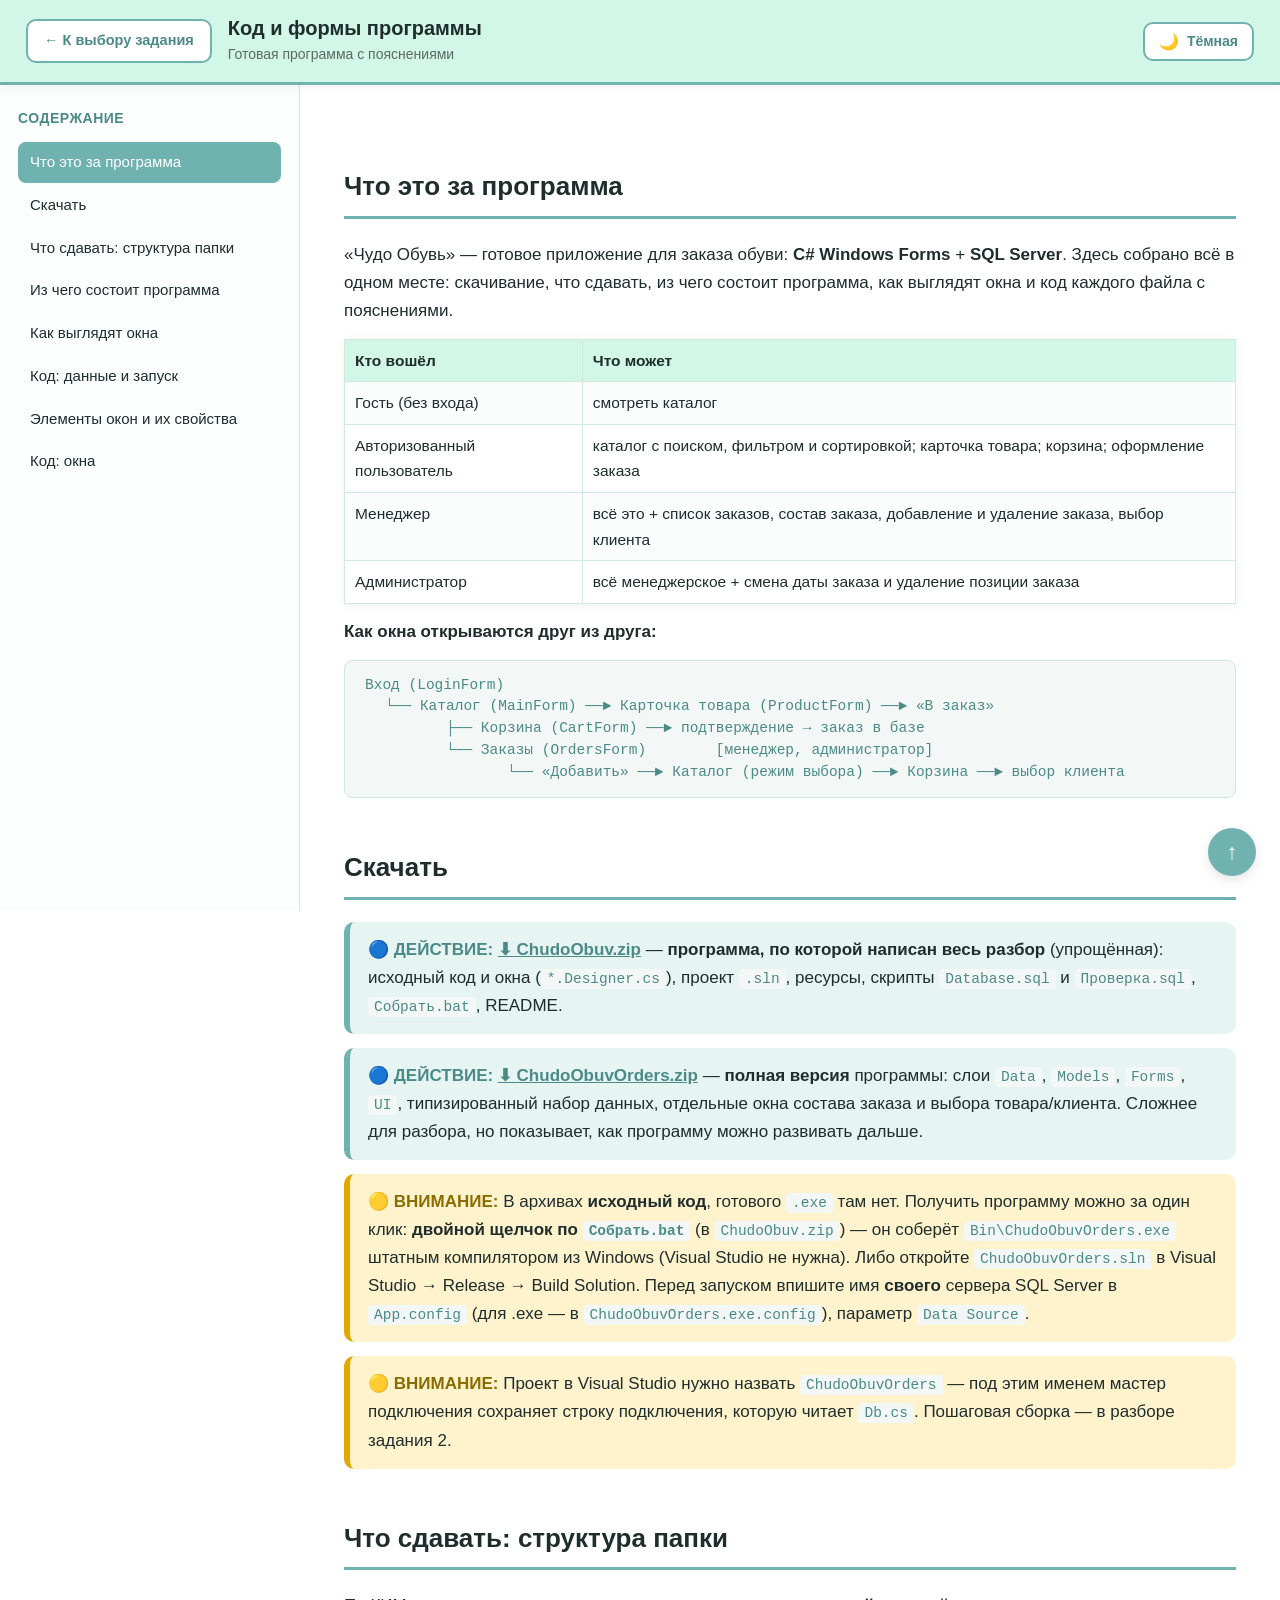
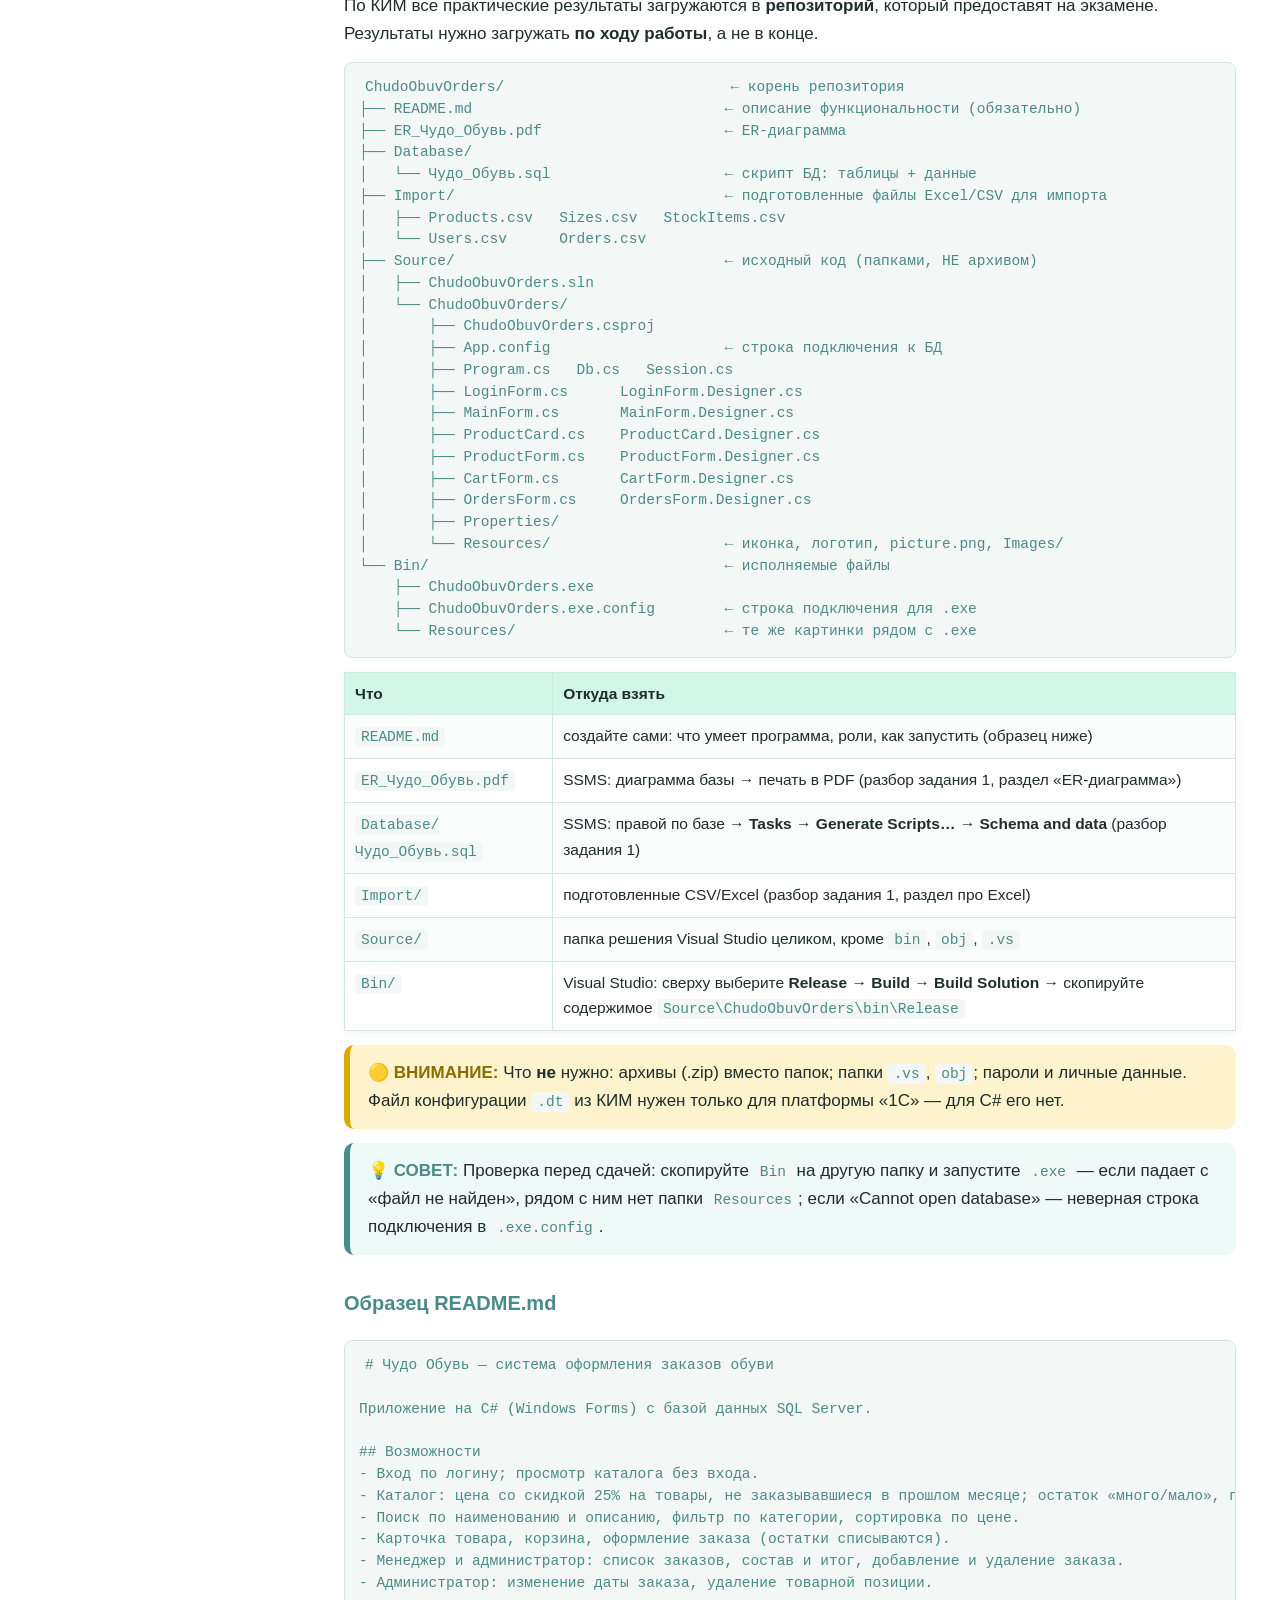
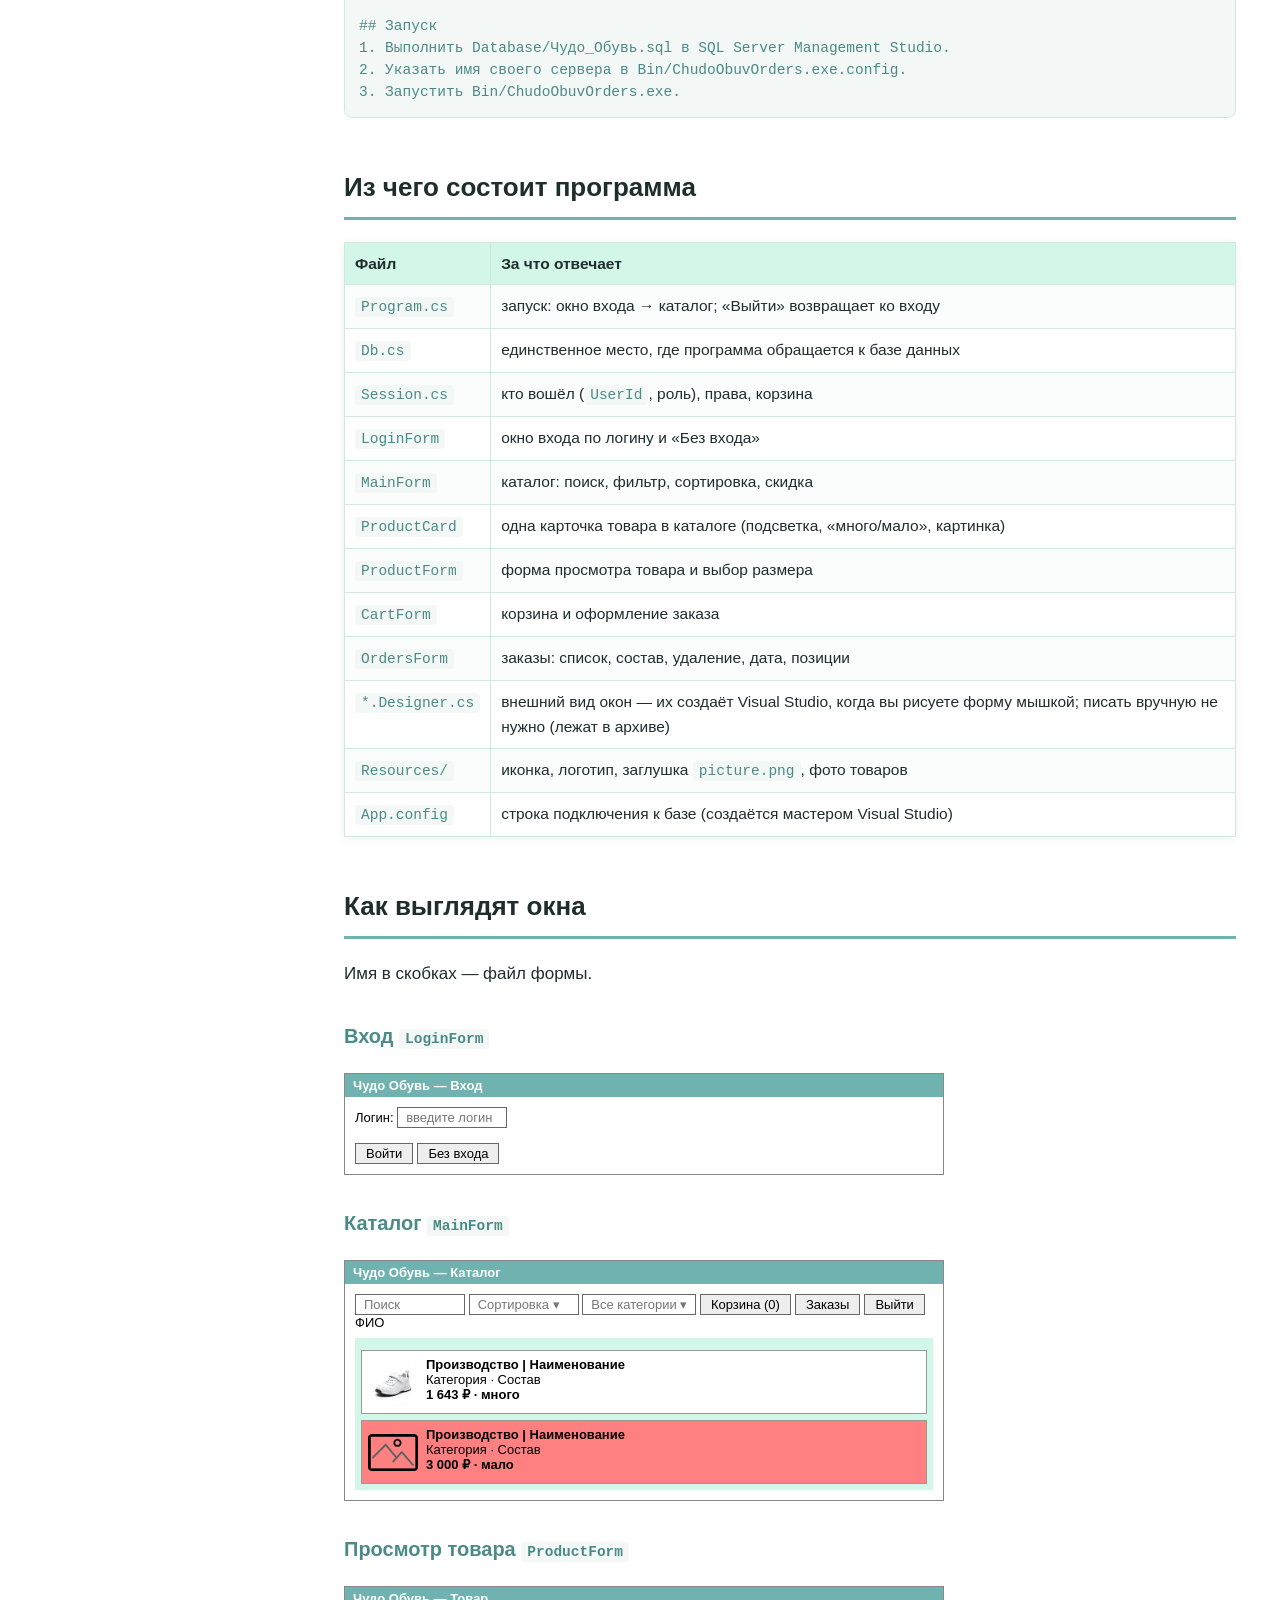
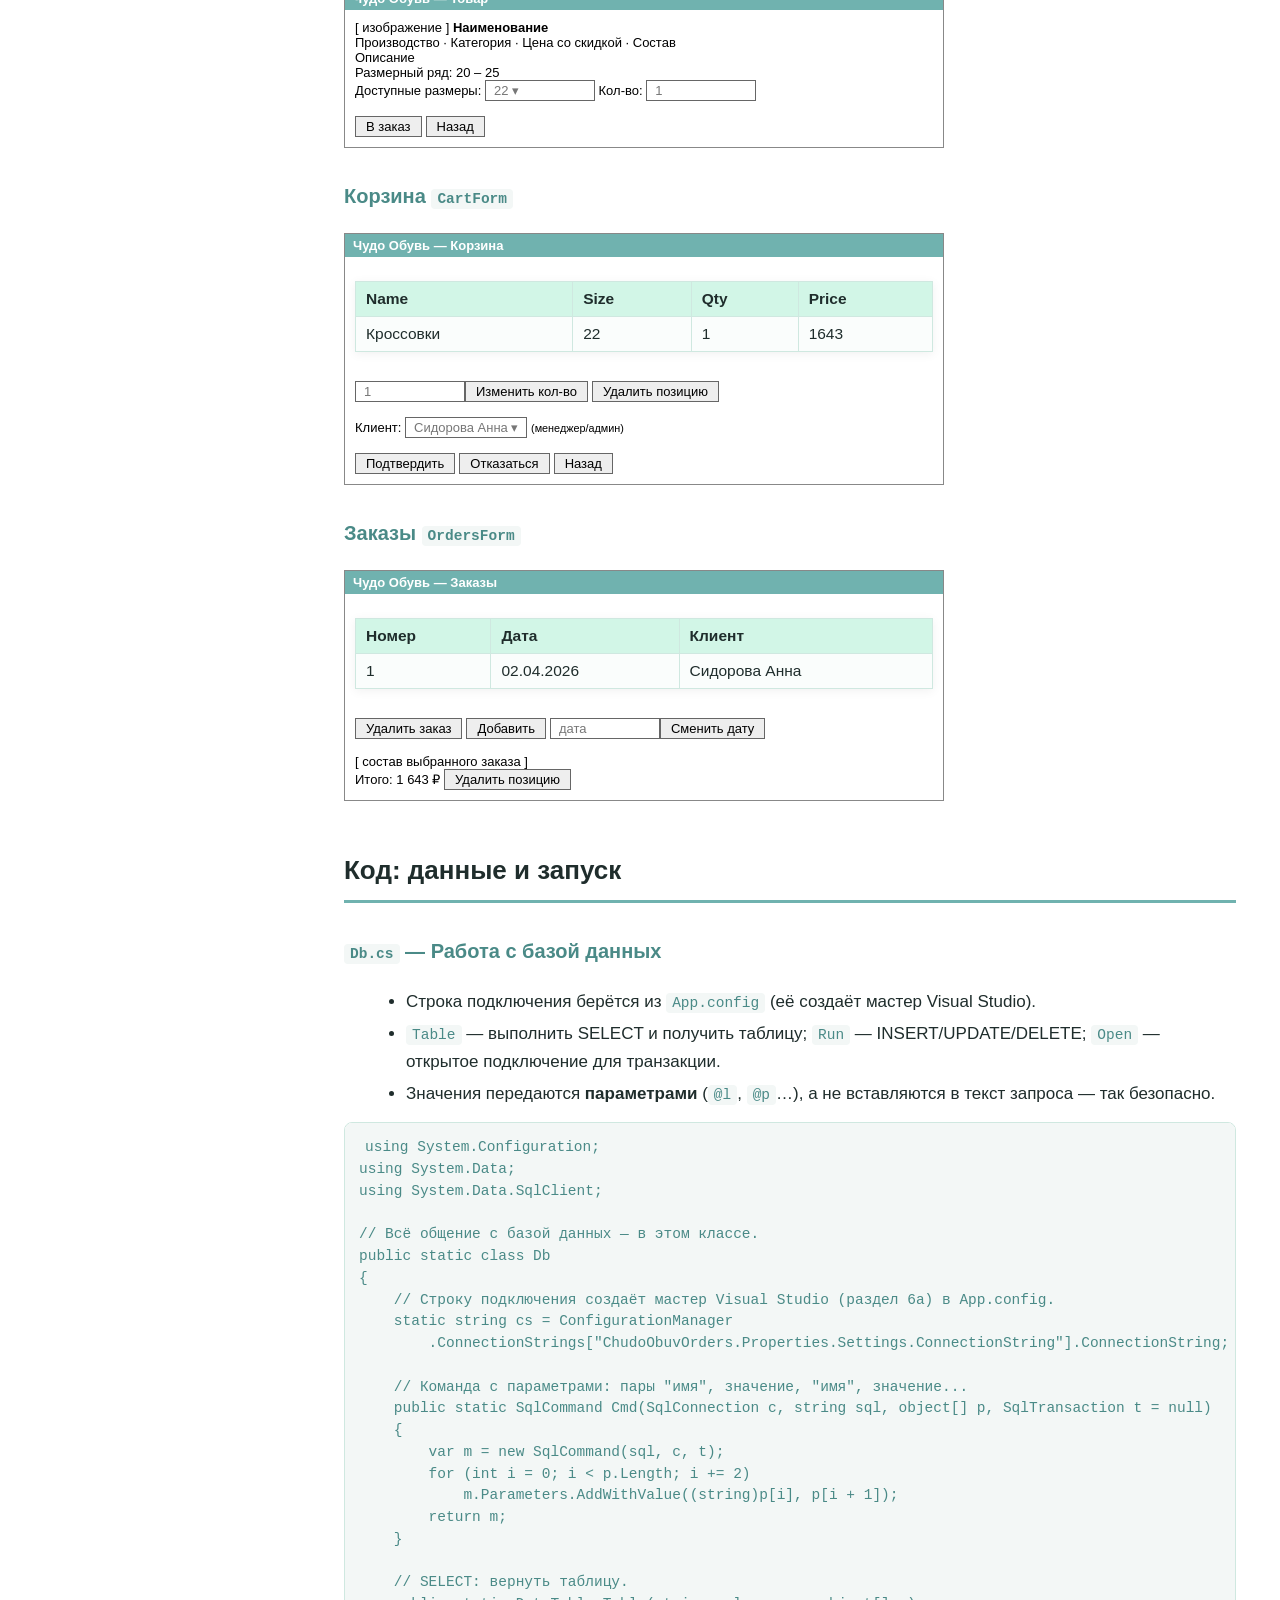
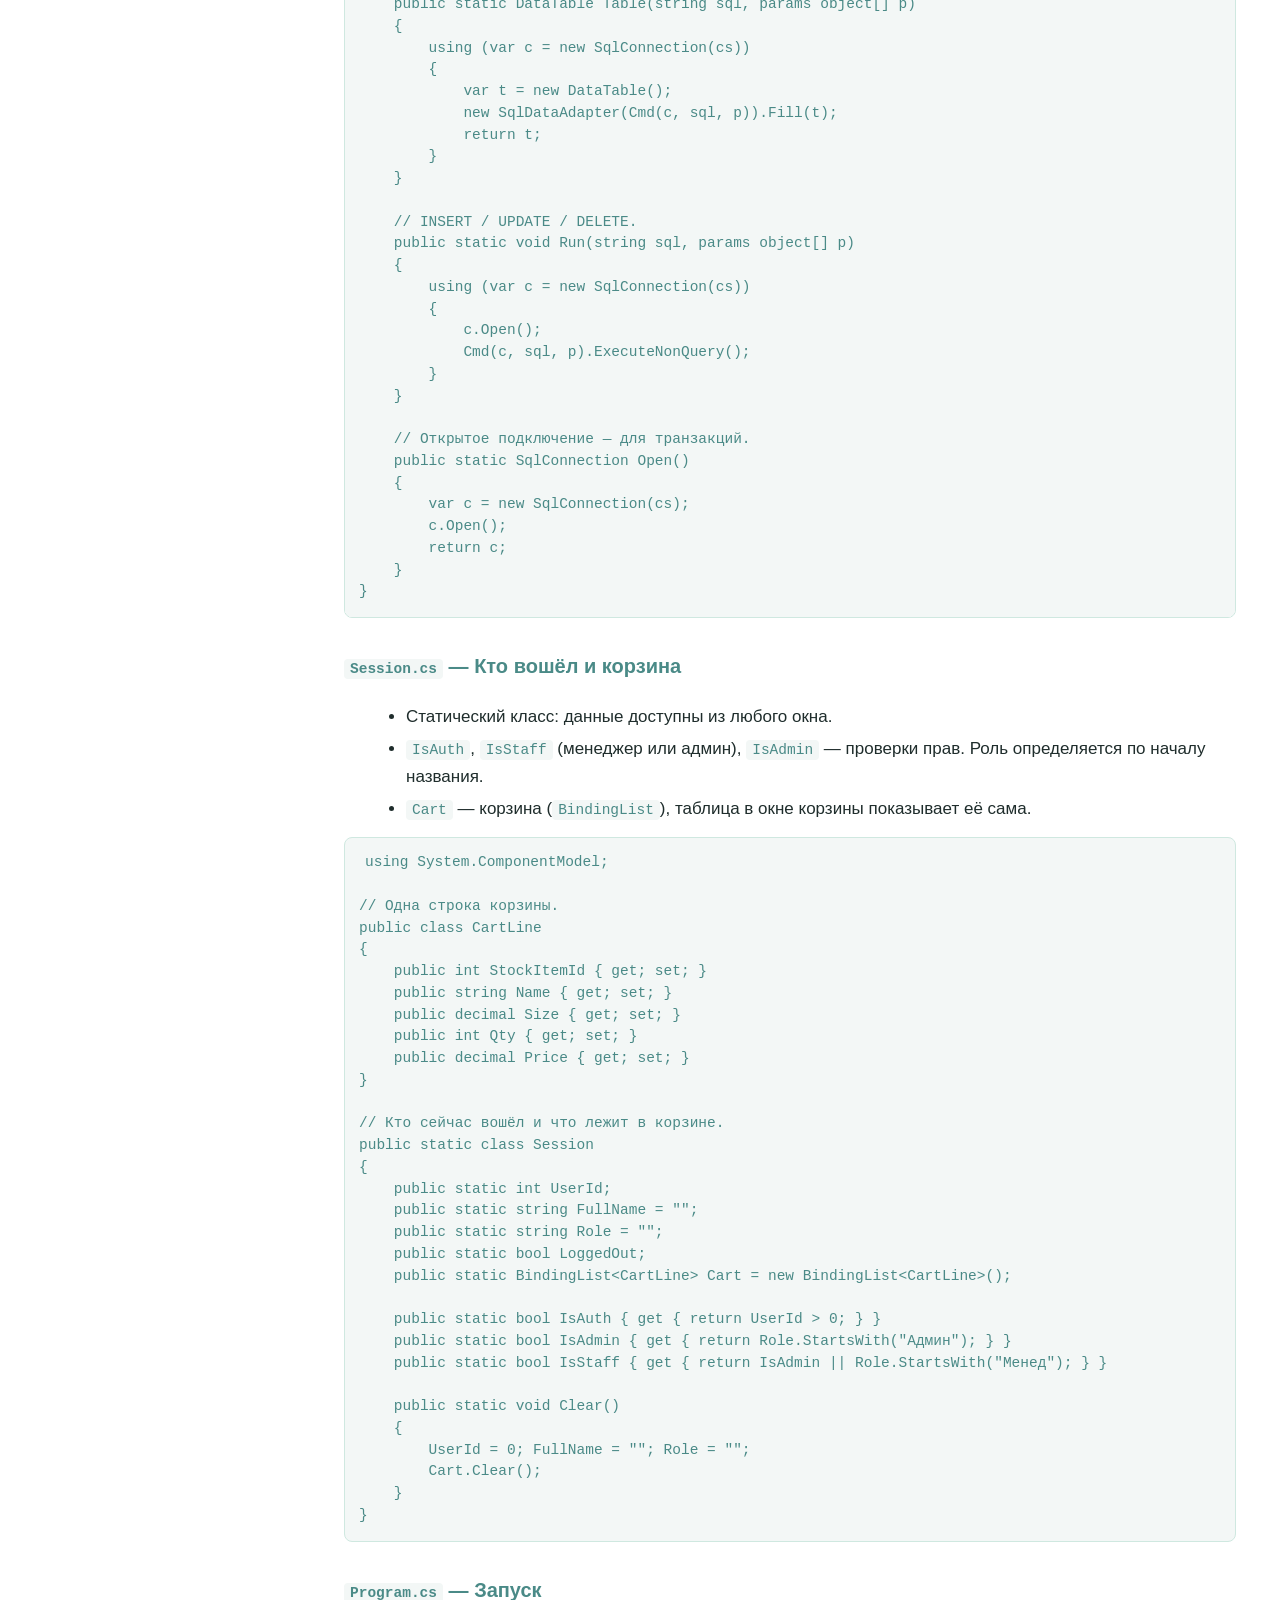
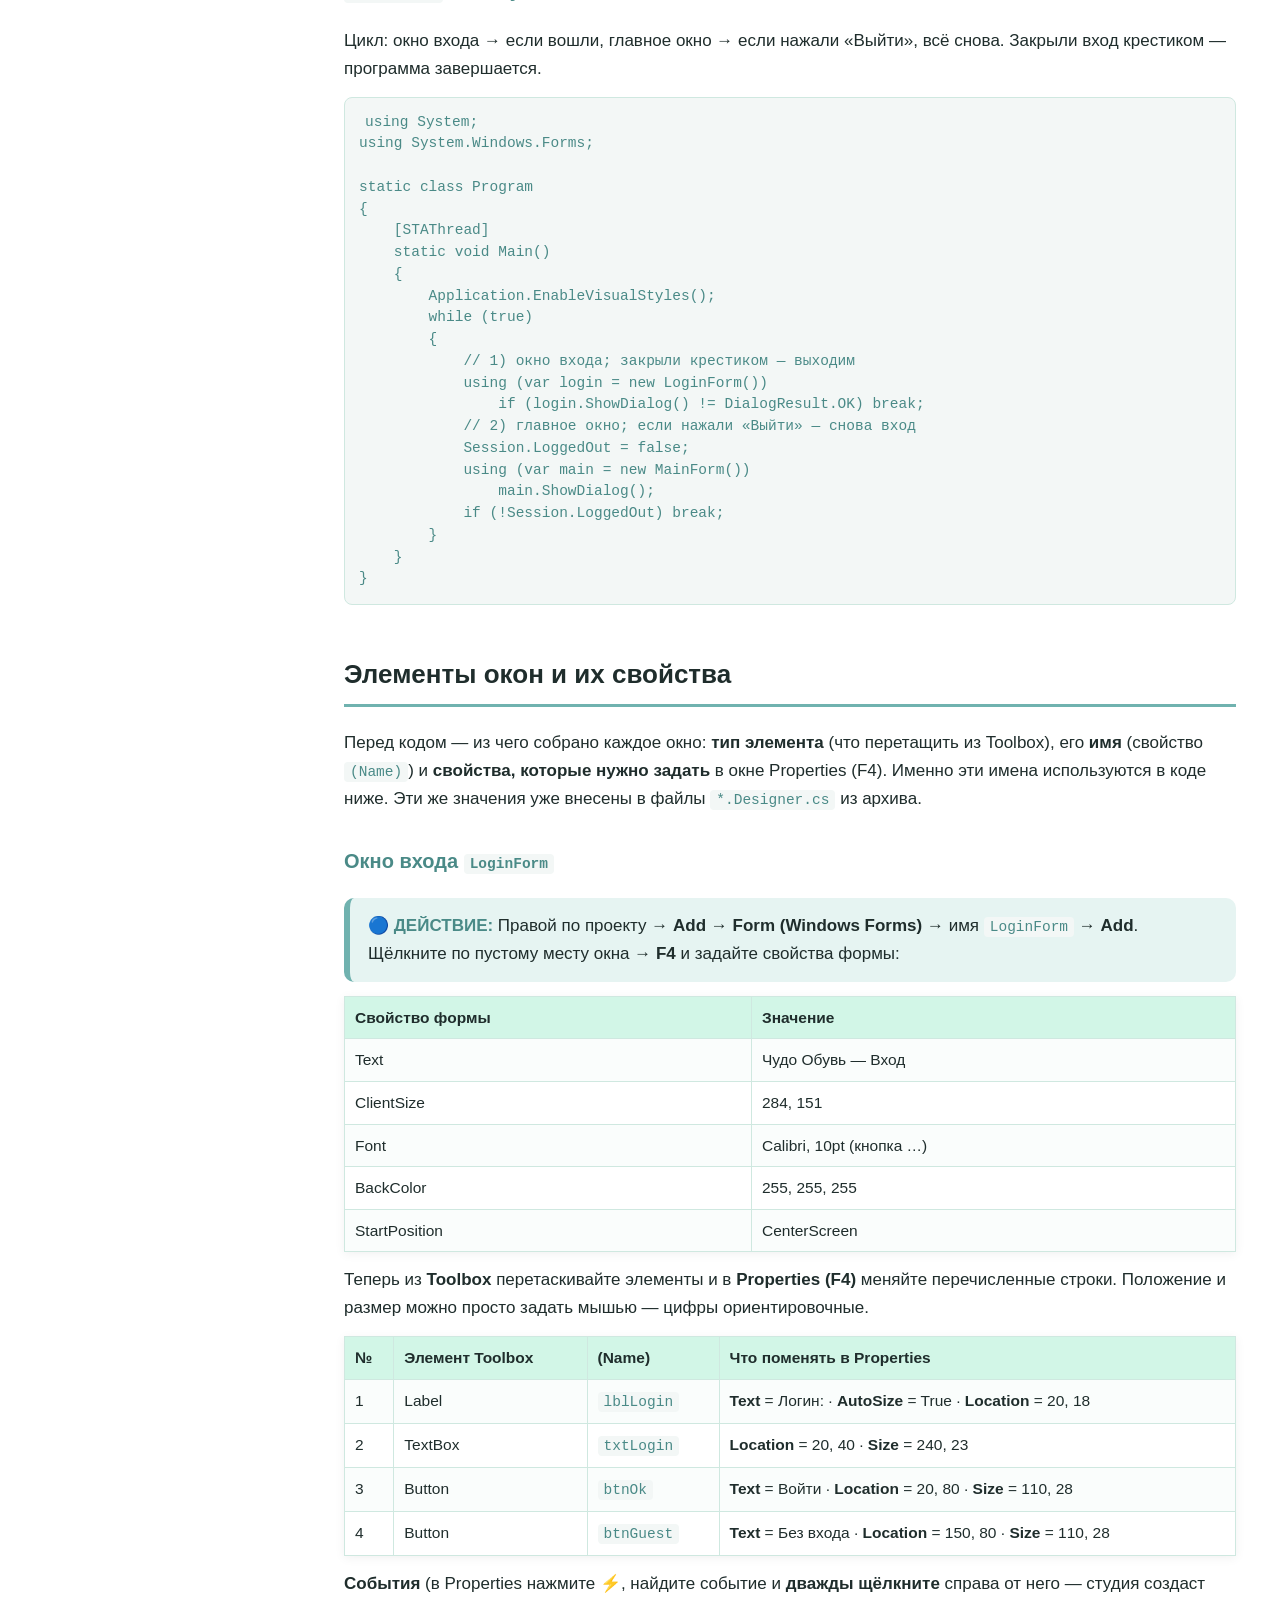
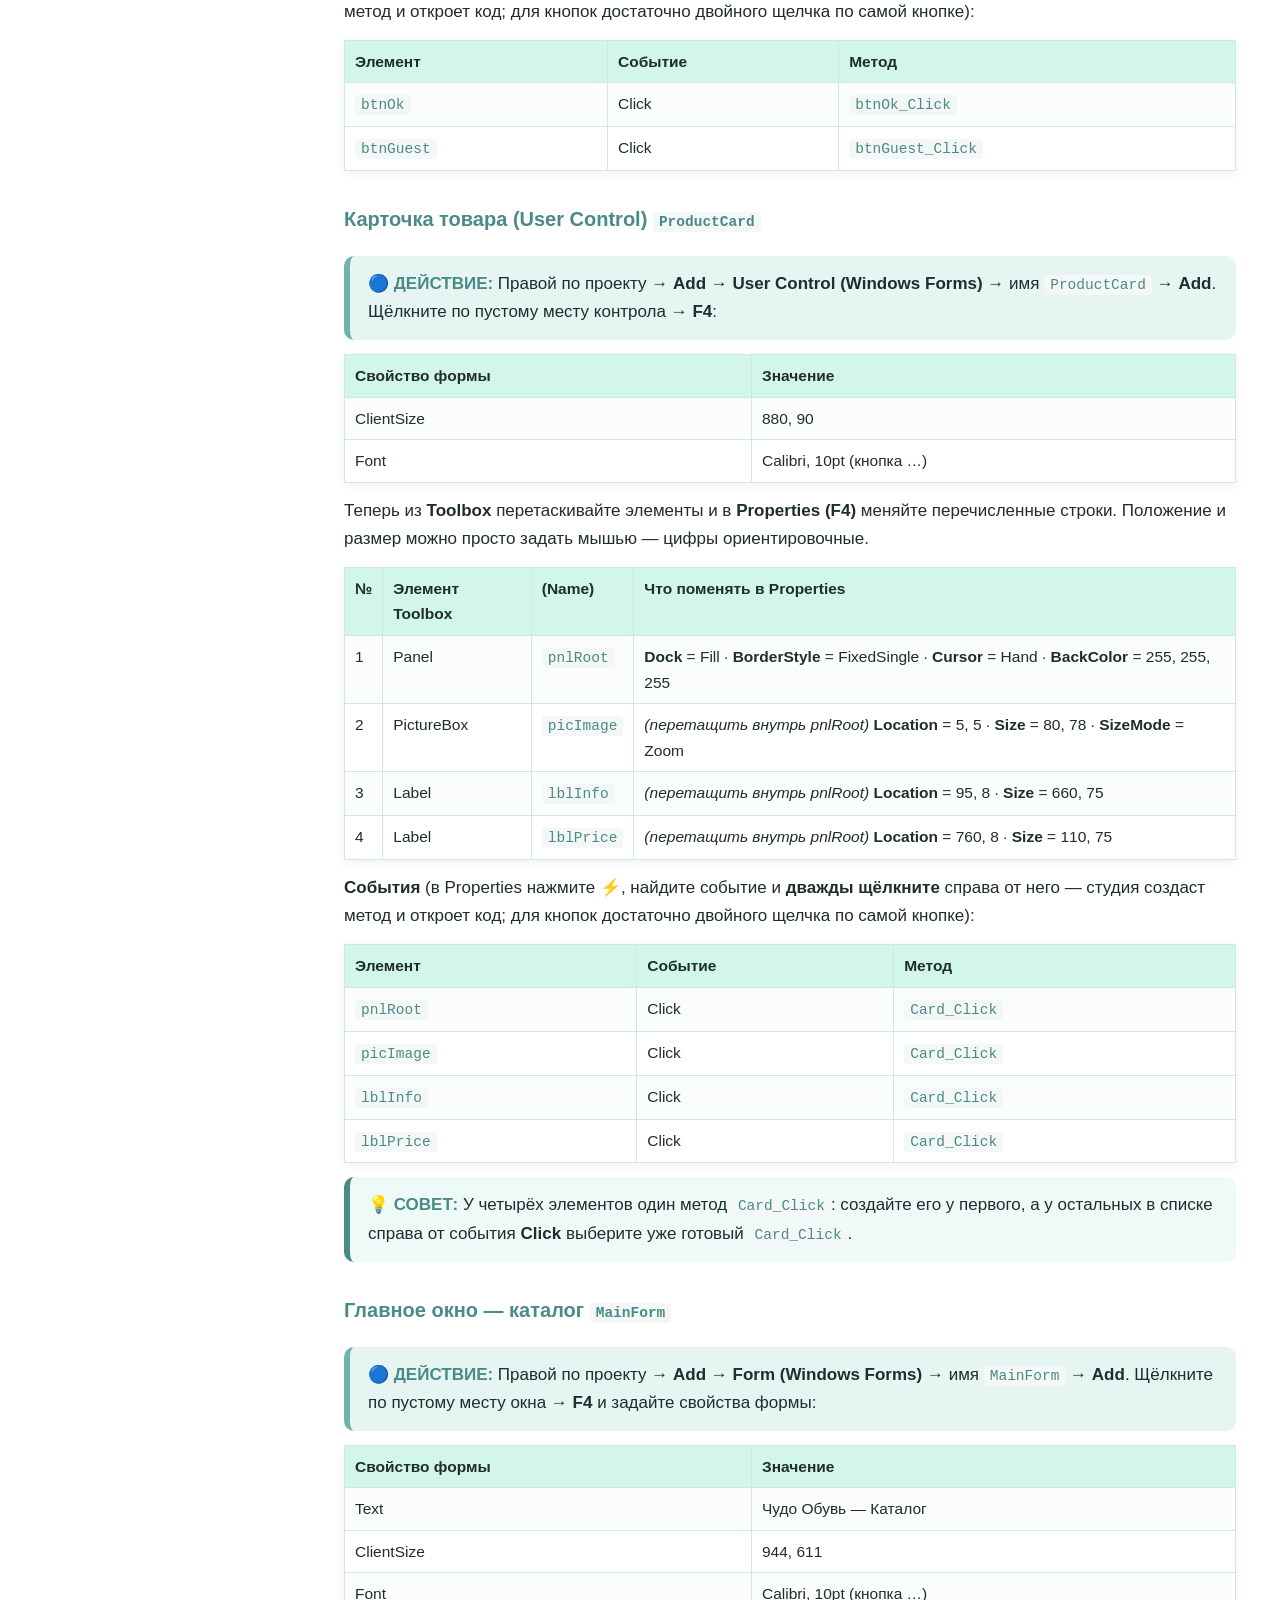
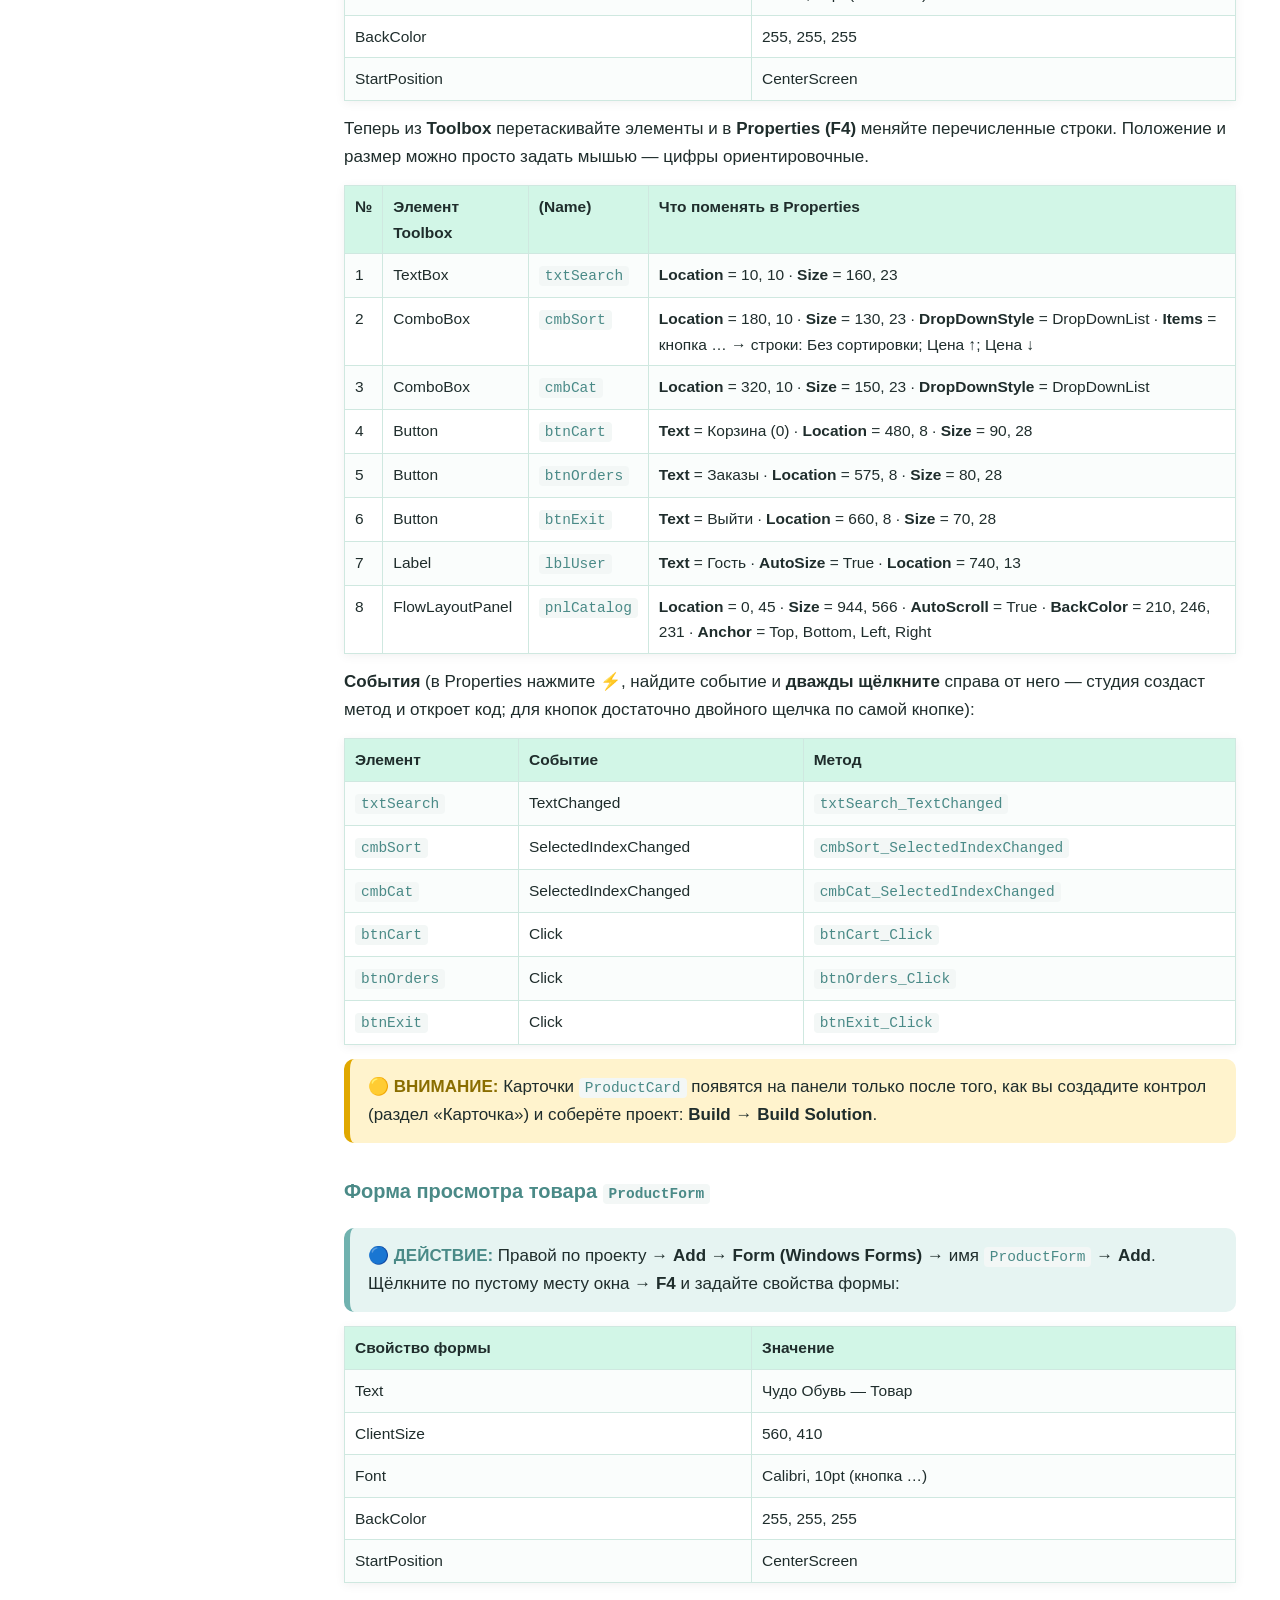
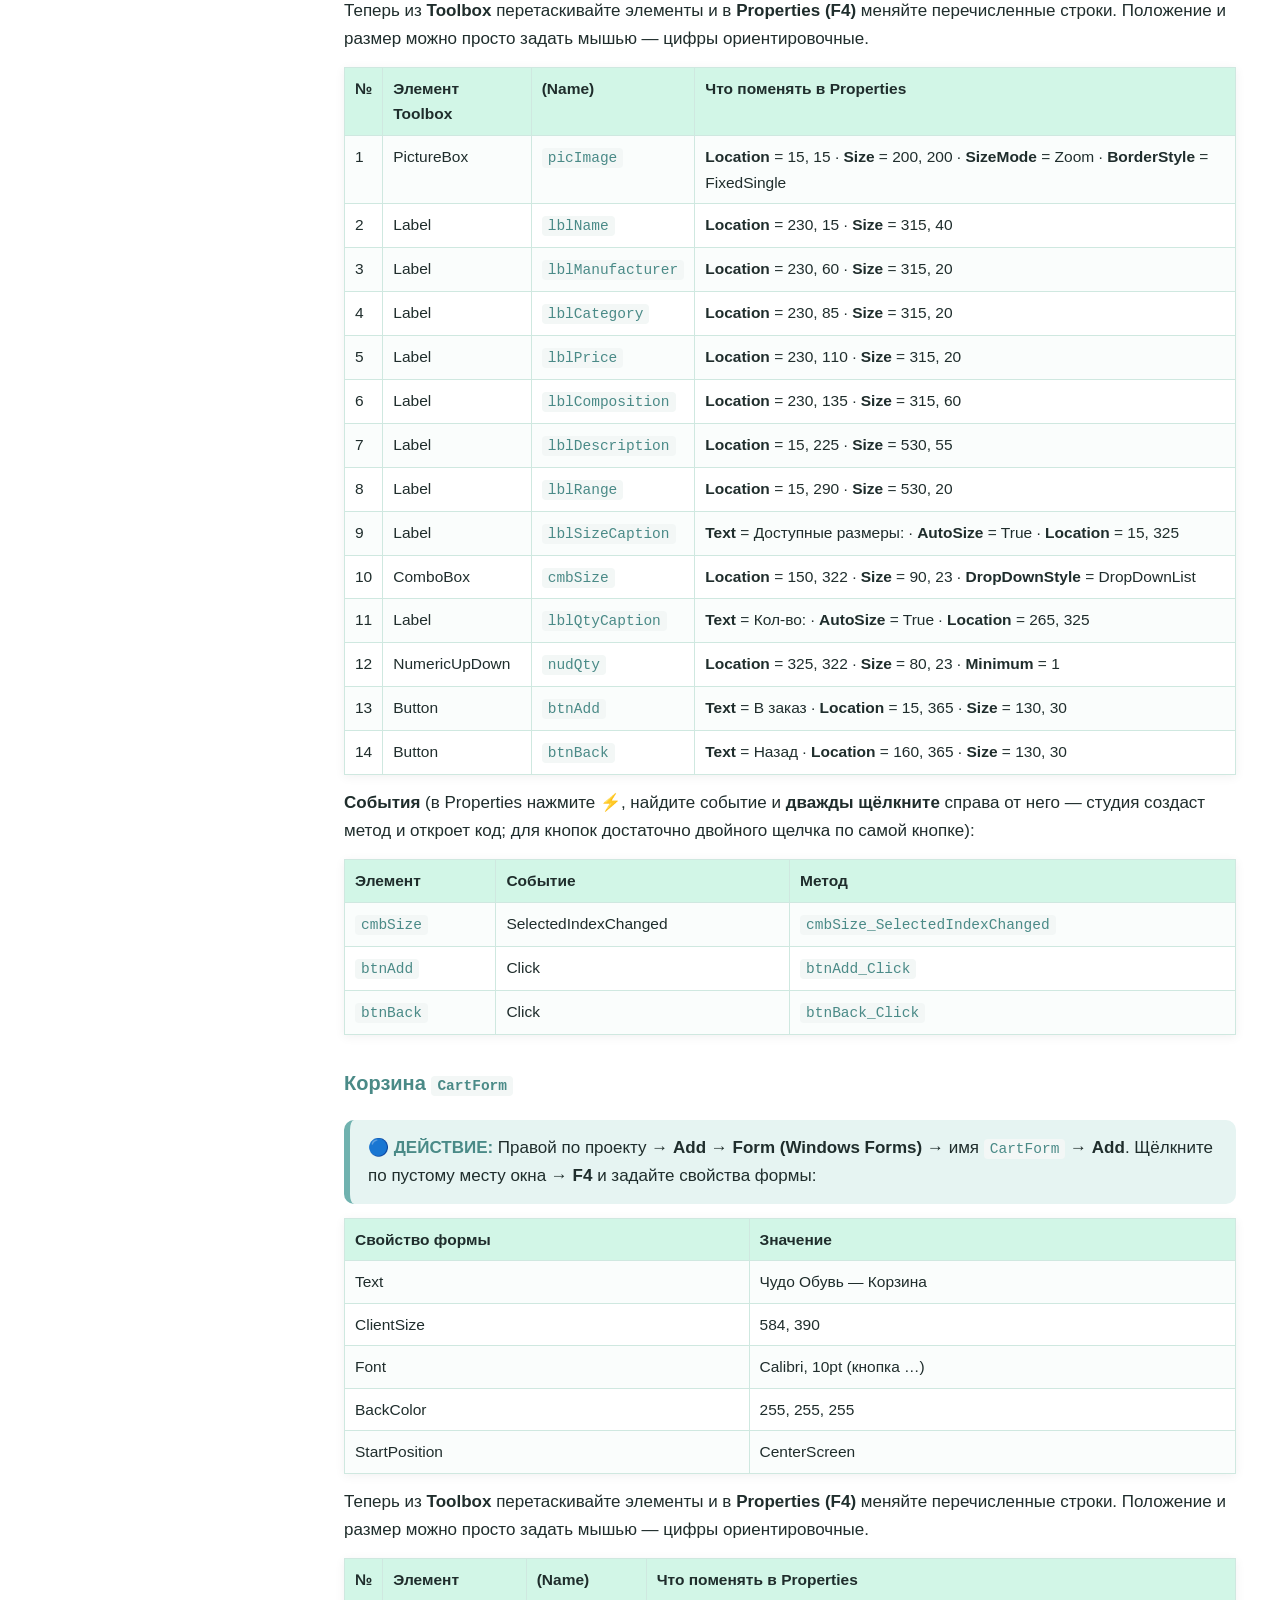
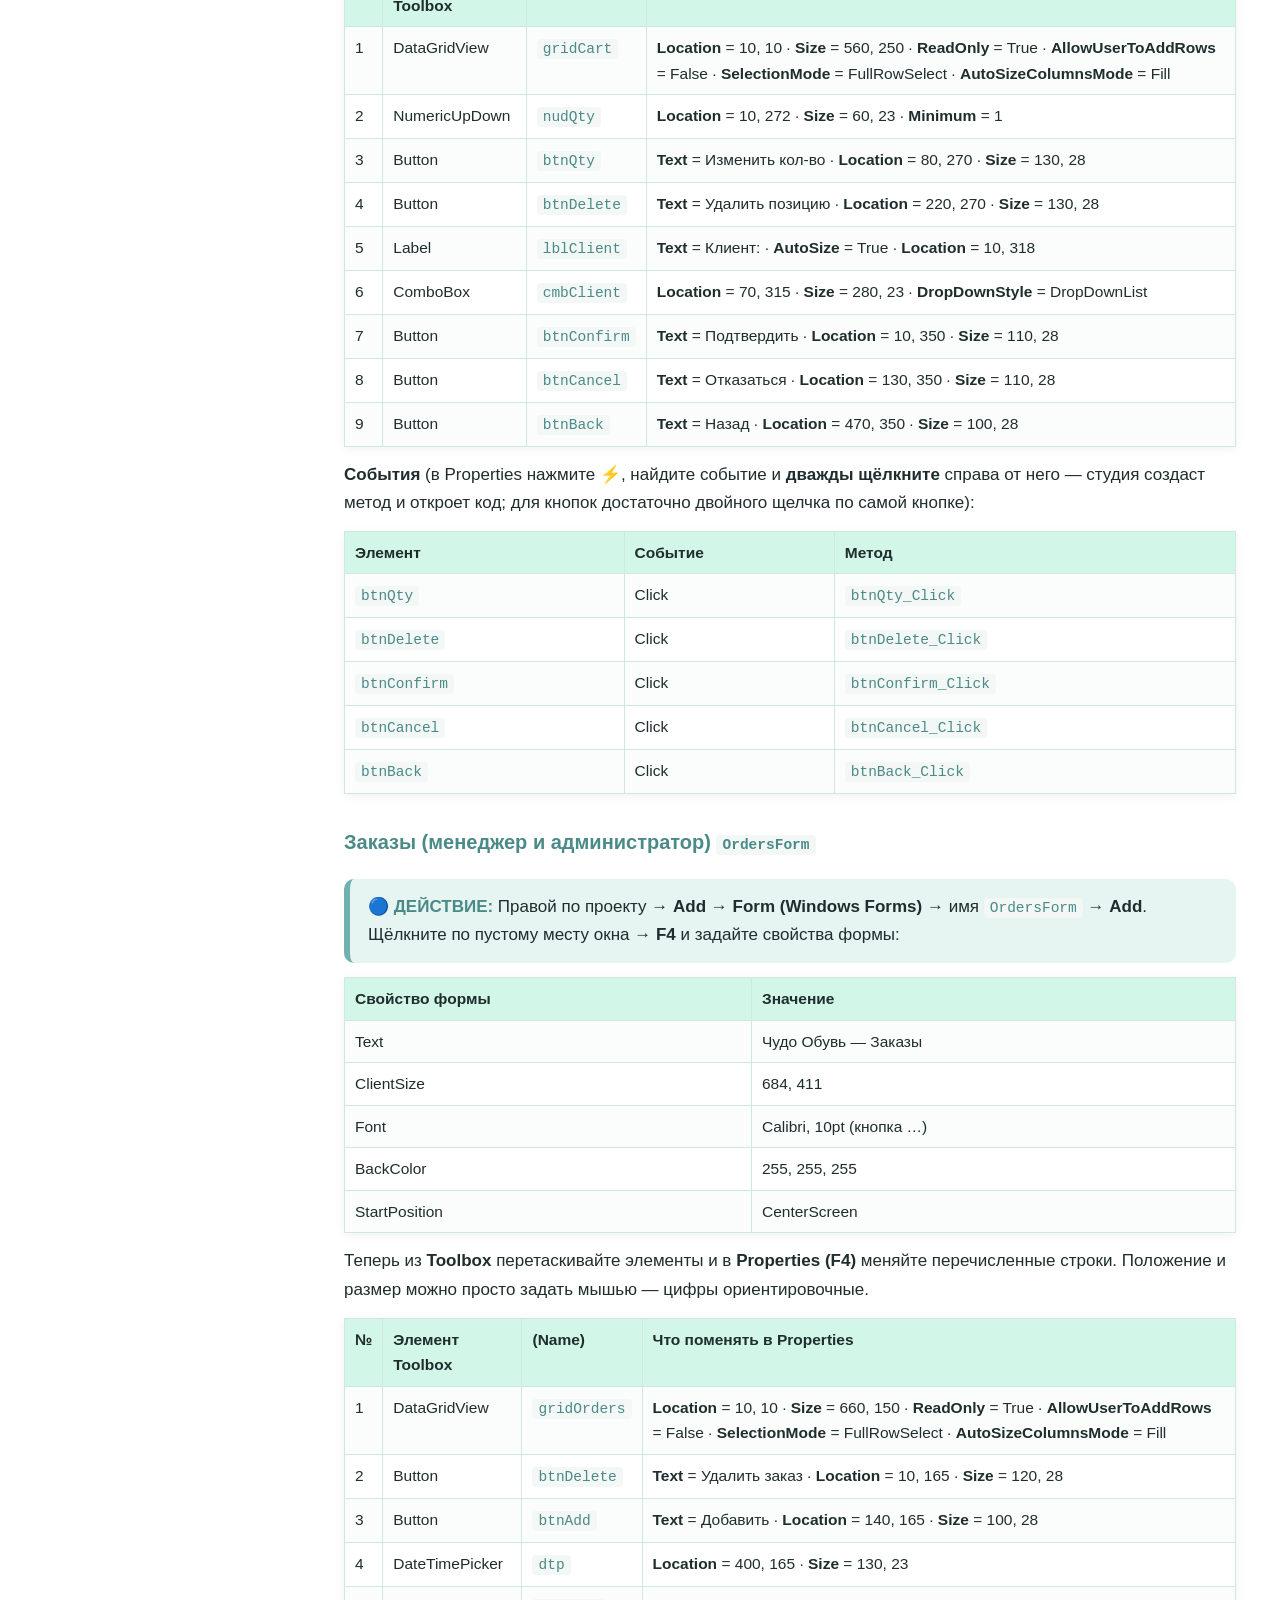
==== code.html @ 54f56c51 "Загрузка материалов" ====
<!DOCTYPE html>
<html lang="ru" data-theme="light"><head><meta charset="UTF-8"><meta name="viewport" content="width=device-width, initial-scale=1.0">
<title>Код и формы программы — Разбор ДЭ 2027</title><link rel="stylesheet" href="style.css"></head><body>
<header class="top"><a href="index.html" class="nav-back">← К выбору задания</a>
<div class="brand"><h1>Код и формы программы</h1><div class="sub">Готовая программа с пояснениями</div></div>
<button class="theme-toggle" id="themeToggle" title="Переключить тему"><span class="theme-icon">🌙</span><span class="theme-label">Тёмная</span></button></header>
<div class="layout"><nav class="side"><h3>Содержание</h3><a href="#about">Что это за программа</a><a href="#download">Скачать</a><a href="#deliver">Что сдавать: структура папки</a><a href="#parts">Из чего состоит программа</a><a href="#views">Как выглядят окна</a><a href="#code1">Код: данные и запуск</a><a href="#elements">Элементы окон и их свойства</a><a href="#code2">Код: окна</a></nav><main><section id="about"><h2>Что это за программа</h2><p>«Чудо Обувь» — готовое приложение для заказа обуви: <b>C# Windows Forms</b> + <b>SQL Server</b>. Здесь собрано всё в одном месте: скачивание, что сдавать, из чего состоит программа, как выглядят окна и код каждого файла с пояснениями.</p><table><tr><th>Кто вошёл</th><th>Что может</th></tr><tr><td>Гость (без входа)</td><td>смотреть каталог</td></tr><tr><td>Авторизованный пользователь</td><td>каталог с поиском, фильтром и сортировкой; карточка товара; корзина; оформление заказа</td></tr><tr><td>Менеджер</td><td>всё это + список заказов, состав заказа, добавление и удаление заказа, выбор клиента</td></tr><tr><td>Администратор</td><td>всё менеджерское + смена даты заказа и удаление позиции заказа</td></tr></table><p><b>Как окна открываются друг из друга:</b></p><pre><code>Вход (LoginForm)
   └── Каталог (MainForm) ──► Карточка товара (ProductForm) ──► «В заказ»
          ├── Корзина (CartForm) ──► подтверждение → заказ в базе
          └── Заказы (OrdersForm)        [менеджер, администратор]
                 └── «Добавить» ──► Каталог (режим выбора) ──► Корзина ──► выбор клиента</code></pre></section><section id="download"><h2>Скачать</h2>
<div class="block action"><a href="downloads/ChudoObuv.zip" download><b>⬇ ChudoObuv.zip</b></a> — <b>программа, по которой написан весь разбор</b> (упрощённая): исходный код и окна (<code>*.Designer.cs</code>), проект <code>.sln</code>, ресурсы, скрипты <code>Database.sql</code> и <code>Проверка.sql</code>, <code>Собрать.bat</code>, README.</div>
<div class="block action"><a href="downloads/ChudoObuvOrders.zip" download><b>⬇ ChudoObuvOrders.zip</b></a> — <b>полная версия</b> программы: слои <code>Data</code>, <code>Models</code>, <code>Forms</code>, <code>UI</code>, типизированный набор данных, отдельные окна состава заказа и выбора товара/клиента. Сложнее для разбора, но показывает, как программу можно развивать дальше.</div>
<div class="block warn">В архивах <b>исходный код</b>, готового <code>.exe</code> там нет. Получить программу можно за один клик: <b>двойной щелчок по <code>Собрать.bat</code></b> (в <code>ChudoObuv.zip</code>) — он соберёт <code>Bin\ChudoObuvOrders.exe</code> штатным компилятором из Windows (Visual Studio не нужна). Либо откройте <code>ChudoObuvOrders.sln</code> в Visual Studio → Release → Build Solution. Перед запуском впишите имя <b>своего</b> сервера SQL Server в <code>App.config</code> (для .exe — в <code>ChudoObuvOrders.exe.config</code>), параметр <code>Data Source</code>.</div>
<div class="block warn">Проект в Visual Studio нужно назвать <code>ChudoObuvOrders</code> — под этим именем мастер подключения сохраняет строку подключения, которую читает <code>Db.cs</code>. Пошаговая сборка — в разборе задания 2.</div></section><section id="deliver"><h2>Что сдавать: структура папки</h2><p>По КИМ все практические результаты загружаются в <b>репозиторий</b>, который предоставят на экзамене. Результаты нужно загружать <b>по ходу работы</b>, а не в конце.</p><pre><code>ChudoObuvOrders/                          ← корень репозитория
├── README.md                             ← описание функциональности (обязательно)
├── ER_Чудо_Обувь.pdf                     ← ER-диаграмма
├── Database/
│   └── Чудо_Обувь.sql                    ← скрипт БД: таблицы + данные
├── Import/                               ← подготовленные файлы Excel/CSV для импорта
│   ├── Products.csv   Sizes.csv   StockItems.csv
│   └── Users.csv      Orders.csv
├── Source/                               ← исходный код (папками, НЕ архивом)
│   ├── ChudoObuvOrders.sln
│   └── ChudoObuvOrders/
│       ├── ChudoObuvOrders.csproj
│       ├── App.config                    ← строка подключения к БД
│       ├── Program.cs   Db.cs   Session.cs
│       ├── LoginForm.cs      LoginForm.Designer.cs
│       ├── MainForm.cs       MainForm.Designer.cs
│       ├── ProductCard.cs    ProductCard.Designer.cs
│       ├── ProductForm.cs    ProductForm.Designer.cs
│       ├── CartForm.cs       CartForm.Designer.cs
│       ├── OrdersForm.cs     OrdersForm.Designer.cs
│       ├── Properties/
│       └── Resources/                    ← иконка, логотип, picture.png, Images/
└── Bin/                                  ← исполняемые файлы
    ├── ChudoObuvOrders.exe
    ├── ChudoObuvOrders.exe.config        ← строка подключения для .exe
    └── Resources/                        ← те же картинки рядом с .exe</code></pre><table><tr><th>Что</th><th>Откуда взять</th></tr><tr><td><code>README.md</code></td><td>создайте сами: что умеет программа, роли, как запустить (образец ниже)</td></tr><tr><td><code>ER_Чудо_Обувь.pdf</code></td><td>SSMS: диаграмма базы → печать в PDF (разбор задания 1, раздел «ER-диаграмма»)</td></tr><tr><td><code>Database/Чудо_Обувь.sql</code></td><td>SSMS: правой по базе → <b>Tasks → Generate Scripts…</b> → <b>Schema and data</b> (разбор задания 1)</td></tr><tr><td><code>Import/</code></td><td>подготовленные CSV/Excel (разбор задания 1, раздел про Excel)</td></tr><tr><td><code>Source/</code></td><td>папка решения Visual Studio целиком, кроме <code>bin</code>, <code>obj</code>, <code>.vs</code></td></tr><tr><td><code>Bin/</code></td><td>Visual Studio: сверху выберите <b>Release</b> → <b>Build → Build Solution</b> → скопируйте содержимое <code>Source\ChudoObuvOrders\bin\Release</code></td></tr></table><div class="block warn">Что <b>не</b> нужно: архивы (.zip) вместо папок; папки <code>.vs</code>, <code>obj</code>; пароли и личные данные. Файл конфигурации <code>.dt</code> из КИМ нужен только для платформы «1С» — для C# его нет.</div><div class="block tip">Проверка перед сдачей: скопируйте <code>Bin</code> на другую папку и запустите <code>.exe</code> — если падает с «файл не найден», рядом с ним нет папки <code>Resources</code>; если «Cannot open database» — неверная строка подключения в <code>.exe.config</code>.</div><h3>Образец README.md</h3><pre><code># Чудо Обувь — система оформления заказов обуви

Приложение на C# (Windows Forms) с базой данных SQL Server.

## Возможности
- Вход по логину; просмотр каталога без входа.
- Каталог: цена со скидкой 25% на товары, не заказывавшиеся в прошлом месяце; остаток «много/мало», подсветка при остатке 3 и меньше.
- Поиск по наименованию и описанию, фильтр по категории, сортировка по цене.
- Карточка товара, корзина, оформление заказа (остатки списываются).
- Менеджер и администратор: список заказов, состав и итог, добавление и удаление заказа.
- Администратор: изменение даты заказа, удаление товарной позиции.

## Запуск
1. Выполнить Database/Чудо_Обувь.sql в SQL Server Management Studio.
2. Указать имя своего сервера в Bin/ChudoObuvOrders.exe.config.
3. Запустить Bin/ChudoObuvOrders.exe.</code></pre></section><section id="parts"><h2>Из чего состоит программа</h2><table><tr><th>Файл</th><th>За что отвечает</th></tr><tr><td><code>Program.cs</code></td><td>запуск: окно входа → каталог; «Выйти» возвращает ко входу</td></tr><tr><td><code>Db.cs</code></td><td>единственное место, где программа обращается к базе данных</td></tr><tr><td><code>Session.cs</code></td><td>кто вошёл (<code>UserId</code>, роль), права, корзина</td></tr><tr><td><code>LoginForm</code></td><td>окно входа по логину и «Без входа»</td></tr><tr><td><code>MainForm</code></td><td>каталог: поиск, фильтр, сортировка, скидка</td></tr><tr><td><code>ProductCard</code></td><td>одна карточка товара в каталоге (подсветка, «много/мало», картинка)</td></tr><tr><td><code>ProductForm</code></td><td>форма просмотра товара и выбор размера</td></tr><tr><td><code>CartForm</code></td><td>корзина и оформление заказа</td></tr><tr><td><code>OrdersForm</code></td><td>заказы: список, состав, удаление, дата, позиции</td></tr><tr><td><code>*.Designer.cs</code></td><td>внешний вид окон — их создаёт Visual Studio, когда вы рисуете форму мышкой; писать вручную не нужно (лежат в архиве)</td></tr><tr><td><code>Resources/</code></td><td>иконка, логотип, заглушка <code>picture.png</code>, фото товаров</td></tr><tr><td><code>App.config</code></td><td>строка подключения к базе (создаётся мастером Visual Studio)</td></tr></table></section><section id="views"><h2>Как выглядят окна</h2><p>Имя в скобках — файл формы.</p><h3>Вход <code>LoginForm</code></h3><div style="border:1px solid #888;max-width:600px;margin:10px 0;background:#fff;color:#000;font:13px Calibri,sans-serif"><div style="background:#70B2AF;color:#fff;padding:4px 8px"><b>Чудо Обувь — Вход</b></div><div style="padding:10px">Логин: <span style="border:1px solid #666;padding:2px 8px;display:inline-block;min-width:110px;color:#777">введите логин</span><br><br><span style="border:1px solid #666;background:#eee;padding:2px 10px;margin-right:4px;display:inline-block">Войти</span><span style="border:1px solid #666;background:#eee;padding:2px 10px;margin-right:4px;display:inline-block">Без входа</span></div></div><h3>Каталог <code>MainForm</code></h3><div style="border:1px solid #888;max-width:600px;margin:10px 0;background:#fff;color:#000;font:13px Calibri,sans-serif"><div style="background:#70B2AF;color:#fff;padding:4px 8px"><b>Чудо Обувь — Каталог</b></div><div style="padding:10px"><span style="border:1px solid #666;padding:2px 8px;display:inline-block;min-width:110px;color:#777">Поиск</span> <span style="border:1px solid #666;padding:2px 8px;display:inline-block;min-width:110px;color:#777">Сортировка ▾</span> <span style="border:1px solid #666;padding:2px 8px;display:inline-block;min-width:110px;color:#777">Все категории ▾</span> <span style="border:1px solid #666;background:#eee;padding:2px 10px;margin-right:4px;display:inline-block">Корзина (0)</span><span style="border:1px solid #666;background:#eee;padding:2px 10px;margin-right:4px;display:inline-block">Заказы</span><span style="border:1px solid #666;background:#eee;padding:2px 10px;margin-right:4px;display:inline-block">Выйти</span> ФИО<div style="background:#D2F6E7;padding:6px;margin-top:8px"><div style="display:flex;gap:8px;border:1px solid #999;padding:6px;margin-top:6px;background:#fff"><img src="img/p1.png" style="width:50px;height:50px;object-fit:contain"><div><b>Производство | Наименование</b><br>Категория · Состав<br><b>1 643 ₽ · много</b></div></div><div style="display:flex;gap:8px;border:1px solid #999;padding:6px;margin-top:6px;background:#ff8080"><img src="img/picture.png" style="width:50px;height:50px;object-fit:contain"><div><b>Производство | Наименование</b><br>Категория · Состав<br><b>3 000 ₽ · мало</b></div></div></div></div></div><h3>Просмотр товара <code>ProductForm</code></h3><div style="border:1px solid #888;max-width:600px;margin:10px 0;background:#fff;color:#000;font:13px Calibri,sans-serif"><div style="background:#70B2AF;color:#fff;padding:4px 8px"><b>Чудо Обувь — Товар</b></div><div style="padding:10px">[ изображение ] <b>Наименование</b><br>Производство · Категория · Цена со скидкой · Состав<br>Описание<br>Размерный ряд: 20 – 25<br>Доступные размеры: <span style="border:1px solid #666;padding:2px 8px;display:inline-block;min-width:110px;color:#777">22 ▾</span> Кол-во: <span style="border:1px solid #666;padding:2px 8px;display:inline-block;min-width:110px;color:#777">1</span><br><br><span style="border:1px solid #666;background:#eee;padding:2px 10px;margin-right:4px;display:inline-block">В заказ</span><span style="border:1px solid #666;background:#eee;padding:2px 10px;margin-right:4px;display:inline-block">Назад</span></div></div><h3>Корзина <code>CartForm</code></h3><div style="border:1px solid #888;max-width:600px;margin:10px 0;background:#fff;color:#000;font:13px Calibri,sans-serif"><div style="background:#70B2AF;color:#fff;padding:4px 8px"><b>Чудо Обувь — Корзина</b></div><div style="padding:10px"><table border=1 cellpadding=3 style="border-collapse:collapse"><tr><th>Name</th><th>Size</th><th>Qty</th><th>Price</th></tr><tr><td>Кроссовки</td><td>22</td><td>1</td><td>1643</td></tr></table><br><span style="border:1px solid #666;padding:2px 8px;display:inline-block;min-width:110px;color:#777">1</span><span style="border:1px solid #666;background:#eee;padding:2px 10px;margin-right:4px;display:inline-block">Изменить кол-во</span><span style="border:1px solid #666;background:#eee;padding:2px 10px;margin-right:4px;display:inline-block">Удалить позицию</span><br><br>Клиент: <span style="border:1px solid #666;padding:2px 8px;display:inline-block;min-width:110px;color:#777">Сидорова Анна ▾</span> <small>(менеджер/админ)</small><br><br><span style="border:1px solid #666;background:#eee;padding:2px 10px;margin-right:4px;display:inline-block">Подтвердить</span><span style="border:1px solid #666;background:#eee;padding:2px 10px;margin-right:4px;display:inline-block">Отказаться</span><span style="border:1px solid #666;background:#eee;padding:2px 10px;margin-right:4px;display:inline-block">Назад</span></div></div><h3>Заказы <code>OrdersForm</code></h3><div style="border:1px solid #888;max-width:600px;margin:10px 0;background:#fff;color:#000;font:13px Calibri,sans-serif"><div style="background:#70B2AF;color:#fff;padding:4px 8px"><b>Чудо Обувь — Заказы</b></div><div style="padding:10px"><table border=1 cellpadding=3 style="border-collapse:collapse"><tr><th>Номер</th><th>Дата</th><th>Клиент</th></tr><tr><td>1</td><td>02.04.2026</td><td>Сидорова Анна</td></tr></table><br><span style="border:1px solid #666;background:#eee;padding:2px 10px;margin-right:4px;display:inline-block">Удалить заказ</span><span style="border:1px solid #666;background:#eee;padding:2px 10px;margin-right:4px;display:inline-block">Добавить</span><span style="border:1px solid #666;padding:2px 8px;display:inline-block;min-width:110px;color:#777">дата</span><span style="border:1px solid #666;background:#eee;padding:2px 10px;margin-right:4px;display:inline-block">Сменить дату</span><br><br>[ состав выбранного заказа ]<br>Итого: 1 643 ₽ <span style="border:1px solid #666;background:#eee;padding:2px 10px;margin-right:4px;display:inline-block">Удалить позицию</span></div></div></section><section id="code1"><h2>Код: данные и запуск</h2><h3><code>Db.cs</code> — Работа с базой данных</h3><ul><li>Строка подключения берётся из <code>App.config</code> (её создаёт мастер Visual Studio).</li><li><code>Table</code> — выполнить SELECT и получить таблицу; <code>Run</code> — INSERT/UPDATE/DELETE; <code>Open</code> — открытое подключение для транзакции.</li><li>Значения передаются <b>параметрами</b> (<code>@l</code>, <code>@p</code>…), а не вставляются в текст запроса — так безопасно.</li></ul><pre><code>using System.Configuration;
using System.Data;
using System.Data.SqlClient;

// Всё общение с базой данных — в этом классе.
public static class Db
{
    // Строку подключения создаёт мастер Visual Studio (раздел 6а) в App.config.
    static string cs = ConfigurationManager
        .ConnectionStrings[&quot;ChudoObuvOrders.Properties.Settings.ConnectionString&quot;].ConnectionString;

    // Команда с параметрами: пары &quot;имя&quot;, значение, &quot;имя&quot;, значение...
    public static SqlCommand Cmd(SqlConnection c, string sql, object[] p, SqlTransaction t = null)
    {
        var m = new SqlCommand(sql, c, t);
        for (int i = 0; i &lt; p.Length; i += 2)
            m.Parameters.AddWithValue((string)p[i], p[i + 1]);
        return m;
    }

    // SELECT: вернуть таблицу.
    public static DataTable Table(string sql, params object[] p)
    {
        using (var c = new SqlConnection(cs))
        {
            var t = new DataTable();
            new SqlDataAdapter(Cmd(c, sql, p)).Fill(t);
            return t;
        }
    }

    // INSERT / UPDATE / DELETE.
    public static void Run(string sql, params object[] p)
    {
        using (var c = new SqlConnection(cs))
        {
            c.Open();
            Cmd(c, sql, p).ExecuteNonQuery();
        }
    }

    // Открытое подключение — для транзакций.
    public static SqlConnection Open()
    {
        var c = new SqlConnection(cs);
        c.Open();
        return c;
    }
}
</code></pre><h3><code>Session.cs</code> — Кто вошёл и корзина</h3><ul><li>Статический класс: данные доступны из любого окна.</li><li><code>IsAuth</code>, <code>IsStaff</code> (менеджер или админ), <code>IsAdmin</code> — проверки прав. Роль определяется по началу названия.</li><li><code>Cart</code> — корзина (<code>BindingList</code>), таблица в окне корзины показывает её сама.</li></ul><pre><code>using System.ComponentModel;

// Одна строка корзины.
public class CartLine
{
    public int StockItemId { get; set; }
    public string Name { get; set; }
    public decimal Size { get; set; }
    public int Qty { get; set; }
    public decimal Price { get; set; }
}

// Кто сейчас вошёл и что лежит в корзине.
public static class Session
{
    public static int UserId;
    public static string FullName = &quot;&quot;;
    public static string Role = &quot;&quot;;
    public static bool LoggedOut;
    public static BindingList&lt;CartLine&gt; Cart = new BindingList&lt;CartLine&gt;();

    public static bool IsAuth { get { return UserId &gt; 0; } }
    public static bool IsAdmin { get { return Role.StartsWith(&quot;Админ&quot;); } }
    public static bool IsStaff { get { return IsAdmin || Role.StartsWith(&quot;Менед&quot;); } }

    public static void Clear()
    {
        UserId = 0; FullName = &quot;&quot;; Role = &quot;&quot;;
        Cart.Clear();
    }
}
</code></pre><h3><code>Program.cs</code> — Запуск</h3><p>Цикл: окно входа → если вошли, главное окно → если нажали «Выйти», всё снова. Закрыли вход крестиком — программа завершается.</p><pre><code>using System;
using System.Windows.Forms;

static class Program
{
    [STAThread]
    static void Main()
    {
        Application.EnableVisualStyles();
        while (true)
        {
            // 1) окно входа; закрыли крестиком — выходим
            using (var login = new LoginForm())
                if (login.ShowDialog() != DialogResult.OK) break;
            // 2) главное окно; если нажали «Выйти» — снова вход
            Session.LoggedOut = false;
            using (var main = new MainForm())
                main.ShowDialog();
            if (!Session.LoggedOut) break;
        }
    }
}
</code></pre></section><section id="elements"><h2>Элементы окон и их свойства</h2><p>Перед кодом — из чего собрано каждое окно: <b>тип элемента</b> (что перетащить из Toolbox), его <b>имя</b> (свойство <code>(Name)</code>) и <b>свойства, которые нужно задать</b> в окне Properties (F4). Именно эти имена используются в коде ниже. Эти же значения уже внесены в файлы <code>*.Designer.cs</code> из архива.</p><h3>Окно входа <code>LoginForm</code></h3><div class="block action">Правой по проекту → <b>Add → Form (Windows Forms)</b> → имя <code>LoginForm</code> → <b>Add</b>. Щёлкните по пустому месту окна → <b>F4</b> и задайте свойства формы:</div><table><tr><th>Свойство формы</th><th>Значение</th></tr><tr><td>Text</td><td>Чудо Обувь — Вход</td></tr><tr><td>ClientSize</td><td>284, 151</td></tr><tr><td>Font</td><td>Calibri, 10pt (кнопка …)</td></tr><tr><td>BackColor</td><td>255, 255, 255</td></tr><tr><td>StartPosition</td><td>CenterScreen</td></tr></table><p>Теперь из <b>Toolbox</b> перетаскивайте элементы и в <b>Properties (F4)</b> меняйте перечисленные строки. Положение и размер можно просто задать мышью — цифры ориентировочные.</p><table><tr><th>№</th><th>Элемент Toolbox</th><th>(Name)</th><th>Что поменять в Properties</th></tr><tr><td>1</td><td>Label</td><td><code>lblLogin</code></td><td><b>Text</b> = Логин: · <b>AutoSize</b> = True · <b>Location</b> = 20, 18</td></tr><tr><td>2</td><td>TextBox</td><td><code>txtLogin</code></td><td><b>Location</b> = 20, 40 · <b>Size</b> = 240, 23</td></tr><tr><td>3</td><td>Button</td><td><code>btnOk</code></td><td><b>Text</b> = Войти · <b>Location</b> = 20, 80 · <b>Size</b> = 110, 28</td></tr><tr><td>4</td><td>Button</td><td><code>btnGuest</code></td><td><b>Text</b> = Без входа · <b>Location</b> = 150, 80 · <b>Size</b> = 110, 28</td></tr></table><p><b>События</b> (в Properties нажмите ⚡, найдите событие и <b>дважды щёлкните</b> справа от него — студия создаст метод и откроет код; для кнопок достаточно двойного щелчка по самой кнопке):</p><table><tr><th>Элемент</th><th>Событие</th><th>Метод</th></tr><tr><td><code>btnOk</code></td><td>Click</td><td><code>btnOk_Click</code></td></tr><tr><td><code>btnGuest</code></td><td>Click</td><td><code>btnGuest_Click</code></td></tr></table><h3>Карточка товара (User Control) <code>ProductCard</code></h3><div class="block action">Правой по проекту → <b>Add → User Control (Windows Forms)</b> → имя <code>ProductCard</code> → <b>Add</b>. Щёлкните по пустому месту контрола → <b>F4</b>:</div><table><tr><th>Свойство формы</th><th>Значение</th></tr><tr><td>ClientSize</td><td>880, 90</td></tr><tr><td>Font</td><td>Calibri, 10pt (кнопка …)</td></tr></table><p>Теперь из <b>Toolbox</b> перетаскивайте элементы и в <b>Properties (F4)</b> меняйте перечисленные строки. Положение и размер можно просто задать мышью — цифры ориентировочные.</p><table><tr><th>№</th><th>Элемент Toolbox</th><th>(Name)</th><th>Что поменять в Properties</th></tr><tr><td>1</td><td>Panel</td><td><code>pnlRoot</code></td><td><b>Dock</b> = Fill · <b>BorderStyle</b> = FixedSingle · <b>Cursor</b> = Hand · <b>BackColor</b> = 255, 255, 255</td></tr><tr><td>2</td><td>PictureBox</td><td><code>picImage</code></td><td><i>(перетащить внутрь pnlRoot)</i> <b>Location</b> = 5, 5 · <b>Size</b> = 80, 78 · <b>SizeMode</b> = Zoom</td></tr><tr><td>3</td><td>Label</td><td><code>lblInfo</code></td><td><i>(перетащить внутрь pnlRoot)</i> <b>Location</b> = 95, 8 · <b>Size</b> = 660, 75</td></tr><tr><td>4</td><td>Label</td><td><code>lblPrice</code></td><td><i>(перетащить внутрь pnlRoot)</i> <b>Location</b> = 760, 8 · <b>Size</b> = 110, 75</td></tr></table><p><b>События</b> (в Properties нажмите ⚡, найдите событие и <b>дважды щёлкните</b> справа от него — студия создаст метод и откроет код; для кнопок достаточно двойного щелчка по самой кнопке):</p><table><tr><th>Элемент</th><th>Событие</th><th>Метод</th></tr><tr><td><code>pnlRoot</code></td><td>Click</td><td><code>Card_Click</code></td></tr><tr><td><code>picImage</code></td><td>Click</td><td><code>Card_Click</code></td></tr><tr><td><code>lblInfo</code></td><td>Click</td><td><code>Card_Click</code></td></tr><tr><td><code>lblPrice</code></td><td>Click</td><td><code>Card_Click</code></td></tr></table><div class="block tip">У четырёх элементов один метод <code>Card_Click</code>: создайте его у первого, а у остальных в списке справа от события <b>Click</b> выберите уже готовый <code>Card_Click</code>.</div><h3>Главное окно — каталог <code>MainForm</code></h3><div class="block action">Правой по проекту → <b>Add → Form (Windows Forms)</b> → имя <code>MainForm</code> → <b>Add</b>. Щёлкните по пустому месту окна → <b>F4</b> и задайте свойства формы:</div><table><tr><th>Свойство формы</th><th>Значение</th></tr><tr><td>Text</td><td>Чудо Обувь — Каталог</td></tr><tr><td>ClientSize</td><td>944, 611</td></tr><tr><td>Font</td><td>Calibri, 10pt (кнопка …)</td></tr><tr><td>BackColor</td><td>255, 255, 255</td></tr><tr><td>StartPosition</td><td>CenterScreen</td></tr></table><p>Теперь из <b>Toolbox</b> перетаскивайте элементы и в <b>Properties (F4)</b> меняйте перечисленные строки. Положение и размер можно просто задать мышью — цифры ориентировочные.</p><table><tr><th>№</th><th>Элемент Toolbox</th><th>(Name)</th><th>Что поменять в Properties</th></tr><tr><td>1</td><td>TextBox</td><td><code>txtSearch</code></td><td><b>Location</b> = 10, 10 · <b>Size</b> = 160, 23</td></tr><tr><td>2</td><td>ComboBox</td><td><code>cmbSort</code></td><td><b>Location</b> = 180, 10 · <b>Size</b> = 130, 23 · <b>DropDownStyle</b> = DropDownList · <b>Items</b> = кнопка … → строки: Без сортировки; Цена ↑; Цена ↓</td></tr><tr><td>3</td><td>ComboBox</td><td><code>cmbCat</code></td><td><b>Location</b> = 320, 10 · <b>Size</b> = 150, 23 · <b>DropDownStyle</b> = DropDownList</td></tr><tr><td>4</td><td>Button</td><td><code>btnCart</code></td><td><b>Text</b> = Корзина (0) · <b>Location</b> = 480, 8 · <b>Size</b> = 90, 28</td></tr><tr><td>5</td><td>Button</td><td><code>btnOrders</code></td><td><b>Text</b> = Заказы · <b>Location</b> = 575, 8 · <b>Size</b> = 80, 28</td></tr><tr><td>6</td><td>Button</td><td><code>btnExit</code></td><td><b>Text</b> = Выйти · <b>Location</b> = 660, 8 · <b>Size</b> = 70, 28</td></tr><tr><td>7</td><td>Label</td><td><code>lblUser</code></td><td><b>Text</b> = Гость · <b>AutoSize</b> = True · <b>Location</b> = 740, 13</td></tr><tr><td>8</td><td>FlowLayoutPanel</td><td><code>pnlCatalog</code></td><td><b>Location</b> = 0, 45 · <b>Size</b> = 944, 566 · <b>AutoScroll</b> = True · <b>BackColor</b> = 210, 246, 231 · <b>Anchor</b> = Top, Bottom, Left, Right</td></tr></table><p><b>События</b> (в Properties нажмите ⚡, найдите событие и <b>дважды щёлкните</b> справа от него — студия создаст метод и откроет код; для кнопок достаточно двойного щелчка по самой кнопке):</p><table><tr><th>Элемент</th><th>Событие</th><th>Метод</th></tr><tr><td><code>txtSearch</code></td><td>TextChanged</td><td><code>txtSearch_TextChanged</code></td></tr><tr><td><code>cmbSort</code></td><td>SelectedIndexChanged</td><td><code>cmbSort_SelectedIndexChanged</code></td></tr><tr><td><code>cmbCat</code></td><td>SelectedIndexChanged</td><td><code>cmbCat_SelectedIndexChanged</code></td></tr><tr><td><code>btnCart</code></td><td>Click</td><td><code>btnCart_Click</code></td></tr><tr><td><code>btnOrders</code></td><td>Click</td><td><code>btnOrders_Click</code></td></tr><tr><td><code>btnExit</code></td><td>Click</td><td><code>btnExit_Click</code></td></tr></table><div class="block warn">Карточки <code>ProductCard</code> появятся на панели только после того, как вы создадите контрол (раздел «Карточка») и соберёте проект: <b>Build → Build Solution</b>.</div><h3>Форма просмотра товара <code>ProductForm</code></h3><div class="block action">Правой по проекту → <b>Add → Form (Windows Forms)</b> → имя <code>ProductForm</code> → <b>Add</b>. Щёлкните по пустому месту окна → <b>F4</b> и задайте свойства формы:</div><table><tr><th>Свойство формы</th><th>Значение</th></tr><tr><td>Text</td><td>Чудо Обувь — Товар</td></tr><tr><td>ClientSize</td><td>560, 410</td></tr><tr><td>Font</td><td>Calibri, 10pt (кнопка …)</td></tr><tr><td>BackColor</td><td>255, 255, 255</td></tr><tr><td>StartPosition</td><td>CenterScreen</td></tr></table><p>Теперь из <b>Toolbox</b> перетаскивайте элементы и в <b>Properties (F4)</b> меняйте перечисленные строки. Положение и размер можно просто задать мышью — цифры ориентировочные.</p><table><tr><th>№</th><th>Элемент Toolbox</th><th>(Name)</th><th>Что поменять в Properties</th></tr><tr><td>1</td><td>PictureBox</td><td><code>picImage</code></td><td><b>Location</b> = 15, 15 · <b>Size</b> = 200, 200 · <b>SizeMode</b> = Zoom · <b>BorderStyle</b> = FixedSingle</td></tr><tr><td>2</td><td>Label</td><td><code>lblName</code></td><td><b>Location</b> = 230, 15 · <b>Size</b> = 315, 40</td></tr><tr><td>3</td><td>Label</td><td><code>lblManufacturer</code></td><td><b>Location</b> = 230, 60 · <b>Size</b> = 315, 20</td></tr><tr><td>4</td><td>Label</td><td><code>lblCategory</code></td><td><b>Location</b> = 230, 85 · <b>Size</b> = 315, 20</td></tr><tr><td>5</td><td>Label</td><td><code>lblPrice</code></td><td><b>Location</b> = 230, 110 · <b>Size</b> = 315, 20</td></tr><tr><td>6</td><td>Label</td><td><code>lblComposition</code></td><td><b>Location</b> = 230, 135 · <b>Size</b> = 315, 60</td></tr><tr><td>7</td><td>Label</td><td><code>lblDescription</code></td><td><b>Location</b> = 15, 225 · <b>Size</b> = 530, 55</td></tr><tr><td>8</td><td>Label</td><td><code>lblRange</code></td><td><b>Location</b> = 15, 290 · <b>Size</b> = 530, 20</td></tr><tr><td>9</td><td>Label</td><td><code>lblSizeCaption</code></td><td><b>Text</b> = Доступные размеры: · <b>AutoSize</b> = True · <b>Location</b> = 15, 325</td></tr><tr><td>10</td><td>ComboBox</td><td><code>cmbSize</code></td><td><b>Location</b> = 150, 322 · <b>Size</b> = 90, 23 · <b>DropDownStyle</b> = DropDownList</td></tr><tr><td>11</td><td>Label</td><td><code>lblQtyCaption</code></td><td><b>Text</b> = Кол-во: · <b>AutoSize</b> = True · <b>Location</b> = 265, 325</td></tr><tr><td>12</td><td>NumericUpDown</td><td><code>nudQty</code></td><td><b>Location</b> = 325, 322 · <b>Size</b> = 80, 23 · <b>Minimum</b> = 1</td></tr><tr><td>13</td><td>Button</td><td><code>btnAdd</code></td><td><b>Text</b> = В заказ · <b>Location</b> = 15, 365 · <b>Size</b> = 130, 30</td></tr><tr><td>14</td><td>Button</td><td><code>btnBack</code></td><td><b>Text</b> = Назад · <b>Location</b> = 160, 365 · <b>Size</b> = 130, 30</td></tr></table><p><b>События</b> (в Properties нажмите ⚡, найдите событие и <b>дважды щёлкните</b> справа от него — студия создаст метод и откроет код; для кнопок достаточно двойного щелчка по самой кнопке):</p><table><tr><th>Элемент</th><th>Событие</th><th>Метод</th></tr><tr><td><code>cmbSize</code></td><td>SelectedIndexChanged</td><td><code>cmbSize_SelectedIndexChanged</code></td></tr><tr><td><code>btnAdd</code></td><td>Click</td><td><code>btnAdd_Click</code></td></tr><tr><td><code>btnBack</code></td><td>Click</td><td><code>btnBack_Click</code></td></tr></table><h3>Корзина <code>CartForm</code></h3><div class="block action">Правой по проекту → <b>Add → Form (Windows Forms)</b> → имя <code>CartForm</code> → <b>Add</b>. Щёлкните по пустому месту окна → <b>F4</b> и задайте свойства формы:</div><table><tr><th>Свойство формы</th><th>Значение</th></tr><tr><td>Text</td><td>Чудо Обувь — Корзина</td></tr><tr><td>ClientSize</td><td>584, 390</td></tr><tr><td>Font</td><td>Calibri, 10pt (кнопка …)</td></tr><tr><td>BackColor</td><td>255, 255, 255</td></tr><tr><td>StartPosition</td><td>CenterScreen</td></tr></table><p>Теперь из <b>Toolbox</b> перетаскивайте элементы и в <b>Properties (F4)</b> меняйте перечисленные строки. Положение и размер можно просто задать мышью — цифры ориентировочные.</p><table><tr><th>№</th><th>Элемент Toolbox</th><th>(Name)</th><th>Что поменять в Properties</th></tr><tr><td>1</td><td>DataGridView</td><td><code>gridCart</code></td><td><b>Location</b> = 10, 10 · <b>Size</b> = 560, 250 · <b>ReadOnly</b> = True · <b>AllowUserToAddRows</b> = False · <b>SelectionMode</b> = FullRowSelect · <b>AutoSizeColumnsMode</b> = Fill</td></tr><tr><td>2</td><td>NumericUpDown</td><td><code>nudQty</code></td><td><b>Location</b> = 10, 272 · <b>Size</b> = 60, 23 · <b>Minimum</b> = 1</td></tr><tr><td>3</td><td>Button</td><td><code>btnQty</code></td><td><b>Text</b> = Изменить кол-во · <b>Location</b> = 80, 270 · <b>Size</b> = 130, 28</td></tr><tr><td>4</td><td>Button</td><td><code>btnDelete</code></td><td><b>Text</b> = Удалить позицию · <b>Location</b> = 220, 270 · <b>Size</b> = 130, 28</td></tr><tr><td>5</td><td>Label</td><td><code>lblClient</code></td><td><b>Text</b> = Клиент: · <b>AutoSize</b> = True · <b>Location</b> = 10, 318</td></tr><tr><td>6</td><td>ComboBox</td><td><code>cmbClient</code></td><td><b>Location</b> = 70, 315 · <b>Size</b> = 280, 23 · <b>DropDownStyle</b> = DropDownList</td></tr><tr><td>7</td><td>Button</td><td><code>btnConfirm</code></td><td><b>Text</b> = Подтвердить · <b>Location</b> = 10, 350 · <b>Size</b> = 110, 28</td></tr><tr><td>8</td><td>Button</td><td><code>btnCancel</code></td><td><b>Text</b> = Отказаться · <b>Location</b> = 130, 350 · <b>Size</b> = 110, 28</td></tr><tr><td>9</td><td>Button</td><td><code>btnBack</code></td><td><b>Text</b> = Назад · <b>Location</b> = 470, 350 · <b>Size</b> = 100, 28</td></tr></table><p><b>События</b> (в Properties нажмите ⚡, найдите событие и <b>дважды щёлкните</b> справа от него — студия создаст метод и откроет код; для кнопок достаточно двойного щелчка по самой кнопке):</p><table><tr><th>Элемент</th><th>Событие</th><th>Метод</th></tr><tr><td><code>btnQty</code></td><td>Click</td><td><code>btnQty_Click</code></td></tr><tr><td><code>btnDelete</code></td><td>Click</td><td><code>btnDelete_Click</code></td></tr><tr><td><code>btnConfirm</code></td><td>Click</td><td><code>btnConfirm_Click</code></td></tr><tr><td><code>btnCancel</code></td><td>Click</td><td><code>btnCancel_Click</code></td></tr><tr><td><code>btnBack</code></td><td>Click</td><td><code>btnBack_Click</code></td></tr></table><h3>Заказы (менеджер и администратор) <code>OrdersForm</code></h3><div class="block action">Правой по проекту → <b>Add → Form (Windows Forms)</b> → имя <code>OrdersForm</code> → <b>Add</b>. Щёлкните по пустому месту окна → <b>F4</b> и задайте свойства формы:</div><table><tr><th>Свойство формы</th><th>Значение</th></tr><tr><td>Text</td><td>Чудо Обувь — Заказы</td></tr><tr><td>ClientSize</td><td>684, 411</td></tr><tr><td>Font</td><td>Calibri, 10pt (кнопка …)</td></tr><tr><td>BackColor</td><td>255, 255, 255</td></tr><tr><td>StartPosition</td><td>CenterScreen</td></tr></table><p>Теперь из <b>Toolbox</b> перетаскивайте элементы и в <b>Properties (F4)</b> меняйте перечисленные строки. Положение и размер можно просто задать мышью — цифры ориентировочные.</p><table><tr><th>№</th><th>Элемент Toolbox</th><th>(Name)</th><th>Что поменять в Properties</th></tr><tr><td>1</td><td>DataGridView</td><td><code>gridOrders</code></td><td><b>Location</b> = 10, 10 · <b>Size</b> = 660, 150 · <b>ReadOnly</b> = True · <b>AllowUserToAddRows</b> = False · <b>SelectionMode</b> = FullRowSelect · <b>AutoSizeColumnsMode</b> = Fill</td></tr><tr><td>2</td><td>Button</td><td><code>btnDelete</code></td><td><b>Text</b> = Удалить заказ · <b>Location</b> = 10, 165 · <b>Size</b> = 120, 28</td></tr><tr><td>3</td><td>Button</td><td><code>btnAdd</code></td><td><b>Text</b> = Добавить · <b>Location</b> = 140, 165 · <b>Size</b> = 100, 28</td></tr><tr><td>4</td><td>DateTimePicker</td><td><code>dtp</code></td><td><b>Location</b> = 400, 165 · <b>Size</b> = 130, 23</td></tr><tr><td>5</td><td>Button</td><td><code>btnDate</code></td><td><b>Text</b> = Сменить дату · <b>Location</b> = 540, 165 · <b>Size</b> = 130, 28</td></tr><tr><td>6</td><td>DataGridView</td><td><code>gridItems</code></td><td><b>Location</b> = 10, 200 · <b>Size</b> = 660, 150 · <b>ReadOnly</b> = True · <b>AllowUserToAddRows</b> = False · <b>SelectionMode</b> = FullRowSelect · <b>AutoSizeColumnsMode</b> = Fill</td></tr><tr><td>7</td><td>Label</td><td><code>lblTotal</code></td><td><b>Text</b> = Итого: 0 ₽ · <b>AutoSize</b> = True · <b>Location</b> = 10, 355</td></tr><tr><td>8</td><td>Button</td><td><code>btnDelItem</code></td><td><b>Text</b> = Удалить позицию · <b>Location</b> = 540, 355 · <b>Size</b> = 130, 28</td></tr></table><p><b>События</b> (в Properties нажмите ⚡, найдите событие и <b>дважды щёлкните</b> справа от него — студия создаст метод и откроет код; для кнопок достаточно двойного щелчка по самой кнопке):</p><table><tr><th>Элемент</th><th>Событие</th><th>Метод</th></tr><tr><td><code>gridOrders</code></td><td>SelectionChanged</td><td><code>gridOrders_SelectionChanged</code></td></tr><tr><td><code>btnDelete</code></td><td>Click</td><td><code>btnDelete_Click</code></td></tr><tr><td><code>btnAdd</code></td><td>Click</td><td><code>btnAdd_Click</code></td></tr><tr><td><code>btnDate</code></td><td>Click</td><td><code>btnDate_Click</code></td></tr><tr><td><code>btnDelItem</code></td><td>Click</td><td><code>btnDelItem_Click</code></td></tr></table></section><section id="code2"><h2>Код: окна</h2><h3><code>LoginForm.cs</code> — Вход по логину</h3><ul><li>Пустой логин — предупреждение; неизвестный — «Пользователь не найден».</li><li>Один запрос берёт ФИО и роль (<code>JOIN</code> с таблицей ролей).</li><li>«Без входа» просто закрывает окно с OK — в <code>Session</code> остаётся гость.</li></ul><pre><code>using System;
using System.Windows.Forms;

// Внешний вид окна настраивается мышкой (LoginForm.Designer.cs). Здесь — только логика.
public partial class LoginForm : Form
{
    public LoginForm() { InitializeComponent(); }

    // Кнопка «Войти»
    private void btnOk_Click(object sender, EventArgs e)
    {
        if (string.IsNullOrWhiteSpace(txtLogin.Text))
        {
            MessageBox.Show(&quot;Введите логин из списка пользователей и нажмите «Войти».&quot;, &quot;Ошибка входа&quot;,
                MessageBoxButtons.OK, MessageBoxIcon.Warning);
            return;
        }
        var t = Db.Table(@&quot;SELECT u.Код_пользователя AS UserId, u.Фамилия + &#x27; &#x27; + u.Имя + &#x27; &#x27; + ISNULL(u.Отчество,&#x27;&#x27;) AS Fio, r.Название_роли AS RoleName
                           FROM Пользователи u JOIN Роли r ON r.Код_роли = u.Код_роли WHERE u.Логин = @l&quot;,
                         &quot;@l&quot;, txtLogin.Text.Trim());
        if (t.Rows.Count == 0)
        {
            MessageBox.Show(&quot;Пользователь не найден. Проверьте логин.&quot;, &quot;Ошибка входа&quot;,
                MessageBoxButtons.OK, MessageBoxIcon.Warning);
            return;
        }
        Session.UserId = (int)t.Rows[0][&quot;UserId&quot;];
        Session.FullName = (string)t.Rows[0][&quot;Fio&quot;];
        Session.Role = (string)t.Rows[0][&quot;RoleName&quot;];
        DialogResult = DialogResult.OK;
    }

    // Кнопка «Без входа»
    private void btnGuest_Click(object sender, EventArgs e)
    {
        DialogResult = DialogResult.OK;
    }
}
</code></pre><h3><code>MainForm.cs</code> — Каталог</h3><ul><li><code>LoadCatalog</code> — один запрос учитывает сразу <b>поиск</b> (по наименованию и описанию), <b>фильтр</b> категории, <b>сортировку</b> по цене со скидкой и <b>скидку 25%</b> (если товар не заказывали в прошлом месяце).</li><li>Любое изменение поиска/списков сразу перерисовывает каталог.</li><li>Гость не видит поиск, фильтр, сортировку и корзину; «Заказы» — только персоналу.</li><li><code>MainForm(true)</code> — режим выбора товара для нового заказа из окна «Заказы».</li></ul><pre><code>using System;
using System.Data;
using System.Windows.Forms;

// Каталог: поиск, фильтр, сортировка, карточки. Вид окна — в MainForm.Designer.cs.
public partial class MainForm : Form
{
    bool ready = false;   // пока окно строится, каталог не перечитываем
    bool pick;            // true — каталог открыт из «Заказов» для добавления заказа

    public MainForm(bool pick = false)
    {
        InitializeComponent();
        this.pick = pick;
        cmbCat.DisplayMember = &quot;CategoryName&quot;;
        cmbCat.ValueMember = &quot;CategoryId&quot;;
        cmbCat.DataSource = Db.Table(&quot;SELECT 0 AS CategoryId, N&#x27;Все категории&#x27; AS CategoryName UNION ALL SELECT Код_категории, Название_категории FROM Категории&quot;);
        cmbSort.SelectedIndex = 0;
        // Права: гость не ищет и не фильтрует; «Заказы» — менеджер/админ.
        txtSearch.Visible = cmbSort.Visible = cmbCat.Visible = btnCart.Visible = Session.IsAuth;
        btnOrders.Visible = Session.IsStaff;
        lblUser.Text = Session.IsAuth ? Session.FullName : &quot;Гость&quot;;
        if (pick) { btnOrders.Visible = false; btnExit.Text = &quot;Назад&quot;; }
        ready = true;
        LoadCatalog();
    }

    // Поиск, сортировка, фильтр — любое изменение перерисовывает каталог.
    private void txtSearch_TextChanged(object sender, EventArgs e) { LoadCatalog(); }
    private void cmbSort_SelectedIndexChanged(object sender, EventArgs e) { LoadCatalog(); }
    private void cmbCat_SelectedIndexChanged(object sender, EventArgs e) { LoadCatalog(); }

    private void btnCart_Click(object sender, EventArgs e) { new CartForm().ShowDialog(); LoadCatalog(); }
    private void btnOrders_Click(object sender, EventArgs e) { new OrdersForm().ShowDialog(); LoadCatalog(); }
    private void btnExit_Click(object sender, EventArgs e)
    {
        if (!pick)   // «Выйти» — на экран входа; «Назад» просто закрывает окно
        {
            Session.Clear();
            Session.LoggedOut = true;
        }
        Close();
    }

    void LoadCatalog()
    {
        if (!ready) return;
        // Прошлый месяц: с 1-го числа прошлого месяца до 1-го числа этого (не включая).
        var thisMonth = new DateTime(DateTime.Today.Year, DateTime.Today.Month, 1);
        string order = cmbSort.SelectedIndex == 1 ? &quot;ORDER BY Price ASC&quot;
                     : cmbSort.SelectedIndex == 2 ? &quot;ORDER BY Price DESC&quot; : &quot;ORDER BY p.Код_товара&quot;;
        // Цена: заказывали в прошлом месяце — базовая, иначе минус 25%.
        var t = Db.Table(@&quot;SELECT p.Код_товара AS ProductId, p.Наименование AS ProductName, p.Производство AS Manufacturer, p.Состав AS Composition,
              p.Описание AS Description, p.Изображение AS ImageFileName, c.Название_категории AS CategoryName,
              ISNULL((SELECT SUM(Количество) FROM Товарные_позиции WHERE Код_товара = p.Код_товара), 0) AS Qty,
              CASE WHEN EXISTS (SELECT 1 FROM Строки_заказов oi
                                JOIN Заказы o ON o.Код_заказа = oi.Код_заказа
                                JOIN Товарные_позиции si ON si.Код_позиции = oi.Код_позиции
                                WHERE si.Код_товара = p.Код_товара AND o.Дата_заказа &gt;= @a AND o.Дата_заказа &lt; @b)
                   THEN p.Цена ELSE ROUND(p.Цена * 0.75, 2) END AS Price
              FROM Товары p JOIN Категории c ON c.Код_категории = p.Код_категории
              WHERE (p.Наименование LIKE @s OR p.Описание LIKE @s)
                AND (@cat = 0 OR p.Код_категории = @cat) &quot; + order,
            &quot;@a&quot;, thisMonth.AddMonths(-1), &quot;@b&quot;, thisMonth,
            &quot;@s&quot;, &quot;%&quot; + txtSearch.Text + &quot;%&quot;, &quot;@cat&quot;, Session.IsAuth ? (int)cmbCat.SelectedValue : 0);

        pnlCatalog.Controls.Clear();
        foreach (DataRow r in t.Rows)
        {
            var card = new ProductCard();
            card.Bind(r);
            card.Clicked += OpenProduct;
            pnlCatalog.Controls.Add(card);
        }
        btnCart.Text = &quot;Корзина (&quot; + Session.Cart.Count + &quot;)&quot;;
    }

    void OpenProduct(DataRow r)
    {
        new ProductForm(r).ShowDialog();
        LoadCatalog();
    }
}
</code></pre><h3><code>ProductCard.cs</code> — Карточка в каталоге</h3><ul><li>Остаток 3 и меньше — красный фон; «много» — больше 5, иначе «мало» (два разных порога).</li><li>Нет картинки или файла — <code>picture.png</code>.</li><li>Клик по любому элементу карточки сообщает каталогу, какой товар выбран.</li></ul><pre><code>using System;
using System.Data;
using System.Drawing;
using System.IO;
using System.Windows.Forms;

// Карточка товара в каталоге (User Control). Вид — в Designer, здесь — заполнение данными.
public partial class ProductCard : UserControl
{
    public event Action&lt;DataRow&gt; Clicked;
    DataRow row;

    public ProductCard() { InitializeComponent(); }

    public void Bind(DataRow r)
    {
        row = r;
        int qty = (int)r[&quot;Qty&quot;];
        // Мало на складе (3 и меньше) — красный фон.
        pnlRoot.BackColor = qty &lt;= 3 ? Color.FromArgb(255, 128, 128) : Color.White;
        lblInfo.Text = r[&quot;Manufacturer&quot;] + &quot; | &quot; + r[&quot;ProductName&quot;] + &quot;\n&quot; + r[&quot;CategoryName&quot;] + &quot;\nСостав: &quot; + r[&quot;Composition&quot;];
        lblPrice.Text = ((decimal)r[&quot;Price&quot;]).ToString(&quot;N0&quot;) + &quot; ₽\n&quot; + (qty &gt; 5 ? &quot;много&quot; : &quot;мало&quot;);
        picImage.Image = LoadImage(r[&quot;ImageFileName&quot;] as string);
    }

    // Нет картинки (пусто или файла нет) — берём заглушку picture.png.
    public static Image LoadImage(string fileName)
    {
        string path = Path.Combine(Application.StartupPath, &quot;Resources&quot;, &quot;Images&quot;, fileName ?? &quot;&quot;);
        if (!File.Exists(path)) path = Path.Combine(Application.StartupPath, &quot;Resources&quot;, &quot;picture.png&quot;);
        return Image.FromFile(path);
    }

    // Один обработчик Click на панель, картинку и обе надписи.
    private void Card_Click(object sender, EventArgs e)
    {
        if (Clicked != null) Clicked(row);
    }
}
</code></pre><h3><code>ProductForm.cs</code> — Просмотр товара</h3><ul><li>Все поля из требований: изображение, производство, наименование, категория, цена со скидкой, состав, описание.</li><li><b>Размерный ряд</b> — от наименьшего до наибольшего размера модели; <b>доступные размеры</b> — только с остатком больше 0.</li><li>Количество нельзя заказать больше остатка выбранного размера.</li></ul><pre><code>using System;
using System.Data;
using System.Windows.Forms;

// Форма просмотра товара. Вид — в ProductForm.Designer.cs.
public partial class ProductForm : Form
{
    string name; decimal price;

    public ProductForm(DataRow r)
    {
        InitializeComponent();
        name = (string)r[&quot;ProductName&quot;];
        price = (decimal)r[&quot;Price&quot;];
        int productId = (int)r[&quot;ProductId&quot;];
        // Все поля заполняются данными выбранного товара.
        Text = &quot;Чудо Обувь — &quot; + name;
        lblName.Text = name;
        lblManufacturer.Text = &quot;Производство: &quot; + r[&quot;Manufacturer&quot;];
        lblCategory.Text = &quot;Категория: &quot; + r[&quot;CategoryName&quot;];
        lblPrice.Text = &quot;Цена со скидкой: &quot; + price.ToString(&quot;N0&quot;) + &quot; ₽&quot;;
        lblComposition.Text = &quot;Состав: &quot; + r[&quot;Composition&quot;];
        lblDescription.Text = &quot;Описание: &quot; + r[&quot;Description&quot;];
        picImage.Image = ProductCard.LoadImage(r[&quot;ImageFileName&quot;] as string);

        // Размерный ряд — все размеры модели, от наименьшего до наибольшего.
        var range = Db.Table(@&quot;SELECT MIN(z.Размер) AS MinSize, MAX(z.Размер) AS MaxSize FROM Товарные_позиции s
                               JOIN Размеры z ON z.Код_размера = s.Код_размера WHERE s.Код_товара = @p&quot;, &quot;@p&quot;, productId);
        lblRange.Text = range.Rows[0][&quot;MinSize&quot;] is DBNull ? &quot;Размерный ряд: нет данных&quot;
            : &quot;Размерный ряд: &quot; + ((decimal)range.Rows[0][&quot;MinSize&quot;]).ToString(&quot;0.#&quot;) + &quot; – &quot; + ((decimal)range.Rows[0][&quot;MaxSize&quot;]).ToString(&quot;0.#&quot;);

        // Доступные для заказа размеры — только те, что есть на складе.
        var sizes = Db.Table(@&quot;SELECT s.Код_позиции AS StockItemId, z.Размер AS SizeValue, s.Количество AS Quantity FROM Товарные_позиции s
                               JOIN Размеры z ON z.Код_размера = s.Код_размера
                               WHERE s.Код_товара = @p AND s.Количество &gt; 0 ORDER BY z.Размер&quot;, &quot;@p&quot;, productId);
        cmbSize.DisplayMember = &quot;SizeValue&quot;;
        cmbSize.ValueMember = &quot;StockItemId&quot;;
        cmbSize.DataSource = sizes;
        btnAdd.Visible = Session.IsAuth &amp;&amp; sizes.Rows.Count &gt; 0;
    }

    // Выбрали размер — больше остатка этого размера заказать нельзя.
    private void cmbSize_SelectedIndexChanged(object sender, EventArgs e)
    {
        var row = cmbSize.SelectedItem as DataRowView;
        if (row != null) nudQty.Maximum = (int)row[&quot;Quantity&quot;];
    }

    private void btnAdd_Click(object sender, EventArgs e)
    {
        var row = (DataRowView)cmbSize.SelectedItem;
        Session.Cart.Add(new CartLine { StockItemId = (int)row[&quot;StockItemId&quot;], Name = name,
            Size = (decimal)row[&quot;SizeValue&quot;], Qty = (int)nudQty.Value, Price = price });
        MessageBox.Show(&quot;Добавлено в заказ. Можно выбрать ещё товары или открыть корзину.&quot;, &quot;Готово&quot;,
            MessageBoxButtons.OK, MessageBoxIcon.Information);
        Close();
    }

    private void btnBack_Click(object sender, EventArgs e) { Close(); }
}
</code></pre><h3><code>CartForm.cs</code> — Корзина и заказ</h3><ul><li>Изменить количество, удалить позицию, отказаться (очистить корзину).</li><li>Менеджер и администратор выбирают <b>клиента</b>, обычный пользователь заказывает на себя.</li><li>Заказ — <b>транзакция</b>: либо заказ записан и остатки списаны, либо при ошибке (не хватило товара) ничего не меняется.</li><li>Цена в строке заказа фиксируется на момент заказа.</li></ul><pre><code>using System;
using System.Windows.Forms;

// Корзина и оформление заказа. Вид — в CartForm.Designer.cs.
public partial class CartForm : Form
{
    public CartForm()
    {
        InitializeComponent();
        gridCart.DataSource = Session.Cart;   // таблица сама показывает список
        // Менеджер и администратор оформляют заказ на выбранного клиента.
        lblClient.Visible = cmbClient.Visible = Session.IsStaff;
        if (Session.IsStaff)
        {
            cmbClient.DisplayMember = &quot;Fio&quot;;
            cmbClient.ValueMember = &quot;UserId&quot;;
            cmbClient.DataSource = Db.Table(&quot;SELECT Код_пользователя AS UserId, Фамилия + &#x27; &#x27; + Имя + &#x27; &#x27; + ISNULL(Отчество, &#x27;&#x27;) AS Fio FROM Пользователи ORDER BY Фамилия&quot;);
        }
    }

    // Изменить количество у выбранной строки.
    private void btnQty_Click(object sender, EventArgs e)
    {
        if (gridCart.CurrentRow == null) return;
        int i = gridCart.CurrentRow.Index;
        Session.Cart[i].Qty = (int)nudQty.Value;
        Session.Cart.ResetItem(i);   // перерисовать строку
    }

    private void btnDelete_Click(object sender, EventArgs e)
    {
        if (gridCart.CurrentRow != null) Session.Cart.RemoveAt(gridCart.CurrentRow.Index);
    }

    private void btnCancel_Click(object sender, EventArgs e)
    {
        if (MessageBox.Show(&quot;Очистить корзину?&quot;, &quot;Отказ&quot;, MessageBoxButtons.YesNo, MessageBoxIcon.Question) == DialogResult.Yes)
        { Session.Cart.Clear(); Close(); }
    }

    private void btnBack_Click(object sender, EventArgs e) { Close(); }

    private void btnConfirm_Click(object sender, EventArgs e)
    {
        if (Session.Cart.Count == 0) { MessageBox.Show(&quot;Корзина пуста.&quot;, &quot;Внимание&quot;, MessageBoxButtons.OK, MessageBoxIcon.Warning); return; }
        if (MessageBox.Show(&quot;Оформить заказ?&quot;, &quot;Подтверждение&quot;, MessageBoxButtons.YesNo, MessageBoxIcon.Question) != DialogResult.Yes) return;
        try
        {
            int clientId = Session.IsStaff ? (int)cmbClient.SelectedValue : Session.UserId;
            using (var c = Db.Open())
            using (var t = c.BeginTransaction())      // всё или ничего
            {
                try
                {
                    int orderId = (int)Db.Cmd(c, &quot;INSERT INTO Заказы (Код_пользователя) OUTPUT INSERTED.Код_заказа VALUES (@u)&quot;,
                        new object[] { &quot;@u&quot;, clientId }, t).ExecuteScalar();
                    foreach (var l in Session.Cart)
                    {
                        // Списываем остаток; если не хватило — 0 строк изменено.
                        int n = Db.Cmd(c, &quot;UPDATE Товарные_позиции SET Количество = Количество - @q WHERE Код_позиции = @s AND Количество &gt;= @q&quot;,
                            new object[] { &quot;@q&quot;, l.Qty, &quot;@s&quot;, l.StockItemId }, t).ExecuteNonQuery();
                        if (n == 0) throw new Exception(&quot;Не хватает на складе: &quot; + l.Name);
                        Db.Cmd(c, &quot;INSERT INTO Строки_заказов (Код_заказа, Код_позиции, Количество, Цена_за_единицу) VALUES (@o, @s, @q, @p)&quot;,
                            new object[] { &quot;@o&quot;, orderId, &quot;@s&quot;, l.StockItemId, &quot;@q&quot;, l.Qty, &quot;@p&quot;, l.Price }, t).ExecuteNonQuery();
                    }
                    t.Commit();
                }
                catch { t.Rollback(); throw; }
            }
            Session.Cart.Clear();
            MessageBox.Show(&quot;Заказ оформлен.&quot;, &quot;Готово&quot;, MessageBoxButtons.OK, MessageBoxIcon.Information);
            Close();
        }
        catch (Exception ex)
        {
            MessageBox.Show(ex.Message, &quot;Не удалось оформить заказ&quot;, MessageBoxButtons.OK, MessageBoxIcon.Error);
        }
    }
}
</code></pre><h3><code>OrdersForm.cs</code> — Заказы (персонал)</h3><ul><li>Список: номер, дата, ФИО клиента; при выборе заказа внизу его состав и итог (количество × цена).</li><li>Удаление заказа и позиции <b>возвращает товар на склад</b>.</li><li>Смена даты и удаление позиции — только администратору (кнопки скрыты у менеджера).</li><li>«Добавить» открывает каталог в режиме выбора товара.</li></ul><pre><code>using System;
using System.Data;
using System.Windows.Forms;

// Заказы (менеджер/админ). Вид — в OrdersForm.Designer.cs.
public partial class OrdersForm : Form
{
    public OrdersForm()
    {
        InitializeComponent();
        // Дата и удаление позиции — только администратору.
        dtp.Visible = btnDate.Visible = btnDelItem.Visible = Session.IsAdmin;
        LoadOrders();
    }

    int OrderId() { return gridOrders.CurrentRow == null ? 0 : (int)gridOrders.CurrentRow.Cells[&quot;Номер&quot;].Value; }

    void LoadOrders()
    {
        gridOrders.DataSource = Db.Table(@&quot;SELECT o.Код_заказа AS Номер, o.Дата_заказа AS Дата, u.Фамилия + &#x27; &#x27; + u.Имя AS Клиент
                                           FROM Заказы o JOIN Пользователи u ON u.Код_пользователя = o.Код_пользователя ORDER BY o.Дата_заказа DESC&quot;);
        LoadItems();
    }

    void LoadItems()
    {
        var t = Db.Table(@&quot;SELECT oi.Код_строки AS Код, p.Производство + &#x27; | &#x27; + p.Наименование AS Модель, z.Размер AS Размер, oi.Количество AS Количество, oi.Цена_за_единицу AS Цена
                           FROM Строки_заказов oi JOIN Товарные_позиции s ON s.Код_позиции = oi.Код_позиции
                           JOIN Товары p ON p.Код_товара = s.Код_товара JOIN Размеры z ON z.Код_размера = s.Код_размера
                           WHERE oi.Код_заказа = @o&quot;, &quot;@o&quot;, OrderId());
        gridItems.DataSource = t;
        decimal sum = 0;
        foreach (DataRow r in t.Rows) sum += (int)r[&quot;Количество&quot;] * (decimal)r[&quot;Цена&quot;];
        lblTotal.Text = &quot;Итого: &quot; + sum.ToString(&quot;N2&quot;) + &quot; ₽&quot;;
    }

    // Выбрали заказ — показываем его состав.
    private void gridOrders_SelectionChanged(object sender, EventArgs e) { LoadItems(); }

    private void btnAdd_Click(object sender, EventArgs e)
    {
        // Каталог с поиском → карточка → корзина → выбор клиента → подтверждение.
        new MainForm(true).ShowDialog();
        LoadOrders();
    }

    private void btnDelete_Click(object sender, EventArgs e)
    {
        if (OrderId() == 0) return;
        if (MessageBox.Show(&quot;Удалить заказ и вернуть товар на склад?&quot;, &quot;Удаление&quot;, MessageBoxButtons.YesNo, MessageBoxIcon.Warning) != DialogResult.Yes) return;
        // Сначала вернуть остатки, потом удалить (позиции удалятся каскадом).
        Db.Run(@&quot;UPDATE s SET s.Количество = s.Количество + oi.Количество FROM Товарные_позиции s
                 JOIN Строки_заказов oi ON oi.Код_позиции = s.Код_позиции WHERE oi.Код_заказа = @o&quot;, &quot;@o&quot;, OrderId());
        Db.Run(&quot;DELETE FROM Заказы WHERE Код_заказа = @o&quot;, &quot;@o&quot;, OrderId());
        LoadOrders();
    }

    private void btnDate_Click(object sender, EventArgs e)
    {
        if (OrderId() == 0) return;
        Db.Run(&quot;UPDATE Заказы SET Дата_заказа = @d WHERE Код_заказа = @o&quot;, &quot;@d&quot;, dtp.Value, &quot;@o&quot;, OrderId());
        LoadOrders();
    }

    private void btnDelItem_Click(object sender, EventArgs e)
    {
        if (gridItems.CurrentRow == null) return;
        int id = (int)gridItems.CurrentRow.Cells[&quot;Код&quot;].Value;
        Db.Run(@&quot;UPDATE s SET s.Количество = s.Количество + oi.Количество FROM Товарные_позиции s
                 JOIN Строки_заказов oi ON oi.Код_позиции = s.Код_позиции WHERE oi.Код_строки = @i&quot;, &quot;@i&quot;, id);
        Db.Run(&quot;DELETE FROM Строки_заказов WHERE Код_строки = @i&quot;, &quot;@i&quot;, id);
        LoadItems();
    }
}
</code></pre><div class="block tip">Файлы <code>*.Designer.cs</code> здесь не показаны: это автоматически созданный код внешнего вида окон. Как собрать окна мышкой — в разборе заданий 2–4.</div></section></main></div><a href="#" class="top-link">↑</a><script src="script.js"></script></body></html>
---- style.css ----
/* ============================================================
   СВЕТЛАЯ ТЕМА (по умолчанию)
   ============================================================ */
:root,
html[data-theme="light"]{
  --bg:#ffffff;
  --bg-soft:#D2F6E7;
  --accent:#70B2AF;
  --accent-dark:#4a8a87;
  --text:#1f2d2c;
  --muted:#5a6a68;
  --border:#cfe8e0;
  --code-bg:#f3f7f6;
  --blue:#dbeafe;
  --warn:#fff3cd;
  --danger:#f8d7da;
  --ok:#d4edda;

  --card-bg:#ffffff;
  --side-bg:#fbfefd;
  --block-action-bg:#e6f4f2;
  --block-tip-bg:#eefaf7;
  --row-even-bg:#fafdfc;
  --header-bg:#D2F6E7;
  --hero-bg-1:rgba(112,178,175,.10);
  --hero-bg-2:rgba(210,246,231,.55);
  --diagram-bg:#fafdfc;
  --grid-color:rgba(112,178,175,.07);
  --card-disabled-num-bg:#eef2f1;
  --card-disabled-num-color:#8aa19e;
  --card-disabled-strip:#c9d6d4;
  --card-disabled-status-bg:#eef2f1;
  --card-disabled-status-color:#7a8b89;
  --table-row-hover:#f5fbfa;
  --pre-bg:#f3f7f6;

  --pk:#b8860b;
  --fk:#8b3a8b;
  --id:#2b7a78;

  --shadow:0 2px 10px rgba(0,0,0,.06);
  --shadow-card:0 4px 12px rgba(0,0,0,.10);
  --shadow-card-hover:0 8px 20px rgba(0,0,0,.18);
  --shadow-card-drag:0 14px 30px rgba(0,0,0,.28);
}

/* ============================================================
   ТЁМНАЯ ТЕМА
   ============================================================ */
html[data-theme="dark"]{
  --bg:#0f1719;
  --bg-soft:#1b2a2c;
  --accent:#70B2AF;
  --accent-dark:#8ed4d1;
  --text:#e8f0ef;
  --muted:#9aacaa;
  --border:#2e4042;
  --code-bg:#1a2224;
  --blue:#152b40;
  --warn:#3d3419;
  --danger:#3d1f23;
  --ok:#1c3a25;

  --card-bg:#162224;
  --side-bg:#131d1f;
  --block-action-bg:#1c3033;
  --block-tip-bg:#17282a;
  --row-even-bg:#1a2426;
  --header-bg:#152326;
  --hero-bg-1:rgba(112,178,175,.10);
  --hero-bg-2:rgba(30,60,60,.35);
  --diagram-bg:#111b1d;
  --grid-color:rgba(112,178,175,.10);
  --card-disabled-num-bg:#1e2b2d;
  --card-disabled-num-color:#6b8080;
  --card-disabled-strip:#2a3839;
  --card-disabled-status-bg:#1e2b2d;
  --card-disabled-status-color:#8ba1a0;
  --table-row-hover:#1a282a;
  --pre-bg:#0d1416;

  --pk:#d4a72c;
  --fk:#c78ac7;
  --id:#56b8b4;

  --shadow:0 2px 10px rgba(0,0,0,.35);
  --shadow-card:0 4px 12px rgba(0,0,0,.4);
  --shadow-card-hover:0 8px 20px rgba(0,0,0,.55);
  --shadow-card-drag:0 14px 30px rgba(0,0,0,.7);
}

/* ============================================================
   БАЗОВЫЕ
   ============================================================ */
*{box-sizing:border-box}
html{scroll-behavior:smooth}
body{
  margin:0;
  font-family:Calibri,"Segoe UI",Arial,sans-serif;
  font-size:17px;
  line-height:1.65;
  color:var(--text);
  background:var(--bg);
  transition:background .2s, color .2s;
}

/* ============================================================
   HEADER
   ============================================================ */
header.top{
  background:var(--header-bg);
  border-bottom:3px solid var(--accent);
  padding:16px 26px;
  position:sticky;
  top:0;
  z-index:50;
  box-shadow:var(--shadow);
  display:flex;
  align-items:center;
  gap:16px;
  flex-wrap:wrap;
}
header.top .brand{display:flex;flex-direction:column;gap:2px;flex:1;min-width:220px}
header.top h1{margin:0;font-size:20px;line-height:1.25;color:var(--text)}
header.top .sub{font-size:14px;color:var(--muted)}

header.top .nav-back{
  padding:8px 16px;
  border:2px solid var(--accent);
  background:var(--card-bg);
  color:var(--accent-dark);
  border-radius:10px;
  font-weight:700;
  font-size:14.5px;
  text-decoration:none;
  transition:all .15s;
  white-space:nowrap;
}
header.top .nav-back:hover{background:var(--accent);color:#fff}

/* ============================================================
   ПЕРЕКЛЮЧАТЕЛЬ ТЕМЫ
   ============================================================ */
.theme-toggle{
  display:flex;
  align-items:center;
  gap:8px;
  padding:8px 14px;
  border:2px solid var(--accent);
  background:var(--card-bg);
  color:var(--accent-dark);
  border-radius:10px;
  font-weight:700;
  font-size:14px;
  cursor:pointer;
  transition:all .15s;
  font-family:inherit;
}
.theme-toggle:hover{background:var(--accent);color:#fff}
.theme-toggle .theme-icon{font-size:16px}
.theme-toggle .theme-label{white-space:nowrap}

/* ============================================================
   ГЛАВНАЯ
   ============================================================ */
.home-screen{
  min-height:calc(100vh - 96px);
  padding:60px 40px 80px;
  background:
    radial-gradient(circle at 15% 20%, var(--hero-bg-1), transparent 40%),
    radial-gradient(circle at 85% 80%, var(--hero-bg-2), transparent 45%),
    var(--bg);
}
.home-inner{max-width:1180px;margin:0 auto}
.home-hero{text-align:center;margin-bottom:48px}
.home-hero h2{margin:0 0 14px;font-size:38px;line-height:1.2;color:var(--text);border:none;padding:0}
.home-hero p{margin:0 auto;max-width:740px;color:var(--muted);font-size:17px}
.home-hero .badge-demo{
  display:inline-block;
  background:var(--accent);
  color:#fff;
  padding:6px 16px;
  border-radius:20px;
  font-size:14px;
  font-weight:700;
  margin-bottom:18px;
  letter-spacing:.3px;
}

.task-grid{display:grid;grid-template-columns:repeat(auto-fit,minmax(280px,1fr));gap:22px;margin-top:16px}

.task-card{
  background:var(--card-bg);
  border:2px solid var(--border);
  border-radius:18px;
  padding:24px 24px 20px;
  box-shadow:var(--shadow-card);
  transition:transform .18s,box-shadow .18s,border-color .18s;
  display:flex;
  flex-direction:column;
  position:relative;
  overflow:hidden;
  text-decoration:none;
  color:inherit;
}
.task-card::before{
  content:"";
  position:absolute;
  top:0;left:0;right:0;
  height:6px;
  background:var(--accent);
}
.task-card.available{cursor:pointer}
.task-card.available:hover{
  transform:translateY(-4px);
  box-shadow:var(--shadow-card-hover);
  border-color:var(--accent);
}
.task-card.disabled{cursor:pointer;opacity:.75}
.task-card.disabled::before{background:var(--card-disabled-strip)}

.task-card .t-num{
  display:inline-block;
  width:54px;height:54px;
  background:var(--bg-soft);
  color:var(--accent-dark);
  border-radius:14px;
  text-align:center;
  line-height:54px;
  font-size:24px;
  font-weight:700;
  margin-bottom:14px;
}
.task-card.disabled .t-num{background:var(--card-disabled-num-bg);color:var(--card-disabled-num-color)}
.task-card h3{margin:0 0 8px;font-size:19px;color:var(--text);border:none;padding:0}
.task-card .t-desc{color:var(--muted);font-size:15px;margin:0 0 16px;flex-grow:1}
.task-card .t-meta{display:flex;gap:14px;flex-wrap:wrap;margin:0 0 16px;font-size:13.5px}
.task-card .t-meta span{background:var(--code-bg);padding:3px 10px;border-radius:8px;color:var(--accent-dark);font-weight:700}
.task-card .t-status{display:inline-block;padding:6px 14px;border-radius:10px;font-size:13.5px;font-weight:700;align-self:flex-start}
.task-card.available .t-status{background:var(--accent);color:#fff}
.task-card.disabled .t-status{background:var(--card-disabled-status-bg);color:var(--card-disabled-status-color)}
.task-card.available .t-status::after{content:" →"}
.task-card.disabled .t-status::after{content:""}

/* ============================================================
   ЗАГЛУШКА "В РАЗРАБОТКЕ"
   ============================================================ */
.wip{
  max-width:720px;
  margin:80px auto;
  text-align:center;
  padding:50px 30px;
  background:var(--card-bg);
  border:2px dashed var(--accent);
  border-radius:20px;
  box-shadow:var(--shadow);
}
.wip .wip-icon{font-size:64px;margin-bottom:14px;display:block}
.wip h2{border:none;padding:0;margin:0 0 12px;font-size:26px;color:var(--accent-dark)}
.wip p{color:var(--muted);margin:8px auto;max-width:520px}
.wip .wip-actions{margin-top:28px;display:flex;gap:12px;justify-content:center;flex-wrap:wrap}
.wip .btn{
  padding:11px 22px;
  border-radius:10px;
  font-weight:700;
  font-size:15px;
  cursor:pointer;
  border:2px solid var(--accent);
  background:var(--card-bg);
  color:var(--accent-dark);
  transition:all .15s;
  text-decoration:none;
  display:inline-block;
}
.wip .btn.primary{background:var(--accent);color:#fff}
.wip .btn:hover{transform:translateY(-2px);box-shadow:var(--shadow-card-hover)}

/* ============================================================
   LAYOUT МЕТОДИЧКИ (task1)
   ============================================================ */
.layout{display:grid;grid-template-columns:300px 1fr;max-width:1400px;margin:0 auto}
nav.side{
  position:sticky;
  top:74px;
  align-self:start;
  height:calc(100vh - 74px);
  overflow-y:auto;
  padding:22px 18px;
  border-right:1px solid var(--border);
  background:var(--side-bg);
}
nav.side h3{margin:0 0 12px;font-size:14px;text-transform:uppercase;letter-spacing:.5px;color:var(--accent-dark)}
nav.side a{
  display:block;
  padding:8px 12px;
  margin:2px 0;
  text-decoration:none;
  color:var(--text);
  border-radius:8px;
  font-size:15px;
  transition:background .15s;
}
nav.side a:hover{background:var(--bg-soft)}
nav.side a.active{background:var(--accent);color:#fff}

main{padding:32px 44px 80px;min-width:0}
h2{margin-top:48px;padding-bottom:8px;border-bottom:3px solid var(--accent);font-size:26px;scroll-margin-top:90px;color:var(--text)}
h3{margin-top:32px;font-size:20px;color:var(--accent-dark);scroll-margin-top:90px}
h4{margin-top:22px;font-size:17px}
p{margin:10px 0}
ul,ol{margin:10px 0 10px 22px}
li{margin:4px 0}
code{background:var(--code-bg);padding:2px 6px;border-radius:4px;font-family:Consolas,"Courier New",monospace;font-size:14.5px;color:var(--accent-dark)}
a{color:var(--accent-dark)}

/* ============================================================
   БЛОКИ-ПОДСКАЗКИ
   ============================================================ */
.block{padding:14px 18px;border-radius:10px;margin:14px 0;border-left:6px solid;background:var(--bg-soft);color:var(--text)}
.block.action{border-color:var(--accent);background:var(--block-action-bg)}
.block.action::before{content:"🔵 ДЕЙСТВИЕ: ";font-weight:700;color:var(--accent-dark)}
.block.field{border-color:#3b82f6;background:var(--blue)}
.block.field::before{content:"🟢 ВПИСАТЬ: ";font-weight:700;color:#1e40af}
html[data-theme="dark"] .block.field::before{color:#7fb4ff}
.block.warn{border-color:#e0a800;background:var(--warn)}
.block.warn::before{content:"🟡 ВНИМАНИЕ: ";font-weight:700;color:#8a6d00}
html[data-theme="dark"] .block.warn::before{color:#e0b74a}
.block.danger{border-color:#dc3545;background:var(--danger)}
.block.danger::before{content:"🔴 ОШИБКА: ";font-weight:700;color:#a71d2a}
html[data-theme="dark"] .block.danger::before{color:#ff7b89}
.block.ok{border-color:#28a745;background:var(--ok)}
.block.ok::before{content:"✅ ПРОВЕРКА: ";font-weight:700;color:#155724}
html[data-theme="dark"] .block.ok::before{color:#7bd88f}
.block.tip{border-color:var(--accent-dark);background:var(--block-tip-bg)}
.block.tip::before{content:"💡 СОВЕТ: ";font-weight:700;color:var(--accent-dark)}

/* ============================================================
   ТАБЛИЦЫ
   ============================================================ */
table{border-collapse:collapse;width:100%;margin:14px 0;font-size:15.5px;box-shadow:var(--shadow);background:var(--card-bg)}
th,td{border:1px solid var(--border);padding:8px 10px;text-align:left;vertical-align:top;color:var(--text)}
th{background:var(--bg-soft);font-weight:700}
tr:nth-child(even) td{background:var(--row-even-bg)}

pre{
  background:var(--pre-bg);
  padding:14px;
  border-radius:8px;
  overflow-x:auto;
  font-size:14px;
  line-height:1.5;
  font-family:Consolas,"Courier New",monospace;
  color:var(--accent-dark);
  border:1px solid var(--border);
}

/* ============================================================
   ШАГИ
   ============================================================ */
.step{background:var(--card-bg);border:1px solid var(--border);border-radius:12px;padding:18px 22px;margin:18px 0;box-shadow:var(--shadow)}
.step .num{display:inline-block;background:var(--accent);color:#fff;width:32px;height:32px;border-radius:50%;text-align:center;line-height:32px;font-weight:700;margin-right:10px}
.step h4{display:inline-block;margin:0;font-size:18px;vertical-align:middle}

/* ============================================================
   DETAILS
   ============================================================ */
details{background:var(--card-bg);border:1px solid var(--border);border-radius:10px;margin:12px 0;overflow:hidden}
details summary{cursor:pointer;padding:12px 18px;background:var(--bg-soft);font-weight:700;user-select:none;list-style:none;color:var(--text)}
details summary::-webkit-details-marker{display:none}
details summary::before{content:"▶ ";color:var(--accent-dark)}
details[open] summary::before{content:"▼ "}
details .content{padding:14px 20px}

/* ============================================================
   БЕЙДЖИ
   ============================================================ */
.badge{display:inline-block;padding:2px 10px;border-radius:20px;background:var(--accent);color:#fff;font-size:13px;font-weight:700;margin-left:6px;vertical-align:middle}
.badge.pk{background:var(--pk)}
.badge.fk{background:var(--fk)}
.badge.id{background:var(--id)}

/* ============================================================
   КНОПКА "НАВЕРХ"
   ============================================================ */
.top-link{
  position:fixed;
  bottom:24px;right:24px;
  background:var(--accent);
  color:#fff;
  width:48px;height:48px;
  border-radius:50%;
  text-align:center;
  line-height:48px;
  text-decoration:none;
  font-size:22px;
  box-shadow:var(--shadow-card);
  z-index:100;
  transition:background .15s;
}
.top-link:hover{background:var(--accent-dark)}

/* ============================================================
   СХЕМА БД
   ============================================================ */
.db-toolbar{
  display:flex;
  align-items:center;
  gap:10px;
  flex-wrap:wrap;
  padding:12px 16px;
  background:var(--card-bg);
  border-radius:12px 12px 0 0;
  border:2px solid var(--accent);
  border-bottom:none;
  font-size:14.5px;
}
.db-toolbar button{
  padding:7px 14px;
  border:1px solid var(--accent);
  background:var(--card-bg);
  color:var(--accent-dark);
  border-radius:8px;
  cursor:pointer;
  font-weight:700;
  font-size:14px;
  transition:all .15s;
  font-family:inherit;
}
.db-toolbar button:hover{background:var(--bg-soft)}
.db-toolbar button:active{transform:scale(.96)}
.db-toolbar .zoom-val{min-width:56px;text-align:center;font-weight:700;color:var(--accent-dark)}
.db-toolbar .hint{margin-left:auto;color:var(--muted);font-size:13.5px;font-style:italic}

.db-diagram-wrap{
  background:var(--diagram-bg);
  border:2px solid var(--accent);
  border-top:none;
  border-radius:0 0 14px 14px;
  padding:0;
  overflow:hidden;
  position:relative;
  height:720px;
  cursor:grab;
  user-select:none;
  touch-action:none;
}
.db-diagram-wrap.dragging{cursor:grabbing}
.db-viewport{position:absolute;top:0;left:0;width:100%;height:100%;overflow:hidden}
.db-canvas{position:absolute;top:0;left:0;transform-origin:0 0;will-change:transform}
.db-diagram{
  position:relative;
  width:1400px;
  height:1300px;
  background:
    linear-gradient(0deg,var(--grid-color) 1px,transparent 1px) 0 0/25px 25px,
    linear-gradient(90deg,var(--grid-color) 1px,transparent 1px) 0 0/25px 25px,
    var(--diagram-bg);
}
.db-table{
  position:absolute;
  background:var(--card-bg);
  border:2px solid var(--accent-dark);
  border-radius:10px;
  box-shadow:var(--shadow-card);
  font-size:13.5px;
  width:220px;
  z-index:2;
  transition:box-shadow .15s,border-color .15s;
  cursor:grab;
  color:var(--text);
}
.db-table:hover{border-color:var(--accent);box-shadow:var(--shadow-card-hover);z-index:5}
.db-table.dragging{cursor:grabbing;box-shadow:var(--shadow-card-drag);z-index:20;transition:none}
.db-table .t-head{
  background:var(--accent);
  color:#fff;
  padding:8px 12px;
  font-weight:700;
  font-size:14.5px;
  border-radius:8px 8px 0 0;
  text-align:center;
  letter-spacing:.3px;
  cursor:grab;
}
.db-table.dragging .t-head{cursor:grabbing}
.db-table .t-row{
  padding:5px 12px;
  border-bottom:1px solid var(--border);
  display:flex;
  justify-content:space-between;
  align-items:center;
  gap:10px;
}
.db-table .t-row:last-child{border-bottom:none;border-radius:0 0 8px 8px}
.db-table .t-row .t-name{color:var(--text)}
.db-table .t-row .t-key{font-size:11px;padding:1px 6px;border-radius:10px;color:#fff;font-weight:700}
.db-table .t-row .t-key.pk{background:var(--pk)}
.db-table .t-row .t-key.fk{background:var(--fk)}
.db-table .t-row .t-key.id{background:var(--id)}
.db-table .t-row .t-type{color:var(--muted);font-size:11.5px;font-family:Consolas,monospace}

.legend{display:flex;gap:18px;flex-wrap:wrap;margin:10px 0 20px;padding:12px 16px;background:var(--card-bg);border-radius:10px;border:1px solid var(--border);font-size:14px;color:var(--text)}
.legend span{display:flex;align-items:center;gap:6px}
.legend .dot{display:inline-block;width:14px;height:14px;border-radius:4px}

/* ============================================================
   АДАПТИВ
   ============================================================ */
@media(max-width:900px){
  .layout{grid-template-columns:1fr}
  nav.side{position:static;height:auto;border-right:none;border-bottom:1px solid var(--border)}
  main{padding:22px 20px 80px}
  .db-toolbar .hint{display:none}
  .db-diagram-wrap{height:520px}
  .home-hero h2{font-size:28px}
  .home-screen{padding:40px 20px 60px}
  .theme-toggle .theme-label{display:none}
}
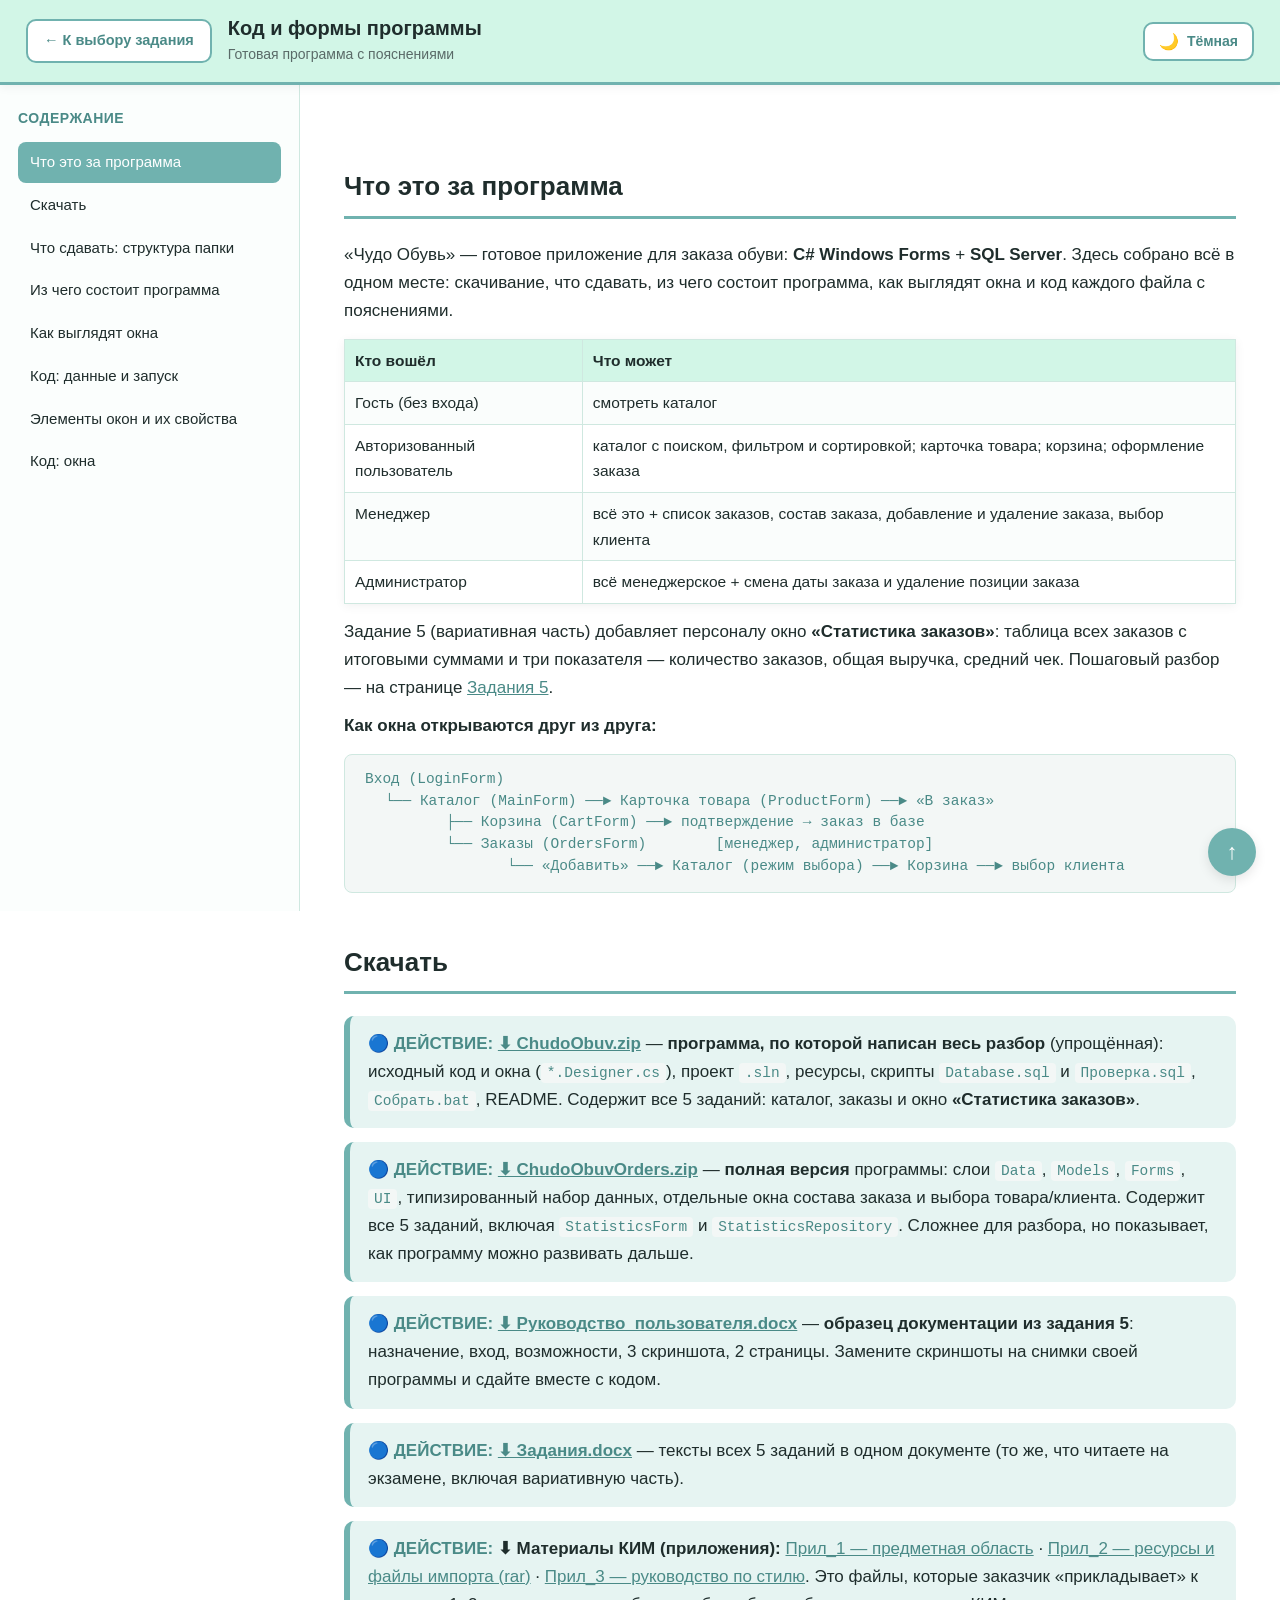
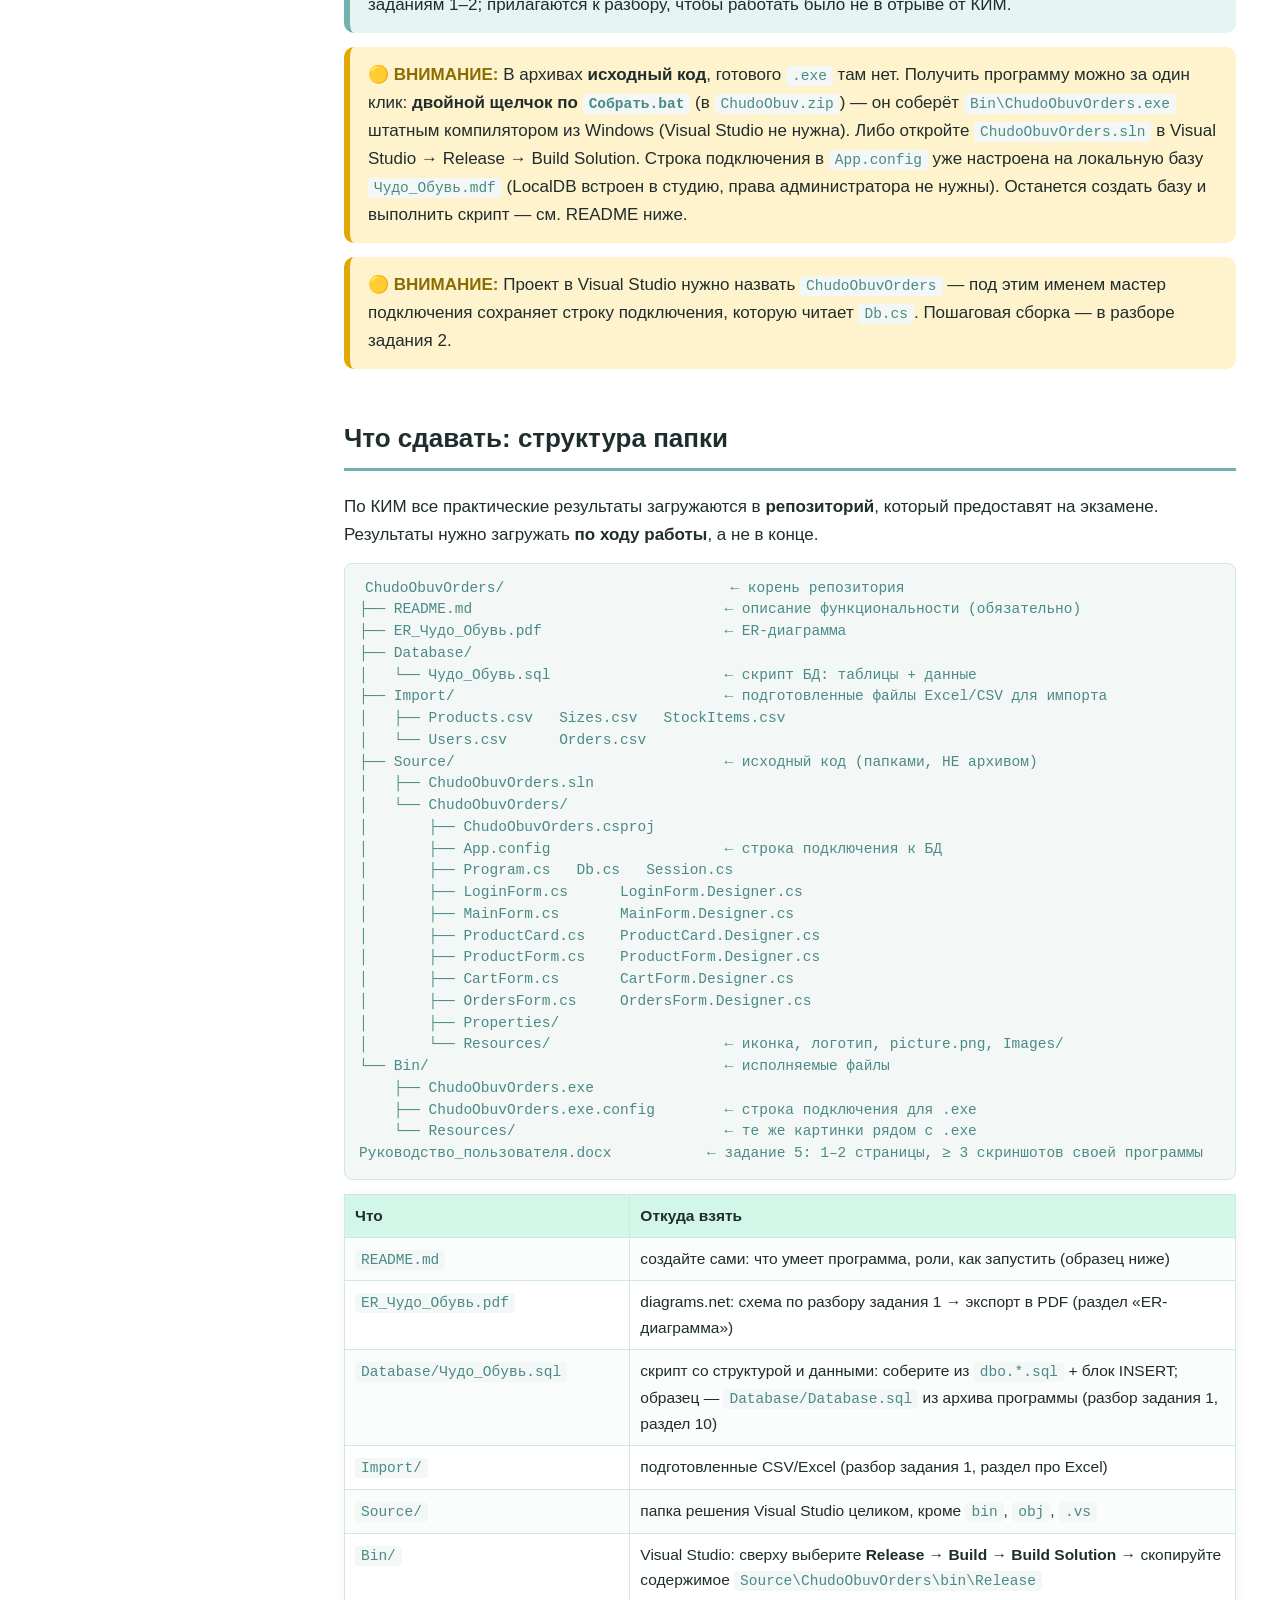
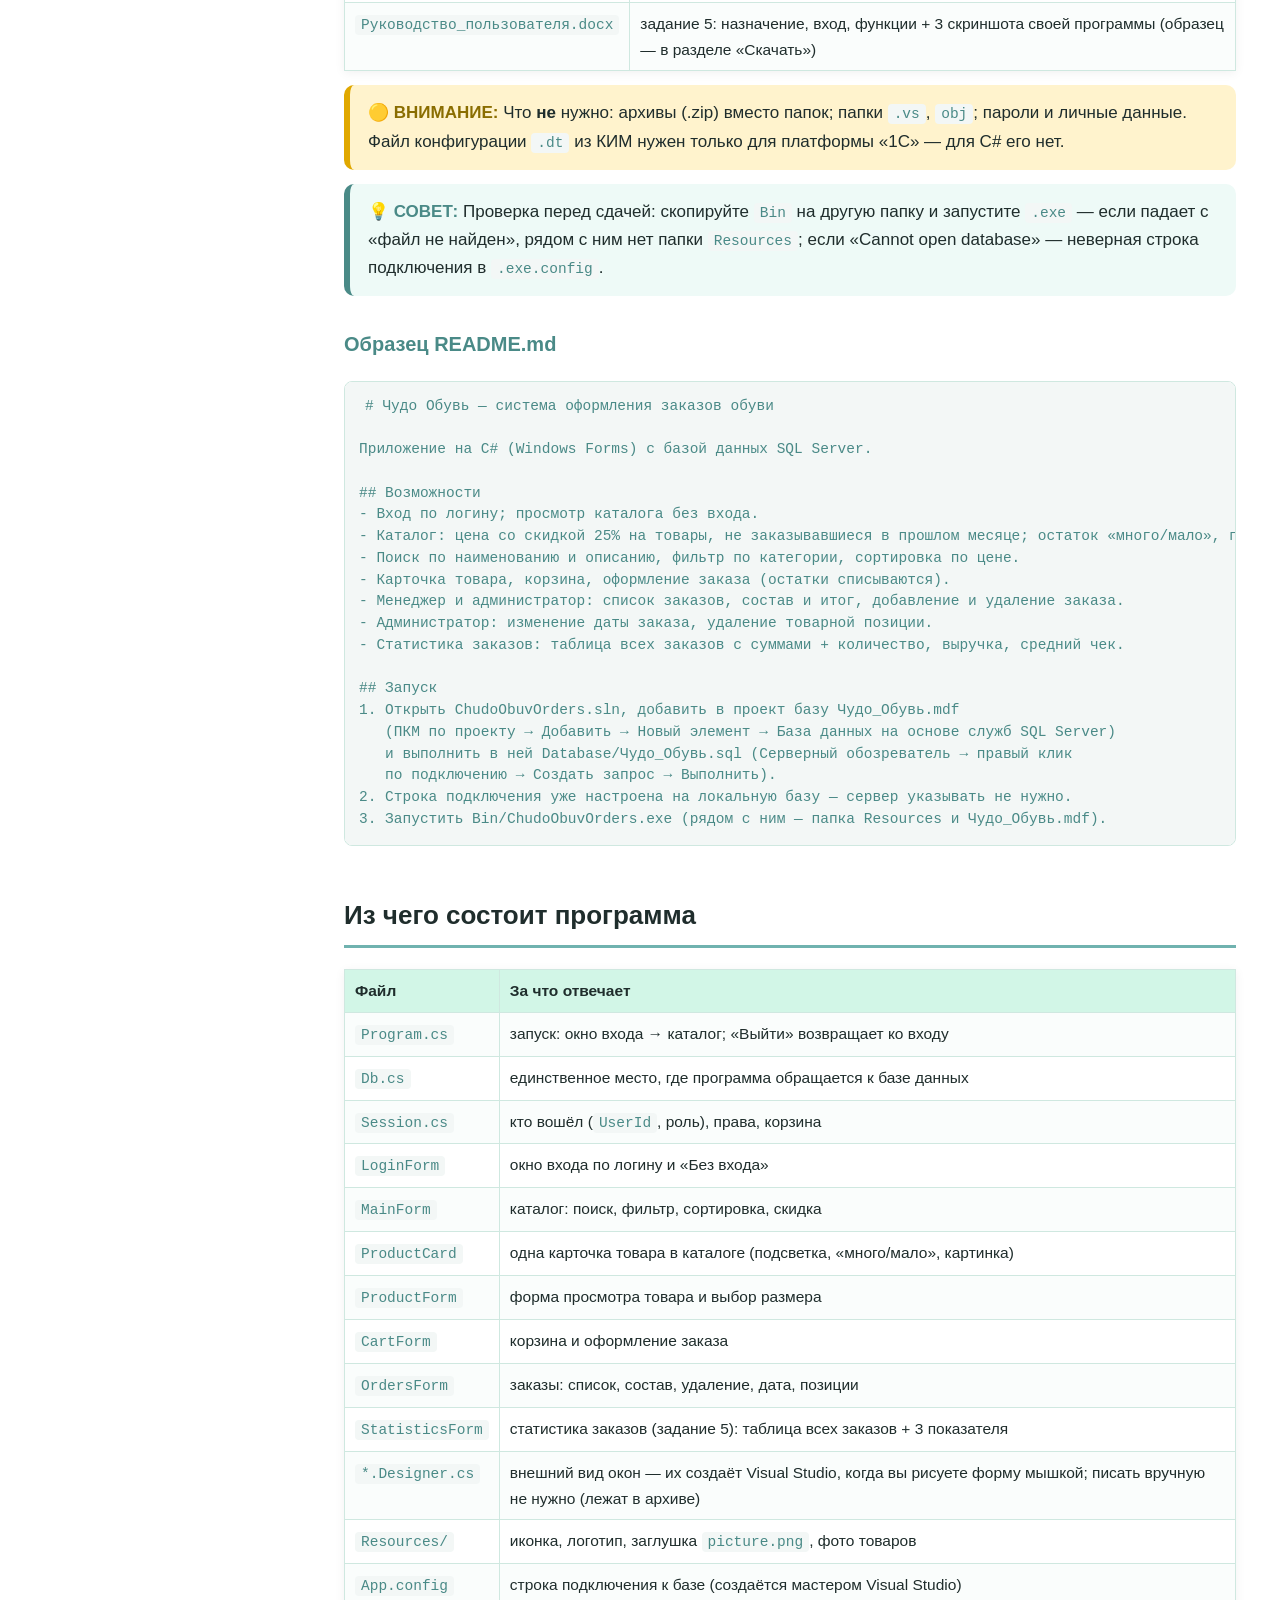
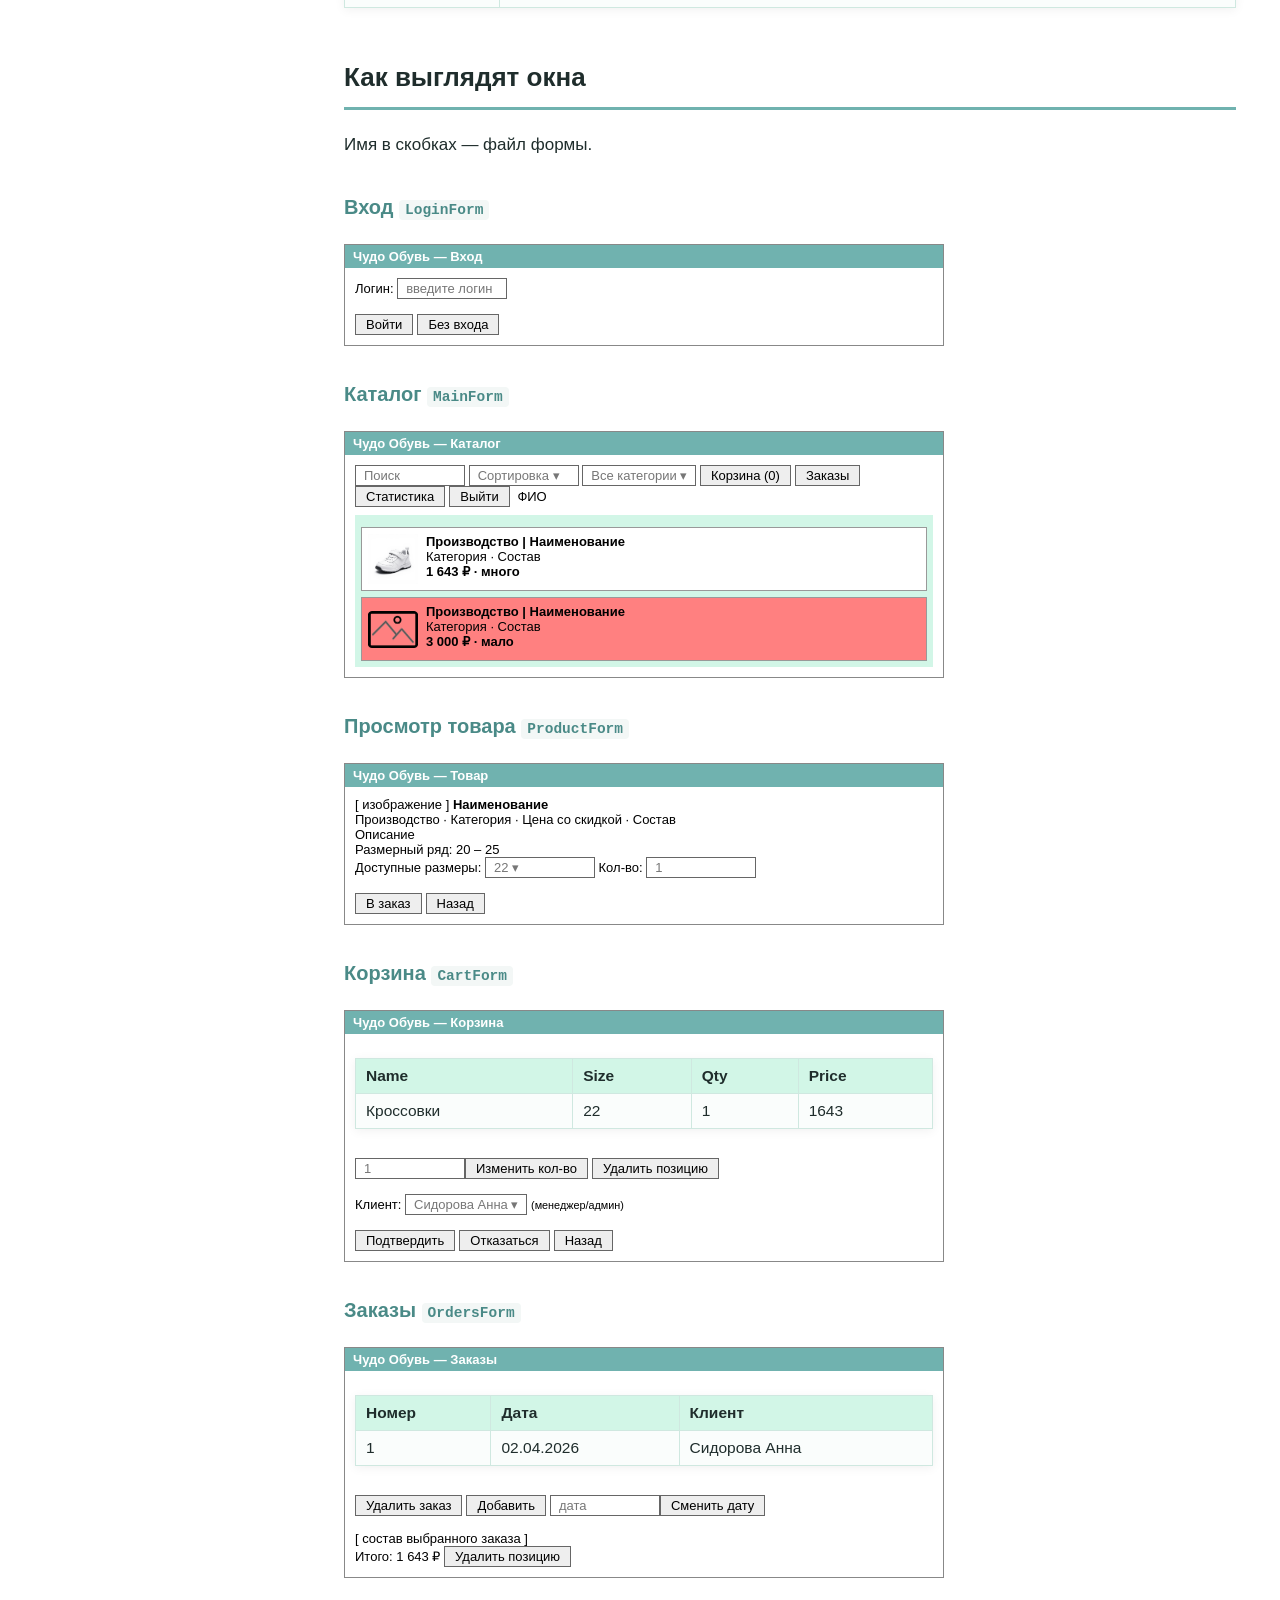
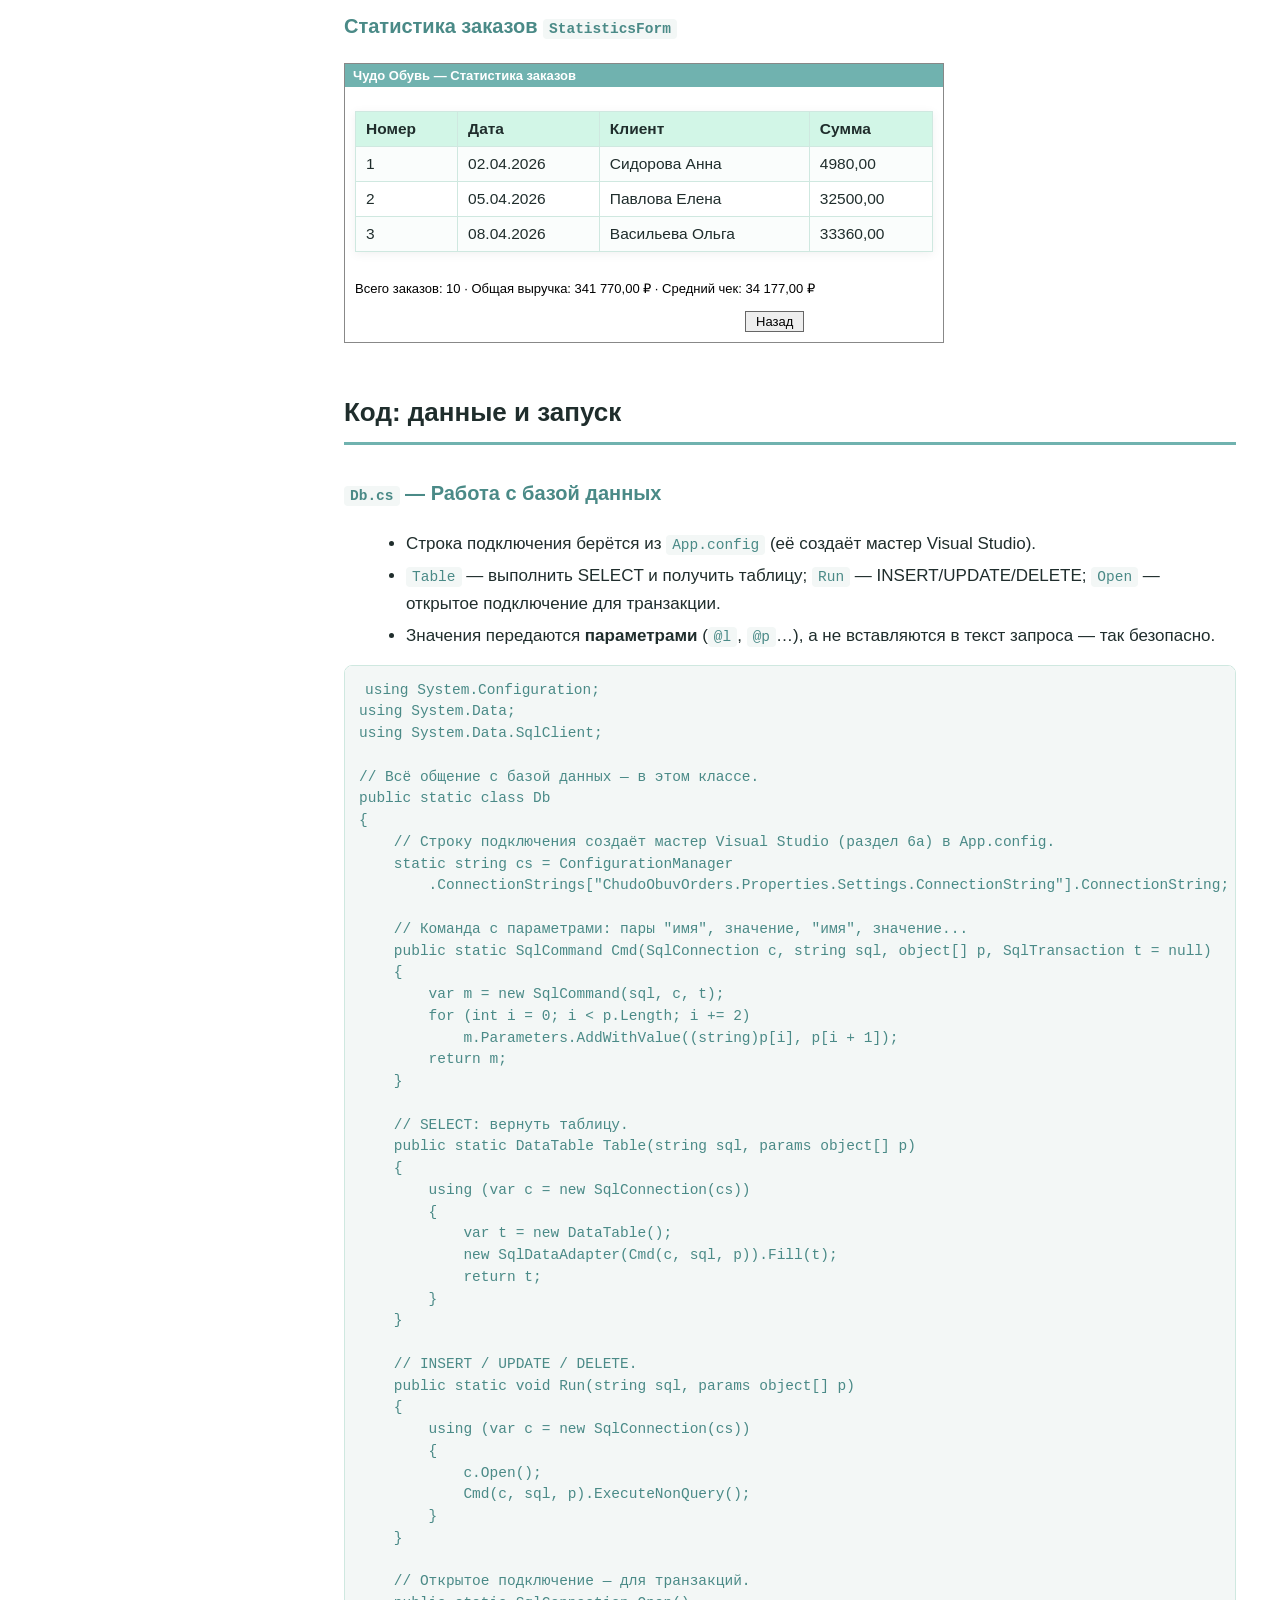
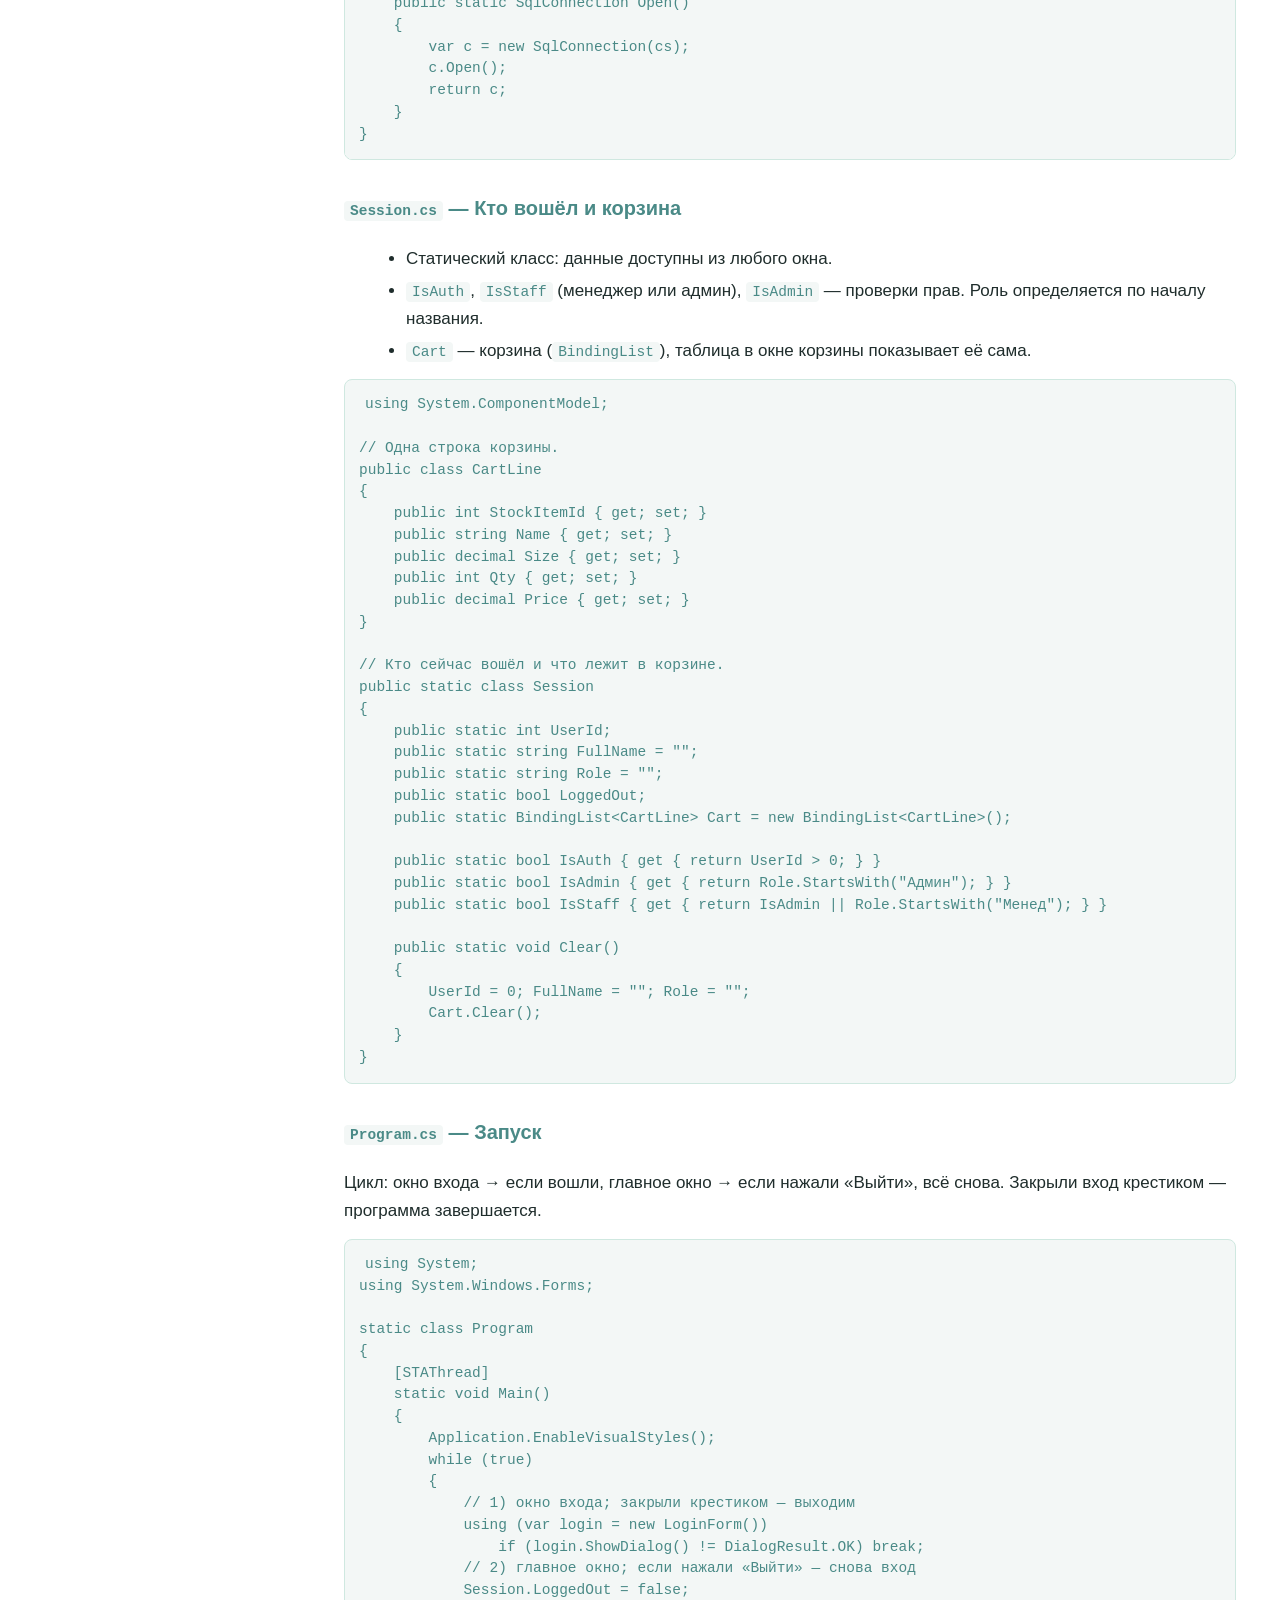
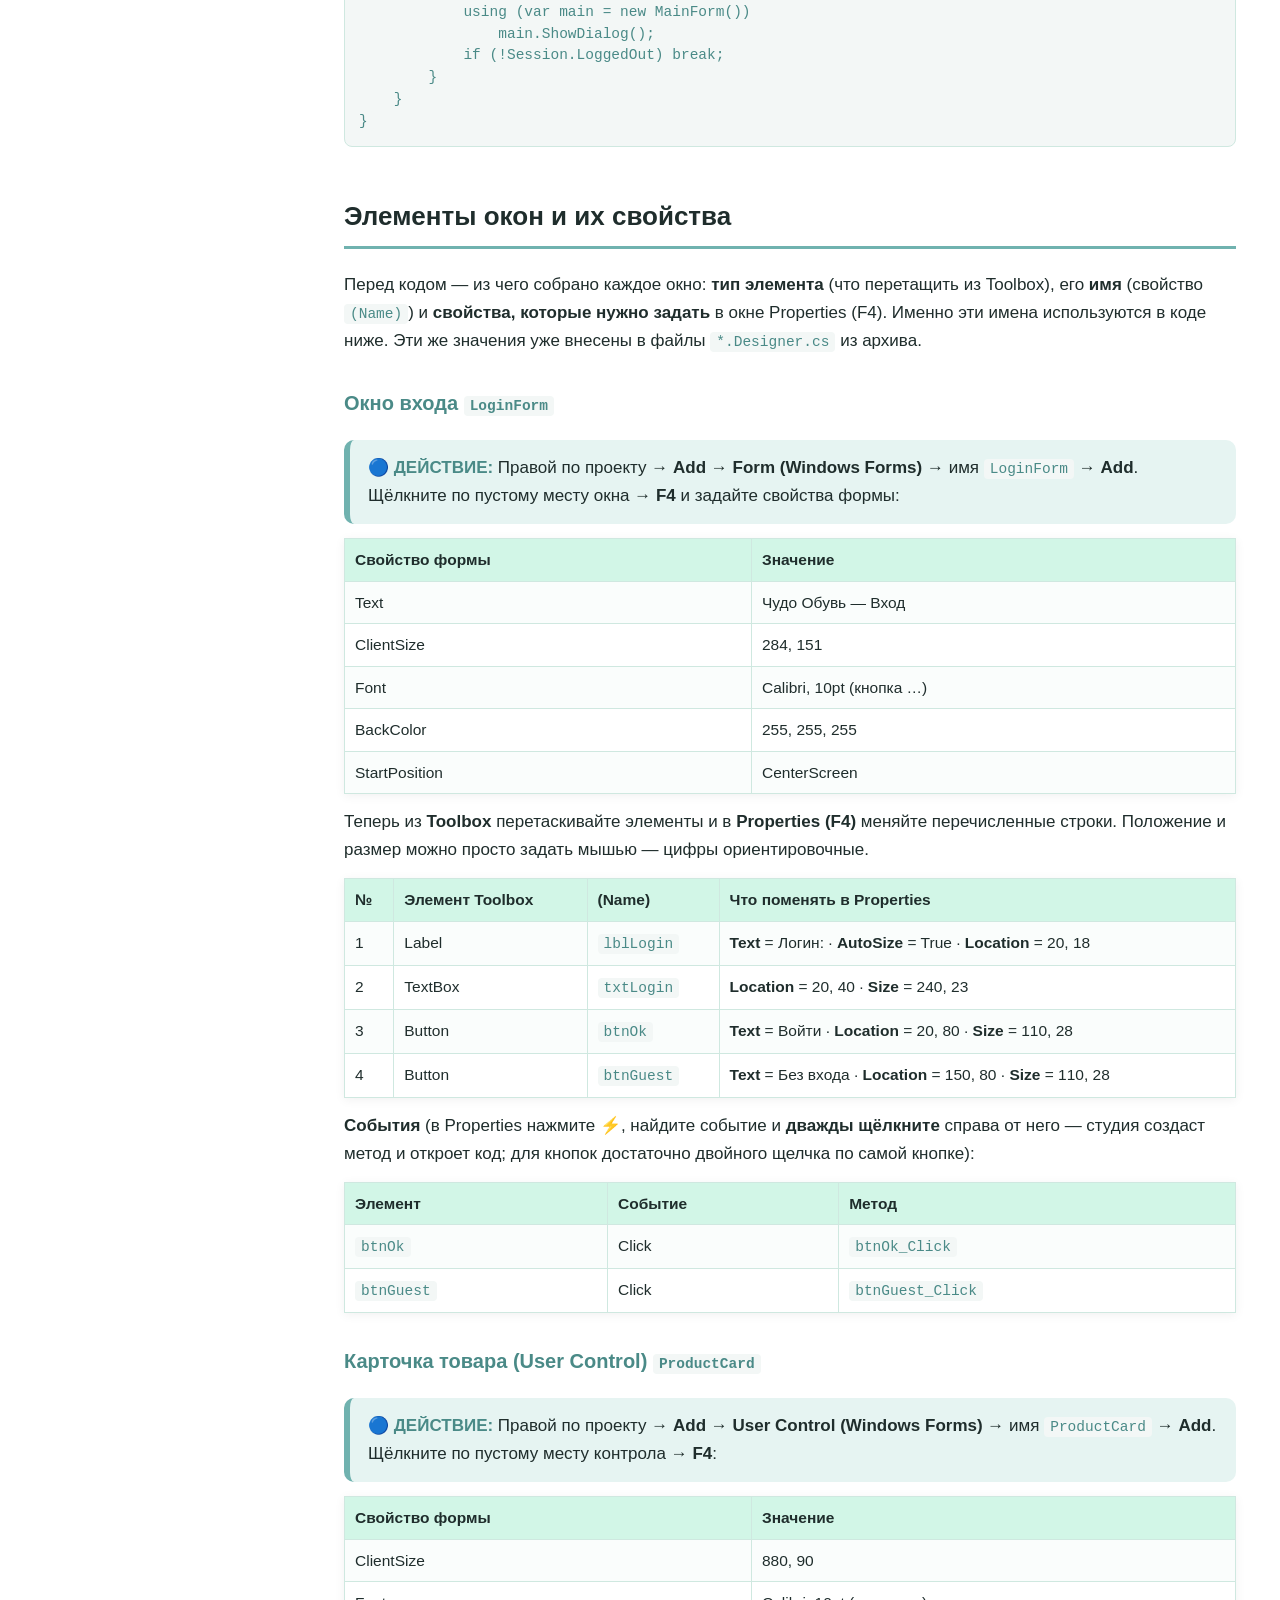
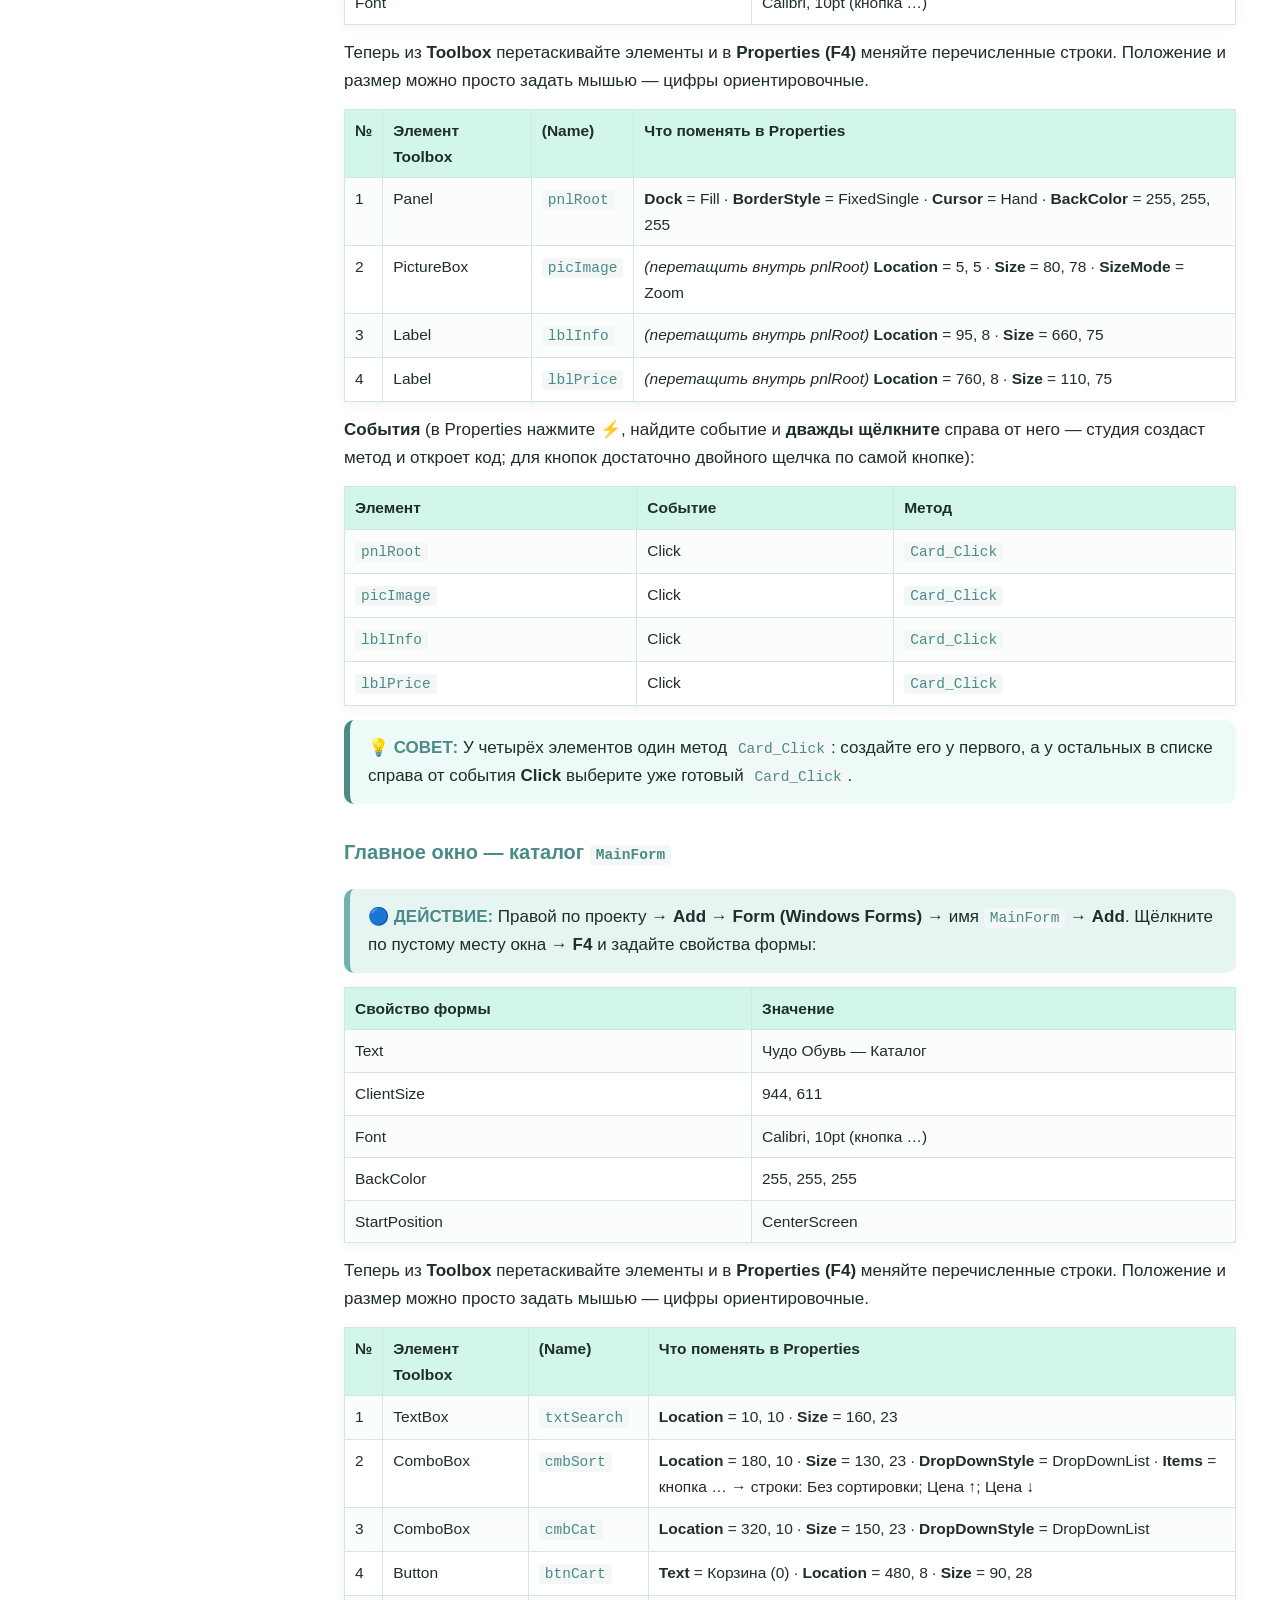
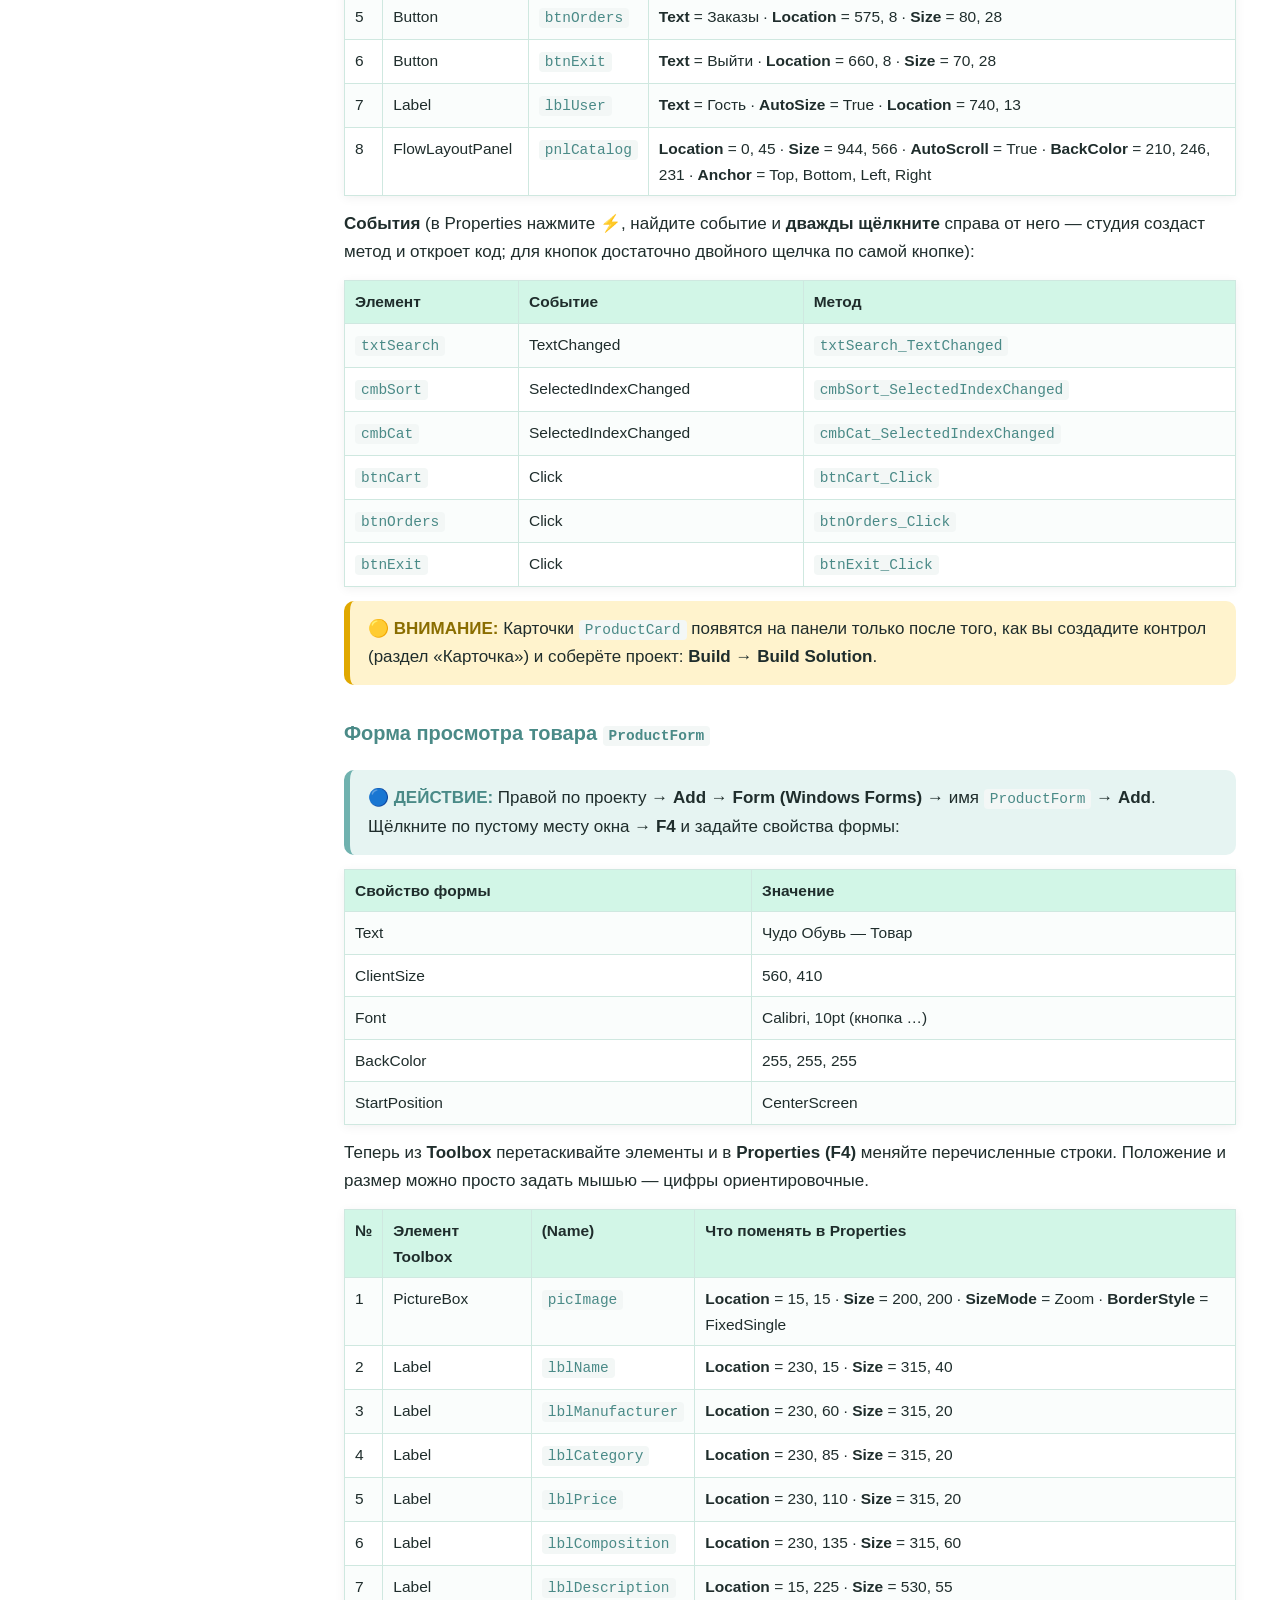
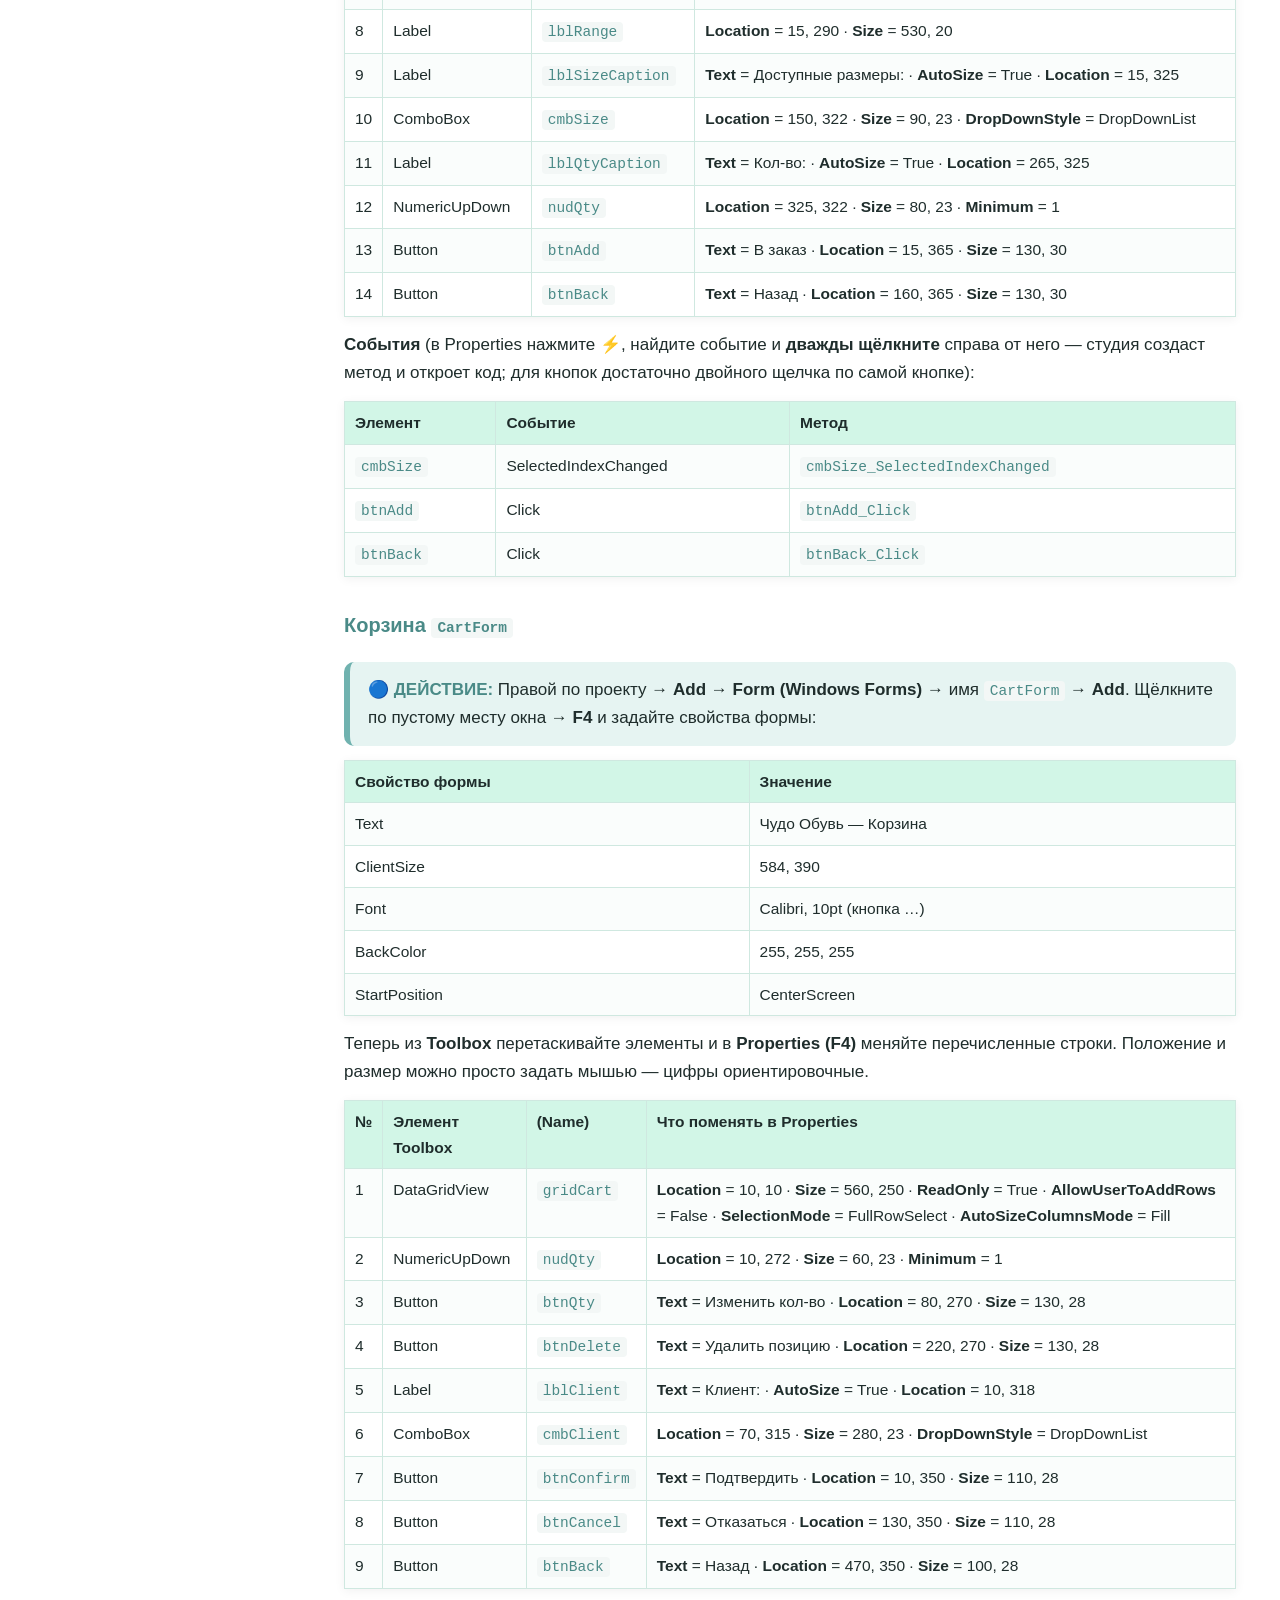
==== commit 7094e600: "Add files via upload" ====
--- a/code.html
+++ b/code.html
@@ -4,14 +4,17 @@
 <header class="top"><a href="index.html" class="nav-back">← К выбору задания</a>
 <div class="brand"><h1>Код и формы программы</h1><div class="sub">Готовая программа с пояснениями</div></div>
 <button class="theme-toggle" id="themeToggle" title="Переключить тему"><span class="theme-icon">🌙</span><span class="theme-label">Тёмная</span></button></header>
-<div class="layout"><nav class="side"><h3>Содержание</h3><a href="#about">Что это за программа</a><a href="#download">Скачать</a><a href="#deliver">Что сдавать: структура папки</a><a href="#parts">Из чего состоит программа</a><a href="#views">Как выглядят окна</a><a href="#code1">Код: данные и запуск</a><a href="#elements">Элементы окон и их свойства</a><a href="#code2">Код: окна</a></nav><main><section id="about"><h2>Что это за программа</h2><p>«Чудо Обувь» — готовое приложение для заказа обуви: <b>C# Windows Forms</b> + <b>SQL Server</b>. Здесь собрано всё в одном месте: скачивание, что сдавать, из чего состоит программа, как выглядят окна и код каждого файла с пояснениями.</p><table><tr><th>Кто вошёл</th><th>Что может</th></tr><tr><td>Гость (без входа)</td><td>смотреть каталог</td></tr><tr><td>Авторизованный пользователь</td><td>каталог с поиском, фильтром и сортировкой; карточка товара; корзина; оформление заказа</td></tr><tr><td>Менеджер</td><td>всё это + список заказов, состав заказа, добавление и удаление заказа, выбор клиента</td></tr><tr><td>Администратор</td><td>всё менеджерское + смена даты заказа и удаление позиции заказа</td></tr></table><p><b>Как окна открываются друг из друга:</b></p><pre><code>Вход (LoginForm)
+<div class="layout"><nav class="side"><h3>Содержание</h3><a href="#about">Что это за программа</a><a href="#download">Скачать</a><a href="#deliver">Что сдавать: структура папки</a><a href="#parts">Из чего состоит программа</a><a href="#views">Как выглядят окна</a><a href="#code1">Код: данные и запуск</a><a href="#elements">Элементы окон и их свойства</a><a href="#code2">Код: окна</a></nav><main><section id="about"><h2>Что это за программа</h2><p>«Чудо Обувь» — готовое приложение для заказа обуви: <b>C# Windows Forms</b> + <b>SQL Server</b>. Здесь собрано всё в одном месте: скачивание, что сдавать, из чего состоит программа, как выглядят окна и код каждого файла с пояснениями.</p><table><tr><th>Кто вошёл</th><th>Что может</th></tr><tr><td>Гость (без входа)</td><td>смотреть каталог</td></tr><tr><td>Авторизованный пользователь</td><td>каталог с поиском, фильтром и сортировкой; карточка товара; корзина; оформление заказа</td></tr><tr><td>Менеджер</td><td>всё это + список заказов, состав заказа, добавление и удаление заказа, выбор клиента</td></tr><tr><td>Администратор</td><td>всё менеджерское + смена даты заказа и удаление позиции заказа</td></tr></table><p>Задание 5 (вариативная часть) добавляет персоналу окно <b>«Статистика заказов»</b>: таблица всех заказов с итоговыми суммами и три показателя — количество заказов, общая выручка, средний чек. Пошаговый разбор — на странице <a href="tasks/task5.html">Задания 5</a>.</p><p><b>Как окна открываются друг из друга:</b></p><pre><code>Вход (LoginForm)
    └── Каталог (MainForm) ──► Карточка товара (ProductForm) ──► «В заказ»
           ├── Корзина (CartForm) ──► подтверждение → заказ в базе
           └── Заказы (OrdersForm)        [менеджер, администратор]
                  └── «Добавить» ──► Каталог (режим выбора) ──► Корзина ──► выбор клиента</code></pre></section><section id="download"><h2>Скачать</h2>
-<div class="block action"><a href="downloads/ChudoObuv.zip" download><b>⬇ ChudoObuv.zip</b></a> — <b>программа, по которой написан весь разбор</b> (упрощённая): исходный код и окна (<code>*.Designer.cs</code>), проект <code>.sln</code>, ресурсы, скрипты <code>Database.sql</code> и <code>Проверка.sql</code>, <code>Собрать.bat</code>, README.</div>
-<div class="block action"><a href="downloads/ChudoObuvOrders.zip" download><b>⬇ ChudoObuvOrders.zip</b></a> — <b>полная версия</b> программы: слои <code>Data</code>, <code>Models</code>, <code>Forms</code>, <code>UI</code>, типизированный набор данных, отдельные окна состава заказа и выбора товара/клиента. Сложнее для разбора, но показывает, как программу можно развивать дальше.</div>
-<div class="block warn">В архивах <b>исходный код</b>, готового <code>.exe</code> там нет. Получить программу можно за один клик: <b>двойной щелчок по <code>Собрать.bat</code></b> (в <code>ChudoObuv.zip</code>) — он соберёт <code>Bin\ChudoObuvOrders.exe</code> штатным компилятором из Windows (Visual Studio не нужна). Либо откройте <code>ChudoObuvOrders.sln</code> в Visual Studio → Release → Build Solution. Перед запуском впишите имя <b>своего</b> сервера SQL Server в <code>App.config</code> (для .exe — в <code>ChudoObuvOrders.exe.config</code>), параметр <code>Data Source</code>.</div>
+<div class="block action"><a href="downloads/ChudoObuv.zip" download><b>⬇ ChudoObuv.zip</b></a> — <b>программа, по которой написан весь разбор</b> (упрощённая): исходный код и окна (<code>*.Designer.cs</code>), проект <code>.sln</code>, ресурсы, скрипты <code>Database.sql</code> и <code>Проверка.sql</code>, <code>Собрать.bat</code>, README. Содержит все 5 заданий: каталог, заказы и окно <b>«Статистика заказов»</b>.</div>
+<div class="block action"><a href="downloads/ChudoObuvOrders.zip" download><b>⬇ ChudoObuvOrders.zip</b></a> — <b>полная версия</b> программы: слои <code>Data</code>, <code>Models</code>, <code>Forms</code>, <code>UI</code>, типизированный набор данных, отдельные окна состава заказа и выбора товара/клиента. Содержит все 5 заданий, включая <code>StatisticsForm</code> и <code>StatisticsRepository</code>. Сложнее для разбора, но показывает, как программу можно развивать дальше.</div>
+<div class="block action"><a href="downloads/Руководство_пользователя.docx" download><b>⬇ Руководство_пользователя.docx</b></a> — <b>образец документации из задания 5</b>: назначение, вход, возможности, 3 скриншота, 2 страницы. Замените скриншоты на снимки своей программы и сдайте вместе с кодом.</div>
+<div class="block action"><a href="downloads/Задания.docx" download><b>⬇ Задания.docx</b></a> — тексты всех 5 заданий в одном документе (то же, что читаете на экзамене, включая вариативную часть).</div>
+<div class="block action"><b>⬇ Материалы КИМ (приложения):</b> <a href="downloads/kim/Прил_1_ОЗ_КИМ_09.02.07-2-2027.docx" download>Прил_1 — предметная область</a> · <a href="downloads/kim/Прил_2_ОЗ_КИМ_09.02.07-2-2027.rar" download>Прил_2 — ресурсы и файлы импорта (rar)</a> · <a href="downloads/kim/Прил_3_ОЗ_КИМ_09.02.07-2-2027.docx" download>Прил_3 — руководство по стилю</a>. Это файлы, которые заказчик «прикладывает» к заданиям 1–2; прилагаются к разбору, чтобы работать было не в отрыве от КИМ.</div>
+<div class="block warn">В архивах <b>исходный код</b>, готового <code>.exe</code> там нет. Получить программу можно за один клик: <b>двойной щелчок по <code>Собрать.bat</code></b> (в <code>ChudoObuv.zip</code>) — он соберёт <code>Bin\ChudoObuvOrders.exe</code> штатным компилятором из Windows (Visual Studio не нужна). Либо откройте <code>ChudoObuvOrders.sln</code> в Visual Studio → Release → Build Solution. Строка подключения в <code>App.config</code> уже настроена на локальную базу <code>Чудо_Обувь.mdf</code> (LocalDB встроен в студию, права администратора не нужны). Останется создать базу и выполнить скрипт — см. README ниже.</div>
 <div class="block warn">Проект в Visual Studio нужно назвать <code>ChudoObuvOrders</code> — под этим именем мастер подключения сохраняет строку подключения, которую читает <code>Db.cs</code>. Пошаговая сборка — в разборе задания 2.</div></section><section id="deliver"><h2>Что сдавать: структура папки</h2><p>По КИМ все практические результаты загружаются в <b>репозиторий</b>, который предоставят на экзамене. Результаты нужно загружать <b>по ходу работы</b>, а не в конце.</p><pre><code>ChudoObuvOrders/                          ← корень репозитория
 ├── README.md                             ← описание функциональности (обязательно)
 ├── ER_Чудо_Обувь.pdf                     ← ER-диаграмма
@@ -37,7 +40,9 @@
 └── Bin/                                  ← исполняемые файлы
     ├── ChudoObuvOrders.exe
     ├── ChudoObuvOrders.exe.config        ← строка подключения для .exe
-    └── Resources/                        ← те же картинки рядом с .exe</code></pre><table><tr><th>Что</th><th>Откуда взять</th></tr><tr><td><code>README.md</code></td><td>создайте сами: что умеет программа, роли, как запустить (образец ниже)</td></tr><tr><td><code>ER_Чудо_Обувь.pdf</code></td><td>SSMS: диаграмма базы → печать в PDF (разбор задания 1, раздел «ER-диаграмма»)</td></tr><tr><td><code>Database/Чудо_Обувь.sql</code></td><td>SSMS: правой по базе → <b>Tasks → Generate Scripts…</b> → <b>Schema and data</b> (разбор задания 1)</td></tr><tr><td><code>Import/</code></td><td>подготовленные CSV/Excel (разбор задания 1, раздел про Excel)</td></tr><tr><td><code>Source/</code></td><td>папка решения Visual Studio целиком, кроме <code>bin</code>, <code>obj</code>, <code>.vs</code></td></tr><tr><td><code>Bin/</code></td><td>Visual Studio: сверху выберите <b>Release</b> → <b>Build → Build Solution</b> → скопируйте содержимое <code>Source\ChudoObuvOrders\bin\Release</code></td></tr></table><div class="block warn">Что <b>не</b> нужно: архивы (.zip) вместо папок; папки <code>.vs</code>, <code>obj</code>; пароли и личные данные. Файл конфигурации <code>.dt</code> из КИМ нужен только для платформы «1С» — для C# его нет.</div><div class="block tip">Проверка перед сдачей: скопируйте <code>Bin</code> на другую папку и запустите <code>.exe</code> — если падает с «файл не найден», рядом с ним нет папки <code>Resources</code>; если «Cannot open database» — неверная строка подключения в <code>.exe.config</code>.</div><h3>Образец README.md</h3><pre><code># Чудо Обувь — система оформления заказов обуви
+    └── Resources/                        ← те же картинки рядом с .exe
+Руководство_пользователя.docx           ← задание 5: 1–2 страницы, ≥ 3 скриншотов своей программы</code></pre><table><tr><th>Что</th><th>Откуда взять</th></tr><tr><td><code>README.md</code></td><td>создайте сами: что умеет программа, роли, как запустить (образец ниже)</td></tr><tr><td><code>ER_Чудо_Обувь.pdf</code></td><td>diagrams.net: схема по разбору задания 1 → экспорт в PDF (раздел «ER-диаграмма»)</td></tr><tr><td><code>Database/Чудо_Обувь.sql</code></td><td>скрипт со структурой и данными: соберите из <code>dbo.*.sql</code> + блок INSERT; образец — <code>Database/Database.sql</code> из архива программы (разбор задания 1, раздел 10)</td></tr><tr><td><code>Import/</code></td><td>подготовленные CSV/Excel (разбор задания 1, раздел про Excel)</td></tr><tr><td><code>Source/</code></td><td>папка решения Visual Studio целиком, кроме <code>bin</code>, <code>obj</code>, <code>.vs</code></td></tr><tr><td><code>Bin/</code></td><td>Visual Studio: сверху выберите <b>Release</b> → <b>Build → Build Solution</b> → скопируйте содержимое <code>Source\ChudoObuvOrders\bin\Release</code></td></tr>
+<tr><td><code>Руководство_пользователя.docx</code></td><td>задание 5: назначение, вход, функции + 3 скриншота своей программы (образец — в разделе «Скачать»)</td></tr></table><div class="block warn">Что <b>не</b> нужно: архивы (.zip) вместо папок; папки <code>.vs</code>, <code>obj</code>; пароли и личные данные. Файл конфигурации <code>.dt</code> из КИМ нужен только для платформы «1С» — для C# его нет.</div><div class="block tip">Проверка перед сдачей: скопируйте <code>Bin</code> на другую папку и запустите <code>.exe</code> — если падает с «файл не найден», рядом с ним нет папки <code>Resources</code>; если «Cannot open database» — неверная строка подключения в <code>.exe.config</code>.</div><h3>Образец README.md</h3><pre><code># Чудо Обувь — система оформления заказов обуви
 
 Приложение на C# (Windows Forms) с базой данных SQL Server.
 
@@ -48,11 +53,16 @@
 - Карточка товара, корзина, оформление заказа (остатки списываются).
 - Менеджер и администратор: список заказов, состав и итог, добавление и удаление заказа.
 - Администратор: изменение даты заказа, удаление товарной позиции.
+- Статистика заказов: таблица всех заказов с суммами + количество, выручка, средний чек.
 
 ## Запуск
-1. Выполнить Database/Чудо_Обувь.sql в SQL Server Management Studio.
-2. Указать имя своего сервера в Bin/ChudoObuvOrders.exe.config.
-3. Запустить Bin/ChudoObuvOrders.exe.</code></pre></section><section id="parts"><h2>Из чего состоит программа</h2><table><tr><th>Файл</th><th>За что отвечает</th></tr><tr><td><code>Program.cs</code></td><td>запуск: окно входа → каталог; «Выйти» возвращает ко входу</td></tr><tr><td><code>Db.cs</code></td><td>единственное место, где программа обращается к базе данных</td></tr><tr><td><code>Session.cs</code></td><td>кто вошёл (<code>UserId</code>, роль), права, корзина</td></tr><tr><td><code>LoginForm</code></td><td>окно входа по логину и «Без входа»</td></tr><tr><td><code>MainForm</code></td><td>каталог: поиск, фильтр, сортировка, скидка</td></tr><tr><td><code>ProductCard</code></td><td>одна карточка товара в каталоге (подсветка, «много/мало», картинка)</td></tr><tr><td><code>ProductForm</code></td><td>форма просмотра товара и выбор размера</td></tr><tr><td><code>CartForm</code></td><td>корзина и оформление заказа</td></tr><tr><td><code>OrdersForm</code></td><td>заказы: список, состав, удаление, дата, позиции</td></tr><tr><td><code>*.Designer.cs</code></td><td>внешний вид окон — их создаёт Visual Studio, когда вы рисуете форму мышкой; писать вручную не нужно (лежат в архиве)</td></tr><tr><td><code>Resources/</code></td><td>иконка, логотип, заглушка <code>picture.png</code>, фото товаров</td></tr><tr><td><code>App.config</code></td><td>строка подключения к базе (создаётся мастером Visual Studio)</td></tr></table></section><section id="views"><h2>Как выглядят окна</h2><p>Имя в скобках — файл формы.</p><h3>Вход <code>LoginForm</code></h3><div style="border:1px solid #888;max-width:600px;margin:10px 0;background:#fff;color:#000;font:13px Calibri,sans-serif"><div style="background:#70B2AF;color:#fff;padding:4px 8px"><b>Чудо Обувь — Вход</b></div><div style="padding:10px">Логин: <span style="border:1px solid #666;padding:2px 8px;display:inline-block;min-width:110px;color:#777">введите логин</span><br><br><span style="border:1px solid #666;background:#eee;padding:2px 10px;margin-right:4px;display:inline-block">Войти</span><span style="border:1px solid #666;background:#eee;padding:2px 10px;margin-right:4px;display:inline-block">Без входа</span></div></div><h3>Каталог <code>MainForm</code></h3><div style="border:1px solid #888;max-width:600px;margin:10px 0;background:#fff;color:#000;font:13px Calibri,sans-serif"><div style="background:#70B2AF;color:#fff;padding:4px 8px"><b>Чудо Обувь — Каталог</b></div><div style="padding:10px"><span style="border:1px solid #666;padding:2px 8px;display:inline-block;min-width:110px;color:#777">Поиск</span> <span style="border:1px solid #666;padding:2px 8px;display:inline-block;min-width:110px;color:#777">Сортировка ▾</span> <span style="border:1px solid #666;padding:2px 8px;display:inline-block;min-width:110px;color:#777">Все категории ▾</span> <span style="border:1px solid #666;background:#eee;padding:2px 10px;margin-right:4px;display:inline-block">Корзина (0)</span><span style="border:1px solid #666;background:#eee;padding:2px 10px;margin-right:4px;display:inline-block">Заказы</span><span style="border:1px solid #666;background:#eee;padding:2px 10px;margin-right:4px;display:inline-block">Выйти</span> ФИО<div style="background:#D2F6E7;padding:6px;margin-top:8px"><div style="display:flex;gap:8px;border:1px solid #999;padding:6px;margin-top:6px;background:#fff"><img src="img/p1.png" style="width:50px;height:50px;object-fit:contain"><div><b>Производство | Наименование</b><br>Категория · Состав<br><b>1 643 ₽ · много</b></div></div><div style="display:flex;gap:8px;border:1px solid #999;padding:6px;margin-top:6px;background:#ff8080"><img src="img/picture.png" style="width:50px;height:50px;object-fit:contain"><div><b>Производство | Наименование</b><br>Категория · Состав<br><b>3 000 ₽ · мало</b></div></div></div></div></div><h3>Просмотр товара <code>ProductForm</code></h3><div style="border:1px solid #888;max-width:600px;margin:10px 0;background:#fff;color:#000;font:13px Calibri,sans-serif"><div style="background:#70B2AF;color:#fff;padding:4px 8px"><b>Чудо Обувь — Товар</b></div><div style="padding:10px">[ изображение ] <b>Наименование</b><br>Производство · Категория · Цена со скидкой · Состав<br>Описание<br>Размерный ряд: 20 – 25<br>Доступные размеры: <span style="border:1px solid #666;padding:2px 8px;display:inline-block;min-width:110px;color:#777">22 ▾</span> Кол-во: <span style="border:1px solid #666;padding:2px 8px;display:inline-block;min-width:110px;color:#777">1</span><br><br><span style="border:1px solid #666;background:#eee;padding:2px 10px;margin-right:4px;display:inline-block">В заказ</span><span style="border:1px solid #666;background:#eee;padding:2px 10px;margin-right:4px;display:inline-block">Назад</span></div></div><h3>Корзина <code>CartForm</code></h3><div style="border:1px solid #888;max-width:600px;margin:10px 0;background:#fff;color:#000;font:13px Calibri,sans-serif"><div style="background:#70B2AF;color:#fff;padding:4px 8px"><b>Чудо Обувь — Корзина</b></div><div style="padding:10px"><table border=1 cellpadding=3 style="border-collapse:collapse"><tr><th>Name</th><th>Size</th><th>Qty</th><th>Price</th></tr><tr><td>Кроссовки</td><td>22</td><td>1</td><td>1643</td></tr></table><br><span style="border:1px solid #666;padding:2px 8px;display:inline-block;min-width:110px;color:#777">1</span><span style="border:1px solid #666;background:#eee;padding:2px 10px;margin-right:4px;display:inline-block">Изменить кол-во</span><span style="border:1px solid #666;background:#eee;padding:2px 10px;margin-right:4px;display:inline-block">Удалить позицию</span><br><br>Клиент: <span style="border:1px solid #666;padding:2px 8px;display:inline-block;min-width:110px;color:#777">Сидорова Анна ▾</span> <small>(менеджер/админ)</small><br><br><span style="border:1px solid #666;background:#eee;padding:2px 10px;margin-right:4px;display:inline-block">Подтвердить</span><span style="border:1px solid #666;background:#eee;padding:2px 10px;margin-right:4px;display:inline-block">Отказаться</span><span style="border:1px solid #666;background:#eee;padding:2px 10px;margin-right:4px;display:inline-block">Назад</span></div></div><h3>Заказы <code>OrdersForm</code></h3><div style="border:1px solid #888;max-width:600px;margin:10px 0;background:#fff;color:#000;font:13px Calibri,sans-serif"><div style="background:#70B2AF;color:#fff;padding:4px 8px"><b>Чудо Обувь — Заказы</b></div><div style="padding:10px"><table border=1 cellpadding=3 style="border-collapse:collapse"><tr><th>Номер</th><th>Дата</th><th>Клиент</th></tr><tr><td>1</td><td>02.04.2026</td><td>Сидорова Анна</td></tr></table><br><span style="border:1px solid #666;background:#eee;padding:2px 10px;margin-right:4px;display:inline-block">Удалить заказ</span><span style="border:1px solid #666;background:#eee;padding:2px 10px;margin-right:4px;display:inline-block">Добавить</span><span style="border:1px solid #666;padding:2px 8px;display:inline-block;min-width:110px;color:#777">дата</span><span style="border:1px solid #666;background:#eee;padding:2px 10px;margin-right:4px;display:inline-block">Сменить дату</span><br><br>[ состав выбранного заказа ]<br>Итого: 1 643 ₽ <span style="border:1px solid #666;background:#eee;padding:2px 10px;margin-right:4px;display:inline-block">Удалить позицию</span></div></div></section><section id="code1"><h2>Код: данные и запуск</h2><h3><code>Db.cs</code> — Работа с базой данных</h3><ul><li>Строка подключения берётся из <code>App.config</code> (её создаёт мастер Visual Studio).</li><li><code>Table</code> — выполнить SELECT и получить таблицу; <code>Run</code> — INSERT/UPDATE/DELETE; <code>Open</code> — открытое подключение для транзакции.</li><li>Значения передаются <b>параметрами</b> (<code>@l</code>, <code>@p</code>…), а не вставляются в текст запроса — так безопасно.</li></ul><pre><code>using System.Configuration;
+1. Открыть ChudoObuvOrders.sln, добавить в проект базу Чудо_Обувь.mdf
+   (ПКМ по проекту → Добавить → Новый элемент → База данных на основе служб SQL Server)
+   и выполнить в ней Database/Чудо_Обувь.sql (Серверный обозреватель → правый клик
+   по подключению → Создать запрос → Выполнить).
+2. Строка подключения уже настроена на локальную базу — сервер указывать не нужно.
+3. Запустить Bin/ChudoObuvOrders.exe (рядом с ним — папка Resources и Чудо_Обувь.mdf).</code></pre></section><section id="parts"><h2>Из чего состоит программа</h2><table><tr><th>Файл</th><th>За что отвечает</th></tr><tr><td><code>Program.cs</code></td><td>запуск: окно входа → каталог; «Выйти» возвращает ко входу</td></tr><tr><td><code>Db.cs</code></td><td>единственное место, где программа обращается к базе данных</td></tr><tr><td><code>Session.cs</code></td><td>кто вошёл (<code>UserId</code>, роль), права, корзина</td></tr><tr><td><code>LoginForm</code></td><td>окно входа по логину и «Без входа»</td></tr><tr><td><code>MainForm</code></td><td>каталог: поиск, фильтр, сортировка, скидка</td></tr><tr><td><code>ProductCard</code></td><td>одна карточка товара в каталоге (подсветка, «много/мало», картинка)</td></tr><tr><td><code>ProductForm</code></td><td>форма просмотра товара и выбор размера</td></tr><tr><td><code>CartForm</code></td><td>корзина и оформление заказа</td></tr><tr><td><code>OrdersForm</code></td><td>заказы: список, состав, удаление, дата, позиции</td></tr>
+<tr><td><code>StatisticsForm</code></td><td>статистика заказов (задание 5): таблица всех заказов + 3 показателя</td></tr><tr><td><code>*.Designer.cs</code></td><td>внешний вид окон — их создаёт Visual Studio, когда вы рисуете форму мышкой; писать вручную не нужно (лежат в архиве)</td></tr><tr><td><code>Resources/</code></td><td>иконка, логотип, заглушка <code>picture.png</code>, фото товаров</td></tr><tr><td><code>App.config</code></td><td>строка подключения к базе (создаётся мастером Visual Studio)</td></tr></table></section><section id="views"><h2>Как выглядят окна</h2><p>Имя в скобках — файл формы.</p><h3>Вход <code>LoginForm</code></h3><div style="border:1px solid #888;max-width:600px;margin:10px 0;background:#fff;color:#000;font:13px Calibri,sans-serif"><div style="background:#70B2AF;color:#fff;padding:4px 8px"><b>Чудо Обувь — Вход</b></div><div style="padding:10px">Логин: <span style="border:1px solid #666;padding:2px 8px;display:inline-block;min-width:110px;color:#777">введите логин</span><br><br><span style="border:1px solid #666;background:#eee;padding:2px 10px;margin-right:4px;display:inline-block">Войти</span><span style="border:1px solid #666;background:#eee;padding:2px 10px;margin-right:4px;display:inline-block">Без входа</span></div></div><h3>Каталог <code>MainForm</code></h3><div style="border:1px solid #888;max-width:600px;margin:10px 0;background:#fff;color:#000;font:13px Calibri,sans-serif"><div style="background:#70B2AF;color:#fff;padding:4px 8px"><b>Чудо Обувь — Каталог</b></div><div style="padding:10px"><span style="border:1px solid #666;padding:2px 8px;display:inline-block;min-width:110px;color:#777">Поиск</span> <span style="border:1px solid #666;padding:2px 8px;display:inline-block;min-width:110px;color:#777">Сортировка ▾</span> <span style="border:1px solid #666;padding:2px 8px;display:inline-block;min-width:110px;color:#777">Все категории ▾</span> <span style="border:1px solid #666;background:#eee;padding:2px 10px;margin-right:4px;display:inline-block">Корзина (0)</span><span style="border:1px solid #666;background:#eee;padding:2px 10px;margin-right:4px;display:inline-block">Заказы</span><span style="border:1px solid #666;background:#eee;padding:2px 10px;margin-right:4px;display:inline-block">Статистика</span><span style="border:1px solid #666;background:#eee;padding:2px 10px;margin-right:4px;display:inline-block">Выйти</span> ФИО<div style="background:#D2F6E7;padding:6px;margin-top:8px"><div style="display:flex;gap:8px;border:1px solid #999;padding:6px;margin-top:6px;background:#fff"><img src="img/p1.png" style="width:50px;height:50px;object-fit:contain"><div><b>Производство | Наименование</b><br>Категория · Состав<br><b>1 643 ₽ · много</b></div></div><div style="display:flex;gap:8px;border:1px solid #999;padding:6px;margin-top:6px;background:#ff8080"><img src="img/picture.png" style="width:50px;height:50px;object-fit:contain"><div><b>Производство | Наименование</b><br>Категория · Состав<br><b>3 000 ₽ · мало</b></div></div></div></div></div><h3>Просмотр товара <code>ProductForm</code></h3><div style="border:1px solid #888;max-width:600px;margin:10px 0;background:#fff;color:#000;font:13px Calibri,sans-serif"><div style="background:#70B2AF;color:#fff;padding:4px 8px"><b>Чудо Обувь — Товар</b></div><div style="padding:10px">[ изображение ] <b>Наименование</b><br>Производство · Категория · Цена со скидкой · Состав<br>Описание<br>Размерный ряд: 20 – 25<br>Доступные размеры: <span style="border:1px solid #666;padding:2px 8px;display:inline-block;min-width:110px;color:#777">22 ▾</span> Кол-во: <span style="border:1px solid #666;padding:2px 8px;display:inline-block;min-width:110px;color:#777">1</span><br><br><span style="border:1px solid #666;background:#eee;padding:2px 10px;margin-right:4px;display:inline-block">В заказ</span><span style="border:1px solid #666;background:#eee;padding:2px 10px;margin-right:4px;display:inline-block">Назад</span></div></div><h3>Корзина <code>CartForm</code></h3><div style="border:1px solid #888;max-width:600px;margin:10px 0;background:#fff;color:#000;font:13px Calibri,sans-serif"><div style="background:#70B2AF;color:#fff;padding:4px 8px"><b>Чудо Обувь — Корзина</b></div><div style="padding:10px"><table border=1 cellpadding=3 style="border-collapse:collapse"><tr><th>Name</th><th>Size</th><th>Qty</th><th>Price</th></tr><tr><td>Кроссовки</td><td>22</td><td>1</td><td>1643</td></tr></table><br><span style="border:1px solid #666;padding:2px 8px;display:inline-block;min-width:110px;color:#777">1</span><span style="border:1px solid #666;background:#eee;padding:2px 10px;margin-right:4px;display:inline-block">Изменить кол-во</span><span style="border:1px solid #666;background:#eee;padding:2px 10px;margin-right:4px;display:inline-block">Удалить позицию</span><br><br>Клиент: <span style="border:1px solid #666;padding:2px 8px;display:inline-block;min-width:110px;color:#777">Сидорова Анна ▾</span> <small>(менеджер/админ)</small><br><br><span style="border:1px solid #666;background:#eee;padding:2px 10px;margin-right:4px;display:inline-block">Подтвердить</span><span style="border:1px solid #666;background:#eee;padding:2px 10px;margin-right:4px;display:inline-block">Отказаться</span><span style="border:1px solid #666;background:#eee;padding:2px 10px;margin-right:4px;display:inline-block">Назад</span></div></div><h3>Заказы <code>OrdersForm</code></h3><div style="border:1px solid #888;max-width:600px;margin:10px 0;background:#fff;color:#000;font:13px Calibri,sans-serif"><div style="background:#70B2AF;color:#fff;padding:4px 8px"><b>Чудо Обувь — Заказы</b></div><div style="padding:10px"><table border=1 cellpadding=3 style="border-collapse:collapse"><tr><th>Номер</th><th>Дата</th><th>Клиент</th></tr><tr><td>1</td><td>02.04.2026</td><td>Сидорова Анна</td></tr></table><br><span style="border:1px solid #666;background:#eee;padding:2px 10px;margin-right:4px;display:inline-block">Удалить заказ</span><span style="border:1px solid #666;background:#eee;padding:2px 10px;margin-right:4px;display:inline-block">Добавить</span><span style="border:1px solid #666;padding:2px 8px;display:inline-block;min-width:110px;color:#777">дата</span><span style="border:1px solid #666;background:#eee;padding:2px 10px;margin-right:4px;display:inline-block">Сменить дату</span><br><br>[ состав выбранного заказа ]<br>Итого: 1 643 ₽ <span style="border:1px solid #666;background:#eee;padding:2px 10px;margin-right:4px;display:inline-block">Удалить позицию</span></div></div><h3>Статистика заказов <code>StatisticsForm</code></h3><div style="border:1px solid #888;max-width:600px;margin:10px 0;background:#fff;color:#000;font:13px Calibri,sans-serif"><div style="background:#70B2AF;color:#fff;padding:4px 8px"><b>Чудо Обувь — Статистика заказов</b></div><div style="padding:10px"><table border=1 cellpadding=3 style="border-collapse:collapse"><tr><th>Номер</th><th>Дата</th><th>Клиент</th><th>Сумма</th></tr><tr><td>1</td><td>02.04.2026</td><td>Сидорова Анна</td><td>4980,00</td></tr><tr><td>2</td><td>05.04.2026</td><td>Павлова Елена</td><td>32500,00</td></tr><tr><td>3</td><td>08.04.2026</td><td>Васильева Ольга</td><td>33360,00</td></tr></table><br>Всего заказов: 10 · Общая выручка: 341 770,00 ₽ · Средний чек: 34 177,00 ₽<br><br><span style="border:1px solid #666;background:#eee;padding:2px 10px;margin-left:390px;display:inline-block">Назад</span></div></div></section><section id="code1"><h2>Код: данные и запуск</h2><h3><code>Db.cs</code> — Работа с базой данных</h3><ul><li>Строка подключения берётся из <code>App.config</code> (её создаёт мастер Visual Studio).</li><li><code>Table</code> — выполнить SELECT и получить таблицу; <code>Run</code> — INSERT/UPDATE/DELETE; <code>Open</code> — открытое подключение для транзакции.</li><li>Значения передаются <b>параметрами</b> (<code>@l</code>, <code>@p</code>…), а не вставляются в текст запроса — так безопасно.</li></ul><pre><code>using System.Configuration;
 using System.Data;
 using System.Data.SqlClient;
 
@@ -527,4 +537,39 @@
         LoadItems();
     }
 }
+</code></pre><h3><code>StatisticsForm.cs</code> — Статистика заказов (задание 5)</h3><ul><li>Один запрос собирает таблицу: все заказы базы с итоговой суммой каждого (<code>SUM(Количество × Цена_за_единицу)</code>).</li><li><code>LEFT JOIN</code> держит в списке даже заказ без позиций (сумма 0) — в таблице действительно <b>все</b> заказы.</li><li>Три показателя считаются по этой же таблице: количество строк, сумма, среднее.</li></ul><pre><code>using System;
+using System.Data;
+using System.Windows.Forms;
+
+// Статистика заказов (задание 5). Вид — в StatisticsForm.Designer.cs.
+public partial class StatisticsForm : Form
+{
+    public StatisticsForm()
+    {
+        InitializeComponent();
+        LoadStats();
+    }
+
+    void LoadStats()
+    {
+        var t = Db.Table(@"SELECT o.Код_заказа AS Номер, o.Дата_заказа AS Дата,
+                                  u.Фамилия + &#x27; &#x27; + u.Имя AS Клиент,
+                                  ISNULL(SUM(oi.Количество * oi.Цена_за_единицу), 0) AS Сумма
+                           FROM Заказы o
+                           JOIN Пользователи u ON u.Код_пользователя = o.Код_пользователя
+                           LEFT JOIN Строки_заказов oi ON oi.Код_заказа = o.Код_заказа
+                           GROUP BY o.Код_заказа, o.Дата_заказа, u.Фамилия, u.Имя
+                           ORDER BY o.Код_заказа");
+        gridOrders.DataSource = t;
+
+        // Три общих показателя считаем по уже полученной таблице.
+        decimal revenue = 0;
+        foreach (DataRow r in t.Rows) revenue += (decimal)r["Сумма"];
+        lblCount.Text = "Всего заказов: " + t.Rows.Count;
+        lblRevenue.Text = "Общая выручка: " + revenue.ToString("N2") + " ₽";
+        lblAverage.Text = "Средний чек: " + (t.Rows.Count == 0 ? 0m : revenue / t.Rows.Count).ToString("N2") + " ₽";
+    }
+
+    private void btnBack_Click(object sender, EventArgs e) { Close(); }
+}
 </code></pre><div class="block tip">Файлы <code>*.Designer.cs</code> здесь не показаны: это автоматически созданный код внешнего вида окон. Как собрать окна мышкой — в разборе заданий 2–4.</div></section></main></div><a href="#" class="top-link">↑</a><script src="script.js"></script></body></html>
--- a/style.css
+++ b/style.css
@@ -331,6 +331,8 @@
 .block.ok{border-color:#28a745;background:var(--ok)}
 .block.ok::before{content:"✅ ПРОВЕРКА: ";font-weight:700;color:#155724}
 html[data-theme="dark"] .block.ok::before{color:#7bd88f}
+.block.tz{border-color:#8a9ba8;background:var(--bg-soft);font-size:.96em}
+html[data-theme="dark"] .block.tz{border-color:#5c6b78}
 .block.tip{border-color:var(--accent-dark);background:var(--block-tip-bg)}
 .block.tip::before{content:"💡 СОВЕТ: ";font-weight:700;color:var(--accent-dark)}
 
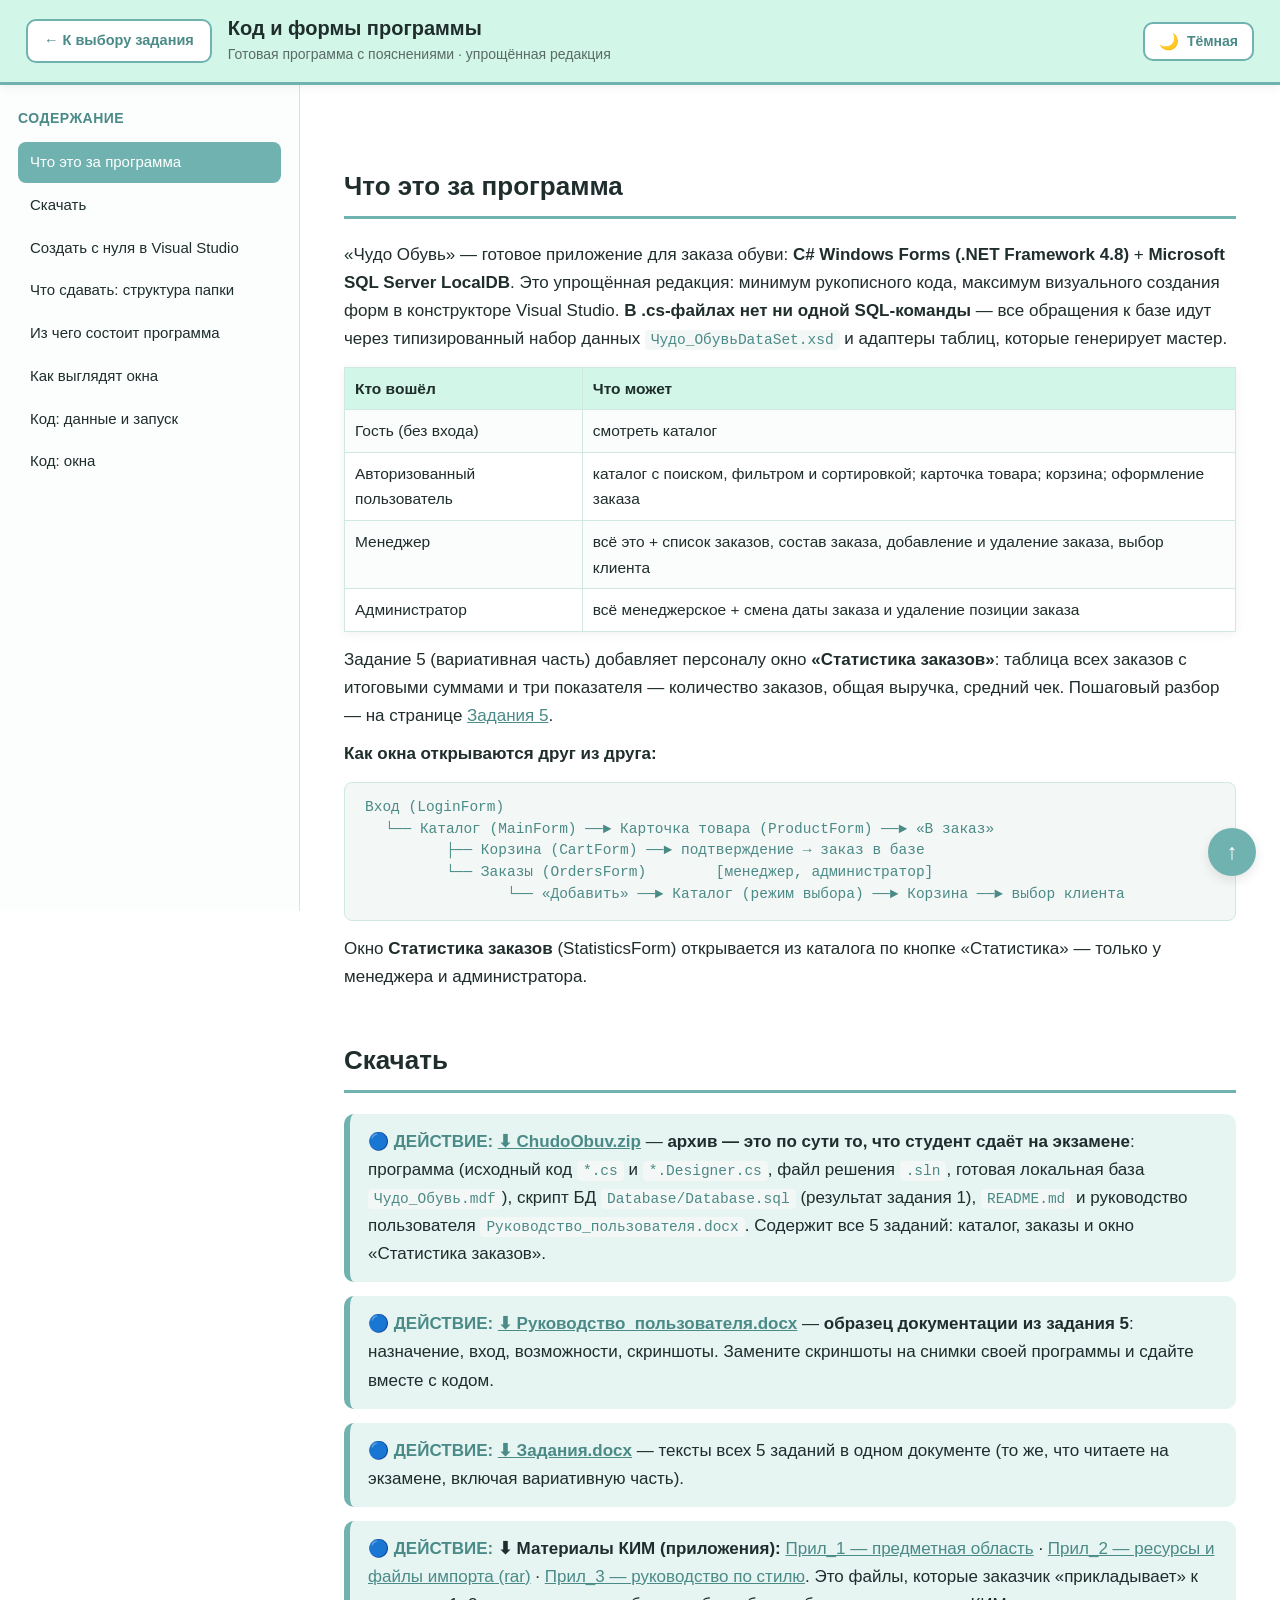
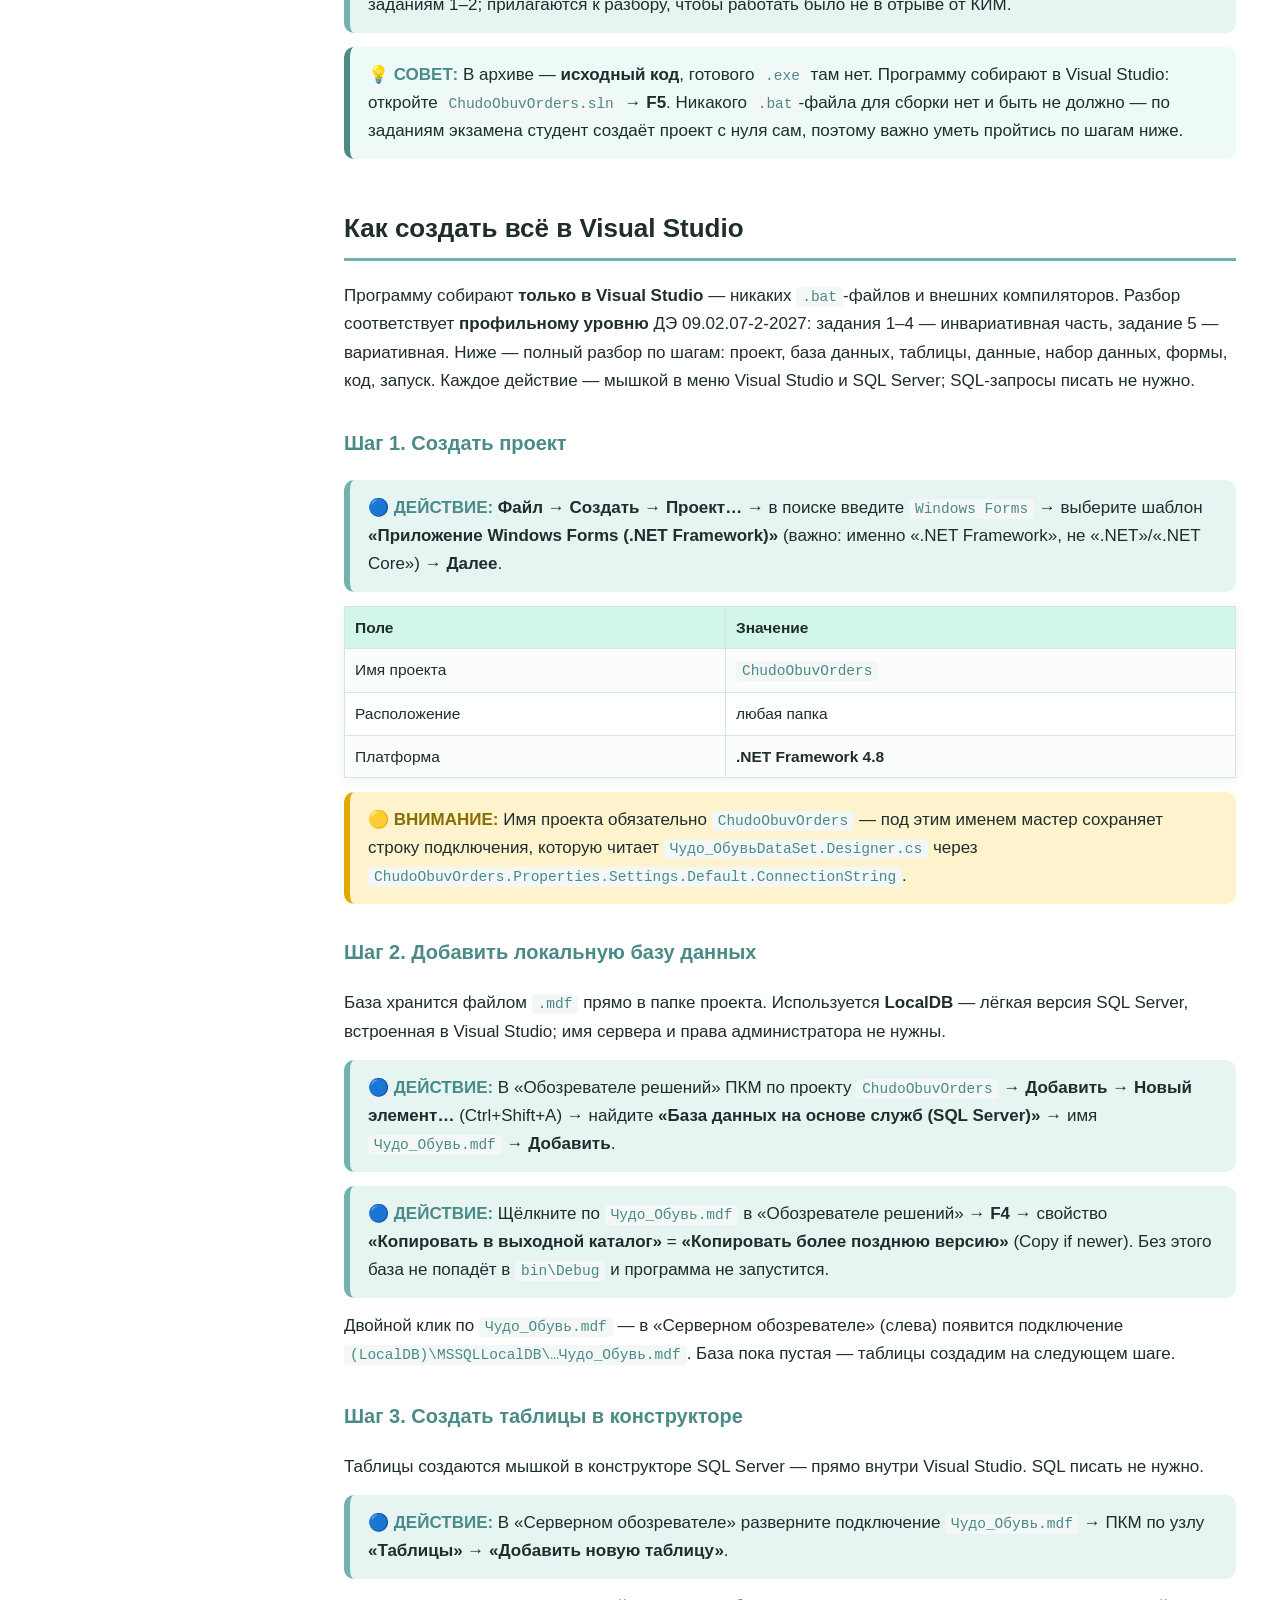
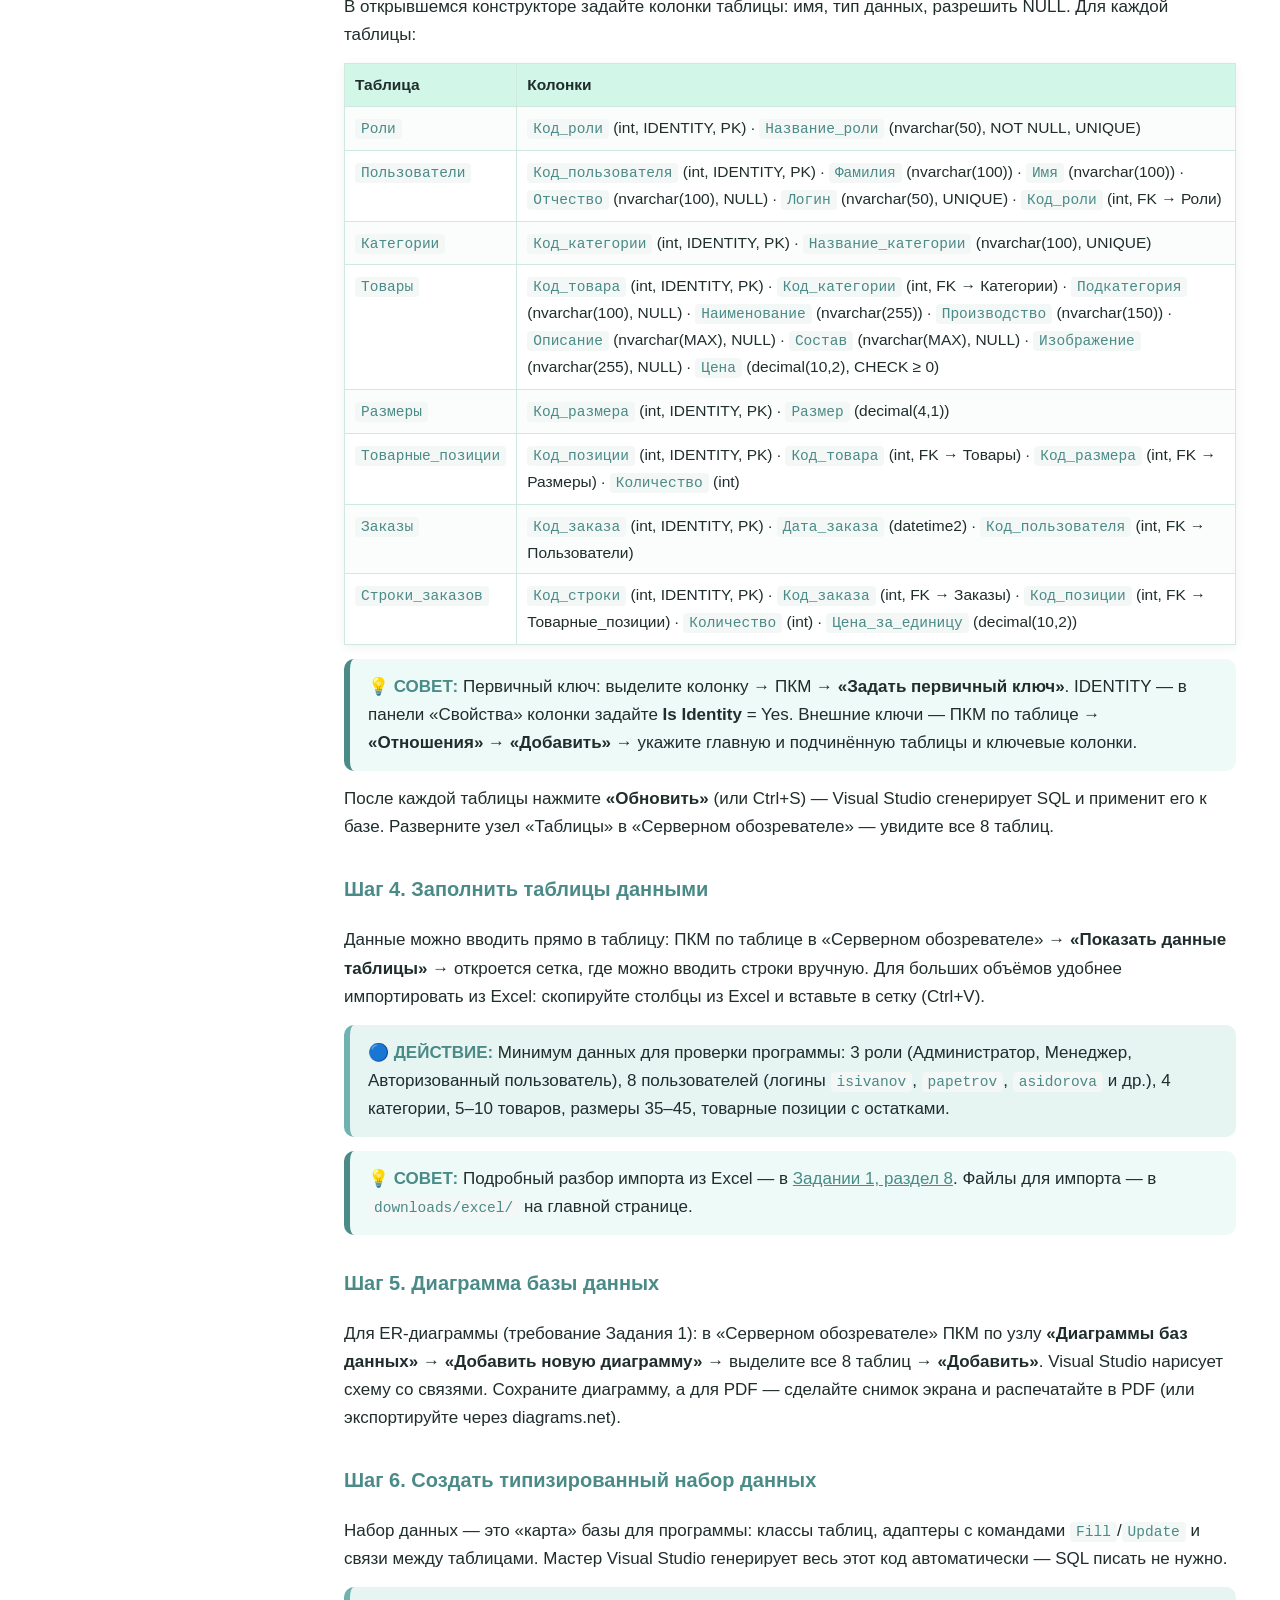
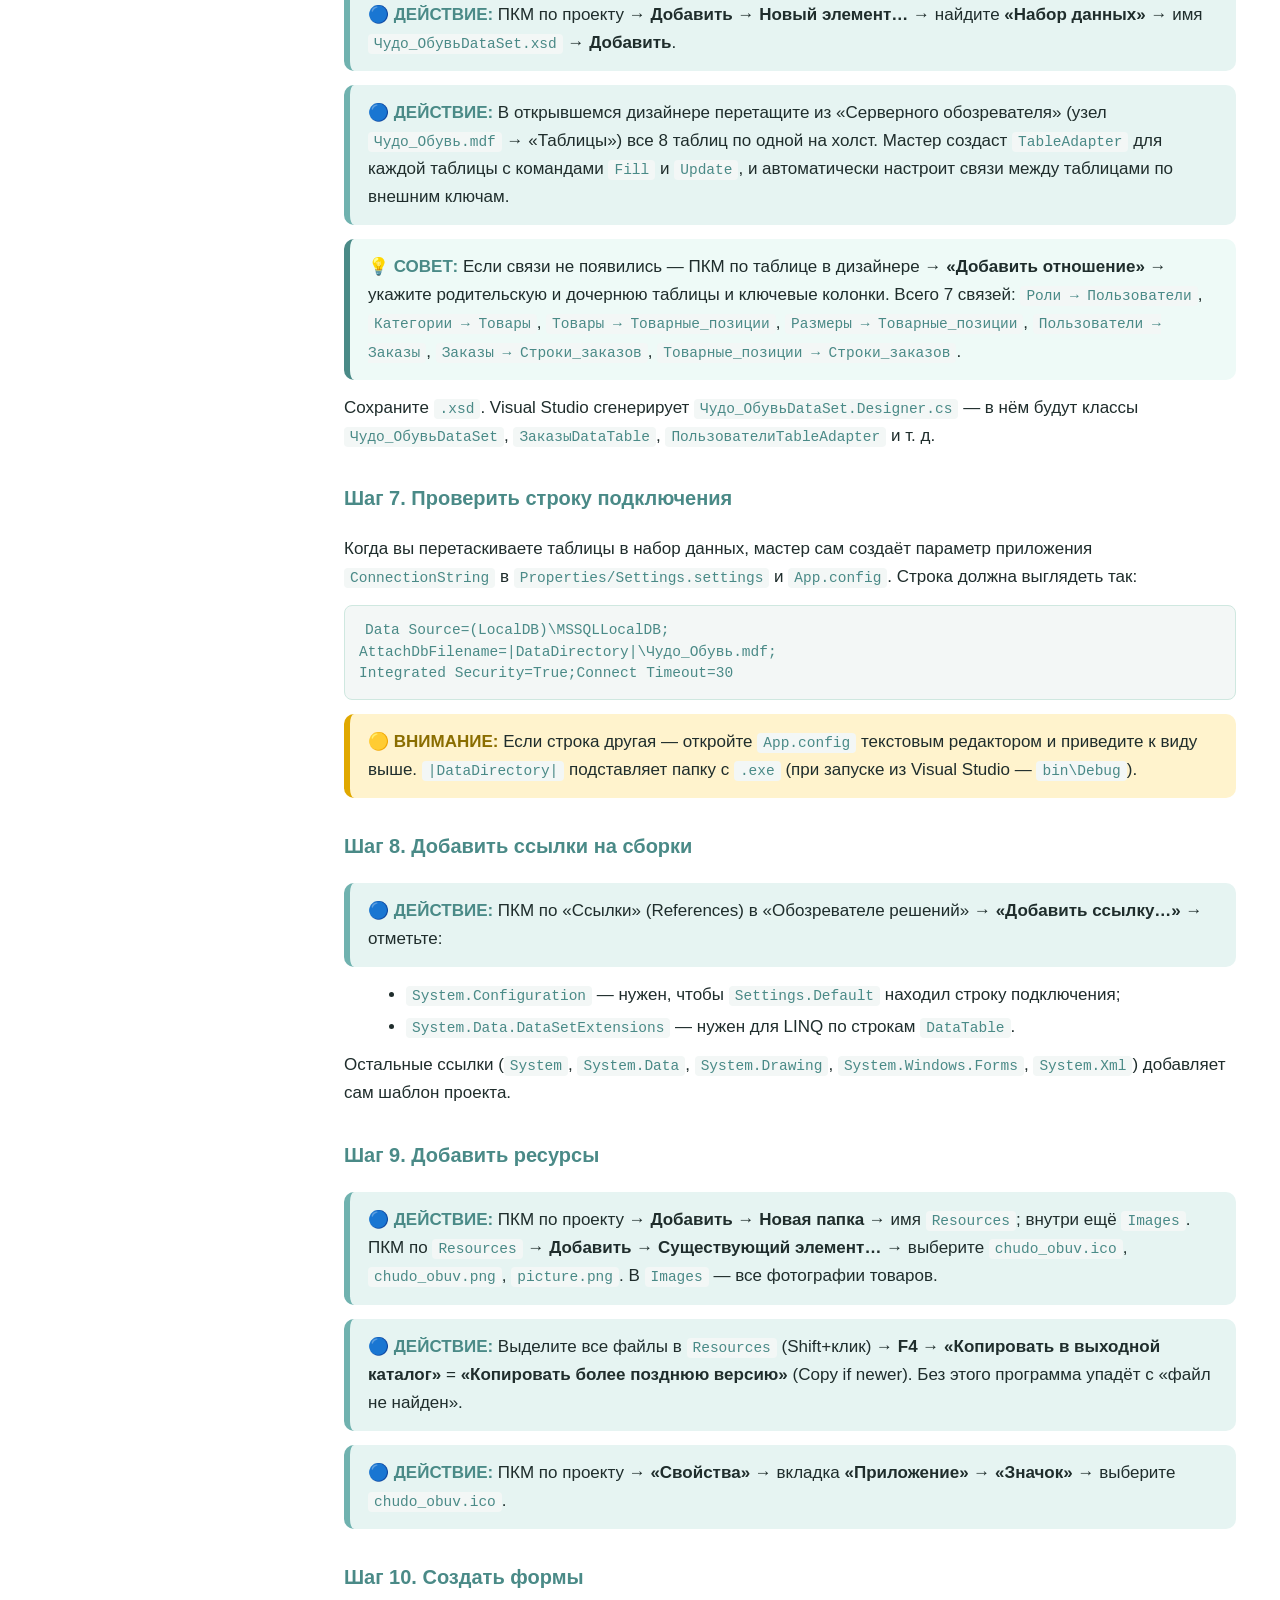
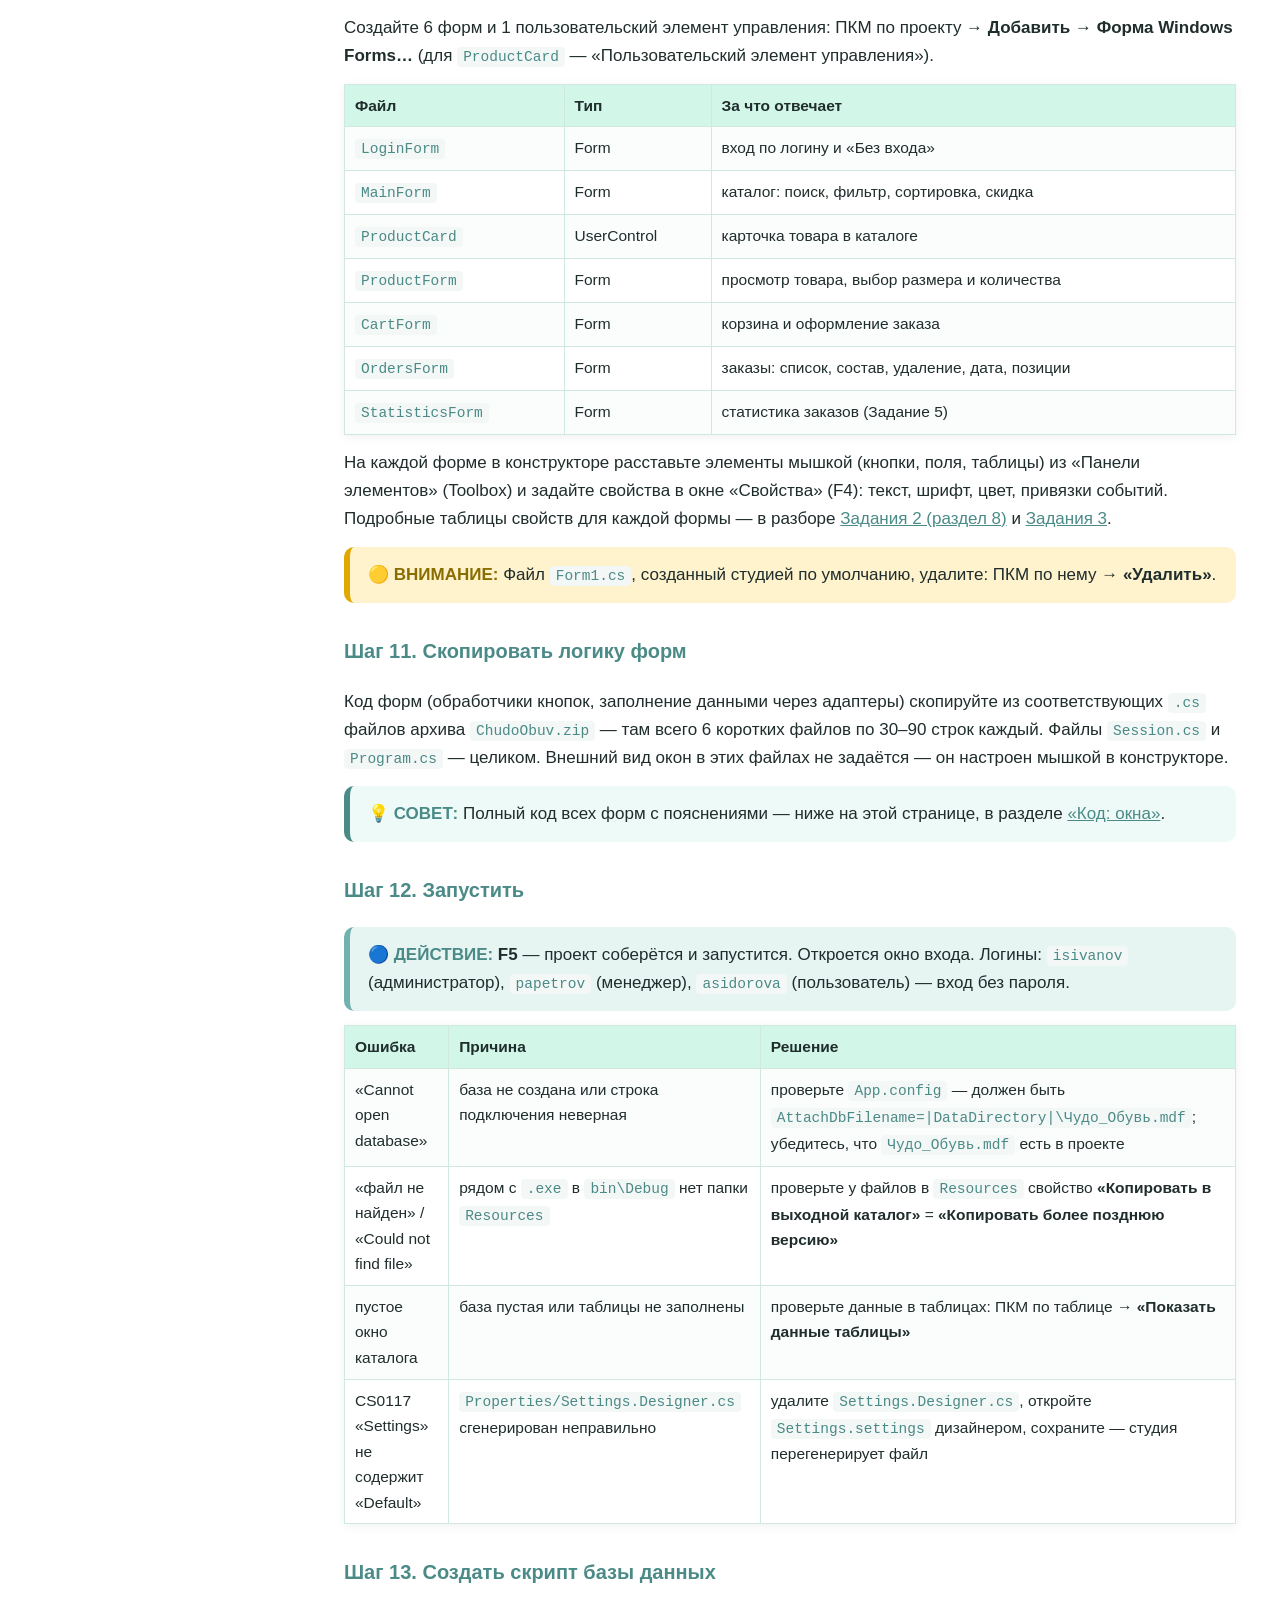
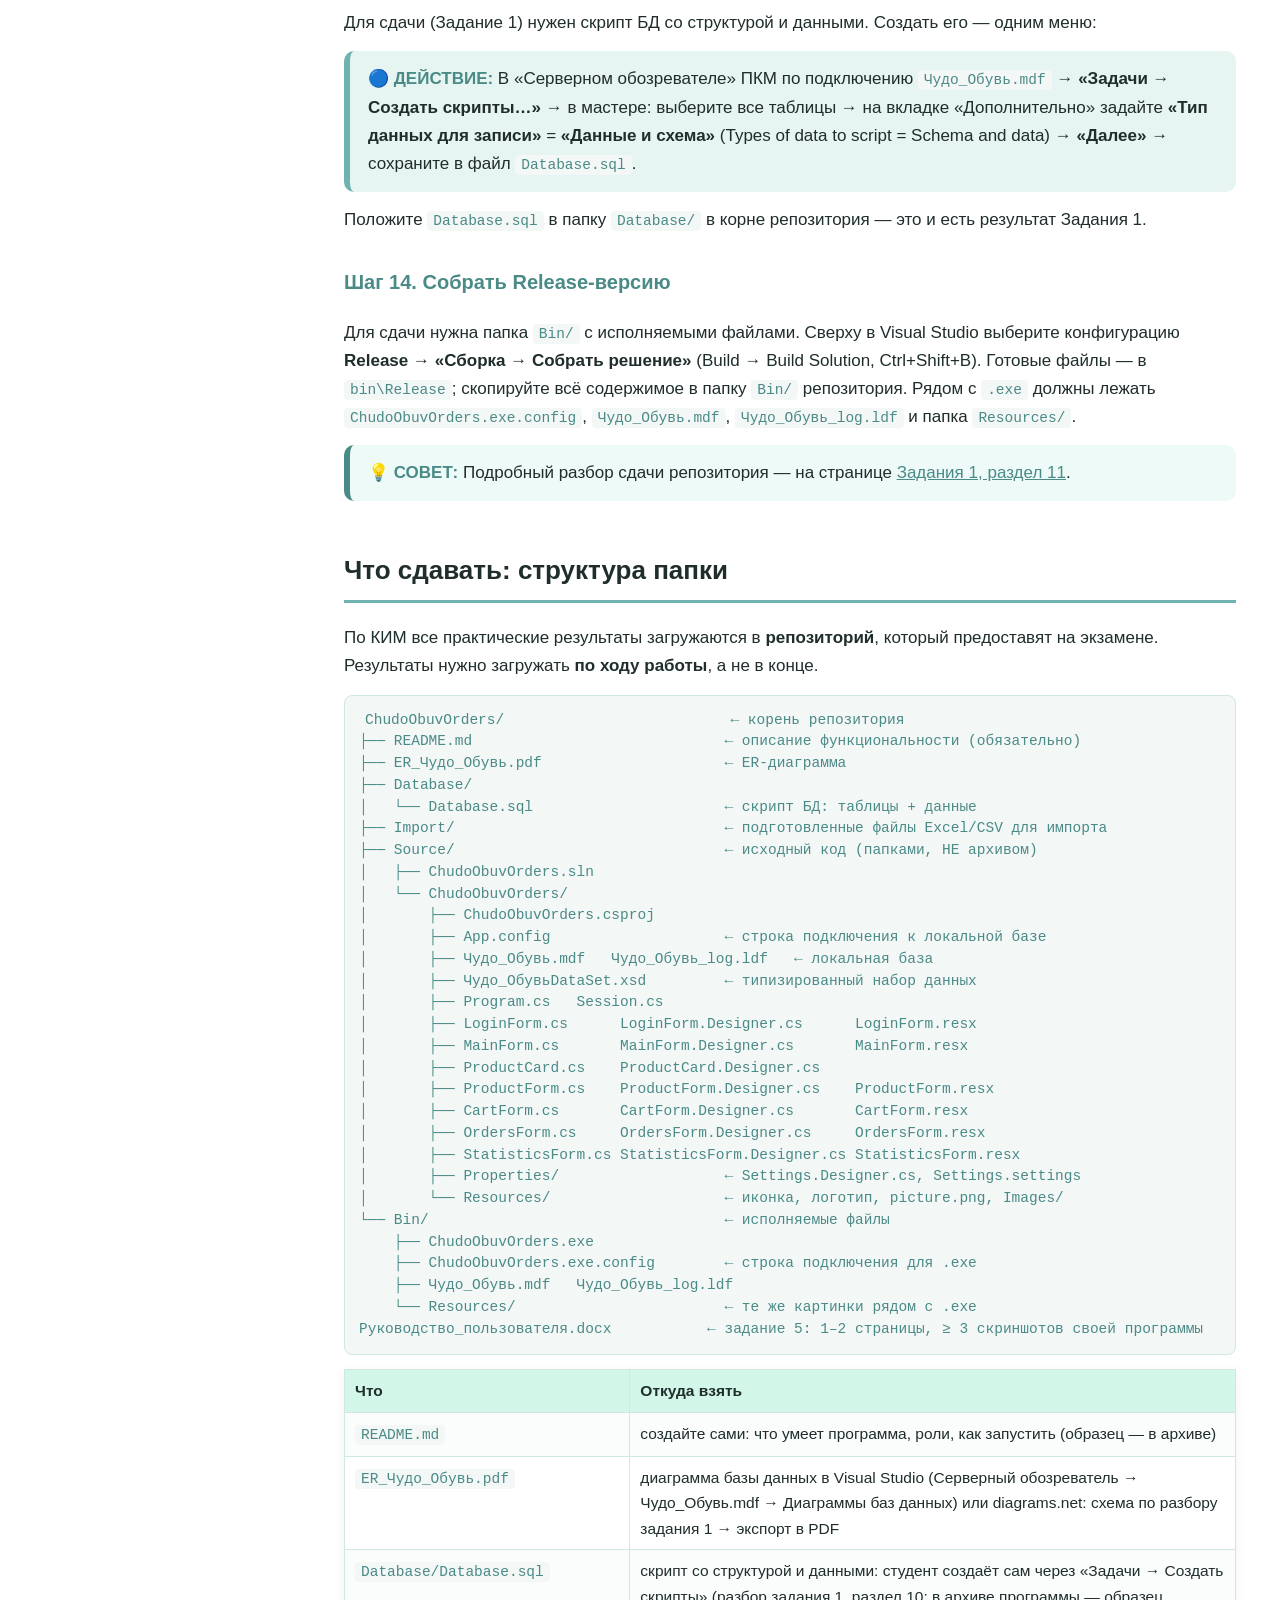
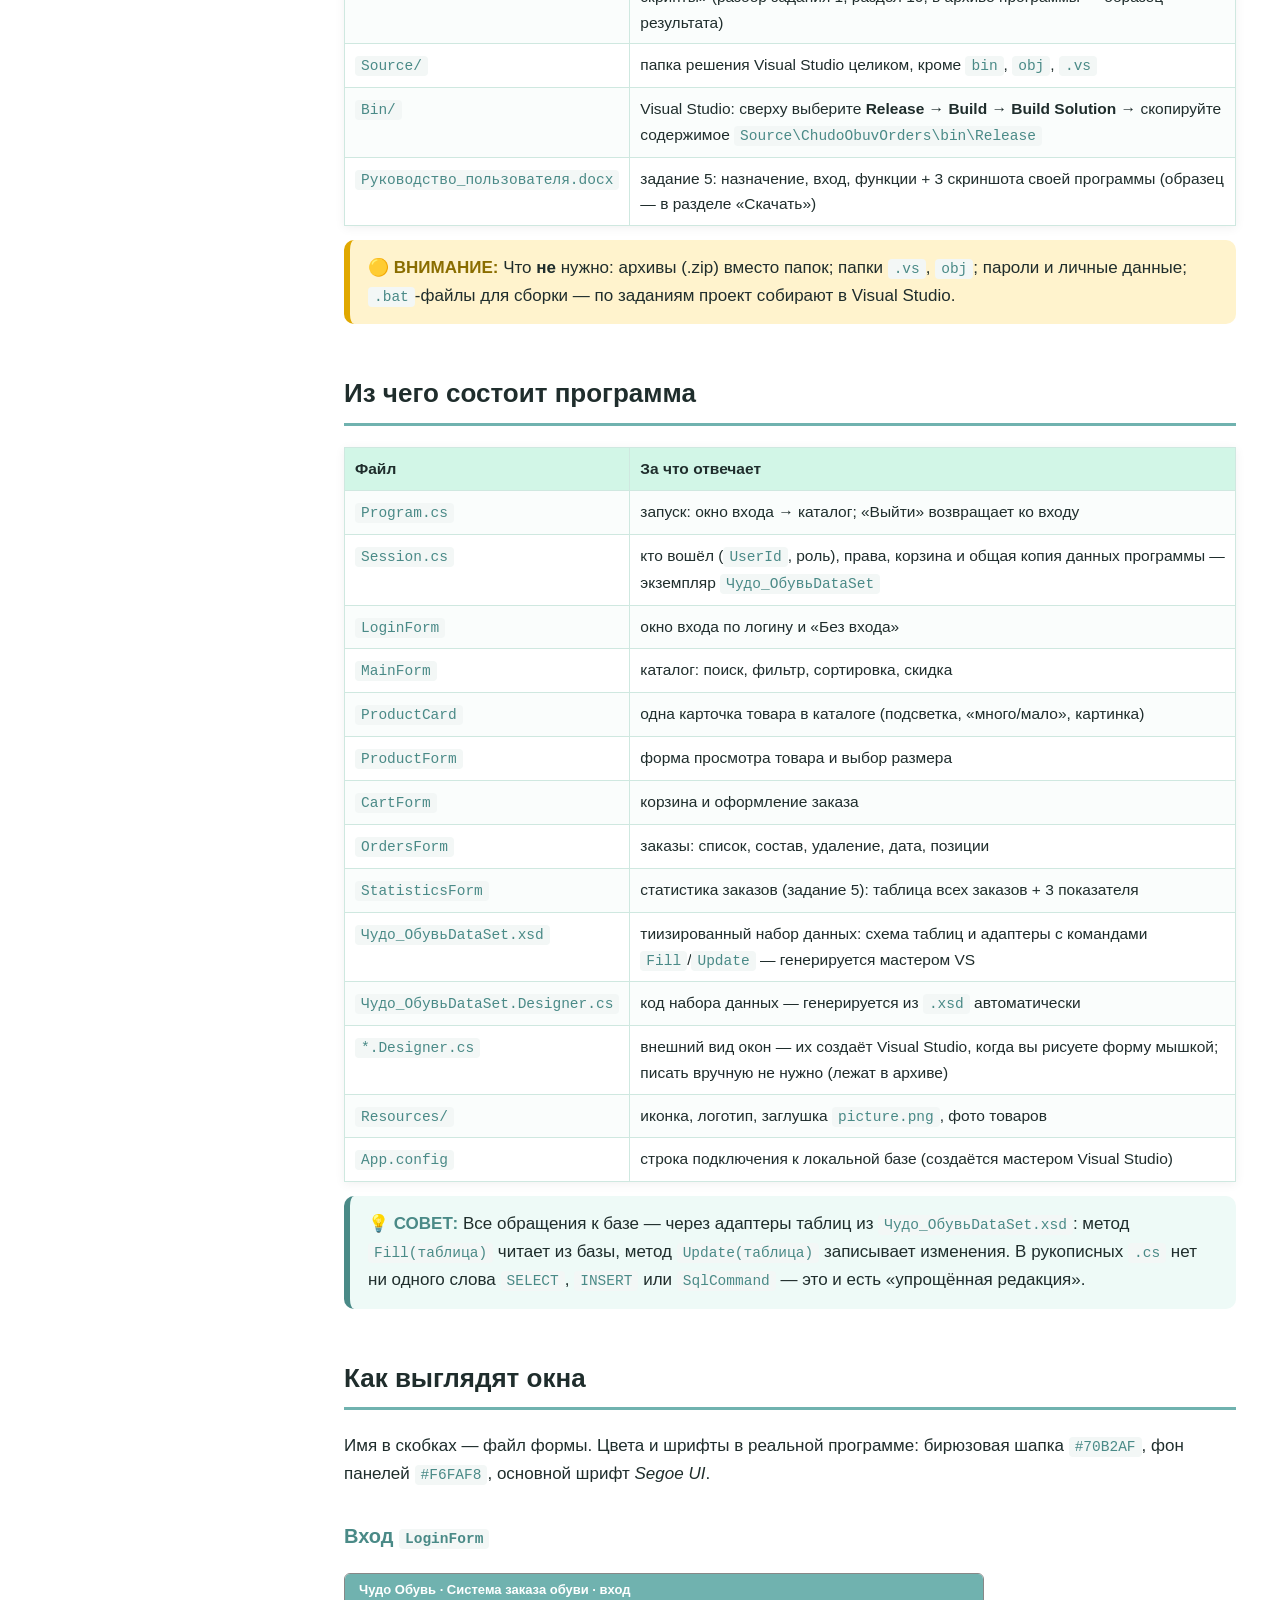
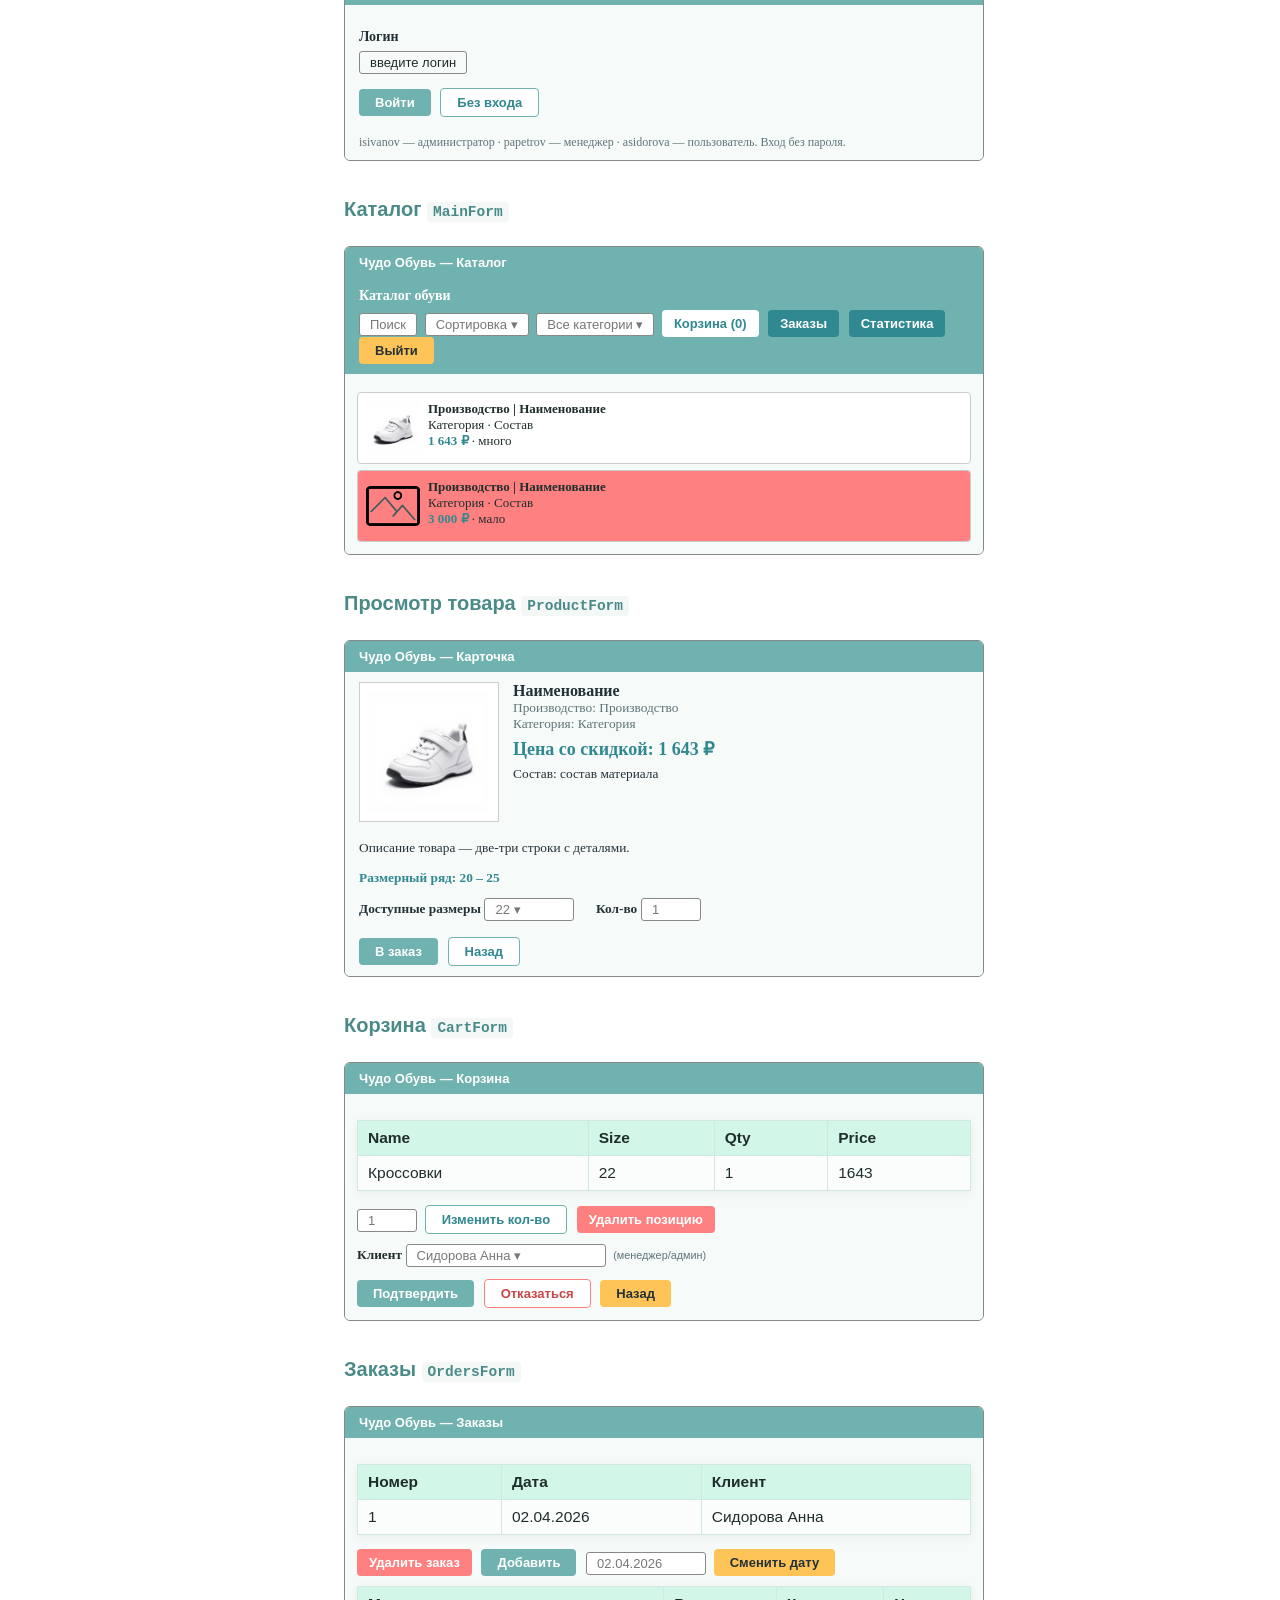
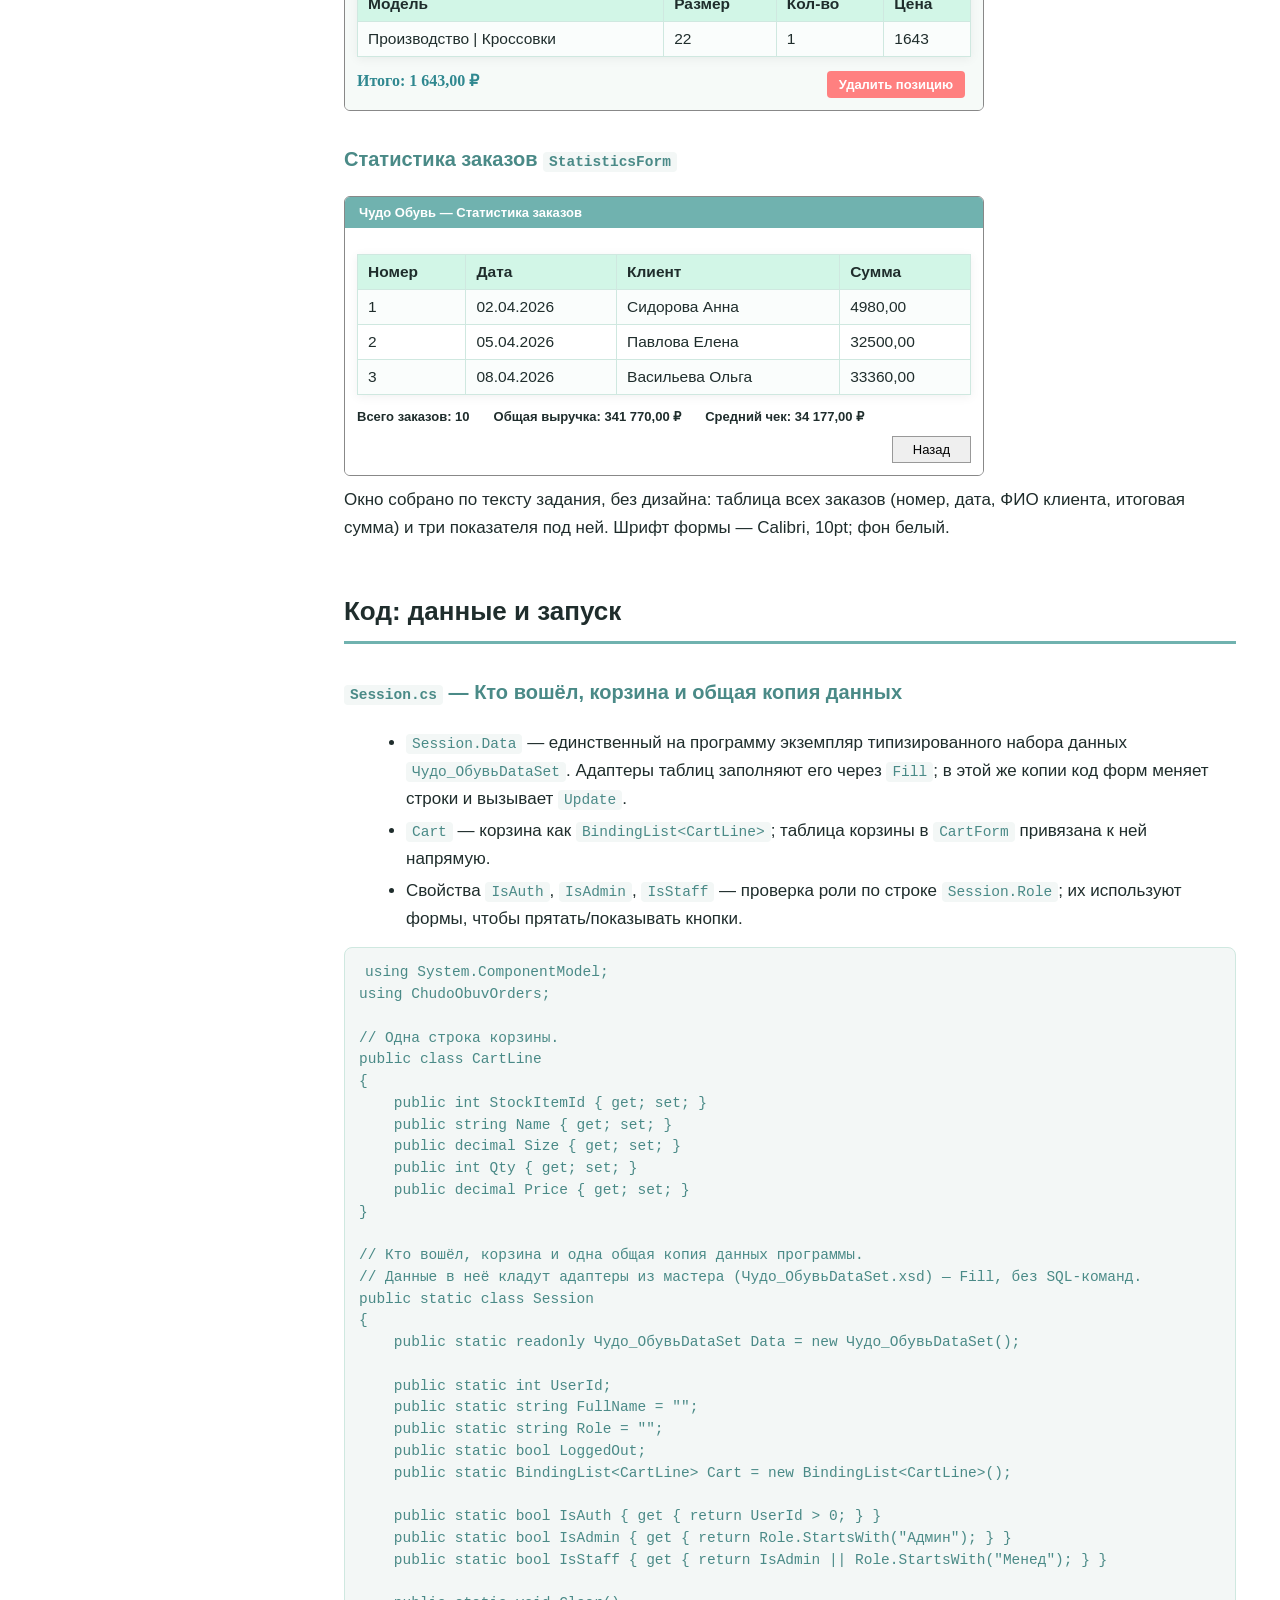
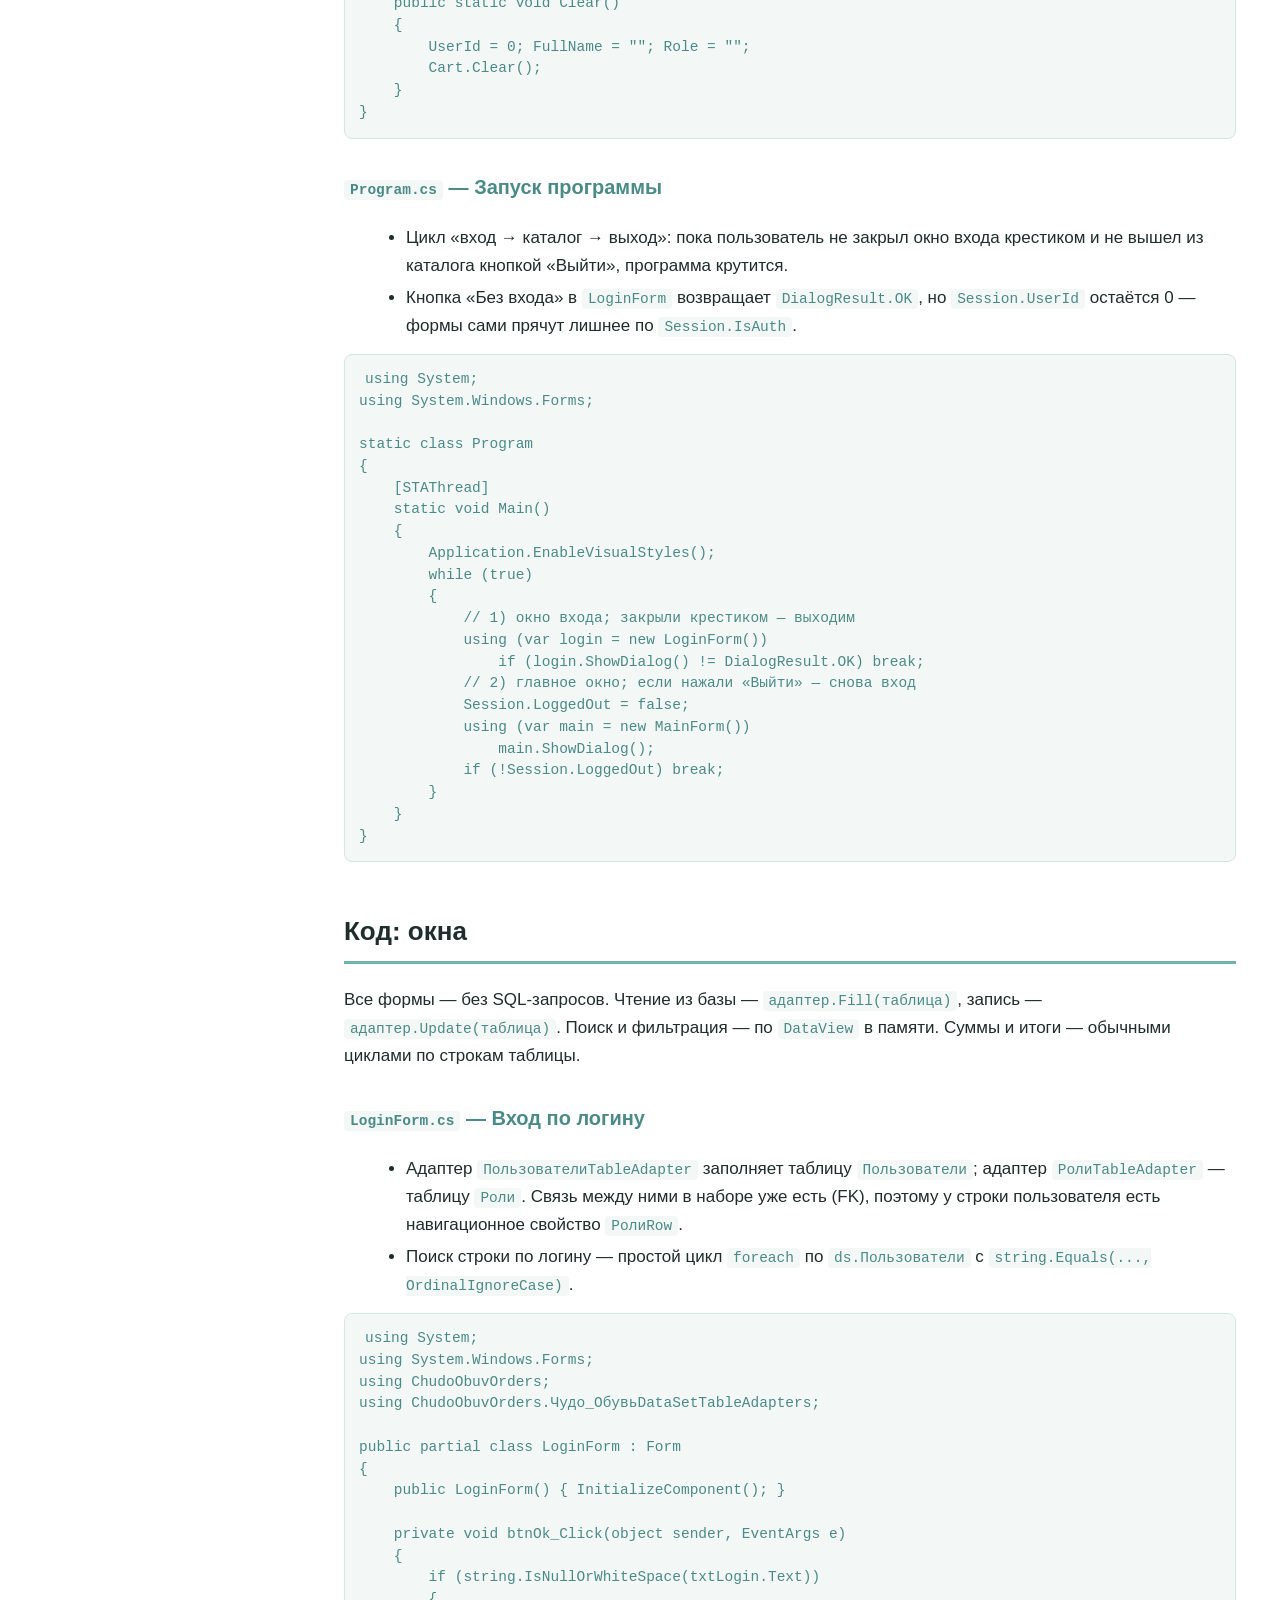
==== commit cf72495e: "Исправление ошибок локальной бд Подключение к бд" ====
--- a/code.html
+++ b/code.html
@@ -2,116 +2,325 @@
 <html lang="ru" data-theme="light"><head><meta charset="UTF-8"><meta name="viewport" content="width=device-width, initial-scale=1.0">
 <title>Код и формы программы — Разбор ДЭ 2027</title><link rel="stylesheet" href="style.css"></head><body>
 <header class="top"><a href="index.html" class="nav-back">← К выбору задания</a>
-<div class="brand"><h1>Код и формы программы</h1><div class="sub">Готовая программа с пояснениями</div></div>
+<div class="brand"><h1>Код и формы программы</h1><div class="sub">Готовая программа с пояснениями · упрощённая редакция</div></div>
 <button class="theme-toggle" id="themeToggle" title="Переключить тему"><span class="theme-icon">🌙</span><span class="theme-label">Тёмная</span></button></header>
-<div class="layout"><nav class="side"><h3>Содержание</h3><a href="#about">Что это за программа</a><a href="#download">Скачать</a><a href="#deliver">Что сдавать: структура папки</a><a href="#parts">Из чего состоит программа</a><a href="#views">Как выглядят окна</a><a href="#code1">Код: данные и запуск</a><a href="#elements">Элементы окон и их свойства</a><a href="#code2">Код: окна</a></nav><main><section id="about"><h2>Что это за программа</h2><p>«Чудо Обувь» — готовое приложение для заказа обуви: <b>C# Windows Forms</b> + <b>SQL Server</b>. Здесь собрано всё в одном месте: скачивание, что сдавать, из чего состоит программа, как выглядят окна и код каждого файла с пояснениями.</p><table><tr><th>Кто вошёл</th><th>Что может</th></tr><tr><td>Гость (без входа)</td><td>смотреть каталог</td></tr><tr><td>Авторизованный пользователь</td><td>каталог с поиском, фильтром и сортировкой; карточка товара; корзина; оформление заказа</td></tr><tr><td>Менеджер</td><td>всё это + список заказов, состав заказа, добавление и удаление заказа, выбор клиента</td></tr><tr><td>Администратор</td><td>всё менеджерское + смена даты заказа и удаление позиции заказа</td></tr></table><p>Задание 5 (вариативная часть) добавляет персоналу окно <b>«Статистика заказов»</b>: таблица всех заказов с итоговыми суммами и три показателя — количество заказов, общая выручка, средний чек. Пошаговый разбор — на странице <a href="tasks/task5.html">Задания 5</a>.</p><p><b>Как окна открываются друг из друга:</b></p><pre><code>Вход (LoginForm)
+<div class="layout"><nav class="side"><h3>Содержание</h3>
+<a href="#about">Что это за программа</a>
+<a href="#download">Скачать</a>
+<a href="#start">Создать с нуля в Visual Studio</a>
+<a href="#deliver">Что сдавать: структура папки</a>
+<a href="#parts">Из чего состоит программа</a>
+<a href="#views">Как выглядят окна</a>
+<a href="#code1">Код: данные и запуск</a>
+<a href="#code2">Код: окна</a>
+</nav><main>
+
+<section id="about"><h2>Что это за программа</h2>
+<p>«Чудо Обувь» — готовое приложение для заказа обуви: <b>C# Windows Forms (.NET Framework 4.8)</b> + <b>Microsoft SQL Server LocalDB</b>. Это упрощённая редакция: минимум рукописного кода, максимум визуального создания форм в конструкторе Visual Studio. <b>В .cs-файлах нет ни одной SQL-команды</b> — все обращения к базе идут через типизированный набор данных <code>Чудо_ОбувьDataSet.xsd</code> и адаптеры таблиц, которые генерирует мастер.</p>
+<table><tr><th>Кто вошёл</th><th>Что может</th></tr>
+<tr><td>Гость (без входа)</td><td>смотреть каталог</td></tr>
+<tr><td>Авторизованный пользователь</td><td>каталог с поиском, фильтром и сортировкой; карточка товара; корзина; оформление заказа</td></tr>
+<tr><td>Менеджер</td><td>всё это + список заказов, состав заказа, добавление и удаление заказа, выбор клиента</td></tr>
+<tr><td>Администратор</td><td>всё менеджерское + смена даты заказа и удаление позиции заказа</td></tr></table>
+<p>Задание 5 (вариативная часть) добавляет персоналу окно <b>«Статистика заказов»</b>: таблица всех заказов с итоговыми суммами и три показателя — количество заказов, общая выручка, средний чек. Пошаговый разбор — на странице <a href="tasks/task5.html">Задания 5</a>.</p>
+<p><b>Как окна открываются друг из друга:</b></p>
+<pre><code>Вход (LoginForm)
    └── Каталог (MainForm) ──► Карточка товара (ProductForm) ──► «В заказ»
           ├── Корзина (CartForm) ──► подтверждение → заказ в базе
           └── Заказы (OrdersForm)        [менеджер, администратор]
-                 └── «Добавить» ──► Каталог (режим выбора) ──► Корзина ──► выбор клиента</code></pre></section><section id="download"><h2>Скачать</h2>
-<div class="block action"><a href="downloads/ChudoObuv.zip" download><b>⬇ ChudoObuv.zip</b></a> — <b>программа, по которой написан весь разбор</b> (упрощённая): исходный код и окна (<code>*.Designer.cs</code>), проект <code>.sln</code>, ресурсы, скрипты <code>Database.sql</code> и <code>Проверка.sql</code>, <code>Собрать.bat</code>, README. Содержит все 5 заданий: каталог, заказы и окно <b>«Статистика заказов»</b>.</div>
-<div class="block action"><a href="downloads/ChudoObuvOrders.zip" download><b>⬇ ChudoObuvOrders.zip</b></a> — <b>полная версия</b> программы: слои <code>Data</code>, <code>Models</code>, <code>Forms</code>, <code>UI</code>, типизированный набор данных, отдельные окна состава заказа и выбора товара/клиента. Содержит все 5 заданий, включая <code>StatisticsForm</code> и <code>StatisticsRepository</code>. Сложнее для разбора, но показывает, как программу можно развивать дальше.</div>
-<div class="block action"><a href="downloads/Руководство_пользователя.docx" download><b>⬇ Руководство_пользователя.docx</b></a> — <b>образец документации из задания 5</b>: назначение, вход, возможности, 3 скриншота, 2 страницы. Замените скриншоты на снимки своей программы и сдайте вместе с кодом.</div>
+                 └── «Добавить» ──► Каталог (режим выбора) ──► Корзина ──► выбор клиента</code></pre>
+<p>Окно <b>Статистика заказов</b> (StatisticsForm) открывается из каталога по кнопке «Статистика» — только у менеджера и администратора.</p>
+</section>
+
+<section id="download"><h2>Скачать</h2>
+<div class="block action"><a href="downloads/ChudoObuv.zip" download><b>⬇ ChudoObuv.zip</b></a> — <b>архив — это по сути то, что студент сдаёт на экзамене</b>: программа (исходный код <code>*.cs</code> и <code>*.Designer.cs</code>, файл решения <code>.sln</code>, готовая локальная база <code>Чудо_Обувь.mdf</code>), скрипт БД <code>Database/Database.sql</code> (результат задания 1), <code>README.md</code> и руководство пользователя <code>Руководство_пользователя.docx</code>. Содержит все 5 заданий: каталог, заказы и окно «Статистика заказов».</div>
+<div class="block action"><a href="downloads/Руководство_пользователя.docx" download><b>⬇ Руководство_пользователя.docx</b></a> — <b>образец документации из задания 5</b>: назначение, вход, возможности, скриншоты. Замените скриншоты на снимки своей программы и сдайте вместе с кодом.</div>
 <div class="block action"><a href="downloads/Задания.docx" download><b>⬇ Задания.docx</b></a> — тексты всех 5 заданий в одном документе (то же, что читаете на экзамене, включая вариативную часть).</div>
 <div class="block action"><b>⬇ Материалы КИМ (приложения):</b> <a href="downloads/kim/Прил_1_ОЗ_КИМ_09.02.07-2-2027.docx" download>Прил_1 — предметная область</a> · <a href="downloads/kim/Прил_2_ОЗ_КИМ_09.02.07-2-2027.rar" download>Прил_2 — ресурсы и файлы импорта (rar)</a> · <a href="downloads/kim/Прил_3_ОЗ_КИМ_09.02.07-2-2027.docx" download>Прил_3 — руководство по стилю</a>. Это файлы, которые заказчик «прикладывает» к заданиям 1–2; прилагаются к разбору, чтобы работать было не в отрыве от КИМ.</div>
-<div class="block warn">В архивах <b>исходный код</b>, готового <code>.exe</code> там нет. Получить программу можно за один клик: <b>двойной щелчок по <code>Собрать.bat</code></b> (в <code>ChudoObuv.zip</code>) — он соберёт <code>Bin\ChudoObuvOrders.exe</code> штатным компилятором из Windows (Visual Studio не нужна). Либо откройте <code>ChudoObuvOrders.sln</code> в Visual Studio → Release → Build Solution. Строка подключения в <code>App.config</code> уже настроена на локальную базу <code>Чудо_Обувь.mdf</code> (LocalDB встроен в студию, права администратора не нужны). Останется создать базу и выполнить скрипт — см. README ниже.</div>
-<div class="block warn">Проект в Visual Studio нужно назвать <code>ChudoObuvOrders</code> — под этим именем мастер подключения сохраняет строку подключения, которую читает <code>Db.cs</code>. Пошаговая сборка — в разборе задания 2.</div></section><section id="deliver"><h2>Что сдавать: структура папки</h2><p>По КИМ все практические результаты загружаются в <b>репозиторий</b>, который предоставят на экзамене. Результаты нужно загружать <b>по ходу работы</b>, а не в конце.</p><pre><code>ChudoObuvOrders/                          ← корень репозитория
+<div class="block tip">В архиве — <b>исходный код</b>, готового <code>.exe</code> там нет. Программу собирают в Visual Studio: откройте <code>ChudoObuvOrders.sln</code> → <b>F5</b>. Никакого <code>.bat</code>-файла для сборки нет и быть не должно — по заданиям экзамена студент создаёт проект с нуля сам, поэтому важно уметь пройтись по шагам ниже.</div>
+</section>
+
+<section id="start"><h2>Как создать всё в Visual Studio</h2>
+<p>Программу собирают <b>только в Visual Studio</b> — никаких <code>.bat</code>-файлов и внешних компиляторов. Разбор соответствует <b>профильному уровню</b> ДЭ 09.02.07-2-2027: задания 1–4 — инвариативная часть, задание 5 — вариативная. Ниже — полный разбор по шагам: проект, база данных, таблицы, данные, набор данных, формы, код, запуск. Каждое действие — мышкой в меню Visual Studio и SQL Server; SQL-запросы писать не нужно.</p>
+
+<h3>Шаг 1. Создать проект</h3>
+<div class="block action"><b>Файл → Создать → Проект…</b> → в поиске введите <code>Windows Forms</code> → выберите шаблон <b>«Приложение Windows Forms (.NET Framework)»</b> (важно: именно «.NET Framework», не «.NET»/«.NET Core») → <b>Далее</b>.</div>
+<table><tr><th>Поле</th><th>Значение</th></tr>
+<tr><td>Имя проекта</td><td><code>ChudoObuvOrders</code></td></tr>
+<tr><td>Расположение</td><td>любая папка</td></tr>
+<tr><td>Платформа</td><td><b>.NET Framework 4.8</b></td></tr></table>
+<div class="block warn">Имя проекта обязательно <code>ChudoObuvOrders</code> — под этим именем мастер сохраняет строку подключения, которую читает <code>Чудо_ОбувьDataSet.Designer.cs</code> через <code>ChudoObuvOrders.Properties.Settings.Default.ConnectionString</code>.</div>
+
+<h3>Шаг 2. Добавить локальную базу данных</h3>
+<p>База хранится файлом <code>.mdf</code> прямо в папке проекта. Используется <b>LocalDB</b> — лёгкая версия SQL Server, встроенная в Visual Studio; имя сервера и права администратора не нужны.</p>
+<div class="block action">В «Обозревателе решений» ПКМ по проекту <code>ChudoObuvOrders</code> → <b>Добавить → Новый элемент…</b> (Ctrl+Shift+A) → найдите <b>«База данных на основе служб (SQL Server)»</b> → имя <code>Чудо_Обувь.mdf</code> → <b>Добавить</b>.</div>
+<div class="block action">Щёлкните по <code>Чудо_Обувь.mdf</code> в «Обозревателе решений» → <b>F4</b> → свойство <b>«Копировать в выходной каталог»</b> = <b>«Копировать более позднюю версию»</b> (Copy if newer). Без этого база не попадёт в <code>bin\Debug</code> и программа не запустится.</div>
+<p>Двойной клик по <code>Чудо_Обувь.mdf</code> — в «Серверном обозревателе» (слева) появится подключение <code>(LocalDB)\MSSQLLocalDB\…Чудо_Обувь.mdf</code>. База пока пустая — таблицы создадим на следующем шаге.</p>
+
+<h3>Шаг 3. Создать таблицы в конструкторе</h3>
+<p>Таблицы создаются мышкой в конструкторе SQL Server — прямо внутри Visual Studio. SQL писать не нужно.</p>
+<div class="block action">В «Серверном обозревателе» разверните подключение <code>Чудо_Обувь.mdf</code> → ПКМ по узлу <b>«Таблицы»</b> → <b>«Добавить новую таблицу»</b>.</div>
+<p>В открывшемся конструкторе задайте колонки таблицы: имя, тип данных, разрешить NULL. Для каждой таблицы:</p>
+<table><tr><th>Таблица</th><th>Колонки</th></tr>
+<tr><td><code>Роли</code></td><td><code>Код_роли</code> (int, IDENTITY, PK) · <code>Название_роли</code> (nvarchar(50), NOT NULL, UNIQUE)</td></tr>
+<tr><td><code>Пользователи</code></td><td><code>Код_пользователя</code> (int, IDENTITY, PK) · <code>Фамилия</code> (nvarchar(100)) · <code>Имя</code> (nvarchar(100)) · <code>Отчество</code> (nvarchar(100), NULL) · <code>Логин</code> (nvarchar(50), UNIQUE) · <code>Код_роли</code> (int, FK → Роли)</td></tr>
+<tr><td><code>Категории</code></td><td><code>Код_категории</code> (int, IDENTITY, PK) · <code>Название_категории</code> (nvarchar(100), UNIQUE)</td></tr>
+<tr><td><code>Товары</code></td><td><code>Код_товара</code> (int, IDENTITY, PK) · <code>Код_категории</code> (int, FK → Категории) · <code>Подкатегория</code> (nvarchar(100), NULL) · <code>Наименование</code> (nvarchar(255)) · <code>Производство</code> (nvarchar(150)) · <code>Описание</code> (nvarchar(MAX), NULL) · <code>Состав</code> (nvarchar(MAX), NULL) · <code>Изображение</code> (nvarchar(255), NULL) · <code>Цена</code> (decimal(10,2), CHECK ≥ 0)</td></tr>
+<tr><td><code>Размеры</code></td><td><code>Код_размера</code> (int, IDENTITY, PK) · <code>Размер</code> (decimal(4,1))</td></tr>
+<tr><td><code>Товарные_позиции</code></td><td><code>Код_позиции</code> (int, IDENTITY, PK) · <code>Код_товара</code> (int, FK → Товары) · <code>Код_размера</code> (int, FK → Размеры) · <code>Количество</code> (int)</td></tr>
+<tr><td><code>Заказы</code></td><td><code>Код_заказа</code> (int, IDENTITY, PK) · <code>Дата_заказа</code> (datetime2) · <code>Код_пользователя</code> (int, FK → Пользователи)</td></tr>
+<tr><td><code>Строки_заказов</code></td><td><code>Код_строки</code> (int, IDENTITY, PK) · <code>Код_заказа</code> (int, FK → Заказы) · <code>Код_позиции</code> (int, FK → Товарные_позиции) · <code>Количество</code> (int) · <code>Цена_за_единицу</code> (decimal(10,2))</td></tr></table>
+<div class="block tip">Первичный ключ: выделите колонку → ПКМ → <b>«Задать первичный ключ»</b>. IDENTITY — в панели «Свойства» колонки задайте <b>Is Identity</b> = Yes. Внешние ключи — ПКМ по таблице → <b>«Отношения»</b> → <b>«Добавить»</b> → укажите главную и подчинённую таблицы и ключевые колонки.</div>
+<p>После каждой таблицы нажмите <b>«Обновить»</b> (или Ctrl+S) — Visual Studio сгенерирует SQL и применит его к базе. Разверните узел «Таблицы» в «Серверном обозревателе» — увидите все 8 таблиц.</p>
+
+<h3>Шаг 4. Заполнить таблицы данными</h3>
+<p>Данные можно вводить прямо в таблицу: ПКМ по таблице в «Серверном обозревателе» → <b>«Показать данные таблицы»</b> → откроется сетка, где можно вводить строки вручную. Для больших объёмов удобнее импортировать из Excel: скопируйте столбцы из Excel и вставьте в сетку (Ctrl+V).</p>
+<div class="block action">Минимум данных для проверки программы: 3 роли (Администратор, Менеджер, Авторизованный пользователь), 8 пользователей (логины <code>isivanov</code>, <code>papetrov</code>, <code>asidorova</code> и др.), 4 категории, 5–10 товаров, размеры 35–45, товарные позиции с остатками.</div>
+<div class="block tip">Подробный разбор импорта из Excel — в <a href="tasks/task1.html#excel">Задании 1, раздел 8</a>. Файлы для импорта — в <code>downloads/excel/</code> на главной странице.</div>
+
+<h3>Шаг 5. Диаграмма базы данных</h3>
+<p>Для ER-диаграммы (требование Задания 1): в «Серверном обозревателе» ПКМ по узлу <b>«Диаграммы баз данных»</b> → <b>«Добавить новую диаграмму»</b> → выделите все 8 таблиц → <b>«Добавить»</b>. Visual Studio нарисует схему со связями. Сохраните диаграмму, а для PDF — сделайте снимок экрана и распечатайте в PDF (или экспортируйте через diagrams.net).</p>
+
+<h3>Шаг 6. Создать типизированный набор данных</h3>
+<p>Набор данных — это «карта» базы для программы: классы таблиц, адаптеры с командами <code>Fill</code>/<code>Update</code> и связи между таблицами. Мастер Visual Studio генерирует весь этот код автоматически — SQL писать не нужно.</p>
+<div class="block action">ПКМ по проекту → <b>Добавить → Новый элемент…</b> → найдите <b>«Набор данных»</b> → имя <code>Чудо_ОбувьDataSet.xsd</code> → <b>Добавить</b>.</div>
+<div class="block action">В открывшемся дизайнере перетащите из «Серверного обозревателя» (узел <code>Чудо_Обувь.mdf</code> → «Таблицы») все 8 таблиц по одной на холст. Мастер создаст <code>TableAdapter</code> для каждой таблицы с командами <code>Fill</code> и <code>Update</code>, и автоматически настроит связи между таблицами по внешним ключам.</div>
+<div class="block tip">Если связи не появились — ПКМ по таблице в дизайнере → <b>«Добавить отношение»</b> → укажите родительскую и дочернюю таблицы и ключевые колонки. Всего 7 связей: <code>Роли → Пользователи</code>, <code>Категории → Товары</code>, <code>Товары → Товарные_позиции</code>, <code>Размеры → Товарные_позиции</code>, <code>Пользователи → Заказы</code>, <code>Заказы → Строки_заказов</code>, <code>Товарные_позиции → Строки_заказов</code>.</div>
+<p>Сохраните <code>.xsd</code>. Visual Studio сгенерирует <code>Чудо_ОбувьDataSet.Designer.cs</code> — в нём будут классы <code>Чудо_ОбувьDataSet</code>, <code>ЗаказыDataTable</code>, <code>ПользователиTableAdapter</code> и т. д.</p>
+
+<h3>Шаг 7. Проверить строку подключения</h3>
+<p>Когда вы перетаскиваете таблицы в набор данных, мастер сам создаёт параметр приложения <code>ConnectionString</code> в <code>Properties/Settings.settings</code> и <code>App.config</code>. Строка должна выглядеть так:</p>
+<pre><code>Data Source=(LocalDB)\MSSQLLocalDB;
+AttachDbFilename=|DataDirectory|\Чудо_Обувь.mdf;
+Integrated Security=True;Connect Timeout=30</code></pre>
+<div class="block warn">Если строка другая — откройте <code>App.config</code> текстовым редактором и приведите к виду выше. <code>|DataDirectory|</code> подставляет папку с <code>.exe</code> (при запуске из Visual Studio — <code>bin\Debug</code>).</div>
+
+<h3>Шаг 8. Добавить ссылки на сборки</h3>
+<div class="block action">ПКМ по «Ссылки» (References) в «Обозревателе решений» → <b>«Добавить ссылку…»</b> → отметьте:</div>
+<ul><li><code>System.Configuration</code> — нужен, чтобы <code>Settings.Default</code> находил строку подключения;</li>
+<li><code>System.Data.DataSetExtensions</code> — нужен для LINQ по строкам <code>DataTable</code>.</li></ul>
+<p>Остальные ссылки (<code>System</code>, <code>System.Data</code>, <code>System.Drawing</code>, <code>System.Windows.Forms</code>, <code>System.Xml</code>) добавляет сам шаблон проекта.</p>
+
+<h3>Шаг 9. Добавить ресурсы</h3>
+<div class="block action">ПКМ по проекту → <b>Добавить → Новая папка</b> → имя <code>Resources</code>; внутри ещё <code>Images</code>. ПКМ по <code>Resources</code> → <b>Добавить → Существующий элемент…</b> → выберите <code>chudo_obuv.ico</code>, <code>chudo_obuv.png</code>, <code>picture.png</code>. В <code>Images</code> — все фотографии товаров.</div>
+<div class="block action">Выделите все файлы в <code>Resources</code> (Shift+клик) → <b>F4</b> → <b>«Копировать в выходной каталог»</b> = <b>«Копировать более позднюю версию»</b> (Copy if newer). Без этого программа упадёт с «файл не найден».</div>
+<div class="block action">ПКМ по проекту → <b>«Свойства»</b> → вкладка <b>«Приложение»</b> → <b>«Значок»</b> → выберите <code>chudo_obuv.ico</code>.</div>
+
+<h3>Шаг 10. Создать формы</h3>
+<p>Создайте 6 форм и 1 пользовательский элемент управления: ПКМ по проекту → <b>Добавить → Форма Windows Forms…</b> (для <code>ProductCard</code> — «Пользовательский элемент управления»).</p>
+<table><tr><th>Файл</th><th>Тип</th><th>За что отвечает</th></tr>
+<tr><td><code>LoginForm</code></td><td>Form</td><td>вход по логину и «Без входа»</td></tr>
+<tr><td><code>MainForm</code></td><td>Form</td><td>каталог: поиск, фильтр, сортировка, скидка</td></tr>
+<tr><td><code>ProductCard</code></td><td>UserControl</td><td>карточка товара в каталоге</td></tr>
+<tr><td><code>ProductForm</code></td><td>Form</td><td>просмотр товара, выбор размера и количества</td></tr>
+<tr><td><code>CartForm</code></td><td>Form</td><td>корзина и оформление заказа</td></tr>
+<tr><td><code>OrdersForm</code></td><td>Form</td><td>заказы: список, состав, удаление, дата, позиции</td></tr>
+<tr><td><code>StatisticsForm</code></td><td>Form</td><td>статистика заказов (Задание 5)</td></tr></table>
+<p>На каждой форме в конструкторе расставьте элементы мышкой (кнопки, поля, таблицы) из «Панели элементов» (Toolbox) и задайте свойства в окне «Свойства» (F4): текст, шрифт, цвет, привязки событий. Подробные таблицы свойств для каждой формы — в разборе <a href="tasks/task2.html#forms">Задания 2 (раздел 8)</a> и <a href="tasks/task3.html#forms">Задания 3</a>.</p>
+<div class="block warn">Файл <code>Form1.cs</code>, созданный студией по умолчанию, удалите: ПКМ по нему → <b>«Удалить»</b>.</div>
+
+<h3>Шаг 11. Скопировать логику форм</h3>
+<p>Код форм (обработчики кнопок, заполнение данными через адаптеры) скопируйте из соответствующих <code>.cs</code> файлов архива <code>ChudoObuv.zip</code> — там всего 6 коротких файлов по 30–90 строк каждый. Файлы <code>Session.cs</code> и <code>Program.cs</code> — целиком. Внешний вид окон в этих файлах не задаётся — он настроен мышкой в конструкторе.</p>
+<div class="block tip">Полный код всех форм с пояснениями — ниже на этой странице, в разделе <a href="#code2">«Код: окна»</a>.</div>
+
+<h3>Шаг 12. Запустить</h3>
+<div class="block action"><b>F5</b> — проект соберётся и запустится. Откроется окно входа. Логины: <code>isivanov</code> (администратор), <code>papetrov</code> (менеджер), <code>asidorova</code> (пользователь) — вход без пароля.</div>
+<table><tr><th>Ошибка</th><th>Причина</th><th>Решение</th></tr>
+<tr><td>«Cannot open database»</td><td>база не создана или строка подключения неверная</td><td>проверьте <code>App.config</code> — должен быть <code>AttachDbFilename=|DataDirectory|\Чудо_Обувь.mdf</code>; убедитесь, что <code>Чудо_Обувь.mdf</code> есть в проекте</td></tr>
+<tr><td>«файл не найден» / «Could not find file»</td><td>рядом с <code>.exe</code> в <code>bin\Debug</code> нет папки <code>Resources</code></td><td>проверьте у файлов в <code>Resources</code> свойство <b>«Копировать в выходной каталог»</b> = <b>«Копировать более позднюю версию»</b></td></tr>
+<tr><td>пустое окно каталога</td><td>база пустая или таблицы не заполнены</td><td>проверьте данные в таблицах: ПКМ по таблице → <b>«Показать данные таблицы»</b></td></tr>
+<tr><td>CS0117 «Settings» не содержит «Default»</td><td><code>Properties/Settings.Designer.cs</code> сгенерирован неправильно</td><td>удалите <code>Settings.Designer.cs</code>, откройте <code>Settings.settings</code> дизайнером, сохраните — студия перегенерирует файл</td></tr></table>
+
+<h3>Шаг 13. Создать скрипт базы данных</h3>
+<p>Для сдачи (Задание 1) нужен скрипт БД со структурой и данными. Создать его — одним меню:</p>
+<div class="block action">В «Серверном обозревателе» ПКМ по подключению <code>Чудо_Обувь.mdf</code> → <b>«Задачи → Создать скрипты…»</b> → в мастере: выберите все таблицы → на вкладке «Дополнительно» задайте <b>«Тип данных для записи»</b> = <b>«Данные и схема»</b> (Types of data to script = Schema and data) → <b>«Далее»</b> → сохраните в файл <code>Database.sql</code>.</div>
+<p>Положите <code>Database.sql</code> в папку <code>Database/</code> в корне репозитория — это и есть результат Задания 1.</p>
+
+<h3>Шаг 14. Собрать Release-версию</h3>
+<p>Для сдачи нужна папка <code>Bin/</code> с исполняемыми файлами. Сверху в Visual Studio выберите конфигурацию <b>Release</b> → <b>«Сборка → Собрать решение»</b> (Build → Build Solution, Ctrl+Shift+B). Готовые файлы — в <code>bin\Release</code>; скопируйте всё содержимое в папку <code>Bin/</code> репозитория. Рядом с <code>.exe</code> должны лежать <code>ChudoObuvOrders.exe.config</code>, <code>Чудо_Обувь.mdf</code>, <code>Чудо_Обувь_log.ldf</code> и папка <code>Resources/</code>.</p>
+<div class="block tip">Подробный разбор сдачи репозитория — на странице <a href="tasks/task1.html#repo">Задания 1, раздел 11</a>.</div>
+</section>
+
+<section id="deliver"><h2>Что сдавать: структура папки</h2>
+<p>По КИМ все практические результаты загружаются в <b>репозиторий</b>, который предоставят на экзамене. Результаты нужно загружать <b>по ходу работы</b>, а не в конце.</p>
+<pre><code>ChudoObuvOrders/                          ← корень репозитория
 ├── README.md                             ← описание функциональности (обязательно)
 ├── ER_Чудо_Обувь.pdf                     ← ER-диаграмма
 ├── Database/
-│   └── Чудо_Обувь.sql                    ← скрипт БД: таблицы + данные
+│   └── Database.sql                      ← скрипт БД: таблицы + данные
 ├── Import/                               ← подготовленные файлы Excel/CSV для импорта
-│   ├── Products.csv   Sizes.csv   StockItems.csv
-│   └── Users.csv      Orders.csv
 ├── Source/                               ← исходный код (папками, НЕ архивом)
 │   ├── ChudoObuvOrders.sln
 │   └── ChudoObuvOrders/
 │       ├── ChudoObuvOrders.csproj
-│       ├── App.config                    ← строка подключения к БД
-│       ├── Program.cs   Db.cs   Session.cs
-│       ├── LoginForm.cs      LoginForm.Designer.cs
-│       ├── MainForm.cs       MainForm.Designer.cs
+│       ├── App.config                    ← строка подключения к локальной базе
+│       ├── Чудо_Обувь.mdf   Чудо_Обувь_log.ldf   ← локальная база
+│       ├── Чудо_ОбувьDataSet.xsd         ← типизированный набор данных
+│       ├── Program.cs   Session.cs
+│       ├── LoginForm.cs      LoginForm.Designer.cs      LoginForm.resx
+│       ├── MainForm.cs       MainForm.Designer.cs       MainForm.resx
 │       ├── ProductCard.cs    ProductCard.Designer.cs
-│       ├── ProductForm.cs    ProductForm.Designer.cs
-│       ├── CartForm.cs       CartForm.Designer.cs
-│       ├── OrdersForm.cs     OrdersForm.Designer.cs
-│       ├── Properties/
+│       ├── ProductForm.cs    ProductForm.Designer.cs    ProductForm.resx
+│       ├── CartForm.cs       CartForm.Designer.cs       CartForm.resx
+│       ├── OrdersForm.cs     OrdersForm.Designer.cs     OrdersForm.resx
+│       ├── StatisticsForm.cs StatisticsForm.Designer.cs StatisticsForm.resx
+│       ├── Properties/                   ← Settings.Designer.cs, Settings.settings
 │       └── Resources/                    ← иконка, логотип, picture.png, Images/
 └── Bin/                                  ← исполняемые файлы
     ├── ChudoObuvOrders.exe
     ├── ChudoObuvOrders.exe.config        ← строка подключения для .exe
+    ├── Чудо_Обувь.mdf   Чудо_Обувь_log.ldf
     └── Resources/                        ← те же картинки рядом с .exe
-Руководство_пользователя.docx           ← задание 5: 1–2 страницы, ≥ 3 скриншотов своей программы</code></pre><table><tr><th>Что</th><th>Откуда взять</th></tr><tr><td><code>README.md</code></td><td>создайте сами: что умеет программа, роли, как запустить (образец ниже)</td></tr><tr><td><code>ER_Чудо_Обувь.pdf</code></td><td>diagrams.net: схема по разбору задания 1 → экспорт в PDF (раздел «ER-диаграмма»)</td></tr><tr><td><code>Database/Чудо_Обувь.sql</code></td><td>скрипт со структурой и данными: соберите из <code>dbo.*.sql</code> + блок INSERT; образец — <code>Database/Database.sql</code> из архива программы (разбор задания 1, раздел 10)</td></tr><tr><td><code>Import/</code></td><td>подготовленные CSV/Excel (разбор задания 1, раздел про Excel)</td></tr><tr><td><code>Source/</code></td><td>папка решения Visual Studio целиком, кроме <code>bin</code>, <code>obj</code>, <code>.vs</code></td></tr><tr><td><code>Bin/</code></td><td>Visual Studio: сверху выберите <b>Release</b> → <b>Build → Build Solution</b> → скопируйте содержимое <code>Source\ChudoObuvOrders\bin\Release</code></td></tr>
-<tr><td><code>Руководство_пользователя.docx</code></td><td>задание 5: назначение, вход, функции + 3 скриншота своей программы (образец — в разделе «Скачать»)</td></tr></table><div class="block warn">Что <b>не</b> нужно: архивы (.zip) вместо папок; папки <code>.vs</code>, <code>obj</code>; пароли и личные данные. Файл конфигурации <code>.dt</code> из КИМ нужен только для платформы «1С» — для C# его нет.</div><div class="block tip">Проверка перед сдачей: скопируйте <code>Bin</code> на другую папку и запустите <code>.exe</code> — если падает с «файл не найден», рядом с ним нет папки <code>Resources</code>; если «Cannot open database» — неверная строка подключения в <code>.exe.config</code>.</div><h3>Образец README.md</h3><pre><code># Чудо Обувь — система оформления заказов обуви
-
-Приложение на C# (Windows Forms) с базой данных SQL Server.
-
-## Возможности
-- Вход по логину; просмотр каталога без входа.
-- Каталог: цена со скидкой 25% на товары, не заказывавшиеся в прошлом месяце; остаток «много/мало», подсветка при остатке 3 и меньше.
-- Поиск по наименованию и описанию, фильтр по категории, сортировка по цене.
-- Карточка товара, корзина, оформление заказа (остатки списываются).
-- Менеджер и администратор: список заказов, состав и итог, добавление и удаление заказа.
-- Администратор: изменение даты заказа, удаление товарной позиции.
-- Статистика заказов: таблица всех заказов с суммами + количество, выручка, средний чек.
-
-## Запуск
-1. Открыть ChudoObuvOrders.sln, добавить в проект базу Чудо_Обувь.mdf
-   (ПКМ по проекту → Добавить → Новый элемент → База данных на основе служб SQL Server)
-   и выполнить в ней Database/Чудо_Обувь.sql (Серверный обозреватель → правый клик
-   по подключению → Создать запрос → Выполнить).
-2. Строка подключения уже настроена на локальную базу — сервер указывать не нужно.
-3. Запустить Bin/ChudoObuvOrders.exe (рядом с ним — папка Resources и Чудо_Обувь.mdf).</code></pre></section><section id="parts"><h2>Из чего состоит программа</h2><table><tr><th>Файл</th><th>За что отвечает</th></tr><tr><td><code>Program.cs</code></td><td>запуск: окно входа → каталог; «Выйти» возвращает ко входу</td></tr><tr><td><code>Db.cs</code></td><td>единственное место, где программа обращается к базе данных</td></tr><tr><td><code>Session.cs</code></td><td>кто вошёл (<code>UserId</code>, роль), права, корзина</td></tr><tr><td><code>LoginForm</code></td><td>окно входа по логину и «Без входа»</td></tr><tr><td><code>MainForm</code></td><td>каталог: поиск, фильтр, сортировка, скидка</td></tr><tr><td><code>ProductCard</code></td><td>одна карточка товара в каталоге (подсветка, «много/мало», картинка)</td></tr><tr><td><code>ProductForm</code></td><td>форма просмотра товара и выбор размера</td></tr><tr><td><code>CartForm</code></td><td>корзина и оформление заказа</td></tr><tr><td><code>OrdersForm</code></td><td>заказы: список, состав, удаление, дата, позиции</td></tr>
-<tr><td><code>StatisticsForm</code></td><td>статистика заказов (задание 5): таблица всех заказов + 3 показателя</td></tr><tr><td><code>*.Designer.cs</code></td><td>внешний вид окон — их создаёт Visual Studio, когда вы рисуете форму мышкой; писать вручную не нужно (лежат в архиве)</td></tr><tr><td><code>Resources/</code></td><td>иконка, логотип, заглушка <code>picture.png</code>, фото товаров</td></tr><tr><td><code>App.config</code></td><td>строка подключения к базе (создаётся мастером Visual Studio)</td></tr></table></section><section id="views"><h2>Как выглядят окна</h2><p>Имя в скобках — файл формы.</p><h3>Вход <code>LoginForm</code></h3><div style="border:1px solid #888;max-width:600px;margin:10px 0;background:#fff;color:#000;font:13px Calibri,sans-serif"><div style="background:#70B2AF;color:#fff;padding:4px 8px"><b>Чудо Обувь — Вход</b></div><div style="padding:10px">Логин: <span style="border:1px solid #666;padding:2px 8px;display:inline-block;min-width:110px;color:#777">введите логин</span><br><br><span style="border:1px solid #666;background:#eee;padding:2px 10px;margin-right:4px;display:inline-block">Войти</span><span style="border:1px solid #666;background:#eee;padding:2px 10px;margin-right:4px;display:inline-block">Без входа</span></div></div><h3>Каталог <code>MainForm</code></h3><div style="border:1px solid #888;max-width:600px;margin:10px 0;background:#fff;color:#000;font:13px Calibri,sans-serif"><div style="background:#70B2AF;color:#fff;padding:4px 8px"><b>Чудо Обувь — Каталог</b></div><div style="padding:10px"><span style="border:1px solid #666;padding:2px 8px;display:inline-block;min-width:110px;color:#777">Поиск</span> <span style="border:1px solid #666;padding:2px 8px;display:inline-block;min-width:110px;color:#777">Сортировка ▾</span> <span style="border:1px solid #666;padding:2px 8px;display:inline-block;min-width:110px;color:#777">Все категории ▾</span> <span style="border:1px solid #666;background:#eee;padding:2px 10px;margin-right:4px;display:inline-block">Корзина (0)</span><span style="border:1px solid #666;background:#eee;padding:2px 10px;margin-right:4px;display:inline-block">Заказы</span><span style="border:1px solid #666;background:#eee;padding:2px 10px;margin-right:4px;display:inline-block">Статистика</span><span style="border:1px solid #666;background:#eee;padding:2px 10px;margin-right:4px;display:inline-block">Выйти</span> ФИО<div style="background:#D2F6E7;padding:6px;margin-top:8px"><div style="display:flex;gap:8px;border:1px solid #999;padding:6px;margin-top:6px;background:#fff"><img src="img/p1.png" style="width:50px;height:50px;object-fit:contain"><div><b>Производство | Наименование</b><br>Категория · Состав<br><b>1 643 ₽ · много</b></div></div><div style="display:flex;gap:8px;border:1px solid #999;padding:6px;margin-top:6px;background:#ff8080"><img src="img/picture.png" style="width:50px;height:50px;object-fit:contain"><div><b>Производство | Наименование</b><br>Категория · Состав<br><b>3 000 ₽ · мало</b></div></div></div></div></div><h3>Просмотр товара <code>ProductForm</code></h3><div style="border:1px solid #888;max-width:600px;margin:10px 0;background:#fff;color:#000;font:13px Calibri,sans-serif"><div style="background:#70B2AF;color:#fff;padding:4px 8px"><b>Чудо Обувь — Товар</b></div><div style="padding:10px">[ изображение ] <b>Наименование</b><br>Производство · Категория · Цена со скидкой · Состав<br>Описание<br>Размерный ряд: 20 – 25<br>Доступные размеры: <span style="border:1px solid #666;padding:2px 8px;display:inline-block;min-width:110px;color:#777">22 ▾</span> Кол-во: <span style="border:1px solid #666;padding:2px 8px;display:inline-block;min-width:110px;color:#777">1</span><br><br><span style="border:1px solid #666;background:#eee;padding:2px 10px;margin-right:4px;display:inline-block">В заказ</span><span style="border:1px solid #666;background:#eee;padding:2px 10px;margin-right:4px;display:inline-block">Назад</span></div></div><h3>Корзина <code>CartForm</code></h3><div style="border:1px solid #888;max-width:600px;margin:10px 0;background:#fff;color:#000;font:13px Calibri,sans-serif"><div style="background:#70B2AF;color:#fff;padding:4px 8px"><b>Чудо Обувь — Корзина</b></div><div style="padding:10px"><table border=1 cellpadding=3 style="border-collapse:collapse"><tr><th>Name</th><th>Size</th><th>Qty</th><th>Price</th></tr><tr><td>Кроссовки</td><td>22</td><td>1</td><td>1643</td></tr></table><br><span style="border:1px solid #666;padding:2px 8px;display:inline-block;min-width:110px;color:#777">1</span><span style="border:1px solid #666;background:#eee;padding:2px 10px;margin-right:4px;display:inline-block">Изменить кол-во</span><span style="border:1px solid #666;background:#eee;padding:2px 10px;margin-right:4px;display:inline-block">Удалить позицию</span><br><br>Клиент: <span style="border:1px solid #666;padding:2px 8px;display:inline-block;min-width:110px;color:#777">Сидорова Анна ▾</span> <small>(менеджер/админ)</small><br><br><span style="border:1px solid #666;background:#eee;padding:2px 10px;margin-right:4px;display:inline-block">Подтвердить</span><span style="border:1px solid #666;background:#eee;padding:2px 10px;margin-right:4px;display:inline-block">Отказаться</span><span style="border:1px solid #666;background:#eee;padding:2px 10px;margin-right:4px;display:inline-block">Назад</span></div></div><h3>Заказы <code>OrdersForm</code></h3><div style="border:1px solid #888;max-width:600px;margin:10px 0;background:#fff;color:#000;font:13px Calibri,sans-serif"><div style="background:#70B2AF;color:#fff;padding:4px 8px"><b>Чудо Обувь — Заказы</b></div><div style="padding:10px"><table border=1 cellpadding=3 style="border-collapse:collapse"><tr><th>Номер</th><th>Дата</th><th>Клиент</th></tr><tr><td>1</td><td>02.04.2026</td><td>Сидорова Анна</td></tr></table><br><span style="border:1px solid #666;background:#eee;padding:2px 10px;margin-right:4px;display:inline-block">Удалить заказ</span><span style="border:1px solid #666;background:#eee;padding:2px 10px;margin-right:4px;display:inline-block">Добавить</span><span style="border:1px solid #666;padding:2px 8px;display:inline-block;min-width:110px;color:#777">дата</span><span style="border:1px solid #666;background:#eee;padding:2px 10px;margin-right:4px;display:inline-block">Сменить дату</span><br><br>[ состав выбранного заказа ]<br>Итого: 1 643 ₽ <span style="border:1px solid #666;background:#eee;padding:2px 10px;margin-right:4px;display:inline-block">Удалить позицию</span></div></div><h3>Статистика заказов <code>StatisticsForm</code></h3><div style="border:1px solid #888;max-width:600px;margin:10px 0;background:#fff;color:#000;font:13px Calibri,sans-serif"><div style="background:#70B2AF;color:#fff;padding:4px 8px"><b>Чудо Обувь — Статистика заказов</b></div><div style="padding:10px"><table border=1 cellpadding=3 style="border-collapse:collapse"><tr><th>Номер</th><th>Дата</th><th>Клиент</th><th>Сумма</th></tr><tr><td>1</td><td>02.04.2026</td><td>Сидорова Анна</td><td>4980,00</td></tr><tr><td>2</td><td>05.04.2026</td><td>Павлова Елена</td><td>32500,00</td></tr><tr><td>3</td><td>08.04.2026</td><td>Васильева Ольга</td><td>33360,00</td></tr></table><br>Всего заказов: 10 · Общая выручка: 341 770,00 ₽ · Средний чек: 34 177,00 ₽<br><br><span style="border:1px solid #666;background:#eee;padding:2px 10px;margin-left:390px;display:inline-block">Назад</span></div></div></section><section id="code1"><h2>Код: данные и запуск</h2><h3><code>Db.cs</code> — Работа с базой данных</h3><ul><li>Строка подключения берётся из <code>App.config</code> (её создаёт мастер Visual Studio).</li><li><code>Table</code> — выполнить SELECT и получить таблицу; <code>Run</code> — INSERT/UPDATE/DELETE; <code>Open</code> — открытое подключение для транзакции.</li><li>Значения передаются <b>параметрами</b> (<code>@l</code>, <code>@p</code>…), а не вставляются в текст запроса — так безопасно.</li></ul><pre><code>using System.Configuration;
-using System.Data;
-using System.Data.SqlClient;
-
-// Всё общение с базой данных — в этом классе.
-public static class Db
-{
-    // Строку подключения создаёт мастер Visual Studio (раздел 6а) в App.config.
-    static string cs = ConfigurationManager
-        .ConnectionStrings[&quot;ChudoObuvOrders.Properties.Settings.ConnectionString&quot;].ConnectionString;
-
-    // Команда с параметрами: пары &quot;имя&quot;, значение, &quot;имя&quot;, значение...
-    public static SqlCommand Cmd(SqlConnection c, string sql, object[] p, SqlTransaction t = null)
-    {
-        var m = new SqlCommand(sql, c, t);
-        for (int i = 0; i &lt; p.Length; i += 2)
-            m.Parameters.AddWithValue((string)p[i], p[i + 1]);
-        return m;
-    }
-
-    // SELECT: вернуть таблицу.
-    public static DataTable Table(string sql, params object[] p)
-    {
-        using (var c = new SqlConnection(cs))
-        {
-            var t = new DataTable();
-            new SqlDataAdapter(Cmd(c, sql, p)).Fill(t);
-            return t;
-        }
-    }
-
-    // INSERT / UPDATE / DELETE.
-    public static void Run(string sql, params object[] p)
-    {
-        using (var c = new SqlConnection(cs))
-        {
-            c.Open();
-            Cmd(c, sql, p).ExecuteNonQuery();
-        }
-    }
-
-    // Открытое подключение — для транзакций.
-    public static SqlConnection Open()
-    {
-        var c = new SqlConnection(cs);
-        c.Open();
-        return c;
-    }
-}
-</code></pre><h3><code>Session.cs</code> — Кто вошёл и корзина</h3><ul><li>Статический класс: данные доступны из любого окна.</li><li><code>IsAuth</code>, <code>IsStaff</code> (менеджер или админ), <code>IsAdmin</code> — проверки прав. Роль определяется по началу названия.</li><li><code>Cart</code> — корзина (<code>BindingList</code>), таблица в окне корзины показывает её сама.</li></ul><pre><code>using System.ComponentModel;
+Руководство_пользователя.docx           ← задание 5: 1–2 страницы, ≥ 3 скриншотов своей программы</code></pre>
+<table><tr><th>Что</th><th>Откуда взять</th></tr>
+<tr><td><code>README.md</code></td><td>создайте сами: что умеет программа, роли, как запустить (образец — в архиве)</td></tr>
+<tr><td><code>ER_Чудо_Обувь.pdf</code></td><td>диаграмма базы данных в Visual Studio (Серверный обозреватель → Чудо_Обувь.mdf → Диаграммы баз данных) или diagrams.net: схема по разбору задания 1 → экспорт в PDF</td></tr>
+<tr><td><code>Database/Database.sql</code></td><td>скрипт со структурой и данными: студент создаёт сам через «Задачи → Создать скрипты» (разбор задания 1, раздел 10; в архиве программы — образец результата)</td></tr>
+<tr><td><code>Source/</code></td><td>папка решения Visual Studio целиком, кроме <code>bin</code>, <code>obj</code>, <code>.vs</code></td></tr>
+<tr><td><code>Bin/</code></td><td>Visual Studio: сверху выберите <b>Release</b> → <b>Build → Build Solution</b> → скопируйте содержимое <code>Source\ChudoObuvOrders\bin\Release</code></td></tr>
+<tr><td><code>Руководство_пользователя.docx</code></td><td>задание 5: назначение, вход, функции + 3 скриншота своей программы (образец — в разделе «Скачать»)</td></tr></table>
+<div class="block warn">Что <b>не</b> нужно: архивы (.zip) вместо папок; папки <code>.vs</code>, <code>obj</code>; пароли и личные данные; <code>.bat</code>-файлы для сборки — по заданиям проект собирают в Visual Studio.</div>
+</section>
+
+<section id="parts"><h2>Из чего состоит программа</h2>
+<table><tr><th>Файл</th><th>За что отвечает</th></tr>
+<tr><td><code>Program.cs</code></td><td>запуск: окно входа → каталог; «Выйти» возвращает ко входу</td></tr>
+<tr><td><code>Session.cs</code></td><td>кто вошёл (<code>UserId</code>, роль), права, корзина и общая копия данных программы — экземпляр <code>Чудо_ОбувьDataSet</code></td></tr>
+<tr><td><code>LoginForm</code></td><td>окно входа по логину и «Без входа»</td></tr>
+<tr><td><code>MainForm</code></td><td>каталог: поиск, фильтр, сортировка, скидка</td></tr>
+<tr><td><code>ProductCard</code></td><td>одна карточка товара в каталоге (подсветка, «много/мало», картинка)</td></tr>
+<tr><td><code>ProductForm</code></td><td>форма просмотра товара и выбор размера</td></tr>
+<tr><td><code>CartForm</code></td><td>корзина и оформление заказа</td></tr>
+<tr><td><code>OrdersForm</code></td><td>заказы: список, состав, удаление, дата, позиции</td></tr>
+<tr><td><code>StatisticsForm</code></td><td>статистика заказов (задание 5): таблица всех заказов + 3 показателя</td></tr>
+<tr><td><code>Чудо_ОбувьDataSet.xsd</code></td><td>тиизированный набор данных: схема таблиц и адаптеры с командами <code>Fill</code>/<code>Update</code> — генерируется мастером VS</td></tr>
+<tr><td><code>Чудо_ОбувьDataSet.Designer.cs</code></td><td>код набора данных — генерируется из <code>.xsd</code> автоматически</td></tr>
+<tr><td><code>*.Designer.cs</code></td><td>внешний вид окон — их создаёт Visual Studio, когда вы рисуете форму мышкой; писать вручную не нужно (лежат в архиве)</td></tr>
+<tr><td><code>Resources/</code></td><td>иконка, логотип, заглушка <code>picture.png</code>, фото товаров</td></tr>
+<tr><td><code>App.config</code></td><td>строка подключения к локальной базе (создаётся мастером Visual Studio)</td></tr></table>
+<div class="block tip">Все обращения к базе — через адаптеры таблиц из <code>Чудо_ОбувьDataSet.xsd</code>: метод <code>Fill(таблица)</code> читает из базы, метод <code>Update(таблица)</code> записывает изменения. В рукописных <code>.cs</code> нет ни одного слова <code>SELECT</code>, <code>INSERT</code> или <code>SqlCommand</code> — это и есть «упрощённая редакция».</div>
+</section>
+
+<section id="views"><h2>Как выглядят окна</h2>
+<p>Имя в скобках — файл формы. Цвета и шрифты в реальной программе: бирюзовая шапка <code>#70B2AF</code>, фон панелей <code>#F6FAF8</code>, основной шрифт <i>Segoe UI</i>.</p>
+
+<h3>Вход <code>LoginForm</code></h3>
+<div class="win-mock">
+<div class="wm-titlebar" style="background:#70B2AF;color:#fff"><b>Чудо Обувь</b> · Система заказа обуви · вход</div>
+<div class="wm-body" style="background:#F6FAF8">
+  <div style="font:600 14px 'Segoe UI';color:#243238;margin:14px 0 6px">Логин</div>
+  <div class="wm-input">введите логин</div>
+  <div style="margin-top:14px"><span class="wm-btn-primary">Войти</span> <span class="wm-btn-outline">Без входа</span></div>
+  <div style="margin-top:18px;font:9pt 'Segoe UI';color:#60747A">isivanov — администратор · papetrov — менеджер · asidorova — пользователь. Вход без пароля.</div>
+</div></div>
+
+<h3>Каталог <code>MainForm</code></h3>
+<div class="win-mock">
+<div class="wm-titlebar" style="background:#70B2AF;color:#fff"><b>Чудо Обувь — Каталог</b></div>
+<div class="wm-body" style="background:#70B2AF;color:#fff;padding:10px 14px">
+  <div style="font:600 14px 'Segoe UI Semibold'">Каталог обуви</div>
+  <div style="margin-top:6px"><span class="wm-input" style="background:#fff;color:#777">Поиск</span>
+  <span class="wm-input" style="background:#fff;color:#777">Сортировка ▾</span>
+  <span class="wm-input" style="background:#fff;color:#777">Все категории ▾</span>
+  <span class="wm-btn-light">Корзина (0)</span>
+  <span class="wm-btn-dark">Заказы</span>
+  <span class="wm-btn-dark">Статистика</span>
+  <span class="wm-btn-accent">Выйти</span></div>
+</div>
+<div style="background:#F6FAF8;padding:12px">
+  <div class="wm-card"><img src="img/p1.png" style="width:54px;height:54px;object-fit:contain"><div><b>Производство | Наименование</b><br>Категория · Состав<br><b style="color:#308890">1 643 ₽</b> · много</div></div>
+  <div class="wm-card" style="background:#ff8080"><img src="img/picture.png" style="width:54px;height:54px;object-fit:contain"><div><b>Производство | Наименование</b><br>Категория · Состав<br><b style="color:#308890">3 000 ₽</b> · мало</div></div>
+</div></div>
+
+<h3>Просмотр товара <code>ProductForm</code></h3>
+<div class="win-mock">
+<div class="wm-titlebar" style="background:#70B2AF;color:#fff"><b>Чудо Обувь — Карточка</b></div>
+<div class="wm-body" style="background:#F6FAF8;display:flex;gap:14px">
+  <div style="width:140px;height:140px;border:1px solid #ccc;background:#fff;display:flex;align-items:center;justify-content:center"><img src="img/p1.png" style="width:120px;object-fit:contain"></div>
+  <div style="flex:1"><div style="font:600 16px 'Segoe UI Semibold';color:#243238">Наименование</div>
+  <div style="color:#60747A;font:10pt 'Segoe UI'">Производство: Производство<br>Категория: Категория</div>
+  <div style="font:600 18px 'Segoe UI Semibold';color:#308890;margin:6px 0">Цена со скидкой: 1 643 ₽</div>
+  <div style="color:#243238;font:10pt 'Segoe UI'">Состав: состав материала</div></div>
+</div>
+<div style="background:#F6FAF8;padding:8px 14px;color:#243238;font:10pt 'Segoe UI'">Описание товара — две-три строки с деталями.</div>
+<div style="background:#F6FAF8;padding:6px 14px;color:#308890;font:600 10pt 'Segoe UI Semibold'">Размерный ряд: 20 – 25</div>
+<div style="background:#F6FAF8;padding:6px 14px"><span style="font:600 10pt 'Segoe UI Semibold';color:#243238">Доступные размеры</span>
+<span class="wm-input" style="background:#fff;color:#777;display:inline-block;min-width:90px">22 ▾</span>
+<span style="font:600 10pt 'Segoe UI Semibold';color:#243238;margin-left:14px">Кол-во</span>
+<span class="wm-input" style="background:#fff;color:#777;display:inline-block;min-width:60px">1</span></div>
+<div style="background:#F6FAF8;padding:10px 14px"><span class="wm-btn-primary">В заказ</span> <span class="wm-btn-outline">Назад</span></div>
+</div>
+
+<h3>Корзина <code>CartForm</code></h3>
+<div class="win-mock">
+<div class="wm-titlebar" style="background:#70B2AF;color:#fff"><b>Чудо Обувь — Корзина</b></div>
+<div class="wm-body" style="background:#F6FAF8;padding:12px">
+<table border=1 cellpadding=4 style="border-collapse:collapse;background:#fff;width:100%">
+<tr style="background:#70B2AF;color:#fff"><th>Name</th><th>Size</th><th>Qty</th><th>Price</th></tr>
+<tr><td>Кроссовки</td><td>22</td><td>1</td><td>1643</td></tr></table>
+<div style="margin-top:10px"><span class="wm-input" style="background:#fff;color:#777;display:inline-block;min-width:60px">1</span>
+<span class="wm-btn-outline">Изменить кол-во</span>
+<span class="wm-btn-danger">Удалить позицию</span></div>
+<div style="margin-top:10px"><span style="font:600 10pt 'Segoe UI Semibold'">Клиент</span>
+<span class="wm-input" style="background:#fff;color:#777;display:inline-block;min-width:200px">Сидорова Анна ▾</span> <small style="color:#60747A">(менеджер/админ)</small></div>
+<div style="margin-top:12px"><span class="wm-btn-primary">Подтвердить</span> <span class="wm-btn-outline" style="border-color:#ff8080;color:#c84646">Отказаться</span> <span class="wm-btn-accent">Назад</span></div>
+</div></div>
+
+<h3>Заказы <code>OrdersForm</code></h3>
+<div class="win-mock">
+<div class="wm-titlebar" style="background:#70B2AF;color:#fff"><b>Чудо Обувь — Заказы</b></div>
+<div class="wm-body" style="background:#F6FAF8;padding:12px">
+<table border=1 cellpadding=4 style="border-collapse:collapse;background:#fff;width:100%">
+<tr style="background:#70B2AF;color:#fff"><th>Номер</th><th>Дата</th><th>Клиент</th></tr>
+<tr><td>1</td><td>02.04.2026</td><td>Сидорова Анна</td></tr></table>
+<div style="margin-top:10px"><span class="wm-btn-danger">Удалить заказ</span> <span class="wm-btn-primary">Добавить</span>
+<span class="wm-input" style="background:#fff;color:#777;display:inline-block;min-width:120px">02.04.2026</span> <span class="wm-btn-accent">Сменить дату</span></div>
+<table border=1 cellpadding=4 style="border-collapse:collapse;background:#fff;width:100%;margin-top:10px">
+<tr style="background:#308890;color:#fff"><th>Модель</th><th>Размер</th><th>Кол-во</th><th>Цена</th></tr>
+<tr><td>Производство | Кроссовки</td><td>22</td><td>1</td><td>1643</td></tr></table>
+<div style="margin-top:8px;display:flex;justify-content:space-between"><b style="font:600 12pt 'Segoe UI Semibold';color:#308890">Итого: 1 643,00 ₽</b>
+<span class="wm-btn-danger">Удалить позицию</span></div>
+</div></div>
+
+<h3>Статистика заказов <code>StatisticsForm</code></h3>
+<div class="win-mock">
+<div class="wm-titlebar" style="background:#70B2AF;color:#fff"><b>Чудо Обувь — Статистика заказов</b></div>
+<div class="wm-body" style="background:#fff;padding:12px">
+<table border=1 cellpadding=4 style="border-collapse:collapse;background:#fff;width:100%">
+<tr style="background:#f0f0f0"><th>Номер</th><th>Дата</th><th>Клиент</th><th>Сумма</th></tr>
+<tr><td>1</td><td>02.04.2026</td><td>Сидорова Анна</td><td>4980,00</td></tr>
+<tr><td>2</td><td>05.04.2026</td><td>Павлова Елена</td><td>32500,00</td></tr>
+<tr><td>3</td><td>08.04.2026</td><td>Васильева Ольга</td><td>33360,00</td></tr></table>
+<div style="margin-top:14px;font-weight:700">Всего заказов: 10<span style="margin-left:24px">Общая выручка: 341 770,00 ₽</span><span style="margin-left:24px">Средний чек: 34 177,00 ₽</span></div>
+<div style="text-align:right;margin-top:12px"><span style="display:inline-block;background:#efefef;color:#000;border:1px solid #999;padding:5px 20px">Назад</span></div>
+</div></div>
+<p>Окно собрано по тексту задания, без дизайна: таблица всех заказов (номер, дата, ФИО клиента, итоговая сумма) и три показателя под ней. Шрифт формы — Calibri, 10pt; фон белый.</p>
+
+<style>
+.win-mock{border:1px solid #888;max-width:640px;margin:10px 0;font:13px 'Segoe UI',sans-serif;background:#fff;overflow:hidden;border-radius:6px}
+.wm-titlebar{padding:8px 14px;font-weight:600}
+.wm-body{padding:10px 14px}
+.wm-input{display:inline-block;border:1px solid #888;padding:3px 10px;margin-right:4px;vertical-align:middle;border-radius:3px}
+.wm-btn-primary{display:inline-block;background:#70B2AF;color:#fff;padding:6px 16px;border-radius:4px;margin-right:6px;font-weight:600}
+.wm-btn-outline{display:inline-block;background:#fff;color:#308890;border:1px solid #70B2AF;padding:6px 16px;border-radius:4px;margin-right:6px;font-weight:600}
+.wm-btn-light{display:inline-block;background:#fff;color:#308890;padding:6px 12px;border-radius:4px;margin-right:6px;font-weight:600}
+.wm-btn-dark{display:inline-block;background:#308890;color:#fff;padding:6px 12px;border-radius:4px;margin-right:6px;font-weight:600}
+.wm-btn-accent{display:inline-block;background:#FFC457;color:#243238;padding:6px 16px;border-radius:4px;margin-right:6px;font-weight:600}
+.wm-btn-danger{display:inline-block;background:#ff8080;color:#fff;padding:6px 12px;border-radius:4px;margin-right:6px;font-weight:600}
+.wm-card{display:flex;gap:8px;border:1px solid #ccc;padding:8px;margin-top:6px;background:#fff;border-radius:4px;font:13px 'Segoe UI'}
+</style>
+</section>
+
+<section id="code1"><h2>Код: данные и запуск</h2>
+
+<h3><code>Session.cs</code> — Кто вошёл, корзина и общая копия данных</h3>
+<ul>
+<li><code>Session.Data</code> — единственный на программу экземпляр типизированного набора данных <code>Чудо_ОбувьDataSet</code>. Адаптеры таблиц заполняют его через <code>Fill</code>; в этой же копии код форм меняет строки и вызывает <code>Update</code>.</li>
+<li><code>Cart</code> — корзина как <code>BindingList&lt;CartLine&gt;</code>; таблица корзины в <code>CartForm</code> привязана к ней напрямую.</li>
+<li>Свойства <code>IsAuth</code>, <code>IsAdmin</code>, <code>IsStaff</code> — проверка роли по строке <code>Session.Role</code>; их используют формы, чтобы прятать/показывать кнопки.</li>
+</ul>
+<pre><code>using System.ComponentModel;
+using ChudoObuvOrders;
 
 // Одна строка корзины.
 public class CartLine
@@ -123,26 +332,35 @@
     public decimal Price { get; set; }
 }
 
-// Кто сейчас вошёл и что лежит в корзине.
+// Кто вошёл, корзина и одна общая копия данных программы.
+// Данные в неё кладут адаптеры из мастера (Чудо_ОбувьDataSet.xsd) — Fill, без SQL-команд.
 public static class Session
 {
+    public static readonly Чудо_ОбувьDataSet Data = new Чудо_ОбувьDataSet();
+
     public static int UserId;
-    public static string FullName = &quot;&quot;;
-    public static string Role = &quot;&quot;;
+    public static string FullName = "";
+    public static string Role = "";
     public static bool LoggedOut;
     public static BindingList&lt;CartLine&gt; Cart = new BindingList&lt;CartLine&gt;();
 
     public static bool IsAuth { get { return UserId &gt; 0; } }
-    public static bool IsAdmin { get { return Role.StartsWith(&quot;Админ&quot;); } }
-    public static bool IsStaff { get { return IsAdmin || Role.StartsWith(&quot;Менед&quot;); } }
+    public static bool IsAdmin { get { return Role.StartsWith("Админ"); } }
+    public static bool IsStaff { get { return IsAdmin || Role.StartsWith("Менед"); } }
 
     public static void Clear()
     {
-        UserId = 0; FullName = &quot;&quot;; Role = &quot;&quot;;
+        UserId = 0; FullName = ""; Role = "";
         Cart.Clear();
     }
-}
-</code></pre><h3><code>Program.cs</code> — Запуск</h3><p>Цикл: окно входа → если вошли, главное окно → если нажали «Выйти», всё снова. Закрыли вход крестиком — программа завершается.</p><pre><code>using System;
+}</code></pre>
+
+<h3><code>Program.cs</code> — Запуск программы</h3>
+<ul>
+<li>Цикл «вход → каталог → выход»: пока пользователь не закрыл окно входа крестиком и не вышел из каталога кнопкой «Выйти», программа крутится.</li>
+<li>Кнопка «Без входа» в <code>LoginForm</code> возвращает <code>DialogResult.OK</code>, но <code>Session.UserId</code> остаётся 0 — формы сами прячут лишнее по <code>Session.IsAuth</code>.</li>
+</ul>
+<pre><code>using System;
 using System.Windows.Forms;
 
 static class Program
@@ -163,413 +381,238 @@
             if (!Session.LoggedOut) break;
         }
     }
-}
-</code></pre></section><section id="elements"><h2>Элементы окон и их свойства</h2><p>Перед кодом — из чего собрано каждое окно: <b>тип элемента</b> (что перетащить из Toolbox), его <b>имя</b> (свойство <code>(Name)</code>) и <b>свойства, которые нужно задать</b> в окне Properties (F4). Именно эти имена используются в коде ниже. Эти же значения уже внесены в файлы <code>*.Designer.cs</code> из архива.</p><h3>Окно входа <code>LoginForm</code></h3><div class="block action">Правой по проекту → <b>Add → Form (Windows Forms)</b> → имя <code>LoginForm</code> → <b>Add</b>. Щёлкните по пустому месту окна → <b>F4</b> и задайте свойства формы:</div><table><tr><th>Свойство формы</th><th>Значение</th></tr><tr><td>Text</td><td>Чудо Обувь — Вход</td></tr><tr><td>ClientSize</td><td>284, 151</td></tr><tr><td>Font</td><td>Calibri, 10pt (кнопка …)</td></tr><tr><td>BackColor</td><td>255, 255, 255</td></tr><tr><td>StartPosition</td><td>CenterScreen</td></tr></table><p>Теперь из <b>Toolbox</b> перетаскивайте элементы и в <b>Properties (F4)</b> меняйте перечисленные строки. Положение и размер можно просто задать мышью — цифры ориентировочные.</p><table><tr><th>№</th><th>Элемент Toolbox</th><th>(Name)</th><th>Что поменять в Properties</th></tr><tr><td>1</td><td>Label</td><td><code>lblLogin</code></td><td><b>Text</b> = Логин: · <b>AutoSize</b> = True · <b>Location</b> = 20, 18</td></tr><tr><td>2</td><td>TextBox</td><td><code>txtLogin</code></td><td><b>Location</b> = 20, 40 · <b>Size</b> = 240, 23</td></tr><tr><td>3</td><td>Button</td><td><code>btnOk</code></td><td><b>Text</b> = Войти · <b>Location</b> = 20, 80 · <b>Size</b> = 110, 28</td></tr><tr><td>4</td><td>Button</td><td><code>btnGuest</code></td><td><b>Text</b> = Без входа · <b>Location</b> = 150, 80 · <b>Size</b> = 110, 28</td></tr></table><p><b>События</b> (в Properties нажмите ⚡, найдите событие и <b>дважды щёлкните</b> справа от него — студия создаст метод и откроет код; для кнопок достаточно двойного щелчка по самой кнопке):</p><table><tr><th>Элемент</th><th>Событие</th><th>Метод</th></tr><tr><td><code>btnOk</code></td><td>Click</td><td><code>btnOk_Click</code></td></tr><tr><td><code>btnGuest</code></td><td>Click</td><td><code>btnGuest_Click</code></td></tr></table><h3>Карточка товара (User Control) <code>ProductCard</code></h3><div class="block action">Правой по проекту → <b>Add → User Control (Windows Forms)</b> → имя <code>ProductCard</code> → <b>Add</b>. Щёлкните по пустому месту контрола → <b>F4</b>:</div><table><tr><th>Свойство формы</th><th>Значение</th></tr><tr><td>ClientSize</td><td>880, 90</td></tr><tr><td>Font</td><td>Calibri, 10pt (кнопка …)</td></tr></table><p>Теперь из <b>Toolbox</b> перетаскивайте элементы и в <b>Properties (F4)</b> меняйте перечисленные строки. Положение и размер можно просто задать мышью — цифры ориентировочные.</p><table><tr><th>№</th><th>Элемент Toolbox</th><th>(Name)</th><th>Что поменять в Properties</th></tr><tr><td>1</td><td>Panel</td><td><code>pnlRoot</code></td><td><b>Dock</b> = Fill · <b>BorderStyle</b> = FixedSingle · <b>Cursor</b> = Hand · <b>BackColor</b> = 255, 255, 255</td></tr><tr><td>2</td><td>PictureBox</td><td><code>picImage</code></td><td><i>(перетащить внутрь pnlRoot)</i> <b>Location</b> = 5, 5 · <b>Size</b> = 80, 78 · <b>SizeMode</b> = Zoom</td></tr><tr><td>3</td><td>Label</td><td><code>lblInfo</code></td><td><i>(перетащить внутрь pnlRoot)</i> <b>Location</b> = 95, 8 · <b>Size</b> = 660, 75</td></tr><tr><td>4</td><td>Label</td><td><code>lblPrice</code></td><td><i>(перетащить внутрь pnlRoot)</i> <b>Location</b> = 760, 8 · <b>Size</b> = 110, 75</td></tr></table><p><b>События</b> (в Properties нажмите ⚡, найдите событие и <b>дважды щёлкните</b> справа от него — студия создаст метод и откроет код; для кнопок достаточно двойного щелчка по самой кнопке):</p><table><tr><th>Элемент</th><th>Событие</th><th>Метод</th></tr><tr><td><code>pnlRoot</code></td><td>Click</td><td><code>Card_Click</code></td></tr><tr><td><code>picImage</code></td><td>Click</td><td><code>Card_Click</code></td></tr><tr><td><code>lblInfo</code></td><td>Click</td><td><code>Card_Click</code></td></tr><tr><td><code>lblPrice</code></td><td>Click</td><td><code>Card_Click</code></td></tr></table><div class="block tip">У четырёх элементов один метод <code>Card_Click</code>: создайте его у первого, а у остальных в списке справа от события <b>Click</b> выберите уже готовый <code>Card_Click</code>.</div><h3>Главное окно — каталог <code>MainForm</code></h3><div class="block action">Правой по проекту → <b>Add → Form (Windows Forms)</b> → имя <code>MainForm</code> → <b>Add</b>. Щёлкните по пустому месту окна → <b>F4</b> и задайте свойства формы:</div><table><tr><th>Свойство формы</th><th>Значение</th></tr><tr><td>Text</td><td>Чудо Обувь — Каталог</td></tr><tr><td>ClientSize</td><td>944, 611</td></tr><tr><td>Font</td><td>Calibri, 10pt (кнопка …)</td></tr><tr><td>BackColor</td><td>255, 255, 255</td></tr><tr><td>StartPosition</td><td>CenterScreen</td></tr></table><p>Теперь из <b>Toolbox</b> перетаскивайте элементы и в <b>Properties (F4)</b> меняйте перечисленные строки. Положение и размер можно просто задать мышью — цифры ориентировочные.</p><table><tr><th>№</th><th>Элемент Toolbox</th><th>(Name)</th><th>Что поменять в Properties</th></tr><tr><td>1</td><td>TextBox</td><td><code>txtSearch</code></td><td><b>Location</b> = 10, 10 · <b>Size</b> = 160, 23</td></tr><tr><td>2</td><td>ComboBox</td><td><code>cmbSort</code></td><td><b>Location</b> = 180, 10 · <b>Size</b> = 130, 23 · <b>DropDownStyle</b> = DropDownList · <b>Items</b> = кнопка … → строки: Без сортировки; Цена ↑; Цена ↓</td></tr><tr><td>3</td><td>ComboBox</td><td><code>cmbCat</code></td><td><b>Location</b> = 320, 10 · <b>Size</b> = 150, 23 · <b>DropDownStyle</b> = DropDownList</td></tr><tr><td>4</td><td>Button</td><td><code>btnCart</code></td><td><b>Text</b> = Корзина (0) · <b>Location</b> = 480, 8 · <b>Size</b> = 90, 28</td></tr><tr><td>5</td><td>Button</td><td><code>btnOrders</code></td><td><b>Text</b> = Заказы · <b>Location</b> = 575, 8 · <b>Size</b> = 80, 28</td></tr><tr><td>6</td><td>Button</td><td><code>btnExit</code></td><td><b>Text</b> = Выйти · <b>Location</b> = 660, 8 · <b>Size</b> = 70, 28</td></tr><tr><td>7</td><td>Label</td><td><code>lblUser</code></td><td><b>Text</b> = Гость · <b>AutoSize</b> = True · <b>Location</b> = 740, 13</td></tr><tr><td>8</td><td>FlowLayoutPanel</td><td><code>pnlCatalog</code></td><td><b>Location</b> = 0, 45 · <b>Size</b> = 944, 566 · <b>AutoScroll</b> = True · <b>BackColor</b> = 210, 246, 231 · <b>Anchor</b> = Top, Bottom, Left, Right</td></tr></table><p><b>События</b> (в Properties нажмите ⚡, найдите событие и <b>дважды щёлкните</b> справа от него — студия создаст метод и откроет код; для кнопок достаточно двойного щелчка по самой кнопке):</p><table><tr><th>Элемент</th><th>Событие</th><th>Метод</th></tr><tr><td><code>txtSearch</code></td><td>TextChanged</td><td><code>txtSearch_TextChanged</code></td></tr><tr><td><code>cmbSort</code></td><td>SelectedIndexChanged</td><td><code>cmbSort_SelectedIndexChanged</code></td></tr><tr><td><code>cmbCat</code></td><td>SelectedIndexChanged</td><td><code>cmbCat_SelectedIndexChanged</code></td></tr><tr><td><code>btnCart</code></td><td>Click</td><td><code>btnCart_Click</code></td></tr><tr><td><code>btnOrders</code></td><td>Click</td><td><code>btnOrders_Click</code></td></tr><tr><td><code>btnExit</code></td><td>Click</td><td><code>btnExit_Click</code></td></tr></table><div class="block warn">Карточки <code>ProductCard</code> появятся на панели только после того, как вы создадите контрол (раздел «Карточка») и соберёте проект: <b>Build → Build Solution</b>.</div><h3>Форма просмотра товара <code>ProductForm</code></h3><div class="block action">Правой по проекту → <b>Add → Form (Windows Forms)</b> → имя <code>ProductForm</code> → <b>Add</b>. Щёлкните по пустому месту окна → <b>F4</b> и задайте свойства формы:</div><table><tr><th>Свойство формы</th><th>Значение</th></tr><tr><td>Text</td><td>Чудо Обувь — Товар</td></tr><tr><td>ClientSize</td><td>560, 410</td></tr><tr><td>Font</td><td>Calibri, 10pt (кнопка …)</td></tr><tr><td>BackColor</td><td>255, 255, 255</td></tr><tr><td>StartPosition</td><td>CenterScreen</td></tr></table><p>Теперь из <b>Toolbox</b> перетаскивайте элементы и в <b>Properties (F4)</b> меняйте перечисленные строки. Положение и размер можно просто задать мышью — цифры ориентировочные.</p><table><tr><th>№</th><th>Элемент Toolbox</th><th>(Name)</th><th>Что поменять в Properties</th></tr><tr><td>1</td><td>PictureBox</td><td><code>picImage</code></td><td><b>Location</b> = 15, 15 · <b>Size</b> = 200, 200 · <b>SizeMode</b> = Zoom · <b>BorderStyle</b> = FixedSingle</td></tr><tr><td>2</td><td>Label</td><td><code>lblName</code></td><td><b>Location</b> = 230, 15 · <b>Size</b> = 315, 40</td></tr><tr><td>3</td><td>Label</td><td><code>lblManufacturer</code></td><td><b>Location</b> = 230, 60 · <b>Size</b> = 315, 20</td></tr><tr><td>4</td><td>Label</td><td><code>lblCategory</code></td><td><b>Location</b> = 230, 85 · <b>Size</b> = 315, 20</td></tr><tr><td>5</td><td>Label</td><td><code>lblPrice</code></td><td><b>Location</b> = 230, 110 · <b>Size</b> = 315, 20</td></tr><tr><td>6</td><td>Label</td><td><code>lblComposition</code></td><td><b>Location</b> = 230, 135 · <b>Size</b> = 315, 60</td></tr><tr><td>7</td><td>Label</td><td><code>lblDescription</code></td><td><b>Location</b> = 15, 225 · <b>Size</b> = 530, 55</td></tr><tr><td>8</td><td>Label</td><td><code>lblRange</code></td><td><b>Location</b> = 15, 290 · <b>Size</b> = 530, 20</td></tr><tr><td>9</td><td>Label</td><td><code>lblSizeCaption</code></td><td><b>Text</b> = Доступные размеры: · <b>AutoSize</b> = True · <b>Location</b> = 15, 325</td></tr><tr><td>10</td><td>ComboBox</td><td><code>cmbSize</code></td><td><b>Location</b> = 150, 322 · <b>Size</b> = 90, 23 · <b>DropDownStyle</b> = DropDownList</td></tr><tr><td>11</td><td>Label</td><td><code>lblQtyCaption</code></td><td><b>Text</b> = Кол-во: · <b>AutoSize</b> = True · <b>Location</b> = 265, 325</td></tr><tr><td>12</td><td>NumericUpDown</td><td><code>nudQty</code></td><td><b>Location</b> = 325, 322 · <b>Size</b> = 80, 23 · <b>Minimum</b> = 1</td></tr><tr><td>13</td><td>Button</td><td><code>btnAdd</code></td><td><b>Text</b> = В заказ · <b>Location</b> = 15, 365 · <b>Size</b> = 130, 30</td></tr><tr><td>14</td><td>Button</td><td><code>btnBack</code></td><td><b>Text</b> = Назад · <b>Location</b> = 160, 365 · <b>Size</b> = 130, 30</td></tr></table><p><b>События</b> (в Properties нажмите ⚡, найдите событие и <b>дважды щёлкните</b> справа от него — студия создаст метод и откроет код; для кнопок достаточно двойного щелчка по самой кнопке):</p><table><tr><th>Элемент</th><th>Событие</th><th>Метод</th></tr><tr><td><code>cmbSize</code></td><td>SelectedIndexChanged</td><td><code>cmbSize_SelectedIndexChanged</code></td></tr><tr><td><code>btnAdd</code></td><td>Click</td><td><code>btnAdd_Click</code></td></tr><tr><td><code>btnBack</code></td><td>Click</td><td><code>btnBack_Click</code></td></tr></table><h3>Корзина <code>CartForm</code></h3><div class="block action">Правой по проекту → <b>Add → Form (Windows Forms)</b> → имя <code>CartForm</code> → <b>Add</b>. Щёлкните по пустому месту окна → <b>F4</b> и задайте свойства формы:</div><table><tr><th>Свойство формы</th><th>Значение</th></tr><tr><td>Text</td><td>Чудо Обувь — Корзина</td></tr><tr><td>ClientSize</td><td>584, 390</td></tr><tr><td>Font</td><td>Calibri, 10pt (кнопка …)</td></tr><tr><td>BackColor</td><td>255, 255, 255</td></tr><tr><td>StartPosition</td><td>CenterScreen</td></tr></table><p>Теперь из <b>Toolbox</b> перетаскивайте элементы и в <b>Properties (F4)</b> меняйте перечисленные строки. Положение и размер можно просто задать мышью — цифры ориентировочные.</p><table><tr><th>№</th><th>Элемент Toolbox</th><th>(Name)</th><th>Что поменять в Properties</th></tr><tr><td>1</td><td>DataGridView</td><td><code>gridCart</code></td><td><b>Location</b> = 10, 10 · <b>Size</b> = 560, 250 · <b>ReadOnly</b> = True · <b>AllowUserToAddRows</b> = False · <b>SelectionMode</b> = FullRowSelect · <b>AutoSizeColumnsMode</b> = Fill</td></tr><tr><td>2</td><td>NumericUpDown</td><td><code>nudQty</code></td><td><b>Location</b> = 10, 272 · <b>Size</b> = 60, 23 · <b>Minimum</b> = 1</td></tr><tr><td>3</td><td>Button</td><td><code>btnQty</code></td><td><b>Text</b> = Изменить кол-во · <b>Location</b> = 80, 270 · <b>Size</b> = 130, 28</td></tr><tr><td>4</td><td>Button</td><td><code>btnDelete</code></td><td><b>Text</b> = Удалить позицию · <b>Location</b> = 220, 270 · <b>Size</b> = 130, 28</td></tr><tr><td>5</td><td>Label</td><td><code>lblClient</code></td><td><b>Text</b> = Клиент: · <b>AutoSize</b> = True · <b>Location</b> = 10, 318</td></tr><tr><td>6</td><td>ComboBox</td><td><code>cmbClient</code></td><td><b>Location</b> = 70, 315 · <b>Size</b> = 280, 23 · <b>DropDownStyle</b> = DropDownList</td></tr><tr><td>7</td><td>Button</td><td><code>btnConfirm</code></td><td><b>Text</b> = Подтвердить · <b>Location</b> = 10, 350 · <b>Size</b> = 110, 28</td></tr><tr><td>8</td><td>Button</td><td><code>btnCancel</code></td><td><b>Text</b> = Отказаться · <b>Location</b> = 130, 350 · <b>Size</b> = 110, 28</td></tr><tr><td>9</td><td>Button</td><td><code>btnBack</code></td><td><b>Text</b> = Назад · <b>Location</b> = 470, 350 · <b>Size</b> = 100, 28</td></tr></table><p><b>События</b> (в Properties нажмите ⚡, найдите событие и <b>дважды щёлкните</b> справа от него — студия создаст метод и откроет код; для кнопок достаточно двойного щелчка по самой кнопке):</p><table><tr><th>Элемент</th><th>Событие</th><th>Метод</th></tr><tr><td><code>btnQty</code></td><td>Click</td><td><code>btnQty_Click</code></td></tr><tr><td><code>btnDelete</code></td><td>Click</td><td><code>btnDelete_Click</code></td></tr><tr><td><code>btnConfirm</code></td><td>Click</td><td><code>btnConfirm_Click</code></td></tr><tr><td><code>btnCancel</code></td><td>Click</td><td><code>btnCancel_Click</code></td></tr><tr><td><code>btnBack</code></td><td>Click</td><td><code>btnBack_Click</code></td></tr></table><h3>Заказы (менеджер и администратор) <code>OrdersForm</code></h3><div class="block action">Правой по проекту → <b>Add → Form (Windows Forms)</b> → имя <code>OrdersForm</code> → <b>Add</b>. Щёлкните по пустому месту окна → <b>F4</b> и задайте свойства формы:</div><table><tr><th>Свойство формы</th><th>Значение</th></tr><tr><td>Text</td><td>Чудо Обувь — Заказы</td></tr><tr><td>ClientSize</td><td>684, 411</td></tr><tr><td>Font</td><td>Calibri, 10pt (кнопка …)</td></tr><tr><td>BackColor</td><td>255, 255, 255</td></tr><tr><td>StartPosition</td><td>CenterScreen</td></tr></table><p>Теперь из <b>Toolbox</b> перетаскивайте элементы и в <b>Properties (F4)</b> меняйте перечисленные строки. Положение и размер можно просто задать мышью — цифры ориентировочные.</p><table><tr><th>№</th><th>Элемент Toolbox</th><th>(Name)</th><th>Что поменять в Properties</th></tr><tr><td>1</td><td>DataGridView</td><td><code>gridOrders</code></td><td><b>Location</b> = 10, 10 · <b>Size</b> = 660, 150 · <b>ReadOnly</b> = True · <b>AllowUserToAddRows</b> = False · <b>SelectionMode</b> = FullRowSelect · <b>AutoSizeColumnsMode</b> = Fill</td></tr><tr><td>2</td><td>Button</td><td><code>btnDelete</code></td><td><b>Text</b> = Удалить заказ · <b>Location</b> = 10, 165 · <b>Size</b> = 120, 28</td></tr><tr><td>3</td><td>Button</td><td><code>btnAdd</code></td><td><b>Text</b> = Добавить · <b>Location</b> = 140, 165 · <b>Size</b> = 100, 28</td></tr><tr><td>4</td><td>DateTimePicker</td><td><code>dtp</code></td><td><b>Location</b> = 400, 165 · <b>Size</b> = 130, 23</td></tr><tr><td>5</td><td>Button</td><td><code>btnDate</code></td><td><b>Text</b> = Сменить дату · <b>Location</b> = 540, 165 · <b>Size</b> = 130, 28</td></tr><tr><td>6</td><td>DataGridView</td><td><code>gridItems</code></td><td><b>Location</b> = 10, 200 · <b>Size</b> = 660, 150 · <b>ReadOnly</b> = True · <b>AllowUserToAddRows</b> = False · <b>SelectionMode</b> = FullRowSelect · <b>AutoSizeColumnsMode</b> = Fill</td></tr><tr><td>7</td><td>Label</td><td><code>lblTotal</code></td><td><b>Text</b> = Итого: 0 ₽ · <b>AutoSize</b> = True · <b>Location</b> = 10, 355</td></tr><tr><td>8</td><td>Button</td><td><code>btnDelItem</code></td><td><b>Text</b> = Удалить позицию · <b>Location</b> = 540, 355 · <b>Size</b> = 130, 28</td></tr></table><p><b>События</b> (в Properties нажмите ⚡, найдите событие и <b>дважды щёлкните</b> справа от него — студия создаст метод и откроет код; для кнопок достаточно двойного щелчка по самой кнопке):</p><table><tr><th>Элемент</th><th>Событие</th><th>Метод</th></tr><tr><td><code>gridOrders</code></td><td>SelectionChanged</td><td><code>gridOrders_SelectionChanged</code></td></tr><tr><td><code>btnDelete</code></td><td>Click</td><td><code>btnDelete_Click</code></td></tr><tr><td><code>btnAdd</code></td><td>Click</td><td><code>btnAdd_Click</code></td></tr><tr><td><code>btnDate</code></td><td>Click</td><td><code>btnDate_Click</code></td></tr><tr><td><code>btnDelItem</code></td><td>Click</td><td><code>btnDelItem_Click</code></td></tr></table></section><section id="code2"><h2>Код: окна</h2><h3><code>LoginForm.cs</code> — Вход по логину</h3><ul><li>Пустой логин — предупреждение; неизвестный — «Пользователь не найден».</li><li>Один запрос берёт ФИО и роль (<code>JOIN</code> с таблицей ролей).</li><li>«Без входа» просто закрывает окно с OK — в <code>Session</code> остаётся гость.</li></ul><pre><code>using System;
+}</code></pre>
+</section>
+
+<section id="code2"><h2>Код: окна</h2>
+<p>Все формы — без SQL-запросов. Чтение из базы — <code>адаптер.Fill(таблица)</code>, запись — <code>адаптер.Update(таблица)</code>. Поиск и фильтрация — по <code>DataView</code> в памяти. Суммы и итоги — обычными циклами по строкам таблицы.</p>
+
+<h3><code>LoginForm.cs</code> — Вход по логину</h3>
+<ul>
+<li>Адаптер <code>ПользователиTableAdapter</code> заполняет таблицу <code>Пользователи</code>; адаптер <code>РолиTableAdapter</code> — таблицу <code>Роли</code>. Связь между ними в наборе уже есть (FK), поэтому у строки пользователя есть навигационное свойство <code>РолиRow</code>.</li>
+<li>Поиск строки по логину — простой цикл <code>foreach</code> по <code>ds.Пользователи</code> с <code>string.Equals(..., OrdinalIgnoreCase)</code>.</li>
+</ul>
+<pre><code>using System;
 using System.Windows.Forms;
-
-// Внешний вид окна настраивается мышкой (LoginForm.Designer.cs). Здесь — только логика.
+using ChudoObuvOrders;
+using ChudoObuvOrders.Чудо_ОбувьDataSetTableAdapters;
+
 public partial class LoginForm : Form
 {
     public LoginForm() { InitializeComponent(); }
 
-    // Кнопка «Войти»
     private void btnOk_Click(object sender, EventArgs e)
     {
         if (string.IsNullOrWhiteSpace(txtLogin.Text))
         {
-            MessageBox.Show(&quot;Введите логин из списка пользователей и нажмите «Войти».&quot;, &quot;Ошибка входа&quot;,
+            MessageBox.Show("Введите логин из списка пользователей и нажмите «Войти».", "Ошибка входа",
                 MessageBoxButtons.OK, MessageBoxIcon.Warning);
             return;
         }
-        var t = Db.Table(@&quot;SELECT u.Код_пользователя AS UserId, u.Фамилия + &#x27; &#x27; + u.Имя + &#x27; &#x27; + ISNULL(u.Отчество,&#x27;&#x27;) AS Fio, r.Название_роли AS RoleName
-                           FROM Пользователи u JOIN Роли r ON r.Код_роли = u.Код_роли WHERE u.Логин = @l&quot;,
-                         &quot;@l&quot;, txtLogin.Text.Trim());
-        if (t.Rows.Count == 0)
+        var ds = Session.Data;
+        new ПользователиTableAdapter().Fill(ds.Пользователи);
+        new РолиTableAdapter().Fill(ds.Роли);
+
+        string login = txtLogin.Text.Trim();
+        Чудо_ОбувьDataSet.ПользователиRow user = null;
+        foreach (var u in ds.Пользователи)
+            if (string.Equals(u.Логин, login, StringComparison.OrdinalIgnoreCase)) { user = u; break; }
+
+        if (user == null)
         {
-            MessageBox.Show(&quot;Пользователь не найден. Проверьте логин.&quot;, &quot;Ошибка входа&quot;,
+            MessageBox.Show("Пользователь не найден. Проверьте логин.", "Ошибка входа",
                 MessageBoxButtons.OK, MessageBoxIcon.Warning);
             return;
         }
-        Session.UserId = (int)t.Rows[0][&quot;UserId&quot;];
-        Session.FullName = (string)t.Rows[0][&quot;Fio&quot;];
-        Session.Role = (string)t.Rows[0][&quot;RoleName&quot;];
+        Session.UserId = user.Код_пользователя;
+        Session.FullName = user.Фамилия + " " + user.Имя + (user.IsОтчествоNull() ? "" : " " + user.Отчество);
+        Session.Role = user.РолиRow == null ? "" : user.РолиRow.Название_роли;
         DialogResult = DialogResult.OK;
     }
 
-    // Кнопка «Без входа»
-    private void btnGuest_Click(object sender, EventArgs e)
+    private void btnGuest_Click(object sender, EventArgs e) { DialogResult = DialogResult.OK; }
+}</code></pre>
+
+<h3><code>MainForm.cs</code> — Каталог</h3>
+<ul>
+<li>Адаптеры таблиц <code>Товары</code>, <code>Категории</code>, <code>Товарные_позиции</code>, <code>Строки_заказов</code>, <code>Заказы</code> заполняют <code>Session.Data</code>.</li>
+<li>Каталог собирается в памяти: цикл по товарам, для каждого — сумма остатков по связанным строкам <code>p.GetТоварные_позицииRows()</code> и проверка, заказывали ли товар в прошлом месяце через <code>ds.Строки_заказов</code>.</li>
+<li>Скидка 25 %, если в прошлом месяце заказов не было: <code>price = ordered ? p.Цена : Math.Round(p.Цена * 0.75m, 2)</code>.</li>
+<li>Поиск, фильтр и сортировка — <code>DataView</code> по готовой таблице: <code>view = new DataView(t, filter, sort, CurrentRows)</code>. Это не SQL.</li>
+</ul>
+<pre><code>void LoadCatalog()
+{
+    if (!ready) return;
+    var ds = Session.Data;
+    new ТоварыTableAdapter().Fill(ds.Товары);
+    new КатегорииTableAdapter().Fill(ds.Категории);
+    new Товарные_позицииTableAdapter().Fill(ds.Товарные_позиции);
+    new Строки_заказовTableAdapter().Fill(ds.Строки_заказов);
+    new ЗаказыTableAdapter().Fill(ds.Заказы);
+
+    var thisMonth = new DateTime(DateTime.Today.Year, DateTime.Today.Month, 1);
+    var from = thisMonth.AddMonths(-1);
+
+    var t = new DataTable("Каталог");
+    t.Columns.Add("ProductId", typeof(int));
+    // ... ещё 9 колонок ...
+    foreach (var p in ds.Товары)
     {
-        DialogResult = DialogResult.OK;
+        int qty = 0;
+        foreach (var s in p.GetТоварные_позицииRows()) qty += s.Количество;
+        bool ordered = false;
+        foreach (var oi in ds.Строки_заказов)
+        {
+            var pos = oi.Товарные_позицииRow;
+            if (pos == null || pos.Код_товара != p.Код_товара) continue;
+            var o = oi.ЗаказыRow;
+            if (o != null && o.Дата_заказа &gt;= from && o.Дата_заказа &lt; thisMonth) { ordered = true; break; }
+        }
+        decimal price = ordered ? p.Цена : Math.Round(p.Цена * 0.75m, 2);
+        // ... добавить строку ...
     }
+
+    var view = new DataView(t, filter, sort, DataViewRowState.CurrentRows);
+    pnlCatalog.Controls.Clear();
+    foreach (DataRowView row in view)
+    {
+        var card = new ProductCard();
+        card.Bind(row.Row);
+        card.Clicked += OpenProduct;
+        pnlCatalog.Controls.Add(card);
+    }
+    btnCart.Text = "Корзина (" + Session.Cart.Count + ")";
+}</code></pre>
+
+<h3><code>ProductCard.cs</code> — Карточка товара в каталоге</h3>
+<ul>
+<li><code>UserControl</code>: панель с картинкой, двумя надписями. Вся карточка кликабельная — один обработчик <code>Card_Click</code> навешан и на панель, и на картинку, и на обе надписи.</li>
+<li>Мало на складе (3 и меньше) — фон карточки красный (<code>Color.FromArgb(255,128,128)</code>), иначе белый.</li>
+<li>Картинка берётся из <code>Resources/Images/</code> по имени файла; нет файла — заглушка <code>Resources/picture.png</code>.</li>
+</ul>
+<pre><code>public void Bind(DataRow r)
+{
+    row = r;
+    int qty = (int)r["Qty"];
+    pnlRoot.BackColor = qty &lt;= 3 ? Color.FromArgb(255, 128, 128) : Color.White;
+    lblInfo.Text = r["Manufacturer"] + " | " + r["ProductName"] + "\n"
+                 + r["CategoryName"] + "\nСостав: " + r["Composition"];
+    lblPrice.Text = ((decimal)r["Price"]).ToString("N0") + " ₽\n" + (qty &gt; 5 ? "много" : "мало");
+    picImage.Image = LoadImage(r["ImageFileName"] as string);
 }
-</code></pre><h3><code>MainForm.cs</code> — Каталог</h3><ul><li><code>LoadCatalog</code> — один запрос учитывает сразу <b>поиск</b> (по наименованию и описанию), <b>фильтр</b> категории, <b>сортировку</b> по цене со скидкой и <b>скидку 25%</b> (если товар не заказывали в прошлом месяце).</li><li>Любое изменение поиска/списков сразу перерисовывает каталог.</li><li>Гость не видит поиск, фильтр, сортировку и корзину; «Заказы» — только персоналу.</li><li><code>MainForm(true)</code> — режим выбора товара для нового заказа из окна «Заказы».</li></ul><pre><code>using System;
-using System.Data;
-using System.Windows.Forms;
-
-// Каталог: поиск, фильтр, сортировка, карточки. Вид окна — в MainForm.Designer.cs.
-public partial class MainForm : Form
-{
-    bool ready = false;   // пока окно строится, каталог не перечитываем
-    bool pick;            // true — каталог открыт из «Заказов» для добавления заказа
-
-    public MainForm(bool pick = false)
-    {
-        InitializeComponent();
-        this.pick = pick;
-        cmbCat.DisplayMember = &quot;CategoryName&quot;;
-        cmbCat.ValueMember = &quot;CategoryId&quot;;
-        cmbCat.DataSource = Db.Table(&quot;SELECT 0 AS CategoryId, N&#x27;Все категории&#x27; AS CategoryName UNION ALL SELECT Код_категории, Название_категории FROM Категории&quot;);
-        cmbSort.SelectedIndex = 0;
-        // Права: гость не ищет и не фильтрует; «Заказы» — менеджер/админ.
-        txtSearch.Visible = cmbSort.Visible = cmbCat.Visible = btnCart.Visible = Session.IsAuth;
-        btnOrders.Visible = Session.IsStaff;
-        lblUser.Text = Session.IsAuth ? Session.FullName : &quot;Гость&quot;;
-        if (pick) { btnOrders.Visible = false; btnExit.Text = &quot;Назад&quot;; }
-        ready = true;
-        LoadCatalog();
-    }
-
-    // Поиск, сортировка, фильтр — любое изменение перерисовывает каталог.
-    private void txtSearch_TextChanged(object sender, EventArgs e) { LoadCatalog(); }
-    private void cmbSort_SelectedIndexChanged(object sender, EventArgs e) { LoadCatalog(); }
-    private void cmbCat_SelectedIndexChanged(object sender, EventArgs e) { LoadCatalog(); }
-
-    private void btnCart_Click(object sender, EventArgs e) { new CartForm().ShowDialog(); LoadCatalog(); }
-    private void btnOrders_Click(object sender, EventArgs e) { new OrdersForm().ShowDialog(); LoadCatalog(); }
-    private void btnExit_Click(object sender, EventArgs e)
-    {
-        if (!pick)   // «Выйти» — на экран входа; «Назад» просто закрывает окно
-        {
-            Session.Clear();
-            Session.LoggedOut = true;
-        }
-        Close();
-    }
-
-    void LoadCatalog()
-    {
-        if (!ready) return;
-        // Прошлый месяц: с 1-го числа прошлого месяца до 1-го числа этого (не включая).
-        var thisMonth = new DateTime(DateTime.Today.Year, DateTime.Today.Month, 1);
-        string order = cmbSort.SelectedIndex == 1 ? &quot;ORDER BY Price ASC&quot;
-                     : cmbSort.SelectedIndex == 2 ? &quot;ORDER BY Price DESC&quot; : &quot;ORDER BY p.Код_товара&quot;;
-        // Цена: заказывали в прошлом месяце — базовая, иначе минус 25%.
-        var t = Db.Table(@&quot;SELECT p.Код_товара AS ProductId, p.Наименование AS ProductName, p.Производство AS Manufacturer, p.Состав AS Composition,
-              p.Описание AS Description, p.Изображение AS ImageFileName, c.Название_категории AS CategoryName,
-              ISNULL((SELECT SUM(Количество) FROM Товарные_позиции WHERE Код_товара = p.Код_товара), 0) AS Qty,
-              CASE WHEN EXISTS (SELECT 1 FROM Строки_заказов oi
-                                JOIN Заказы o ON o.Код_заказа = oi.Код_заказа
-                                JOIN Товарные_позиции si ON si.Код_позиции = oi.Код_позиции
-                                WHERE si.Код_товара = p.Код_товара AND o.Дата_заказа &gt;= @a AND o.Дата_заказа &lt; @b)
-                   THEN p.Цена ELSE ROUND(p.Цена * 0.75, 2) END AS Price
-              FROM Товары p JOIN Категории c ON c.Код_категории = p.Код_категории
-              WHERE (p.Наименование LIKE @s OR p.Описание LIKE @s)
-                AND (@cat = 0 OR p.Код_категории = @cat) &quot; + order,
-            &quot;@a&quot;, thisMonth.AddMonths(-1), &quot;@b&quot;, thisMonth,
-            &quot;@s&quot;, &quot;%&quot; + txtSearch.Text + &quot;%&quot;, &quot;@cat&quot;, Session.IsAuth ? (int)cmbCat.SelectedValue : 0);
-
-        pnlCatalog.Controls.Clear();
-        foreach (DataRow r in t.Rows)
-        {
-            var card = new ProductCard();
-            card.Bind(r);
-            card.Clicked += OpenProduct;
-            pnlCatalog.Controls.Add(card);
-        }
-        btnCart.Text = &quot;Корзина (&quot; + Session.Cart.Count + &quot;)&quot;;
-    }
-
-    void OpenProduct(DataRow r)
-    {
-        new ProductForm(r).ShowDialog();
-        LoadCatalog();
-    }
+
+public static Image LoadImage(string fileName)
+{
+    string path = Path.Combine(Application.StartupPath, "Resources", "Images", fileName ?? "");
+    if (!File.Exists(path)) path = Path.Combine(Application.StartupPath, "Resources", "picture.png");
+    return Image.FromFile(path);
+}</code></pre>
+
+<h3><code>ProductForm.cs</code> — Карточка товара и выбор размера</h3>
+<ul>
+<li>Адаптеры <code>Товарные_позиции</code> и <code>Размеры</code> заполняют связанные таблицы; цикл по <code>Session.Data.Товарные_позиции</code> собирает размерный ряд и список доступных размеров.</li>
+<li>Навигационное свойство <code>s.РазмерыRow</code> даёт размер строки склада без JOIN'а.</li>
+<li>Ограничение <code>nudQty.Maximum</code> по остатку выбранного размера — больше остатка заказать нельзя.</li>
+</ul>
+<pre><code>// размерный ряд и свободные размеры — по строкам набора
+decimal min = decimal.MaxValue, max = decimal.MinValue;
+var free = new DataTable("Размеры");
+free.Columns.Add("StockItemId", typeof(int));
+free.Columns.Add("SizeValue", typeof(decimal));
+free.Columns.Add("Quantity", typeof(int));
+foreach (var s in Session.Data.Товарные_позиции)
+{
+    if (s.Код_товара != productId) continue;
+    var z = s.РазмерыRow;
+    if (z == null) continue;
+    if (z.Размер &lt; min) min = z.Размер;
+    if (z.Размер &gt; max) max = z.Размер;
+    if (s.Количество &gt; 0) free.Rows.Add(s.Код_позиции, z.Размер, s.Количество);
 }
-</code></pre><h3><code>ProductCard.cs</code> — Карточка в каталоге</h3><ul><li>Остаток 3 и меньше — красный фон; «много» — больше 5, иначе «мало» (два разных порога).</li><li>Нет картинки или файла — <code>picture.png</code>.</li><li>Клик по любому элементу карточки сообщает каталогу, какой товар выбран.</li></ul><pre><code>using System;
-using System.Data;
-using System.Drawing;
-using System.IO;
-using System.Windows.Forms;
-
-// Карточка товара в каталоге (User Control). Вид — в Designer, здесь — заполнение данными.
-public partial class ProductCard : UserControl
-{
-    public event Action&lt;DataRow&gt; Clicked;
-    DataRow row;
-
-    public ProductCard() { InitializeComponent(); }
-
-    public void Bind(DataRow r)
-    {
-        row = r;
-        int qty = (int)r[&quot;Qty&quot;];
-        // Мало на складе (3 и меньше) — красный фон.
-        pnlRoot.BackColor = qty &lt;= 3 ? Color.FromArgb(255, 128, 128) : Color.White;
-        lblInfo.Text = r[&quot;Manufacturer&quot;] + &quot; | &quot; + r[&quot;ProductName&quot;] + &quot;\n&quot; + r[&quot;CategoryName&quot;] + &quot;\nСостав: &quot; + r[&quot;Composition&quot;];
-        lblPrice.Text = ((decimal)r[&quot;Price&quot;]).ToString(&quot;N0&quot;) + &quot; ₽\n&quot; + (qty &gt; 5 ? &quot;много&quot; : &quot;мало&quot;);
-        picImage.Image = LoadImage(r[&quot;ImageFileName&quot;] as string);
-    }
-
-    // Нет картинки (пусто или файла нет) — берём заглушку picture.png.
-    public static Image LoadImage(string fileName)
-    {
-        string path = Path.Combine(Application.StartupPath, &quot;Resources&quot;, &quot;Images&quot;, fileName ?? &quot;&quot;);
-        if (!File.Exists(path)) path = Path.Combine(Application.StartupPath, &quot;Resources&quot;, &quot;picture.png&quot;);
-        return Image.FromFile(path);
-    }
-
-    // Один обработчик Click на панель, картинку и обе надписи.
-    private void Card_Click(object sender, EventArgs e)
-    {
-        if (Clicked != null) Clicked(row);
-    }
+cmbSize.DisplayMember = "SizeValue";
+cmbSize.ValueMember = "StockItemId";
+cmbSize.DataSource = free;</code></pre>
+
+<h3><code>CartForm.cs</code> — Корзина и оформление заказа</h3>
+<ul>
+<li>Таблица <code>gridCart</code> привязана к <code>Session.Cart</code> напрямую (<code>BindingList&lt;CartLine&gt;</code>).</li>
+<li>Список клиентов для менеджера/админа — <code>DataView</code> по таблице <code>Пользователи</code>; ФИО собирает выражение столбца <code>"Фамилия + ' ' + Имя + ' ' + IsNull(Отчество, '')"</code>.</li>
+<li>Оформление заказа — транзакция в наборе: сначала проверяем остатки, потом создаём строку <code>Заказы</code>, для каждой позиции списываем количество и добавляем строку <code>Строки_заказов</code>, в конце — <code>Update</code> всех таблиц. Если на складе не хватило — ничего не сохраняется.</li>
+</ul>
+<pre><code>var order = ds.Заказы.NewЗаказыRow();
+order.Дата_заказа = DateTime.Now;
+order.Код_пользователя = clientId;
+ds.Заказы.AddЗаказыRow(order);
+
+foreach (var l in Session.Cart)
+{
+    var pos = ds.Товарные_позиции.FindByКод_позиции(l.StockItemId);
+    pos.Количество -= l.Qty;
+    var line = ds.Строки_заказов.NewСтроки_заказовRow();
+    line.Код_заказа = order.Код_заказа;
+    line.Код_позиции = pos.Код_позиции;
+    line.Количество = l.Qty;
+    line.Цена_за_единицу = l.Price;
+    ds.Строки_заказов.AddСтроки_заказовRow(line);
 }
-</code></pre><h3><code>ProductForm.cs</code> — Просмотр товара</h3><ul><li>Все поля из требований: изображение, производство, наименование, категория, цена со скидкой, состав, описание.</li><li><b>Размерный ряд</b> — от наименьшего до наибольшего размера модели; <b>доступные размеры</b> — только с остатком больше 0.</li><li>Количество нельзя заказать больше остатка выбранного размера.</li></ul><pre><code>using System;
-using System.Data;
-using System.Windows.Forms;
-
-// Форма просмотра товара. Вид — в ProductForm.Designer.cs.
-public partial class ProductForm : Form
-{
-    string name; decimal price;
-
-    public ProductForm(DataRow r)
-    {
-        InitializeComponent();
-        name = (string)r[&quot;ProductName&quot;];
-        price = (decimal)r[&quot;Price&quot;];
-        int productId = (int)r[&quot;ProductId&quot;];
-        // Все поля заполняются данными выбранного товара.
-        Text = &quot;Чудо Обувь — &quot; + name;
-        lblName.Text = name;
-        lblManufacturer.Text = &quot;Производство: &quot; + r[&quot;Manufacturer&quot;];
-        lblCategory.Text = &quot;Категория: &quot; + r[&quot;CategoryName&quot;];
-        lblPrice.Text = &quot;Цена со скидкой: &quot; + price.ToString(&quot;N0&quot;) + &quot; ₽&quot;;
-        lblComposition.Text = &quot;Состав: &quot; + r[&quot;Composition&quot;];
-        lblDescription.Text = &quot;Описание: &quot; + r[&quot;Description&quot;];
-        picImage.Image = ProductCard.LoadImage(r[&quot;ImageFileName&quot;] as string);
-
-        // Размерный ряд — все размеры модели, от наименьшего до наибольшего.
-        var range = Db.Table(@&quot;SELECT MIN(z.Размер) AS MinSize, MAX(z.Размер) AS MaxSize FROM Товарные_позиции s
-                               JOIN Размеры z ON z.Код_размера = s.Код_размера WHERE s.Код_товара = @p&quot;, &quot;@p&quot;, productId);
-        lblRange.Text = range.Rows[0][&quot;MinSize&quot;] is DBNull ? &quot;Размерный ряд: нет данных&quot;
-            : &quot;Размерный ряд: &quot; + ((decimal)range.Rows[0][&quot;MinSize&quot;]).ToString(&quot;0.#&quot;) + &quot; – &quot; + ((decimal)range.Rows[0][&quot;MaxSize&quot;]).ToString(&quot;0.#&quot;);
-
-        // Доступные для заказа размеры — только те, что есть на складе.
-        var sizes = Db.Table(@&quot;SELECT s.Код_позиции AS StockItemId, z.Размер AS SizeValue, s.Количество AS Quantity FROM Товарные_позиции s
-                               JOIN Размеры z ON z.Код_размера = s.Код_размера
-                               WHERE s.Код_товара = @p AND s.Количество &gt; 0 ORDER BY z.Размер&quot;, &quot;@p&quot;, productId);
-        cmbSize.DisplayMember = &quot;SizeValue&quot;;
-        cmbSize.ValueMember = &quot;StockItemId&quot;;
-        cmbSize.DataSource = sizes;
-        btnAdd.Visible = Session.IsAuth &amp;&amp; sizes.Rows.Count &gt; 0;
-    }
-
-    // Выбрали размер — больше остатка этого размера заказать нельзя.
-    private void cmbSize_SelectedIndexChanged(object sender, EventArgs e)
-    {
-        var row = cmbSize.SelectedItem as DataRowView;
-        if (row != null) nudQty.Maximum = (int)row[&quot;Quantity&quot;];
-    }
-
-    private void btnAdd_Click(object sender, EventArgs e)
-    {
-        var row = (DataRowView)cmbSize.SelectedItem;
-        Session.Cart.Add(new CartLine { StockItemId = (int)row[&quot;StockItemId&quot;], Name = name,
-            Size = (decimal)row[&quot;SizeValue&quot;], Qty = (int)nudQty.Value, Price = price });
-        MessageBox.Show(&quot;Добавлено в заказ. Можно выбрать ещё товары или открыть корзину.&quot;, &quot;Готово&quot;,
-            MessageBoxButtons.OK, MessageBoxIcon.Information);
-        Close();
-    }
-
-    private void btnBack_Click(object sender, EventArgs e) { Close(); }
+
+new ЗаказыTableAdapter().Update(ds.Заказы);
+склад.Update(ds.Товарные_позиции);
+new Строки_заказовTableAdapter().Update(ds.Строки_заказов);</code></pre>
+
+<h3><code>OrdersForm.cs</code> — Заказы менеджера и администратора</h3>
+<ul>
+<li>Список заказов — таблица, собранная в памяти из <code>ds.Заказы</code> с навигационным свойством <code>o.ПользователиRow</code> для ФИО клиента. Сортировка по дате — <code>DefaultView.Sort = "Дата DESC"</code>.</li>
+<li>Состав выбранного заказа — цикл по <code>order.GetСтроки_заказовRows()</code> с навигационными свойствами <code>Товарные_позицииRow</code>, <code>ТоварыRow</code>, <code>РазмерыRow</code>.</li>
+<li>Удаление заказа — сначала вернуть остатки на склад (<code>s.Количество += oi.Количество</code>), удалить строки заказа, потом сам заказ; <code>Update</code> в правильном порядке.</li>
+<li>Смена даты и удаление позиции — только администратор (<code>dtp.Visible = btnDate.Visible = btnDelItem.Visible = Session.IsAdmin</code>).</li>
+</ul>
+<pre><code>var order = ds.Заказы.FindByКод_заказа(OrderId());
+if (order == null) return;
+foreach (var oi in order.GetСтроки_заказовRows())
+{
+    var s = oi.Товарные_позицииRow;
+    if (s != null) s.Количество += oi.Количество;
+    oi.Delete();
 }
-</code></pre><h3><code>CartForm.cs</code> — Корзина и заказ</h3><ul><li>Изменить количество, удалить позицию, отказаться (очистить корзину).</li><li>Менеджер и администратор выбирают <b>клиента</b>, обычный пользователь заказывает на себя.</li><li>Заказ — <b>транзакция</b>: либо заказ записан и остатки списаны, либо при ошибке (не хватило товара) ничего не меняется.</li><li>Цена в строке заказа фиксируется на момент заказа.</li></ul><pre><code>using System;
-using System.Windows.Forms;
-
-// Корзина и оформление заказа. Вид — в CartForm.Designer.cs.
-public partial class CartForm : Form
-{
-    public CartForm()
-    {
-        InitializeComponent();
-        gridCart.DataSource = Session.Cart;   // таблица сама показывает список
-        // Менеджер и администратор оформляют заказ на выбранного клиента.
-        lblClient.Visible = cmbClient.Visible = Session.IsStaff;
-        if (Session.IsStaff)
-        {
-            cmbClient.DisplayMember = &quot;Fio&quot;;
-            cmbClient.ValueMember = &quot;UserId&quot;;
-            cmbClient.DataSource = Db.Table(&quot;SELECT Код_пользователя AS UserId, Фамилия + &#x27; &#x27; + Имя + &#x27; &#x27; + ISNULL(Отчество, &#x27;&#x27;) AS Fio FROM Пользователи ORDER BY Фамилия&quot;);
-        }
-    }
-
-    // Изменить количество у выбранной строки.
-    private void btnQty_Click(object sender, EventArgs e)
-    {
-        if (gridCart.CurrentRow == null) return;
-        int i = gridCart.CurrentRow.Index;
-        Session.Cart[i].Qty = (int)nudQty.Value;
-        Session.Cart.ResetItem(i);   // перерисовать строку
-    }
-
-    private void btnDelete_Click(object sender, EventArgs e)
-    {
-        if (gridCart.CurrentRow != null) Session.Cart.RemoveAt(gridCart.CurrentRow.Index);
-    }
-
-    private void btnCancel_Click(object sender, EventArgs e)
-    {
-        if (MessageBox.Show(&quot;Очистить корзину?&quot;, &quot;Отказ&quot;, MessageBoxButtons.YesNo, MessageBoxIcon.Question) == DialogResult.Yes)
-        { Session.Cart.Clear(); Close(); }
-    }
-
-    private void btnBack_Click(object sender, EventArgs e) { Close(); }
-
-    private void btnConfirm_Click(object sender, EventArgs e)
-    {
-        if (Session.Cart.Count == 0) { MessageBox.Show(&quot;Корзина пуста.&quot;, &quot;Внимание&quot;, MessageBoxButtons.OK, MessageBoxIcon.Warning); return; }
-        if (MessageBox.Show(&quot;Оформить заказ?&quot;, &quot;Подтверждение&quot;, MessageBoxButtons.YesNo, MessageBoxIcon.Question) != DialogResult.Yes) return;
-        try
-        {
-            int clientId = Session.IsStaff ? (int)cmbClient.SelectedValue : Session.UserId;
-            using (var c = Db.Open())
-            using (var t = c.BeginTransaction())      // всё или ничего
-            {
-                try
-                {
-                    int orderId = (int)Db.Cmd(c, &quot;INSERT INTO Заказы (Код_пользователя) OUTPUT INSERTED.Код_заказа VALUES (@u)&quot;,
-                        new object[] { &quot;@u&quot;, clientId }, t).ExecuteScalar();
-                    foreach (var l in Session.Cart)
-                    {
-                        // Списываем остаток; если не хватило — 0 строк изменено.
-                        int n = Db.Cmd(c, &quot;UPDATE Товарные_позиции SET Количество = Количество - @q WHERE Код_позиции = @s AND Количество &gt;= @q&quot;,
-                            new object[] { &quot;@q&quot;, l.Qty, &quot;@s&quot;, l.StockItemId }, t).ExecuteNonQuery();
-                        if (n == 0) throw new Exception(&quot;Не хватает на складе: &quot; + l.Name);
-                        Db.Cmd(c, &quot;INSERT INTO Строки_заказов (Код_заказа, Код_позиции, Количество, Цена_за_единицу) VALUES (@o, @s, @q, @p)&quot;,
-                            new object[] { &quot;@o&quot;, orderId, &quot;@s&quot;, l.StockItemId, &quot;@q&quot;, l.Qty, &quot;@p&quot;, l.Price }, t).ExecuteNonQuery();
-                    }
-                    t.Commit();
-                }
-                catch { t.Rollback(); throw; }
-            }
-            Session.Cart.Clear();
-            MessageBox.Show(&quot;Заказ оформлен.&quot;, &quot;Готово&quot;, MessageBoxButtons.OK, MessageBoxIcon.Information);
-            Close();
-        }
-        catch (Exception ex)
-        {
-            MessageBox.Show(ex.Message, &quot;Не удалось оформить заказ&quot;, MessageBoxButtons.OK, MessageBoxIcon.Error);
-        }
-    }
+new Строки_заказовTableAdapter().Update(ds.Строки_заказов);
+new Товарные_позицииTableAdapter().Update(ds.Товарные_позиции);
+order.Delete();
+new ЗаказыTableAdapter().Update(ds.Заказы);</code></pre>
+
+<h3><code>StatisticsForm.cs</code> — Статистика заказов (задание 5)</h3>
+<ul>
+<li>Сумма каждого заказа — простым циклом по его строкам через <code>GetСтроки_заказовRows()</code>: <code>Количество × Цена_за_единицу</code>. Так же считается «Итого» в окне «Заказы».</li>
+<li>Три показателя считаются по уже выведенной таблице <code>t</code> — без обращения к базе.</li>
+<li>Вид окна — максимально простой по тексту задания: таблица всех заказов, под ней три жирные подписи, справа внизу «Назад».</li>
+</ul>
+<pre><code>// Таблица для списка заказов. Сумма каждого заказа — по его строкам.
+var t = new DataTable("Заказы");
+t.Columns.Add("Номер", typeof(int));
+t.Columns.Add("Дата", typeof(DateTime));
+t.Columns.Add("Клиент", typeof(string));
+t.Columns.Add("Сумма", typeof(decimal));
+foreach (var o in ds.Заказы)
+{
+    decimal sum = 0;
+    foreach (var oi in o.GetСтроки_заказовRows())
+        sum += oi.Количество * oi.Цена_за_единицу;
+    var u = o.ПользователиRow;
+    t.Rows.Add(o.Код_заказа, o.Дата_заказа,
+        u == null ? "" : u.Фамилия + " " + u.Имя, sum);
 }
-</code></pre><h3><code>OrdersForm.cs</code> — Заказы (персонал)</h3><ul><li>Список: номер, дата, ФИО клиента; при выборе заказа внизу его состав и итог (количество × цена).</li><li>Удаление заказа и позиции <b>возвращает товар на склад</b>.</li><li>Смена даты и удаление позиции — только администратору (кнопки скрыты у менеджера).</li><li>«Добавить» открывает каталог в режиме выбора товара.</li></ul><pre><code>using System;
-using System.Data;
-using System.Windows.Forms;
-
-// Заказы (менеджер/админ). Вид — в OrdersForm.Designer.cs.
-public partial class OrdersForm : Form
-{
-    public OrdersForm()
-    {
-        InitializeComponent();
-        // Дата и удаление позиции — только администратору.
-        dtp.Visible = btnDate.Visible = btnDelItem.Visible = Session.IsAdmin;
-        LoadOrders();
-    }
-
-    int OrderId() { return gridOrders.CurrentRow == null ? 0 : (int)gridOrders.CurrentRow.Cells[&quot;Номер&quot;].Value; }
-
-    void LoadOrders()
-    {
-        gridOrders.DataSource = Db.Table(@&quot;SELECT o.Код_заказа AS Номер, o.Дата_заказа AS Дата, u.Фамилия + &#x27; &#x27; + u.Имя AS Клиент
-                                           FROM Заказы o JOIN Пользователи u ON u.Код_пользователя = o.Код_пользователя ORDER BY o.Дата_заказа DESC&quot;);
-        LoadItems();
-    }
-
-    void LoadItems()
-    {
-        var t = Db.Table(@&quot;SELECT oi.Код_строки AS Код, p.Производство + &#x27; | &#x27; + p.Наименование AS Модель, z.Размер AS Размер, oi.Количество AS Количество, oi.Цена_за_единицу AS Цена
-                           FROM Строки_заказов oi JOIN Товарные_позиции s ON s.Код_позиции = oi.Код_позиции
-                           JOIN Товары p ON p.Код_товара = s.Код_товара JOIN Размеры z ON z.Код_размера = s.Код_размера
-                           WHERE oi.Код_заказа = @o&quot;, &quot;@o&quot;, OrderId());
-        gridItems.DataSource = t;
-        decimal sum = 0;
-        foreach (DataRow r in t.Rows) sum += (int)r[&quot;Количество&quot;] * (decimal)r[&quot;Цена&quot;];
-        lblTotal.Text = &quot;Итого: &quot; + sum.ToString(&quot;N2&quot;) + &quot; ₽&quot;;
-    }
-
-    // Выбрали заказ — показываем его состав.
-    private void gridOrders_SelectionChanged(object sender, EventArgs e) { LoadItems(); }
-
-    private void btnAdd_Click(object sender, EventArgs e)
-    {
-        // Каталог с поиском → карточка → корзина → выбор клиента → подтверждение.
-        new MainForm(true).ShowDialog();
-        LoadOrders();
-    }
-
-    private void btnDelete_Click(object sender, EventArgs e)
-    {
-        if (OrderId() == 0) return;
-        if (MessageBox.Show(&quot;Удалить заказ и вернуть товар на склад?&quot;, &quot;Удаление&quot;, MessageBoxButtons.YesNo, MessageBoxIcon.Warning) != DialogResult.Yes) return;
-        // Сначала вернуть остатки, потом удалить (позиции удалятся каскадом).
-        Db.Run(@&quot;UPDATE s SET s.Количество = s.Количество + oi.Количество FROM Товарные_позиции s
-                 JOIN Строки_заказов oi ON oi.Код_позиции = s.Код_позиции WHERE oi.Код_заказа = @o&quot;, &quot;@o&quot;, OrderId());
-        Db.Run(&quot;DELETE FROM Заказы WHERE Код_заказа = @o&quot;, &quot;@o&quot;, OrderId());
-        LoadOrders();
-    }
-
-    private void btnDate_Click(object sender, EventArgs e)
-    {
-        if (OrderId() == 0) return;
-        Db.Run(&quot;UPDATE Заказы SET Дата_заказа = @d WHERE Код_заказа = @o&quot;, &quot;@d&quot;, dtp.Value, &quot;@o&quot;, OrderId());
-        LoadOrders();
-    }
-
-    private void btnDelItem_Click(object sender, EventArgs e)
-    {
-        if (gridItems.CurrentRow == null) return;
-        int id = (int)gridItems.CurrentRow.Cells[&quot;Код&quot;].Value;
-        Db.Run(@&quot;UPDATE s SET s.Количество = s.Количество + oi.Количество FROM Товарные_позиции s
-                 JOIN Строки_заказов oi ON oi.Код_позиции = s.Код_позиции WHERE oi.Код_строки = @i&quot;, &quot;@i&quot;, id);
-        Db.Run(&quot;DELETE FROM Строки_заказов WHERE Код_строки = @i&quot;, &quot;@i&quot;, id);
-        LoadItems();
-    }
-}
-</code></pre><h3><code>StatisticsForm.cs</code> — Статистика заказов (задание 5)</h3><ul><li>Один запрос собирает таблицу: все заказы базы с итоговой суммой каждого (<code>SUM(Количество × Цена_за_единицу)</code>).</li><li><code>LEFT JOIN</code> держит в списке даже заказ без позиций (сумма 0) — в таблице действительно <b>все</b> заказы.</li><li>Три показателя считаются по этой же таблице: количество строк, сумма, среднее.</li></ul><pre><code>using System;
-using System.Data;
-using System.Windows.Forms;
-
-// Статистика заказов (задание 5). Вид — в StatisticsForm.Designer.cs.
-public partial class StatisticsForm : Form
-{
-    public StatisticsForm()
-    {
-        InitializeComponent();
-        LoadStats();
-    }
-
-    void LoadStats()
-    {
-        var t = Db.Table(@"SELECT o.Код_заказа AS Номер, o.Дата_заказа AS Дата,
-                                  u.Фамилия + &#x27; &#x27; + u.Имя AS Клиент,
-                                  ISNULL(SUM(oi.Количество * oi.Цена_за_единицу), 0) AS Сумма
-                           FROM Заказы o
-                           JOIN Пользователи u ON u.Код_пользователя = o.Код_пользователя
-                           LEFT JOIN Строки_заказов oi ON oi.Код_заказа = o.Код_заказа
-                           GROUP BY o.Код_заказа, o.Дата_заказа, u.Фамилия, u.Имя
-                           ORDER BY o.Код_заказа");
-        gridOrders.DataSource = t;
-
-        // Три общих показателя считаем по уже полученной таблице.
-        decimal revenue = 0;
-        foreach (DataRow r in t.Rows) revenue += (decimal)r["Сумма"];
-        lblCount.Text = "Всего заказов: " + t.Rows.Count;
-        lblRevenue.Text = "Общая выручка: " + revenue.ToString("N2") + " ₽";
-        lblAverage.Text = "Средний чек: " + (t.Rows.Count == 0 ? 0m : revenue / t.Rows.Count).ToString("N2") + " ₽";
-    }
-
-    private void btnBack_Click(object sender, EventArgs e) { Close(); }
-}
-</code></pre><div class="block tip">Файлы <code>*.Designer.cs</code> здесь не показаны: это автоматически созданный код внешнего вида окон. Как собрать окна мышкой — в разборе заданий 2–4.</div></section></main></div><a href="#" class="top-link">↑</a><script src="script.js"></script></body></html>+gridOrders.DataSource = t;
+
+// Три показателя считаем по уже выведенной таблице.
+decimal revenue = 0;
+foreach (DataRow r in t.Rows) revenue += (decimal)r["Сумма"];
+int count = t.Rows.Count;
+lblCount.Text = "Всего заказов: " + count;
+lblRevenue.Text = "Общая выручка: " + revenue.ToString("N2") + " ₽";
+lblAverage.Text = "Средний чек: " + (count == 0 ? 0m : revenue / count).ToString("N2") + " ₽";</code></pre>
+
+<div class="block tip">Файлы <code>*.Designer.cs</code> здесь не показаны: это автоматически созданный код внешнего вида окон. Как собрать окна мышкой — в разборе заданий 2–4. Полные исходники — в архиве <code>ChudoObuv.zip</code>.</div>
+</section>
+
+</main></div>
+<a href="#" class="top-link">↑</a><script src="script.js"></script></body></html>
--- a/style.css
+++ b/style.css
@@ -306,6 +306,7 @@
 main{padding:32px 44px 80px;min-width:0}
 h2{margin-top:48px;padding-bottom:8px;border-bottom:3px solid var(--accent);font-size:26px;scroll-margin-top:90px;color:var(--text)}
 h3{margin-top:32px;font-size:20px;color:var(--accent-dark);scroll-margin-top:90px}
+section{scroll-margin-top:96px}
 h4{margin-top:22px;font-size:17px}
 p{margin:10px 0}
 ul,ol{margin:10px 0 10px 22px}
@@ -364,6 +365,13 @@
 .step h4{display:inline-block;margin:0;font-size:18px;vertical-align:middle}
 
 /* ============================================================
+   СКРИНШОТЫ
+   ============================================================ */
+figure.shot{margin:12px 0 16px}
+figure.shot img{display:block;max-width:100%;height:auto;border:1px solid var(--border);border-radius:8px;background:#fff;padding:4px;box-sizing:border-box}
+figure.shot figcaption{color:var(--muted);font-size:13px;margin-top:6px;line-height:1.45}
+
+/* ============================================================
    DETAILS
    ============================================================ */
 details{background:var(--card-bg);border:1px solid var(--border);border-radius:10px;margin:12px 0;overflow:hidden}
